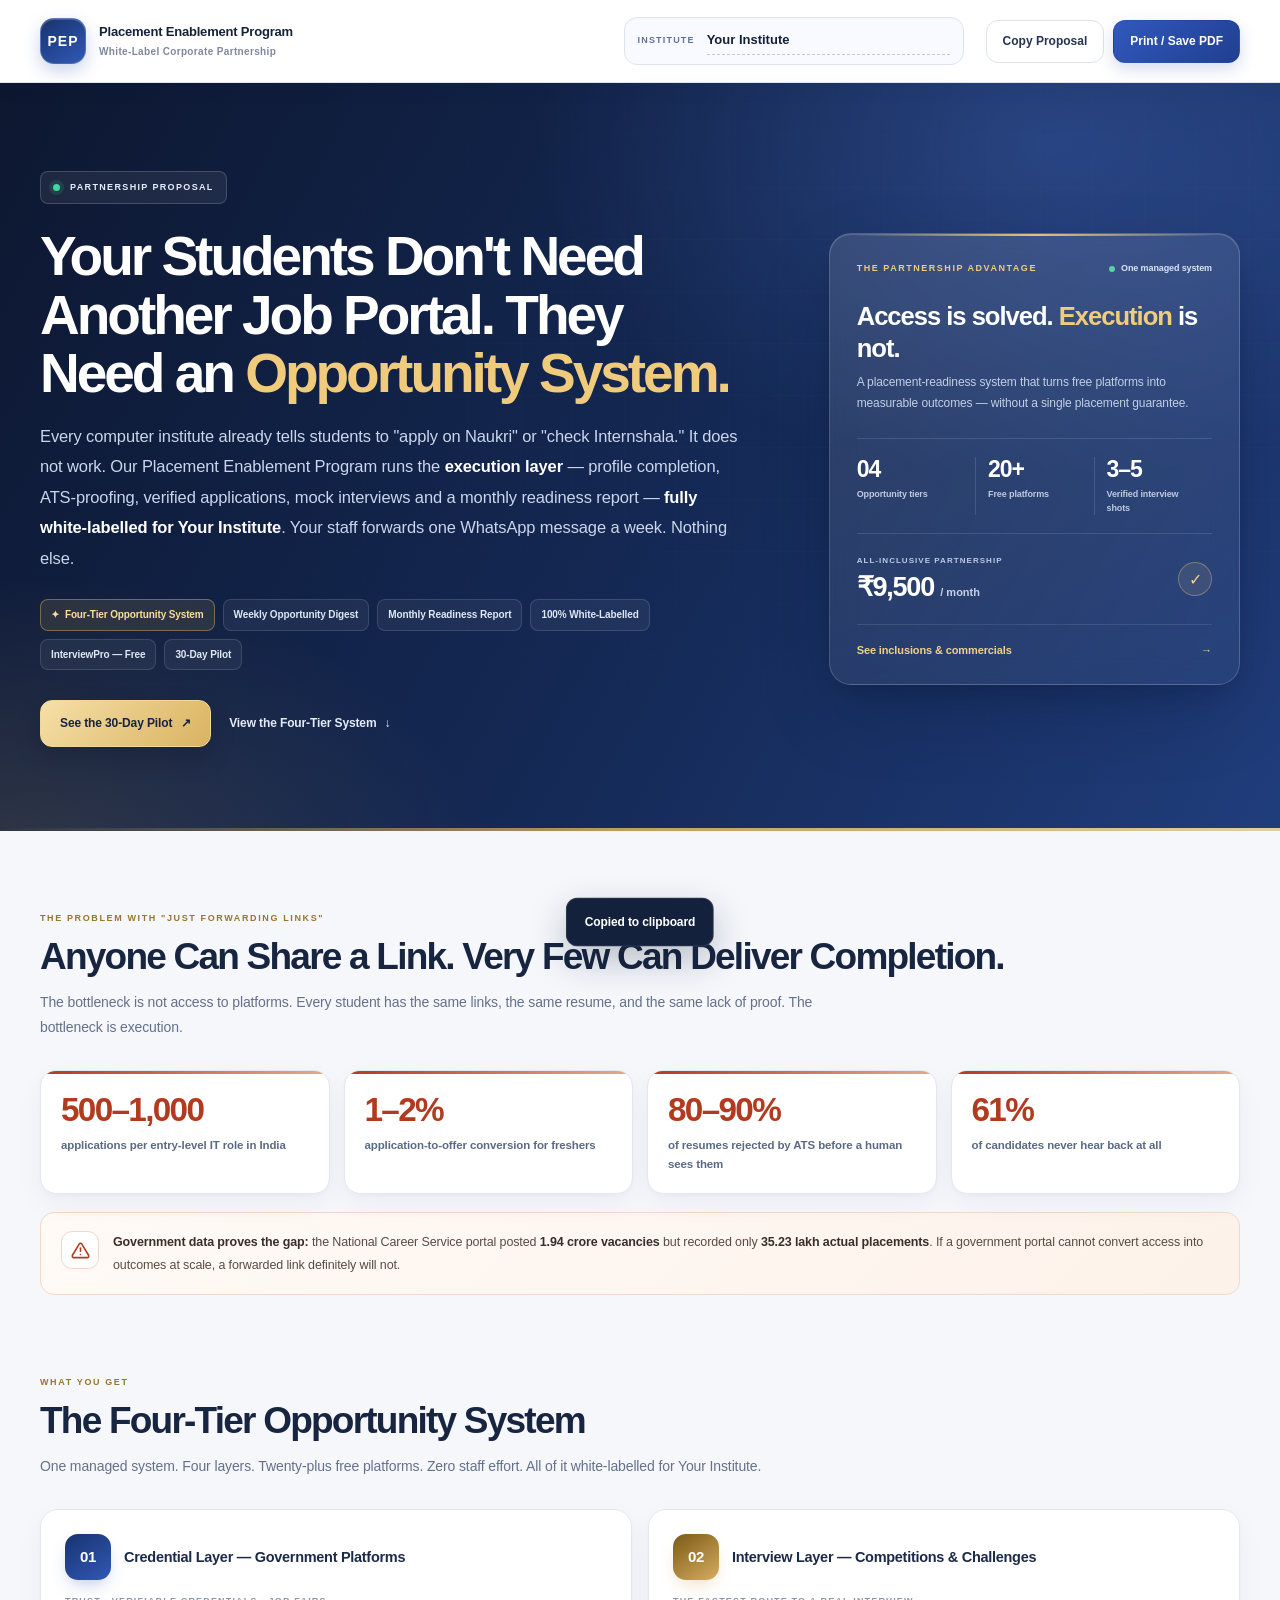
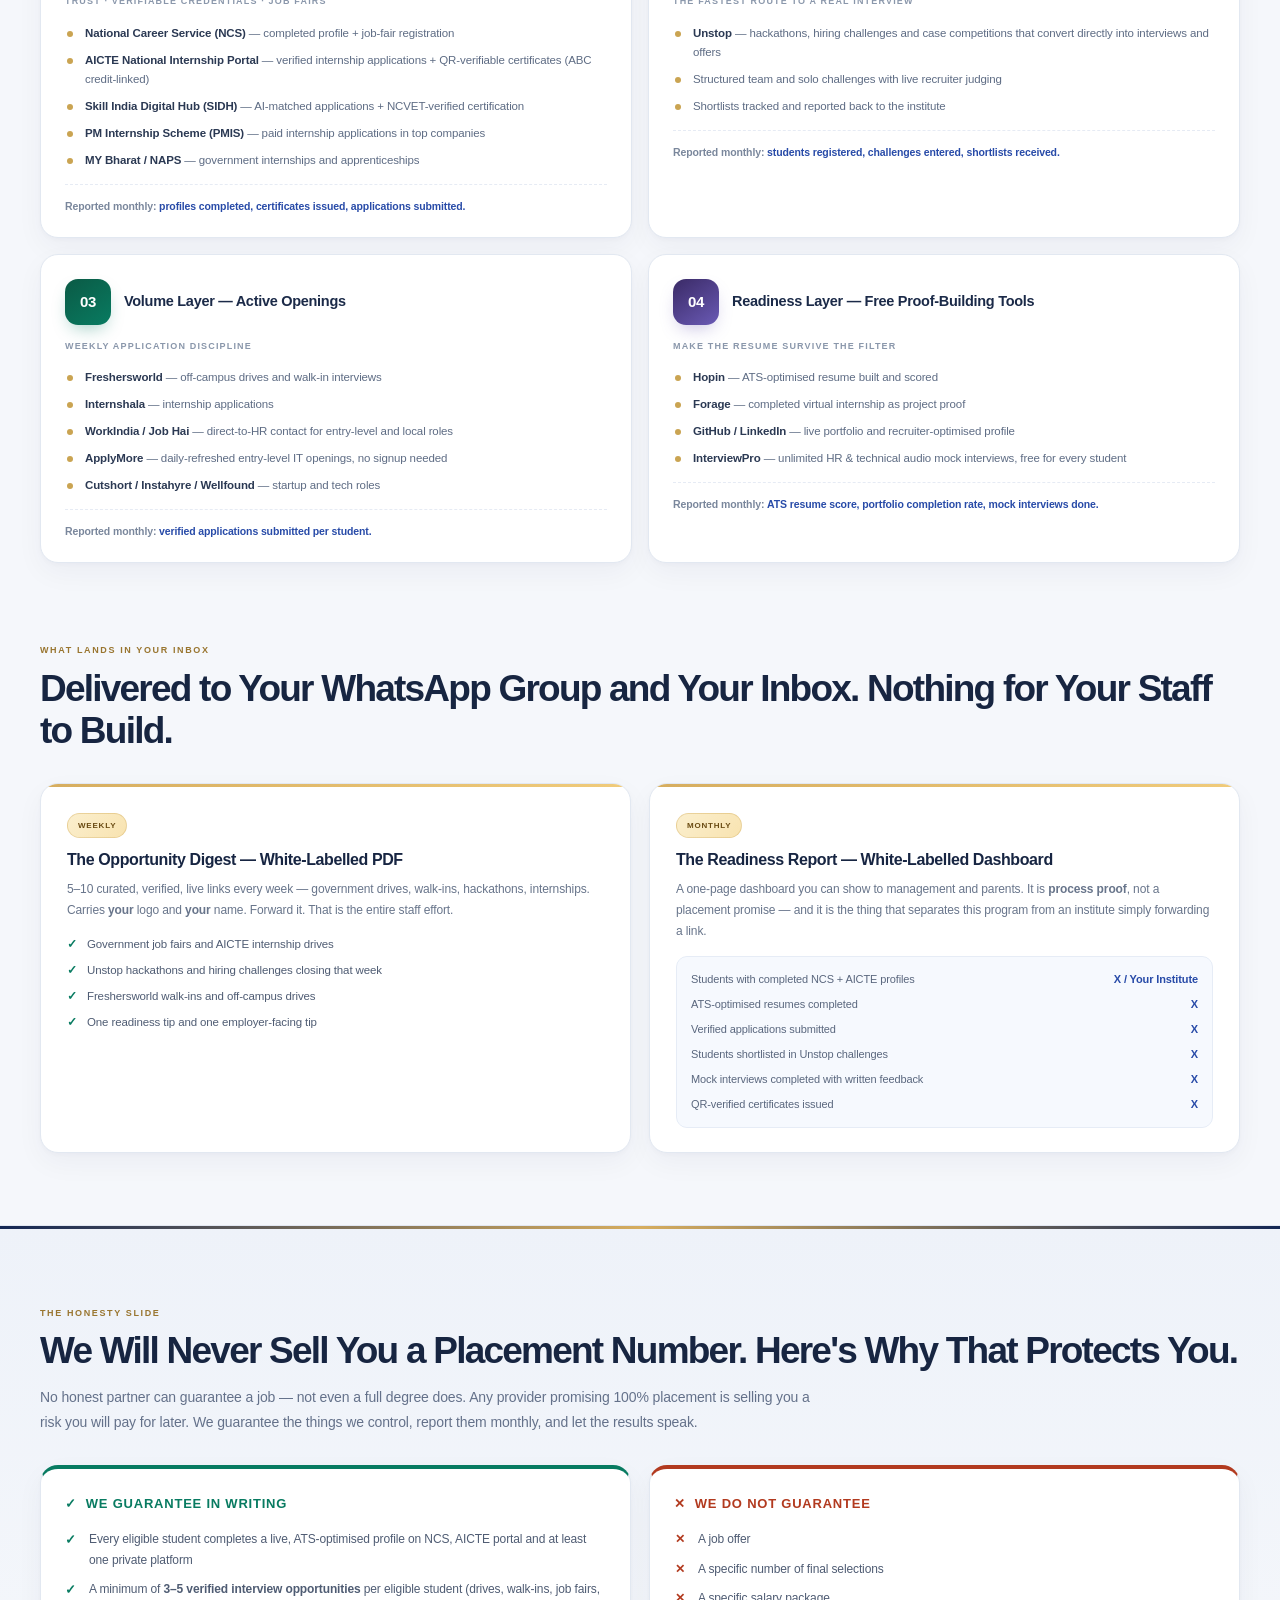
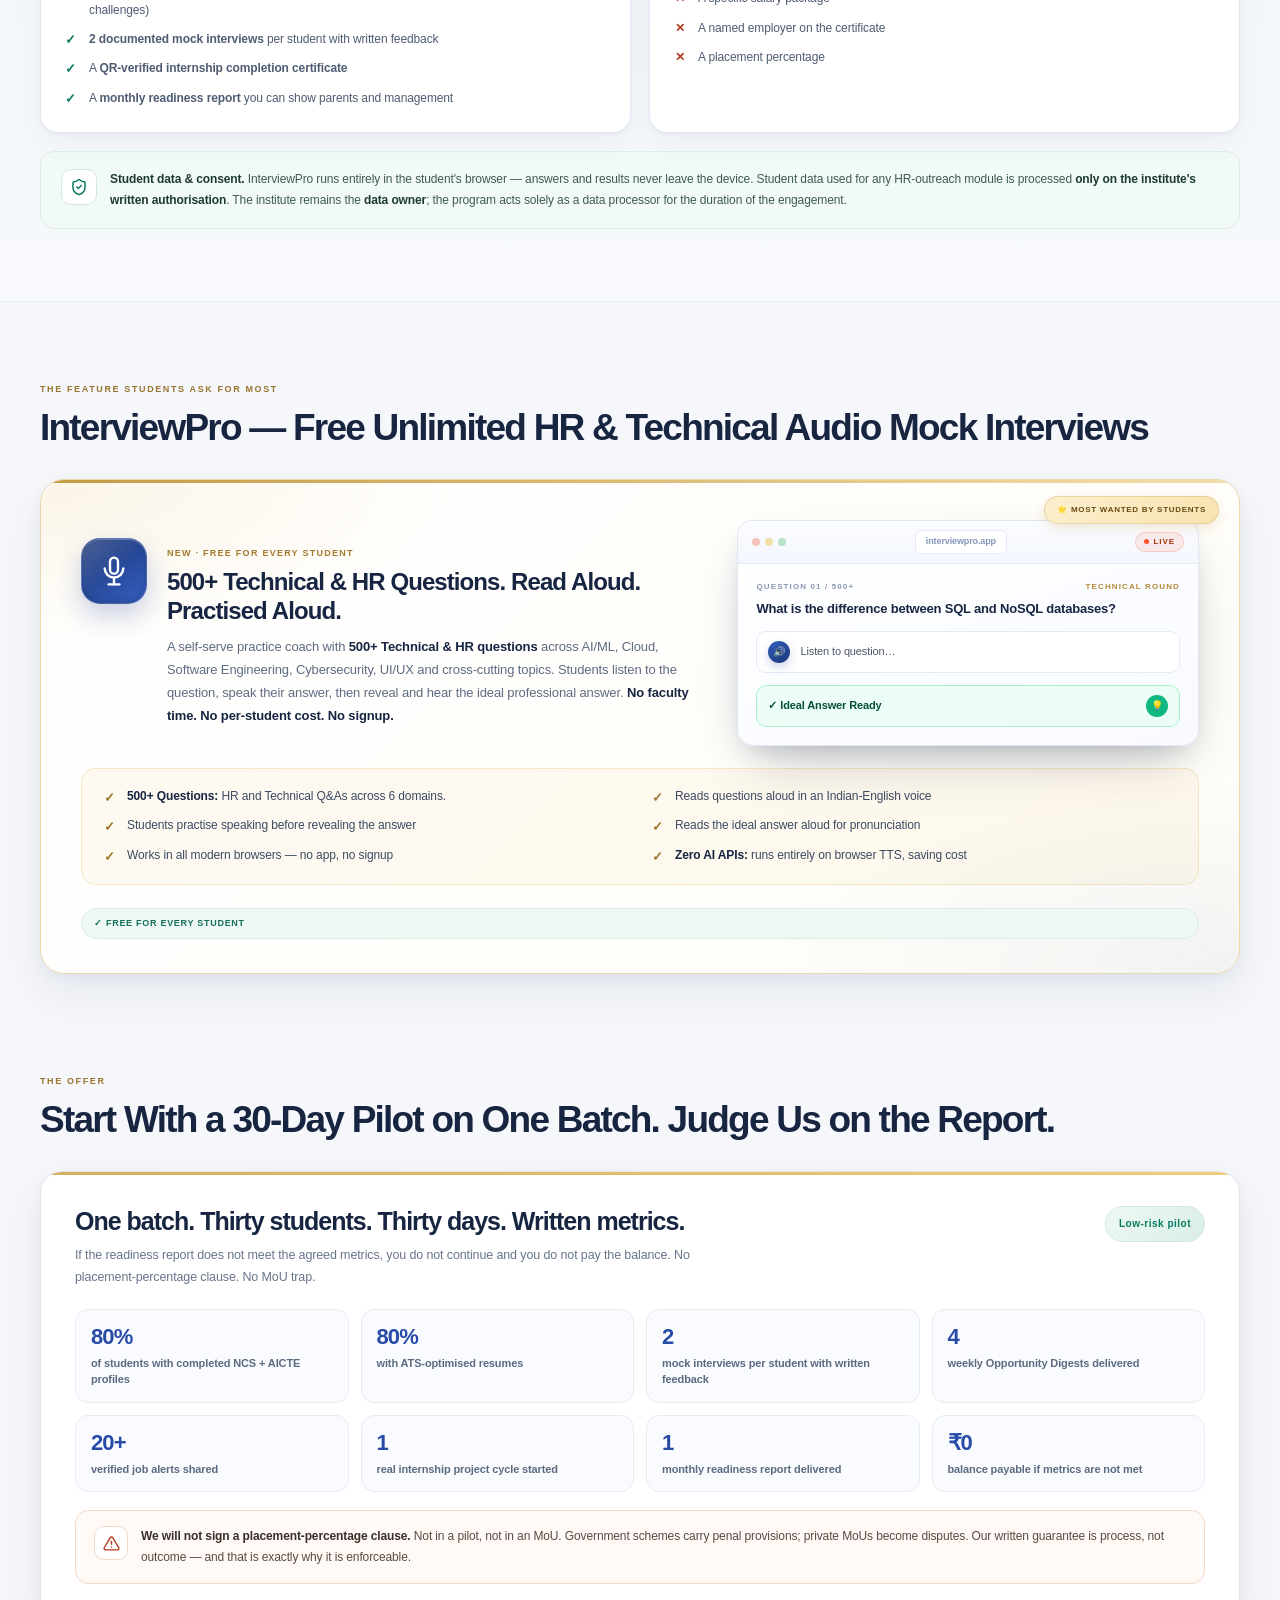
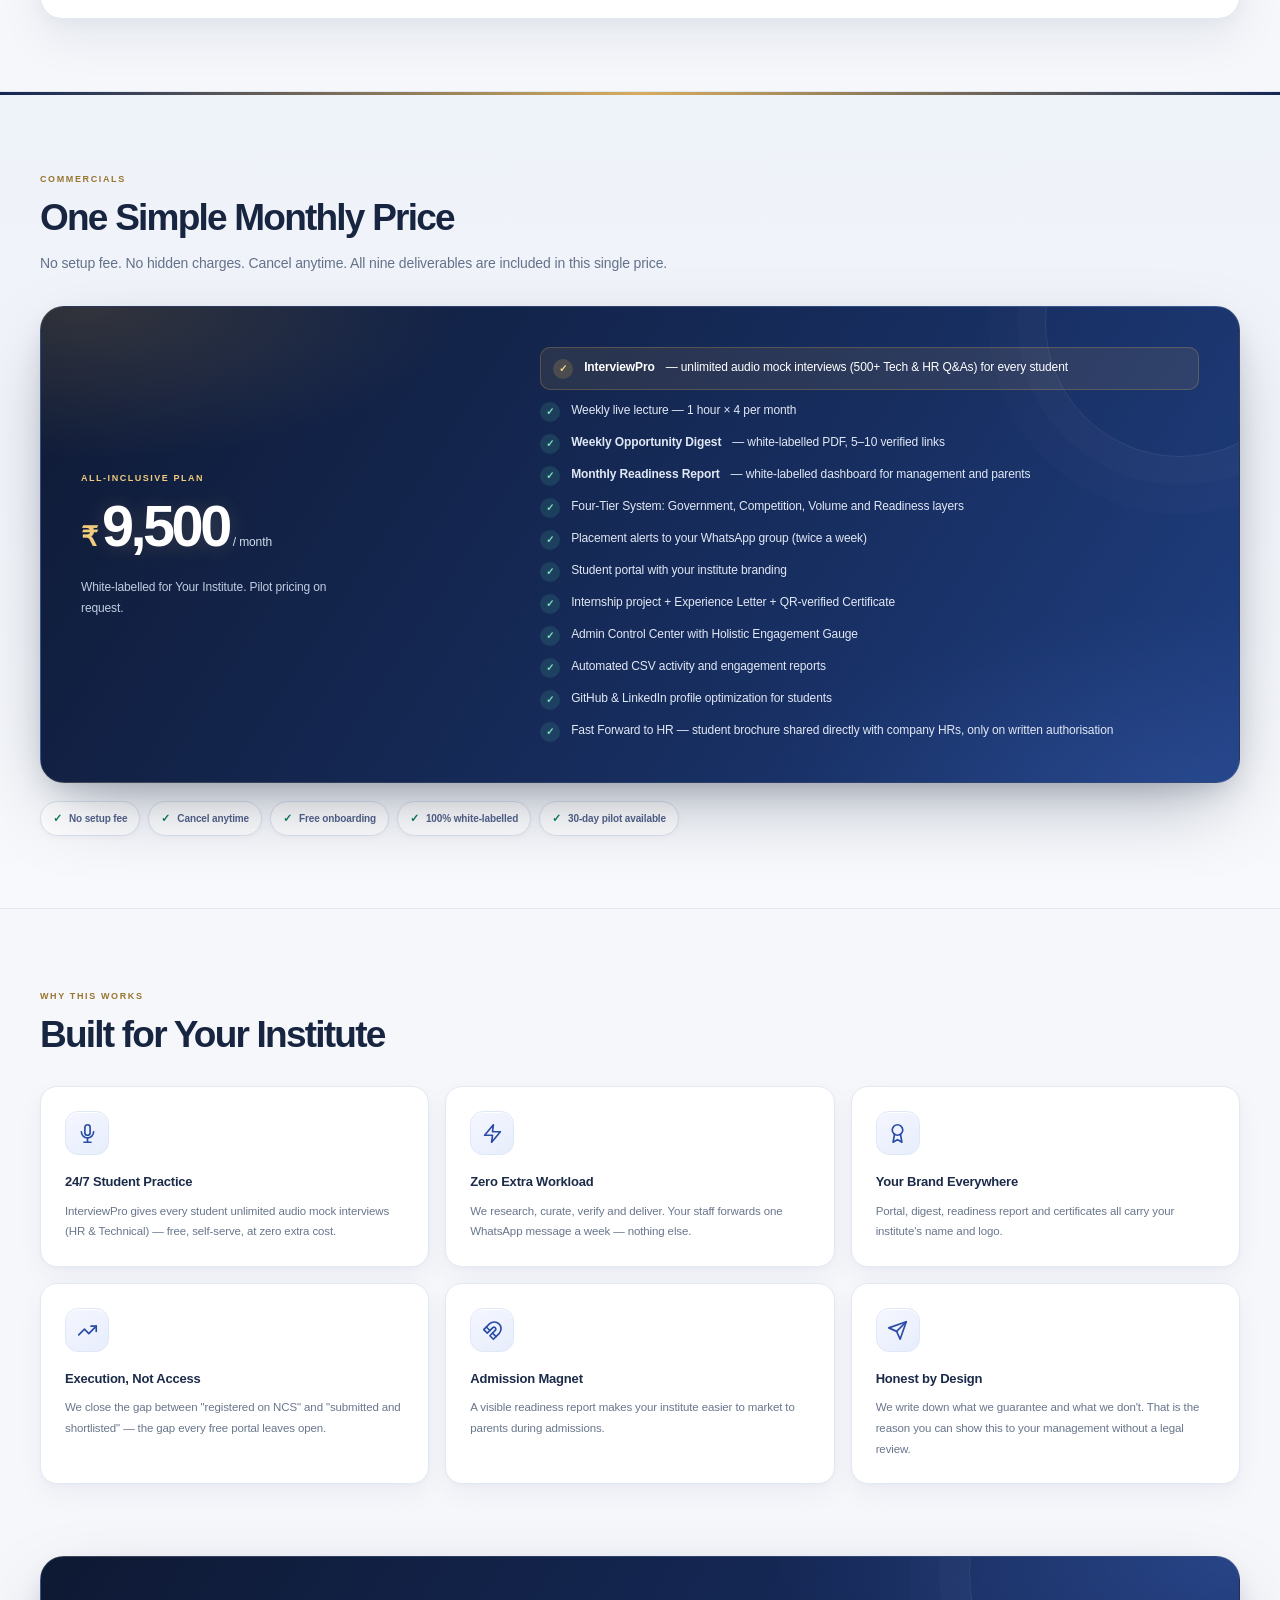
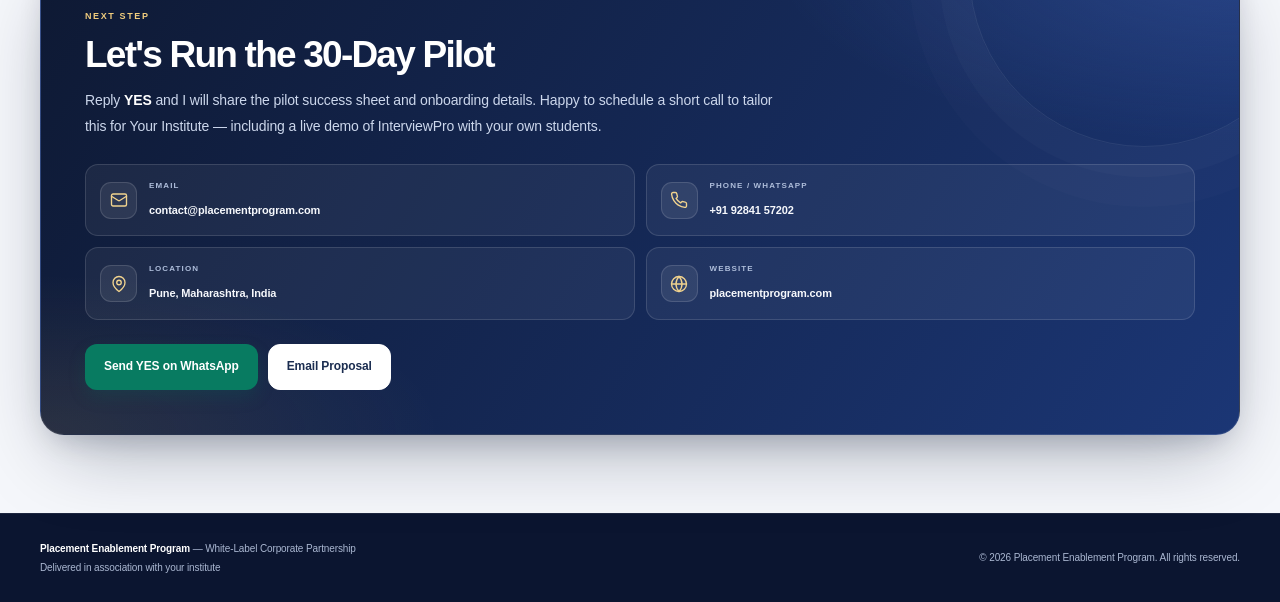
==== proposal.html @ d79e5cd1 "Create proposal.html" ====
<!DOCTYPE html>
<html lang="en">
<head>
<meta charset="UTF-8" />
<meta name="viewport" content="width=device-width, initial-scale=1.0" />
<meta name="theme-color" content="#14213d" />
<meta name="color-scheme" content="light" />
<meta name="description" content="Corporate white-labelled placement enablement partnership proposal — Four-Tier Opportunity System, Weekly Digest, Monthly Readiness Report, InterviewPro, and a 30-day pilot with measurable outcomes." />
<title>Partnership Proposal — Placement Enablement Program</title>
<style>
/* ===== DESIGN SYSTEM ===== */
:root{
  color-scheme:light;
  --ink:#15213a; --ink-strong:#0e1930; --ink-soft:#64718a; --ink-muted:#8590a3;
  --brand:#284ba8; --brand-deep:#142754; --brand-dark:#0d1832; --brand-pale:#edf2ff;
  --gold:#d6ad5f; --gold-bright:#f3cf7a; --gold-light:#f3dfad; --gold-pale:#fff9eb;
  --green:#087b61; --green-pale:#eaf7f2; --red:#b23a1f; --red-pale:#fdf1ec;
  --line:#e3e8f1; --line-strong:#d5ddeb; --surface:#fff; --canvas:#f5f7fb;
  --radius-sm:12px; --radius-md:18px; --radius-lg:26px;
  --shadow-soft:0 2px 5px rgba(17,32,65,.025),0 10px 28px rgba(17,32,65,.045);
  --shadow-card:0 5px 16px rgba(17,32,65,.035),0 20px 48px rgba(17,32,65,.065);
  --shadow-deep:0 30px 80px -20px rgba(7,17,42,.35),0 12px 30px -10px rgba(7,17,42,.2);
  --font:Inter,"Segoe UI",Roboto,-apple-system,BlinkMacSystemFont,"Helvetica Neue",Arial,sans-serif;
  --page-width:1200px;
}
*,*::before,*::after{box-sizing:border-box}
html{scroll-behavior:smooth;scroll-padding-top:100px}
body{margin:0;color:var(--ink);background:var(--canvas);font:400 15px/1.72 var(--font);letter-spacing:-.008em;-webkit-font-smoothing:antialiased;text-rendering:optimizeLegibility;overflow-x:hidden}
::selection{color:#fff;background:var(--brand)}
.wrap{width:min(100% - 48px,var(--page-width));margin-inline:auto}
a{color:var(--brand);text-decoration:none;text-underline-offset:3px}
a:focus-visible,button:focus-visible,input:focus-visible{outline:3px solid rgba(214,173,95,.85);outline-offset:4px}
button,input{font:inherit}
svg{display:block}

@keyframes shimmer{0%{background-position:-200% 0}100%{background-position:200% 0}}
@keyframes pulseGlow{0%,100%{box-shadow:0 0 0 0 rgba(69,211,160,.4)}50%{box-shadow:0 0 0 6px rgba(69,211,160,0)}}

/* TOPBAR */
.topbar{position:sticky;top:0;z-index:50;background:rgba(255,255,255,.94);border-bottom:1px solid rgba(220,226,237,.9);box-shadow:0 5px 24px rgba(18,35,73,.035);-webkit-backdrop-filter:blur(16px);backdrop-filter:blur(16px)}
.topbar-inner{display:flex;align-items:center;gap:22px;min-height:82px;padding-block:12px}
.logo{display:flex;align-items:center;gap:13px;flex:0 0 auto;font-weight:800}
.logo-mark{display:grid;place-items:center;width:46px;height:46px;color:#fff;border:1px solid rgba(255,255,255,.24);border-radius:14px;background:linear-gradient(145deg,#18336f,#3158b5);box-shadow:0 7px 17px rgba(36,71,168,.23),inset 0 1px 0 rgba(255,255,255,.2);font-size:14px;font-weight:850;letter-spacing:.07em}
.logo-text{color:var(--ink);font-size:13px;font-weight:800;line-height:1.35;letter-spacing:-.015em}
.logo-text small{display:block;margin-top:4px;color:#7e899d;font-size:10px;font-weight:550;letter-spacing:.035em}
.inst-field{display:flex;align-items:center;gap:12px;flex:1 1 220px;min-width:190px;max-width:340px;margin-left:auto;padding:9px 13px;border:1px solid #dce4f4;border-radius:13px;background:#f8faff;box-shadow:inset 0 1px 2px rgba(17,39,87,.025)}
.inst-field label{flex:0 0 auto;color:#607198;font-size:9px;font-weight:850;letter-spacing:.13em;text-transform:uppercase}
.inst-field input{width:100%;min-width:0;padding:2px 0;color:var(--ink);border:0;border-bottom:1px dashed #becae0;border-radius:0;outline:none;background:transparent;font-size:13px;font-weight:750}
.inst-field input:focus{border-bottom-color:var(--brand)}
.top-actions{display:flex;flex:0 0 auto;gap:9px}
.btn{display:inline-flex;align-items:center;justify-content:center;gap:9px;min-height:43px;padding:10px 16px;color:inherit;border:1px solid transparent;border-radius:12px;font-size:12px;font-weight:800;line-height:1.25;cursor:pointer;white-space:nowrap;transition:transform .2s,box-shadow .2s,background .2s,border-color .2s}
.btn:hover{transform:translateY(-2px)}
.btn:active{transform:translateY(0)}
.btn-primary{color:#fff;background:linear-gradient(135deg,#3158bd,#203f91);box-shadow:0 6px 16px rgba(36,71,168,.19)}
.btn-primary:hover{box-shadow:0 10px 22px rgba(36,71,168,.24)}
.btn-ghost{color:#243451;border-color:#dce3ee;background:#fff}
.btn-ghost:hover{border-color:#bfcce4;background:#f8faff}
.btn-wa{color:#fff;background:#087b61;box-shadow:0 7px 17px rgba(8,123,97,.18)}
.btn-wa:hover{box-shadow:0 10px 23px rgba(8,123,97,.23)}
.btn-gold{color:#172440;border-color:#f1d797;background:linear-gradient(135deg,#f6dfa7,#d9b360);box-shadow:0 10px 25px rgba(5,12,29,.18)}
.btn-gold:hover{box-shadow:0 14px 29px rgba(5,12,29,.23)}

/* HERO */
.hero{position:relative;isolation:isolate;overflow:hidden;padding:88px 0 84px;color:#fff;background:radial-gradient(ellipse at 82% 8%,rgba(79,117,209,.32),transparent 32rem),radial-gradient(ellipse at 0% 105%,rgba(218,177,96,.16),transparent 30rem),linear-gradient(119deg,#0d1730 0%,#142955 55%,#203d7c 100%)}
.hero::before{content:"";position:absolute;z-index:-1;inset:0;opacity:.31;background-image:linear-gradient(rgba(255,255,255,.06) 1px,transparent 1px),linear-gradient(90deg,rgba(255,255,255,.06) 1px,transparent 1px);background-size:52px 52px;mask-image:radial-gradient(ellipse at 79% 40%,#000,transparent 72%);pointer-events:none}
.hero-bottom-line{position:absolute;right:0;bottom:0;left:0;height:3px;background:linear-gradient(90deg,transparent,var(--gold),#f5dfaa,var(--gold),transparent);background-size:200% 100%;opacity:.9;animation:shimmer 6s linear infinite}
.hero-layout{display:grid;grid-template-columns:minmax(0,1.35fr) minmax(300px,.78fr);gap:clamp(35px,6vw,78px);align-items:center}
.pill{display:inline-flex;align-items:center;gap:10px;padding:8px 12px;color:#e6edfc;border:1px solid rgba(255,255,255,.17);border-radius:8px;background:rgba(255,255,255,.065);font-size:9px;font-weight:800;letter-spacing:.15em;text-transform:uppercase}
.dot{width:7px;height:7px;border-radius:50%;background:#45d3a0;box-shadow:0 0 0 4px rgba(69,211,160,.13);animation:pulseGlow 2.4s ease-in-out infinite}
.hero h1{max-width:780px;margin:23px 0 18px;color:#fff;font-size:clamp(34px,4.3vw,56px);font-weight:850;line-height:1.06;letter-spacing:-.055em}
.hero h1 .hl{color:#f0cb7b}
.hero p.lead{max-width:700px;margin:0;color:#cbd6ec;font-size:clamp(14px,1.3vw,16.5px);line-height:1.85}
.hero p.lead strong{color:#fff;font-weight:800}
.hero-meta{display:flex;flex-wrap:wrap;gap:8px;margin-top:26px}
.chip{display:inline-flex;align-items:center;gap:6px;padding:8px 10px;color:#e0e7f6;border:1px solid rgba(255,255,255,.13);border-radius:8px;background:rgba(255,255,255,.055);font-size:10px;font-weight:650;line-height:1.35}
.chip.chip-star{color:#f8df9e;border-color:rgba(234,194,111,.4);background:rgba(228,180,84,.12)}
.hero-actions{display:flex;flex-wrap:wrap;align-items:center;gap:18px;margin-top:30px}
.hero-actions .btn{min-height:47px;padding-inline:19px}
.hero-text-link{display:inline-flex;align-items:center;gap:8px;color:#e4ebf9;font-size:12px;font-weight:750}
.hero-text-link:hover{color:#f3d48f}
.hero-panel{position:relative;overflow:hidden;padding:27px 27px 24px;color:#fff;border:1px solid rgba(255,255,255,.17);border-radius:22px;background:linear-gradient(154deg,rgba(255,255,255,.12),rgba(255,255,255,.045));box-shadow:var(--shadow-deep),inset 0 1px 0 rgba(255,255,255,.14);-webkit-backdrop-filter:blur(14px);backdrop-filter:blur(14px)}
.hero-panel::before{content:"";position:absolute;top:0;right:25px;left:25px;height:2px;background:linear-gradient(90deg,transparent,#e6c57b,transparent)}
.hero-panel-top{display:flex;align-items:center;justify-content:space-between;flex-wrap:wrap;gap:9px}
.panel-kicker{color:#f0cc7d;font-size:9px;font-weight:850;letter-spacing:.17em}
.panel-status{display:inline-flex;align-items:center;gap:6px;color:#d9e3f6;font-size:9px;font-weight:650}
.panel-status-dot{width:6px;height:6px;border-radius:50%;background:#58d4a4}
.hero-panel-title{max-width:350px;margin:24px 0 8px;font-size:clamp(21px,2vw,28px);font-weight:800;line-height:1.24;letter-spacing:-.04em}
.hero-panel-title em{color:#f0cc7d;font-style:normal}
.hero-panel-copy{margin:0;color:#c2cfe6;font-size:12px;line-height:1.75}
.hero-panel-stats{display:grid;grid-template-columns:repeat(3,minmax(0,1fr));gap:0;margin-top:24px;padding:18px 0;border-top:1px solid rgba(255,255,255,.12);border-bottom:1px solid rgba(255,255,255,.12)}
.hero-panel-stats>div{min-width:0;padding:0 12px;border-left:1px solid rgba(255,255,255,.13)}
.hero-panel-stats>div:first-child{padding-left:0;border-left:0}
.hero-panel-stats strong{display:block;color:#fff;font-size:23px;font-weight:850;letter-spacing:-.045em;line-height:1.12}
.hero-panel-stats span{display:block;margin-top:5px;color:#c0cbe0;font-size:9px;font-weight:650;line-height:1.5}
.hero-panel-price{display:flex;align-items:center;justify-content:space-between;gap:16px;padding-top:20px}
.panel-price-label{display:block;color:#becbe4;font-size:8px;font-weight:800;letter-spacing:.13em}
.panel-price-value{margin-top:3px;color:#fff;font-size:27px;font-weight:850;line-height:1.25;letter-spacing:-.045em}
.panel-price-value small{color:#c6d1e5;font-size:11px;font-weight:600;letter-spacing:0}
.panel-price-mark{display:grid;place-items:center;width:34px;height:34px;color:#f1d48f;border:1px solid rgba(240,204,125,.35);border-radius:50%;background:rgba(240,204,125,.1);font-size:16px}
.panel-link{display:flex;align-items:center;justify-content:space-between;gap:12px;margin-top:19px;padding-top:16px;color:#f0d18a;border-top:1px solid rgba(255,255,255,.1);font-size:11px;font-weight:800}
.panel-link span{transition:transform .2s}
.panel-link:hover span{transform:translateX(4px)}

/* SECTIONS */
section{padding:72px 0}
.section-head{margin-bottom:30px}
.eyebrow{display:inline-block;margin-bottom:9px;color:#99752f;font-size:9px;font-weight:850;letter-spacing:.18em;text-transform:uppercase}
h2{margin:0;color:#172541;font-size:clamp(27px,3vw,37px);font-weight:850;line-height:1.15;letter-spacing:-.048em}
.sub{max-width:780px;margin:12px 0 0;color:var(--ink-soft);font-size:14px;line-height:1.8}

/* PROBLEM STATS */
.problem-grid{display:grid;grid-template-columns:repeat(4,minmax(0,1fr));gap:14px;margin-top:8px}
.problem-card{position:relative;overflow:hidden;padding:22px 20px 20px;border:1px solid #e2e8f1;border-radius:16px;background:#fff;box-shadow:var(--shadow-soft)}
.problem-card::before{content:"";position:absolute;top:0;left:0;width:100%;height:3px;background:linear-gradient(90deg,var(--red),#e7a98f)}
.problem-num{display:block;color:var(--red);font-size:clamp(26px,2.6vw,34px);font-weight:850;line-height:1.05;letter-spacing:-.05em}
.problem-label{display:block;margin-top:8px;color:#5b6a84;font-size:11.5px;line-height:1.6;font-weight:600}
.problem-callout{display:flex;align-items:flex-start;gap:14px;margin-top:18px;padding:18px 20px;border:1px solid #f0d9c9;border-radius:14px;background:linear-gradient(135deg,#fffaf6,#fdf2ea)}
.problem-callout .ci{flex:0 0 38px;width:38px;height:38px;display:grid;place-items:center;color:#b23a1f;border:1px solid #f0d9c9;border-radius:11px;background:#fff}
.problem-callout .ci svg{width:19px;height:19px;fill:none;stroke:currentColor;stroke-width:2;stroke-linecap:round;stroke-linejoin:round}
.problem-callout p{margin:0;color:#5a4a43;font-size:12.5px;line-height:1.8}
.problem-callout strong{color:#3a2e29;font-weight:800}

/* TIER CARDS */
.tier-grid{display:grid;grid-template-columns:repeat(2,minmax(0,1fr));gap:16px}
.tier{position:relative;overflow:hidden;padding:24px 24px 22px;border:1px solid #e2e8f1;border-radius:18px;background:#fff;box-shadow:var(--shadow-soft);transition:transform .22s,box-shadow .22s,border-color .22s}
.tier:hover{transform:translateY(-4px);border-color:#cdd9ec;box-shadow:var(--shadow-card)}
.tier-top{display:flex;align-items:center;gap:13px;margin-bottom:14px}
.tier-badge{flex:0 0 46px;width:46px;height:46px;display:grid;place-items:center;color:#fff;border-radius:13px;background:linear-gradient(145deg,#18336f,#3158b5);box-shadow:0 8px 18px -6px rgba(36,71,168,.35);font-size:15px;font-weight:850;letter-spacing:-.02em}
.tier:nth-child(2) .tier-badge{background:linear-gradient(145deg,#7a5a17,#d6ad5f);box-shadow:0 8px 18px -6px rgba(214,173,95,.45)}
.tier:nth-child(3) .tier-badge{background:linear-gradient(145deg,#0b5a45,#087b61);box-shadow:0 8px 18px -6px rgba(8,123,97,.4)}
.tier:nth-child(4) .tier-badge{background:linear-gradient(145deg,#3a2a66,#6a5ab5);box-shadow:0 8px 18px -6px rgba(106,90,181,.4)}
.tier h3{margin:0;color:#1b2a48;font-size:14.5px;font-weight:850;line-height:1.3;letter-spacing:-.02em}
.tier-purpose{margin:0 0 14px;color:#8a97ab;font-size:9px;font-weight:850;letter-spacing:.13em;text-transform:uppercase}
.tier ul{display:grid;gap:8px;margin:0;padding:0;list-style:none}
.tier li{position:relative;padding-left:20px;color:#5e6c84;font-size:11.5px;line-height:1.65}
.tier li::before{content:"";position:absolute;top:.6em;left:2px;width:6px;height:6px;border-radius:50%;background:#caa452}
.tier li strong{color:#2b3953;font-weight:800}
.tier-foot{margin-top:14px;padding-top:12px;border-top:1px dashed #e6ebf4;color:#7a879c;font-size:10.5px;font-weight:650}
.tier-foot b{color:#284ba8;font-weight:850}

/* DELIVERABLES */
.deliver-grid{display:grid;grid-template-columns:repeat(2,minmax(0,1fr));gap:18px}
.deliver{position:relative;overflow:hidden;padding:26px 26px 24px;border:1px solid #e2e8f1;border-radius:18px;background:#fff;box-shadow:var(--shadow-soft)}
.deliver::before{content:"";position:absolute;top:0;left:0;width:100%;height:3px;background:linear-gradient(90deg,var(--gold),#f0cb7b)}
.deliver-tag{display:inline-flex;align-items:center;gap:6px;margin-bottom:12px;padding:5px 10px;color:#6a4b13;border:1px solid rgba(194,151,63,.3);border-radius:999px;background:linear-gradient(135deg,#fbefce,#f8e3b0);font-size:8px;font-weight:850;letter-spacing:.1em;text-transform:uppercase}
.deliver h3{margin:0 0 8px;color:#172542;font-size:16px;font-weight:850;line-height:1.3;letter-spacing:-.025em}
.deliver p{margin:0 0 14px;color:#68758b;font-size:12px;line-height:1.75}
.deliver-list{display:grid;gap:7px;margin:0;padding:0;list-style:none}
.deliver-list li{position:relative;padding-left:20px;color:#4f5c73;font-size:11.5px;line-height:1.65}
.deliver-list li::before{content:"✓";position:absolute;top:0;left:0;color:#087b61;font-weight:900;font-size:12px}
.deliver-metrics{display:grid;gap:6px;margin-top:14px;padding:13px 14px;border-radius:11px;background:#f6f9fe;border:1px solid #e6ecf6}
.deliver-metrics div{display:flex;align-items:center;justify-content:space-between;gap:10px;font-size:11px;color:#5a677e}
.deliver-metrics div b{color:#284ba8;font-weight:850;font-variant-numeric:tabular-nums}

/* HONESTY */
.honesty{position:relative;overflow:hidden;border-top:1px solid #e2e7f1;border-bottom:1px solid #e2e7f1;background:linear-gradient(180deg,#eef2f9 0%,#f7f9fc 100%)}
.honesty::before{content:"";position:absolute;top:0;left:0;right:0;height:3px;background:linear-gradient(90deg,var(--brand-deep),var(--gold) 50%,var(--brand-deep))}
.honesty-box{display:grid;grid-template-columns:repeat(2,minmax(0,1fr));gap:18px;margin-top:6px}
.honesty-col{padding:24px;border-radius:18px;border:1px solid #e2e8f1;background:#fff;box-shadow:var(--shadow-soft)}
.honesty-col.yes{border-top:4px solid #087b61}
.honesty-col.no{border-top:4px solid #b23a1f}
.honesty-col h3{display:flex;align-items:center;gap:9px;margin:0 0 14px;font-size:13px;font-weight:850;letter-spacing:.06em;text-transform:uppercase}
.honesty-col.yes h3{color:#087b61}
.honesty-col.no h3{color:#b23a1f}
.honesty-col ul{display:grid;gap:9px;margin:0;padding:0;list-style:none}
.honesty-col li{position:relative;padding-left:24px;color:#4f5c73;font-size:12px;line-height:1.7}
.honesty-col.yes li::before{content:"✓";position:absolute;top:0;left:0;color:#087b61;font-weight:900;font-size:13px}
.honesty-col.no li::before{content:"✕";position:absolute;top:0;left:1px;color:#b23a1f;font-weight:900;font-size:12px}
.honesty-note{display:flex;align-items:flex-start;gap:13px;margin-top:18px;padding:17px 20px;border:1px solid #d9eee7;border-radius:14px;background:#f2faf7}
.honesty-note .ci{flex:0 0 36px;width:36px;height:36px;display:grid;place-items:center;color:#087b61;border:1px solid #cfe9df;border-radius:10px;background:#fff}
.honesty-note .ci svg{width:18px;height:18px;fill:none;stroke:currentColor;stroke-width:2;stroke-linecap:round;stroke-linejoin:round}
.honesty-note p{margin:0;color:#3f5a52;font-size:12px;line-height:1.75}
.honesty-note strong{color:#1d3a32;font-weight:800}

/* INTERVIEWPRO FEATURE */
.card-featured{position:relative;overflow:hidden;margin-bottom:20px;padding:40px 40px 34px;border:1px solid #e9d8ac;border-radius:24px;background:radial-gradient(ellipse at 0% 0%,rgba(228,180,84,.14),transparent 26rem),radial-gradient(ellipse at 100% 100%,rgba(36,71,168,.06),transparent 30rem),linear-gradient(135deg,#fff 0%,#fffdf7 100%);box-shadow:0 5px 16px rgba(18,35,73,.04),0 20px 45px rgba(18,35,73,.065),inset 0 2px 0 rgba(255,255,255,.9)}
.card-featured::before{content:"";position:absolute;top:0;right:0;left:0;height:3px;background:linear-gradient(90deg,#c49a45,#f2dda7 48%,#c49a45);background-size:200% 100%;animation:shimmer 8s linear infinite}
.featured-badge{position:absolute;top:16px;right:20px;z-index:2;display:inline-flex;align-items:center;gap:6px;padding:6px 12px;color:#6a4b13;border:1px solid rgba(194,151,63,.28);border-radius:999px;background:linear-gradient(135deg,#fbefce,#f8e3b0);box-shadow:0 4px 12px rgba(194,151,63,.2);font-size:8px;font-weight:850;letter-spacing:.09em;text-transform:uppercase}
.featured-content{display:grid;gap:22px}
.featured-top{display:grid;grid-template-columns:minmax(0,1.15fr) minmax(300px,.85fr);gap:32px;align-items:center}
.featured-main{display:flex;align-items:flex-start;gap:20px;min-width:0}
.card-icon-lg{display:grid;place-items:center;flex:0 0 auto;width:66px;height:66px;color:#fff;border:1px solid rgba(255,255,255,.2);border-radius:19px;background:linear-gradient(145deg,#1a3475,#355fc0);box-shadow:0 12px 26px rgba(36,71,168,.24),inset 0 1px 0 rgba(255,255,255,.24),inset 0 -2px 6px rgba(0,0,0,.18);position:relative}
.card-icon-lg::after{content:"";position:absolute;inset:0;border-radius:19px;background:linear-gradient(140deg,rgba(255,255,255,.22),transparent 50%);pointer-events:none}
.card-icon-lg svg{width:32px;height:32px;fill:none;stroke:currentColor;stroke-width:1.8;stroke-linecap:round;stroke-linejoin:round;position:relative;z-index:1}
.eyebrow-small{display:inline-block;margin-bottom:5px;color:#a37b2b;font-size:9px;font-weight:850;letter-spacing:.14em;text-transform:uppercase}
.featured-main h3{margin:0 0 9px;color:#172542;font-size:clamp(20px,2.1vw,24px);font-weight:850;line-height:1.24;letter-spacing:-.038em}
.featured-main p{max-width:640px;margin:0;color:#5e6b82;font-size:13px;line-height:1.78}
.featured-main p strong{color:#172542;font-weight:800}
.preview-frame{position:relative;border:1px solid rgba(36,71,168,.13);border-radius:16px;background:linear-gradient(160deg,#fff,#f8faff);box-shadow:0 24px 55px -18px rgba(7,17,42,.28),0 12px 26px -12px rgba(7,17,42,.18),inset 0 0 0 1px rgba(255,255,255,.6);overflow:hidden}
.preview-bar{display:flex;align-items:center;justify-content:space-between;gap:10px;padding:9px 14px;border-bottom:1px solid rgba(36,71,168,.09);background:linear-gradient(180deg,#fbfcff,#f4f7fe)}
.preview-dot-row{display:inline-flex;gap:5px}
.preview-dot-row i{width:8px;height:8px;border-radius:50%;background:#d9e2f2}
.preview-dot-row i:nth-child(1){background:#f4c4b8}
.preview-dot-row i:nth-child(2){background:#f3dfa8}
.preview-dot-row i:nth-child(3){background:#b9e4c9}
.preview-tab{display:inline-flex;align-items:center;gap:6px;padding:3px 10px;color:#8595b8;background:#fff;border:1px solid #e4eaf6;border-radius:6px;font-size:9px;font-weight:700}
.preview-live{display:inline-flex;align-items:center;gap:4px;color:#a4340e;background:rgba(255,80,40,.09);border:1px solid rgba(255,80,40,.2);border-radius:999px;padding:2px 8px;font-size:8px;font-weight:850;letter-spacing:.12em;text-transform:uppercase}
.preview-live::before{content:"";width:5px;height:5px;border-radius:50%;background:#ff5030;animation:pulseGlow 1.8s ease-in-out infinite}
.preview-content{padding:16px 18px 18px}
.preview-label{display:flex;align-items:center;justify-content:space-between;gap:8px;margin-bottom:7px;color:#8b97b0;font-size:8px;font-weight:850;letter-spacing:.14em;text-transform:uppercase}
.preview-q{color:#172542;font-size:13px;font-weight:800;line-height:1.4;letter-spacing:-.015em;margin-bottom:12px}
.preview-answer{display:flex;align-items:center;gap:10px;padding:9px 11px;border:1px solid #e4eaf6;border-radius:10px;background:#fff;margin-bottom:12px}
.preview-mic{flex:0 0 22px;width:22px;height:22px;border-radius:50%;display:grid;place-items:center;color:#fff;background:linear-gradient(145deg,#355fc0,#1a3475);font-size:10px;box-shadow:0 4px 10px rgba(36,71,168,.24)}
.preview-answer-text{flex:1;font-size:11px;color:#4a5568}
.preview-ok{display:flex;align-items:center;gap:10px;padding:9px 11px;border-radius:10px;background:#ecfdf5;border:1px solid #a7f3d0}
.preview-ok div{flex:1;font-size:11px;font-weight:700;color:#064e3b}
.preview-ok span{flex:0 0 22px;width:22px;height:22px;border-radius:50%;background:#10b981;color:#fff;display:grid;place-items:center;font-size:10px;font-weight:850}
.featured-bullets{display:grid;grid-template-columns:repeat(2,minmax(0,1fr));gap:10px 22px;margin:0;padding:18px 21px;border:1px solid rgba(228,180,84,.27);border-radius:15px;background:rgba(228,180,84,.065);list-style:none}
.featured-bullets li{position:relative;padding-left:24px;color:#3c4a62;font-size:12px;line-height:1.65}
.featured-bullets li::before{content:"✓";position:absolute;top:0;left:1px;color:#9b762c;font-size:13px;font-weight:900}
.featured-bullets strong{color:#172542;font-weight:800}
.featured-tag{display:inline-flex;align-items:center;align-self:flex-start;gap:6px;margin-top:1px;padding:7px 12px;color:#176f5c;border:1px solid #d9eee7;border-radius:999px;background:#eef8f4;font-size:9px;font-weight:850;letter-spacing:.08em;text-transform:uppercase}

/* PILOT */
.pilot{position:relative;overflow:hidden;padding:34px;border:1px solid #e2e8f1;border-radius:22px;background:#fff;box-shadow:var(--shadow-card)}
.pilot::before{content:"";position:absolute;top:0;left:0;right:0;height:3px;background:linear-gradient(90deg,var(--gold),#f0cb7b)}
.pilot-head{display:flex;align-items:flex-start;justify-content:space-between;gap:20px;flex-wrap:wrap;margin-bottom:20px}
.pilot-head h3{margin:0;color:#172541;font-size:clamp(20px,2.1vw,25px);font-weight:850;line-height:1.22;letter-spacing:-.04em}
.pilot-head p{margin:8px 0 0;max-width:640px;color:#68758b;font-size:12.5px;line-height:1.75}
.pilot-pill{flex:0 0 auto;display:inline-flex;align-items:center;gap:7px;padding:8px 13px;border-radius:999px;background:linear-gradient(135deg,#eef8f4,#d9eee7);border:1px solid #cfe9df;color:#087b61;font-size:10px;font-weight:850;letter-spacing:.05em}
.pilot-metrics{display:grid;grid-template-columns:repeat(4,minmax(0,1fr));gap:12px;margin:0;padding:0;list-style:none}
.pilot-metrics li{position:relative;padding:16px 15px 14px;border:1px solid #e6ebf4;border-radius:13px;background:#f9fbff}
.pilot-metrics .n{display:block;color:#284ba8;font-size:22px;font-weight:850;line-height:1;letter-spacing:-.04em}
.pilot-metrics .l{display:block;margin-top:7px;color:#5c6a80;font-size:11px;line-height:1.5;font-weight:600}
.pilot-exit{display:flex;align-items:flex-start;gap:13px;margin-top:18px;padding:15px 18px;border:1px solid #f0d9c9;border-radius:13px;background:#fffaf6}
.pilot-exit .ci{flex:0 0 34px;width:34px;height:34px;display:grid;place-items:center;color:#b23a1f;border:1px solid #f0d9c9;border-radius:10px;background:#fff}
.pilot-exit .ci svg{width:17px;height:17px;fill:none;stroke:currentColor;stroke-width:2;stroke-linecap:round;stroke-linejoin:round}
.pilot-exit p{margin:0;color:#5a4a43;font-size:12px;line-height:1.75}
.pilot-exit strong{color:#3a2e29;font-weight:800}

/* PRICING */
.pricing{position:relative;overflow:hidden;border-top:1px solid #e2e7f1;border-bottom:1px solid #e2e7f1;background:linear-gradient(180deg,#eef2f9 0%,#f7f9fc 100%)}
.pricing::before{content:"";position:absolute;top:0;left:0;right:0;height:3px;background:linear-gradient(90deg,var(--brand-deep),var(--gold) 50%,var(--brand-deep))}
.price-box{position:relative;display:grid;grid-template-columns:minmax(230px,.78fr) minmax(0,1.25fr);align-items:center;gap:clamp(26px,4vw,48px);overflow:hidden;padding:40px;color:#fff;border:1px solid rgba(255,255,255,.1);border-radius:24px;background:radial-gradient(ellipse at 4% 0%,rgba(228,180,84,.16),transparent 23rem),radial-gradient(ellipse at 95% 100%,rgba(79,117,209,.16),transparent 25rem),linear-gradient(123deg,#0f1a35 0%,#172e60 62%,#203f81 100%);box-shadow:var(--shadow-deep)}
.price-box::after{content:"";position:absolute;top:-120px;right:-76px;width:270px;height:270px;border:1px solid rgba(255,255,255,.09);border-radius:50%;box-shadow:0 0 0 28px rgba(255,255,255,.017),0 0 0 57px rgba(255,255,255,.012);pointer-events:none}
.price-box>*{position:relative;z-index:1}
.price-label{margin-bottom:12px;color:#f0cc7d;font-size:9px;font-weight:850;letter-spacing:.17em;text-transform:uppercase}
.price-amount{display:flex;align-items:baseline;flex-wrap:wrap;gap:4px}
.price-amount .cur{color:#f0cc7d;font-size:27px;font-weight:750}
.price-amount .val{color:#fff;font-size:clamp(42px,4.5vw,59px);font-weight:850;line-height:1;letter-spacing:-.06em;text-shadow:0 2px 20px rgba(240,204,125,.18)}
.price-amount .per{color:#d2ddef;font-size:12px}
.price-note{max-width:270px;margin:16px 0 0;color:#c1cde3;font-size:12px;line-height:1.75}
.price-list{display:grid;gap:11px;margin:0;padding:0;list-style:none}
.price-list li{display:flex;align-items:flex-start;gap:11px;color:#e1e8f5;font-size:12px;line-height:1.65}
.price-list li.star-item{color:#fff;padding:10px 12px;border-radius:10px;background:rgba(228,180,84,.1);border:1px solid rgba(228,180,84,.24)}
.price-list li strong{font-weight:800}
.tick{display:grid;place-items:center;flex:0 0 20px;width:20px;height:20px;margin-top:1px;color:#80dfbf;border-radius:50%;background:rgba(82,205,164,.14);font-size:10px;font-weight:900}
.price-list li.star-item .tick{color:#f5d78e;background:rgba(228,180,84,.19)}
.trust-row{display:flex;flex-wrap:wrap;gap:8px;margin-top:18px}
.trust-chip{display:inline-flex;align-items:center;gap:7px;padding:7px 12px;border:1px solid #dbe3f0;border-radius:999px;background:rgba(255,255,255,.9);color:#54638a;font-size:10px;font-weight:750;box-shadow:0 2px 5px rgba(17,32,65,.03)}
.trust-chip::before{content:"✓";color:#087b61;font-weight:900;font-size:11px}

/* WHY */
.why-grid{display:grid;grid-template-columns:repeat(3,minmax(0,1fr));gap:16px}
.why-item{padding:24px;border:1px solid #e3e9f2;border-radius:17px;background:#fff;box-shadow:var(--shadow-soft);transition:transform .22s,box-shadow .22s,border-color .22s}
.why-item:hover{transform:translateY(-4px);border-color:#d1dced;box-shadow:var(--shadow-card)}
.why-item .ico{display:grid;place-items:center;width:44px;height:44px;margin-bottom:16px;color:#294ca5;border:1px solid #e0e7f6;border-radius:13px;background:linear-gradient(145deg,#f5f7ff,#e7edfc);box-shadow:inset 0 1px 0 #fff}
.why-item .ico svg{width:21px;height:21px;fill:none;stroke:currentColor;stroke-width:1.9;stroke-linecap:round;stroke-linejoin:round}
.why-item h4{margin:0 0 7px;color:#1c2b49;font-size:13px;font-weight:850;letter-spacing:-.015em}
.why-item p{margin:0;color:#69768c;font-size:11.5px;line-height:1.8}

/* CTA */
.cta{position:relative;isolation:isolate;overflow:hidden;padding:44px;color:#fff;border:1px solid rgba(255,255,255,.1);border-radius:24px;background:radial-gradient(ellipse at 100% 0%,rgba(77,115,207,.3),transparent 29rem),radial-gradient(ellipse at 0% 100%,rgba(228,180,84,.12),transparent 25rem),linear-gradient(122deg,#0e1933,#1b3675);box-shadow:var(--shadow-deep)}
.cta::after{content:"";position:absolute;z-index:-1;top:-160px;right:-80px;width:350px;height:350px;border:1px solid rgba(255,255,255,.08);border-radius:50%;box-shadow:0 0 0 30px rgba(255,255,255,.018),0 0 0 60px rgba(255,255,255,.012)}
.cta .eyebrow{color:#f0cc7d!important}
.cta h2{color:#fff}
.cta .sub{max-width:710px;color:#ccd7ec}
.contact-grid{display:grid;grid-template-columns:repeat(2,minmax(0,1fr));gap:11px;margin-top:25px}
.contact-card{display:flex;align-items:center;gap:12px;min-width:0;padding:14px;border:1px solid rgba(255,255,255,.13);border-radius:13px;background:rgba(255,255,255,.055);transition:background .2s,border-color .2s,transform .2s}
.contact-card:hover{transform:translateY(-2px);border-color:rgba(255,255,255,.23);background:rgba(255,255,255,.085)}
.contact-card .ci{display:grid;place-items:center;flex:0 0 37px;width:37px;height:37px;color:#f1d38e;border:1px solid rgba(255,255,255,.13);border-radius:11px;background:rgba(255,255,255,.075)}
.contact-card .ci svg{width:18px;height:18px;fill:none;stroke:currentColor;stroke-width:1.8;stroke-linecap:round;stroke-linejoin:round}
.contact-card small{display:block;margin-bottom:3px;color:#aebdda;font-size:8px;font-weight:850;letter-spacing:.14em;text-transform:uppercase}
.contact-card span{color:#f6f8fc;font-size:11px;font-weight:700;line-height:1.6;overflow-wrap:anywhere}
.contact-card a{color:#f6f8fc;text-decoration-color:rgba(246,248,252,.35);overflow-wrap:anywhere}
.contact-card a:hover{color:#f2d28b}
.cta-actions{display:flex;flex-wrap:wrap;gap:10px;margin-top:24px}
.cta-actions .btn{min-height:46px;padding-inline:18px}
.cta-actions .btn-ghost{color:#1b2d50;border-color:#fff;background:#fff}
.cta-actions .btn-ghost:hover{background:#f2f5fb}

/* FOOTER + TOAST */
footer{margin-top:6px;padding:25px 0;color:#aab7d1;border-top:1px solid rgba(255,255,255,.08);background:#0b1530;font-size:10px}
.foot-inner{display:flex;align-items:center;justify-content:space-between;gap:18px;line-height:1.9}
footer strong{color:#fff;font-weight:800}
.toast{position:fixed;z-index:100;left:50%;bottom:24px;max-width:calc(100% - 32px);padding:13px 18px;color:#fff;border:1px solid rgba(255,255,255,.12);border-radius:12px;background:#14213d;box-shadow:0 14px 36px rgba(12,23,49,.25);font-size:12px;font-weight:700;text-align:center;transform:translate(-50%,145%);transition:transform .3s}
.toast.show{transform:translate(-50%,0)}
.reveal{opacity:1;transform:none;transition:opacity .55s,transform .55s cubic-bezier(.2,.7,.2,1)}
.js .reveal{opacity:0;transform:translateY(12px)}
.js .reveal.in{opacity:1;transform:none}

/* RESPONSIVE */
@media(max-width:1040px){
  .wrap{width:min(100% - 40px,var(--page-width))}
  .topbar-inner{gap:14px}
  .logo{flex:1 1 240px}
  .inst-field{order:3;flex:1 1 100%;max-width:none;margin-left:0}
  .top-actions{margin-left:auto}
  .hero{padding:65px 0}
  .hero-layout{grid-template-columns:minmax(0,1.2fr) minmax(285px,.8fr);gap:32px}
  .hero h1{font-size:clamp(34px,4.6vw,50px)}
  .featured-top{grid-template-columns:1fr;gap:24px}
  .preview-frame{max-width:480px}
  .problem-grid{grid-template-columns:repeat(2,minmax(0,1fr))}
  .pilot-metrics{grid-template-columns:repeat(2,minmax(0,1fr))}
}
@media(max-width:760px){
  html{scroll-padding-top:80px}
  .wrap{width:min(100% - 32px,var(--page-width))}
  .topbar-inner{min-height:auto;padding-block:11px}
  .logo{flex:1 1 100%}
  .top-actions{width:100%;margin:0}
  .top-actions .btn{flex:1 1 0}
  .inst-field{order:0}
  .hero{padding:48px 0 50px}
  .hero-layout{grid-template-columns:1fr;gap:28px}
  .hero h1{max-width:650px;margin-top:20px;font-size:clamp(30px,8vw,44px)}
  .hero p.lead{font-size:14px}
  .hero-meta{gap:7px;margin-top:21px}
  .chip{padding:7px 9px;font-size:9px}
  .hero-actions{gap:14px;margin-top:23px}
  .hero-panel{max-width:540px;padding:23px}
  section{padding:52px 0}
  .section-head{margin-bottom:23px}
  h2{font-size:clamp(25px,6.4vw,33px)}
  .sub{font-size:13px}
  .tier-grid,.deliver-grid,.honesty-box,.why-grid{grid-template-columns:1fr}
  .problem-grid{grid-template-columns:repeat(2,minmax(0,1fr))}
  .pilot{padding:24px 20px}
  .pilot-metrics{grid-template-columns:repeat(2,minmax(0,1fr))}
  .price-box{grid-template-columns:1fr;gap:25px;padding:27px 22px;border-radius:20px}
  .price-amount .val{font-size:48px}
  .contact-grid{grid-template-columns:1fr}
  .card-featured{padding:29px 22px 24px;border-radius:19px}
  .featured-main{gap:15px}
  .featured-main h3{font-size:19px}
  .featured-main p{font-size:12px}
  .featured-bullets{grid-template-columns:1fr;gap:9px;padding:15px}
  .featured-badge{position:static;margin:0 0 18px;width:fit-content}
  .cta{padding:29px 22px;border-radius:20px}
  .foot-inner{align-items:flex-start;flex-direction:column;gap:10px}
}
@media(max-width:480px){
  .wrap{width:min(100% - 26px,var(--page-width))}
  .btn{min-height:40px;padding:9px 10px;font-size:10px}
  .hero h1{font-size:clamp(28px,9vw,38px)}
  .hero-actions .btn{width:100%}
  .problem-grid{grid-template-columns:1fr}
  .pilot-metrics{grid-template-columns:1fr}
  .featured-main{flex-direction:column}
  .cta-actions .btn{width:100%}
  .price-box{padding:24px 18px}
  .price-amount .val{font-size:43px}
}

/* PRINT */
@page{size:A4;margin:11mm}
@media print{
  html,body{color:#15213a!important;background:#fff!important;font-size:9.5pt}
  .topbar,.hero-actions,.cta-actions,.toast,.btn,.inst-field{display:none!important}
  .wrap{width:100%;max-width:none}
  .hero{padding:24px 0;background:#14213d!important;-webkit-print-color-adjust:exact;print-color-adjust:exact}
  .hero-layout{grid-template-columns:1.2fr .8fr;gap:20px}
  .hero h1{margin-block:13px;font-size:25pt}
  .hero p.lead{font-size:9pt}
  .hero-meta{gap:4px;margin-top:12px}
  .chip{padding:4px 6px;font-size:7pt}
  .hero-panel{padding:15px;box-shadow:none;-webkit-print-color-adjust:exact;print-color-adjust:exact}
  .hero-panel-title{margin-top:12px;font-size:16pt}
  .hero-panel-stats{margin-top:12px;padding-block:10px}
  .hero-panel-stats strong{font-size:16pt}
  .panel-price-value{font-size:20pt}
  section{padding:18px 0}
  .section-head{margin-bottom:12px}
  h2{font-size:18pt}
  .sub{font-size:9pt}
  .tier,.deliver,.honesty-col,.pilot,.problem-card,.why-item,.price-box,.cta,.card-featured{box-shadow:none!important;break-inside:avoid}
  .tier-grid,.deliver-grid,.honesty-box{grid-template-columns:repeat(2,minmax(0,1fr));gap:8px}
  .problem-grid{grid-template-columns:repeat(4,minmax(0,1fr));gap:7px}
  .problem-num{font-size:16pt}
  .problem-label{font-size:7pt}
  .tier{padding:12px}
  .tier-badge{width:30px;height:30px;font-size:10px}
  .tier h3{font-size:9pt}
  .tier li{font-size:7.5pt}
  .deliver{padding:12px}
  .deliver h3{font-size:9pt}
  .deliver p{font-size:7.5pt}
  .deliver-list li{font-size:7.5pt}
  .honesty-col{padding:12px}
  .honesty-col li{font-size:7.5pt}
  .pilot{padding:16px}
  .pilot-metrics{grid-template-columns:repeat(4,minmax(0,1fr));gap:6px}
  .pilot-metrics .n{font-size:12pt}
  .pilot-metrics .l{font-size:7pt}
  .card-featured{padding:18px}
  .featured-top{grid-template-columns:1.15fr .85fr;gap:14px}
  .featured-main h3{font-size:12pt}
  .featured-main p,.featured-bullets li{font-size:8pt}
  .featured-bullets{padding:9px 12px;grid-template-columns:repeat(2,minmax(0,1fr))}
  .featured-badge{position:static;margin-bottom:10px}
  .preview-frame{border:1px solid #ccd5e6}
  .price-box{grid-template-columns:.75fr 1.25fr;gap:18px;padding:20px;background:#14213d!important;-webkit-print-color-adjust:exact;print-color-adjust:exact}
  .price-amount .val{font-size:29pt;text-shadow:none}
  .price-list li{font-size:7.5pt}
  .trust-row{margin-top:10px}
  .trust-chip{padding:4px 8px;font-size:7pt}
  .why-grid{grid-template-columns:repeat(3,minmax(0,1fr));gap:8px}
  .why-item{padding:11px}
  .why-item h4{font-size:8pt}
  .why-item p{font-size:7.5pt}
  .cta{padding:20px;background:#14213d!important;-webkit-print-color-adjust:exact;print-color-adjust:exact}
  .contact-grid{grid-template-columns:repeat(2,minmax(0,1fr));gap:7px}
  .contact-card{padding:8px}
  .contact-card span{font-size:8pt}
  footer{margin-top:0;padding:12px 0;background:#0b1530!important;-webkit-print-color-adjust:exact;print-color-adjust:exact}
  .reveal{opacity:1!important;transform:none!important}
  a{color:inherit;text-decoration:none}
}
</style>
</head>
<body>

<!-- ================= TOP BAR ================= -->
<header class="topbar">
  <div class="wrap topbar-inner">
    <div class="logo">
      <div class="logo-mark">PEP</div>
      <div class="logo-text">
        Placement Enablement Program
        <small>White-Label Corporate Partnership</small>
      </div>
    </div>
    <div class="inst-field">
      <label for="instInput">Institute</label>
      <input id="instInput" type="text" value="Your Institute" placeholder="Enter institute name"
             autocomplete="off" spellcheck="false" aria-label="Institute name" />
    </div>
    <div class="top-actions">
      <button class="btn btn-ghost" id="copyBtn" type="button" aria-label="Copy the full proposal text for WhatsApp">Copy Proposal</button>
      <button class="btn btn-primary" id="printBtn" type="button" aria-label="Print this proposal or save it as a PDF">Print / Save PDF</button>
    </div>
  </div>
</header>

<!-- ================= HERO ================= -->
<section class="hero" aria-labelledby="hero-title">
  <div class="wrap hero-layout">
    <div class="hero-copy">
      <span class="pill"><span class="dot" aria-hidden="true"></span> Partnership Proposal</span>
      <h1 id="hero-title">Your Students Don't Need Another Job Portal. They Need an <span class="hl">Opportunity System.</span></h1>
      <p class="lead">
        Every computer institute already tells students to "apply on Naukri" or "check Internshala." It does not work.
        Our Placement Enablement Program runs the <strong>execution layer</strong> — profile completion, ATS-proofing, verified applications, mock interviews
        and a monthly readiness report — <strong>fully white-labelled for <span class="inst">Your Institute</span></strong>.
        Your staff forwards one WhatsApp message a week. Nothing else.
      </p>
      <div class="hero-meta">
        <span class="chip chip-star"><span aria-hidden="true">✦</span> Four-Tier Opportunity System</span>
        <span class="chip">Weekly Opportunity Digest</span>
        <span class="chip">Monthly Readiness Report</span>
        <span class="chip">100% White-Labelled</span>
        <span class="chip">InterviewPro — Free</span>
        <span class="chip">30-Day Pilot</span>
      </div>
      <div class="hero-actions">
        <a class="btn btn-gold" href="#pilot">See the 30-Day Pilot <span aria-hidden="true">↗</span></a>
        <a class="hero-text-link" href="#system">View the Four-Tier System <span aria-hidden="true">↓</span></a>
      </div>
    </div>

    <aside class="hero-panel" aria-label="Partnership at a glance">
      <div class="hero-panel-top">
        <span class="panel-kicker">THE PARTNERSHIP ADVANTAGE</span>
        <span class="panel-status"><span class="panel-status-dot"></span> One managed system</span>
      </div>
      <p class="hero-panel-title">Access is solved. <em>Execution</em> is not.</p>
      <p class="hero-panel-copy">A placement-readiness system that turns free platforms into measurable outcomes — without a single placement guarantee.</p>
      <div class="hero-panel-stats">
        <div><strong>04</strong><span>Opportunity tiers</span></div>
        <div><strong>20+</strong><span>Free platforms</span></div>
        <div><strong>3–5</strong><span>Verified interview shots</span></div>
      </div>
      <div class="hero-panel-price">
        <div>
          <span class="panel-price-label">ALL-INCLUSIVE PARTNERSHIP</span>
          <div class="panel-price-value">₹9,500 <small>/ month</small></div>
        </div>
        <span class="panel-price-mark" aria-hidden="true">✓</span>
      </div>
      <a class="panel-link" href="#pricing">See inclusions &amp; commercials <span aria-hidden="true">→</span></a>
    </aside>
  </div>
  <div class="hero-bottom-line" aria-hidden="true"></div>
</section>

<!-- ================= PROBLEM ================= -->
<section>
  <div class="wrap">
    <div class="section-head reveal">
      <div class="eyebrow">The Problem With "Just Forwarding Links"</div>
      <h2>Anyone Can Share a Link. Very Few Can Deliver Completion.</h2>
      <p class="sub">The bottleneck is not access to platforms. Every student has the same links, the same resume, and the same lack of proof. The bottleneck is execution.</p>
    </div>

    <div class="problem-grid reveal">
      <div class="problem-card">
        <span class="problem-num">500–1,000</span>
        <span class="problem-label">applications per entry-level IT role in India</span>
      </div>
      <div class="problem-card">
        <span class="problem-num">1–2%</span>
        <span class="problem-label">application-to-offer conversion for freshers</span>
      </div>
      <div class="problem-card">
        <span class="problem-num">80–90%</span>
        <span class="problem-label">of resumes rejected by ATS before a human sees them</span>
      </div>
      <div class="problem-card">
        <span class="problem-num">61%</span>
        <span class="problem-label">of candidates never hear back at all</span>
      </div>
    </div>

    <div class="problem-callout reveal">
      <div class="ci" aria-hidden="true">
        <svg viewBox="0 0 24 24"><path d="M12 9v4"/><path d="M12 17h.01"/><path d="M10.29 3.86 1.82 18a2 2 0 0 0 1.71 3h16.94a2 2 0 0 0 1.71-3L13.71 3.86a2 2 0 0 0-3.42 0Z"/></svg>
      </div>
      <p><strong>Government data proves the gap:</strong> the National Career Service portal posted <strong>1.94 crore vacancies</strong> but recorded only <strong>35.23 lakh actual placements</strong>. If a government portal cannot convert access into outcomes at scale, a forwarded link definitely will not.</p>
    </div>
  </div>
</section>

<!-- ================= FOUR-TIER SYSTEM ================= -->
<section id="system" style="padding-top:0">
  <div class="wrap">
    <div class="section-head reveal">
      <div class="eyebrow">What You Get</div>
      <h2>The Four-Tier Opportunity System</h2>
      <p class="sub">One managed system. Four layers. Twenty-plus free platforms. Zero staff effort. All of it white-labelled for <span class="inst">Your Institute</span>.</p>
    </div>

    <div class="tier-grid">

      <article class="tier reveal">
        <div class="tier-top">
          <div class="tier-badge">01</div>
          <h3>Credential Layer — Government Platforms</h3>
        </div>
        <p class="tier-purpose">Trust · Verifiable credentials · Job fairs</p>
        <ul>
          <li><strong>National Career Service (NCS)</strong> — completed profile + job-fair registration</li>
          <li><strong>AICTE National Internship Portal</strong> — verified internship applications + QR-verifiable certificates (ABC credit-linked)</li>
          <li><strong>Skill India Digital Hub (SIDH)</strong> — AI-matched applications + NCVET-verified certification</li>
          <li><strong>PM Internship Scheme (PMIS)</strong> — paid internship applications in top companies</li>
          <li><strong>MY Bharat / NAPS</strong> — government internships and apprenticeships</li>
        </ul>
        <div class="tier-foot">Reported monthly: <b>profiles completed, certificates issued, applications submitted.</b></div>
      </article>

      <article class="tier reveal">
        <div class="tier-top">
          <div class="tier-badge">02</div>
          <h3>Interview Layer — Competitions &amp; Challenges</h3>
        </div>
        <p class="tier-purpose">The fastest route to a real interview</p>
        <ul>
          <li><strong>Unstop</strong> — hackathons, hiring challenges and case competitions that convert directly into interviews and offers</li>
          <li>Structured team and solo challenges with live recruiter judging</li>
          <li>Shortlists tracked and reported back to the institute</li>
        </ul>
        <div class="tier-foot">Reported monthly: <b>students registered, challenges entered, shortlists received.</b></div>
      </article>

      <article class="tier reveal">
        <div class="tier-top">
          <div class="tier-badge">03</div>
          <h3>Volume Layer — Active Openings</h3>
        </div>
        <p class="tier-purpose">Weekly application discipline</p>
        <ul>
          <li><strong>Freshersworld</strong> — off-campus drives and walk-in interviews</li>
          <li><strong>Internshala</strong> — internship applications</li>
          <li><strong>WorkIndia / Job Hai</strong> — direct-to-HR contact for entry-level and local roles</li>
          <li><strong>ApplyMore</strong> — daily-refreshed entry-level IT openings, no signup needed</li>
          <li><strong>Cutshort / Instahyre / Wellfound</strong> — startup and tech roles</li>
        </ul>
        <div class="tier-foot">Reported monthly: <b>verified applications submitted per student.</b></div>
      </article>

      <article class="tier reveal">
        <div class="tier-top">
          <div class="tier-badge">04</div>
          <h3>Readiness Layer — Free Proof-Building Tools</h3>
        </div>
        <p class="tier-purpose">Make the resume survive the filter</p>
        <ul>
          <li><strong>Hopin</strong> — ATS-optimised resume built and scored</li>
          <li><strong>Forage</strong> — completed virtual internship as project proof</li>
          <li><strong>GitHub / LinkedIn</strong> — live portfolio and recruiter-optimised profile</li>
          <li><strong>InterviewPro</strong> — unlimited HR &amp; technical audio mock interviews, free for every student</li>
        </ul>
        <div class="tier-foot">Reported monthly: <b>ATS resume score, portfolio completion rate, mock interviews done.</b></div>
      </article>

    </div>
  </div>
</section>

<!-- ================= DELIVERABLES ================= -->
<section style="padding-top:0">
  <div class="wrap">
    <div class="section-head reveal">
      <div class="eyebrow">What Lands in Your Inbox</div>
      <h2>Delivered to Your WhatsApp Group and Your Inbox. Nothing for Your Staff to Build.</h2>
    </div>

    <div class="deliver-grid">
      <article class="deliver reveal">
        <span class="deliver-tag">Weekly</span>
        <h3>The Opportunity Digest — White-Labelled PDF</h3>
        <p>5–10 curated, verified, live links every week — government drives, walk-ins, hackathons, internships. Carries <strong>your</strong> logo and <strong>your</strong> name. Forward it. That is the entire staff effort.</p>
        <ul class="deliver-list">
          <li>Government job fairs and AICTE internship drives</li>
          <li>Unstop hackathons and hiring challenges closing that week</li>
          <li>Freshersworld walk-ins and off-campus drives</li>
          <li>One readiness tip and one employer-facing tip</li>
        </ul>
      </article>

      <article class="deliver reveal">
        <span class="deliver-tag">Monthly</span>
        <h3>The Readiness Report — White-Labelled Dashboard</h3>
        <p>A one-page dashboard you can show to management and parents. It is <strong>process proof</strong>, not a placement promise — and it is the thing that separates this program from an institute simply forwarding a link.</p>
        <div class="deliver-metrics">
          <div><span>Students with completed NCS + AICTE profiles</span><b>X / <span class="inst">Batch</span></b></div>
          <div><span>ATS-optimised resumes completed</span><b>X</b></div>
          <div><span>Verified applications submitted</span><b>X</b></div>
          <div><span>Students shortlisted in Unstop challenges</span><b>X</b></div>
          <div><span>Mock interviews completed with written feedback</span><b>X</b></div>
          <div><span>QR-verified certificates issued</span><b>X</b></div>
        </div>
      </article>
    </div>
  </div>
</section>

<!-- ================= HONESTY ================= -->
<section class="honesty">
  <div class="wrap">
    <div class="section-head reveal">
      <div class="eyebrow">The Honesty Slide</div>
      <h2>We Will Never Sell You a Placement Number. Here's Why That Protects You.</h2>
      <p class="sub">No honest partner can guarantee a job — not even a full degree does. Any provider promising 100% placement is selling you a risk you will pay for later. We guarantee the things we control, report them monthly, and let the results speak.</p>
    </div>

    <div class="honesty-box">
      <div class="honesty-col yes reveal">
        <h3><span aria-hidden="true">✓</span> We guarantee in writing</h3>
        <ul>
          <li>Every eligible student completes a live, ATS-optimised profile on NCS, AICTE portal and at least one private platform</li>
          <li>A minimum of <strong>3–5 verified interview opportunities</strong> per eligible student (drives, walk-ins, job fairs, challenges)</li>
          <li><strong>2 documented mock interviews</strong> per student with written feedback</li>
          <li>A <strong>QR-verified internship completion certificate</strong></li>
          <li>A <strong>monthly readiness report</strong> you can show parents and management</li>
        </ul>
      </div>
      <div class="honesty-col no reveal">
        <h3><span aria-hidden="true">✕</span> We do not guarantee</h3>
        <ul>
          <li>A job offer</li>
          <li>A specific number of final selections</li>
          <li>A specific salary package</li>
          <li>A named employer on the certificate</li>
          <li>A placement percentage</li>
        </ul>
      </div>
    </div>

    <div class="honesty-note reveal">
      <div class="ci" aria-hidden="true">
        <svg viewBox="0 0 24 24"><path d="M20 13c0 5-3.5 7.5-7.66 8.95a1 1 0 0 1-.67-.01C7.5 20.5 4 18 4 13V6a1 1 0 0 1 1-1c2 0 4.5-1.2 6.24-2.72a1.17 1.17 0 0 1 1.52 0C14.51 3.81 17 5 19 5a1 1 0 0 1 1 1z"/><path d="m9 12 2 2 4-4"/></svg>
      </div>
      <p><strong>Student data &amp; consent.</strong> InterviewPro runs entirely in the student's browser — answers and results never leave the device. Student data used for any HR-outreach module is processed <strong>only on the institute's written authorisation</strong>. The institute remains the <strong>data owner</strong>; the program acts solely as a data processor for the duration of the engagement.</p>
    </div>
  </div>
</section>

<!-- ================= INTERVIEWPRO ================= -->
<section>
  <div class="wrap">
    <div class="section-head reveal">
      <div class="eyebrow">The Feature Students Ask For Most</div>
      <h2>InterviewPro — Free Unlimited HR &amp; Technical Audio Mock Interviews</h2>
    </div>

    <article class="card-featured reveal">
      <div class="featured-badge">⭐ Most Wanted by Students</div>
      <div class="featured-content">
        <div class="featured-top">
          <div class="featured-main">
            <div class="card-icon-lg" aria-hidden="true">
              <svg viewBox="0 0 24 24">
                <rect x="9" y="2" width="6" height="12" rx="3"/>
                <path d="M5 10a7 7 0 0 0 14 0"/>
                <line x1="12" y1="17" x2="12" y2="22"/>
                <line x1="8" y1="22" x2="16" y2="22"/>
              </svg>
            </div>
            <div>
              <span class="eyebrow-small">New · Free for Every Student</span>
              <h3>500+ Technical &amp; HR Questions. Read Aloud. Practised Aloud.</h3>
              <p>
                A self-serve practice coach with <strong>500+ Technical &amp; HR questions</strong> across AI/ML, Cloud, Software Engineering, Cybersecurity, UI/UX and cross-cutting topics. Students listen to the question, speak their answer, then reveal and hear the ideal professional answer. <strong>No faculty time. No per-student cost. No signup.</strong>
              </p>
            </div>
          </div>

          <div class="preview-frame" aria-label="InterviewPro live preview">
            <div class="preview-bar">
              <span class="preview-dot-row" aria-hidden="true"><i></i><i></i><i></i></span>
              <span class="preview-tab">interviewpro.app</span>
              <span class="preview-live">Live</span>
            </div>
            <div class="preview-content">
              <div class="preview-label">
                <span>Question 01 / 500+</span>
                <span style="color:#b28a3c;">Technical Round</span>
              </div>
              <div class="preview-q">What is the difference between SQL and NoSQL databases?</div>
              <div class="preview-answer">
                <span class="preview-mic" aria-hidden="true">🔊</span>
                <div class="preview-answer-text">Listen to question…</div>
              </div>
              <div class="preview-ok">
                <div>✓ Ideal Answer Ready</div>
                <span aria-hidden="true">💡</span>
              </div>
            </div>
          </div>
        </div>

        <ul class="featured-bullets">
          <li><strong>500+ Questions:</strong> HR and Technical Q&amp;As across 6 domains.</li>
          <li>Reads questions aloud in an Indian-English voice</li>
          <li>Students practise speaking before revealing the answer</li>
          <li>Reads the ideal answer aloud for pronunciation</li>
          <li>Works in all modern browsers — no app, no signup</li>
          <li><strong>Zero AI APIs:</strong> runs entirely on browser TTS, saving cost</li>
        </ul>
        <span class="featured-tag">✓ Free for Every Student</span>
      </div>
    </article>
  </div>
</section>

<!-- ================= PILOT ================= -->
<section id="pilot" style="padding-top:0">
  <div class="wrap">
    <div class="section-head reveal">
      <div class="eyebrow">The Offer</div>
      <h2>Start With a 30-Day Pilot on One Batch. Judge Us on the Report.</h2>
    </div>

    <div class="pilot reveal">
      <div class="pilot-head">
        <div>
          <h3>One batch. Thirty students. Thirty days. Written metrics.</h3>
          <p>If the readiness report does not meet the agreed metrics, you do not continue and you do not pay the balance. No placement-percentage clause. No MoU trap.</p>
        </div>
        <span class="pilot-pill">Low-risk pilot</span>
      </div>
      <ul class="pilot-metrics">
        <li><span class="n">80%</span><span class="l">of students with completed NCS + AICTE profiles</span></li>
        <li><span class="n">80%</span><span class="l">with ATS-optimised resumes</span></li>
        <li><span class="n">2</span><span class="l">mock interviews per student with written feedback</span></li>
        <li><span class="n">4</span><span class="l">weekly Opportunity Digests delivered</span></li>
        <li><span class="n">20+</span><span class="l">verified job alerts shared</span></li>
        <li><span class="n">1</span><span class="l">real internship project cycle started</span></li>
        <li><span class="n">1</span><span class="l">monthly readiness report delivered</span></li>
        <li><span class="n">₹0</span><span class="l">balance payable if metrics are not met</span></li>
      </ul>
      <div class="pilot-exit">
        <div class="ci" aria-hidden="true">
          <svg viewBox="0 0 24 24"><path d="M12 9v4"/><path d="M12 17h.01"/><path d="M10.29 3.86 1.82 18a2 2 0 0 0 1.71 3h16.94a2 2 0 0 0 1.71-3L13.71 3.86a2 2 0 0 0-3.42 0Z"/></svg>
        </div>
        <p><strong>We will not sign a placement-percentage clause.</strong> Not in a pilot, not in an MoU. Government schemes carry penal provisions; private MoUs become disputes. Our written guarantee is process, not outcome — and that is exactly why it is enforceable.</p>
      </div>
    </div>
  </div>
</section>

<!-- ================= PRICING ================= -->
<section class="pricing" id="pricing" aria-labelledby="pricing-heading">
  <div class="wrap">
    <div class="section-head reveal">
      <div class="eyebrow">Commercials</div>
      <h2 id="pricing-heading">One Simple Monthly Price</h2>
      <p class="sub">No setup fee. No hidden charges. Cancel anytime. All nine deliverables are included in this single price.</p>
    </div>

    <div class="price-box reveal">
      <div>
        <div class="price-label">All-Inclusive Plan</div>
        <div class="price-amount">
          <span class="cur">₹</span>
          <span class="val">9,500</span>
          <span class="per">/ month</span>
        </div>
        <p class="price-note">White-labelled for <span class="inst">Your Institute</span>. Pilot pricing on request.</p>
      </div>
      <ul class="price-list">
        <li class="star-item"><span class="tick">✓</span> <strong>InterviewPro</strong> — unlimited audio mock interviews (500+ Tech &amp; HR Q&amp;As) for every student</li>
        <li><span class="tick">✓</span> Weekly live lecture — 1 hour × 4 per month</li>
        <li><span class="tick">✓</span> <strong>Weekly Opportunity Digest</strong> — white-labelled PDF, 5–10 verified links</li>
        <li><span class="tick">✓</span> <strong>Monthly Readiness Report</strong> — white-labelled dashboard for management and parents</li>
        <li><span class="tick">✓</span> Four-Tier System: Government, Competition, Volume and Readiness layers</li>
        <li><span class="tick">✓</span> Placement alerts to your WhatsApp group (twice a week)</li>
        <li><span class="tick">✓</span> Student portal with your institute branding</li>
        <li><span class="tick">✓</span> Internship project + Experience Letter + QR-verified Certificate</li>
        <li><span class="tick">✓</span> Admin Control Center with Holistic Engagement Gauge</li>
        <li><span class="tick">✓</span> Automated CSV activity and engagement reports</li>
        <li><span class="tick">✓</span> GitHub &amp; LinkedIn profile optimization for students</li>
        <li><span class="tick">✓</span> Fast Forward to HR — student brochure shared directly with company HRs, only on written authorisation</li>
      </ul>
    </div>

    <div class="trust-row reveal">
      <span class="trust-chip">No setup fee</span>
      <span class="trust-chip">Cancel anytime</span>
      <span class="trust-chip">Free onboarding</span>
      <span class="trust-chip">100% white-labelled</span>
      <span class="trust-chip">30-day pilot available</span>
    </div>
  </div>
</section>

<!-- ================= WHY ================= -->
<section>
  <div class="wrap">
    <div class="section-head reveal">
      <div class="eyebrow">Why This Works</div>
      <h2>Built for <span class="inst">Your Institute</span></h2>
    </div>

    <div class="why-grid">
      <div class="why-item reveal">
        <div class="ico" aria-hidden="true">
          <svg viewBox="0 0 24 24"><rect x="9" y="2" width="6" height="12" rx="3"/><path d="M5 10a7 7 0 0 0 14 0"/><line x1="12" y1="17" x2="12" y2="22"/><line x1="8" y1="22" x2="16" y2="22"/></svg>
        </div>
        <h4>24/7 Student Practice</h4>
        <p>InterviewPro gives every student unlimited audio mock interviews (HR &amp; Technical) — free, self-serve, at zero extra cost.</p>
      </div>
      <div class="why-item reveal">
        <div class="ico" aria-hidden="true">
          <svg viewBox="0 0 24 24"><polygon points="13 2 3 14 12 14 11 22 21 10 12 10 13 2"/></svg>
        </div>
        <h4>Zero Extra Workload</h4>
        <p>We research, curate, verify and deliver. Your staff forwards one WhatsApp message a week — nothing else.</p>
      </div>
      <div class="why-item reveal">
        <div class="ico" aria-hidden="true">
          <svg viewBox="0 0 24 24"><circle cx="12" cy="8" r="6"/><path d="M15.477 12.89 17 22l-5-3-5 3 1.523-9.11"/></svg>
        </div>
        <h4>Your Brand Everywhere</h4>
        <p>Portal, digest, readiness report and certificates all carry your institute's name and logo.</p>
      </div>
      <div class="why-item reveal">
        <div class="ico" aria-hidden="true">
          <svg viewBox="0 0 24 24"><polyline points="22 7 13.5 15.5 8.5 10.5 2 17"/><polyline points="16 7 22 7 22 13"/></svg>
        </div>
        <h4>Execution, Not Access</h4>
        <p>We close the gap between "registered on NCS" and "submitted and shortlisted" — the gap every free portal leaves open.</p>
      </div>
      <div class="why-item reveal">
        <div class="ico" aria-hidden="true">
          <svg viewBox="0 0 24 24"><path d="m6 15-4-4 6.75-6.77a7.79 7.79 0 0 1 11 11L13 22l-4-4 6.39-6.36a2.14 2.14 0 0 0-3-3L6 15"/><path d="m5 8 4 4"/><path d="m12 15 4 4"/></svg>
        </div>
        <h4>Admission Magnet</h4>
        <p>A visible readiness report makes your institute easier to market to parents during admissions.</p>
      </div>
      <div class="why-item reveal">
        <div class="ico" aria-hidden="true">
          <svg viewBox="0 0 24 24"><path d="m22 2-7 20-4-9-9-4Z"/><path d="M22 2 11 13"/></svg>
        </div>
        <h4>Honest by Design</h4>
        <p>We write down what we guarantee and what we don't. That is the reason you can show this to your management without a legal review.</p>
      </div>
    </div>
  </div>
</section>

<!-- ================= CTA ================= -->
<section style="padding-top:0">
  <div class="wrap">
    <div class="cta reveal">
      <div class="eyebrow">Next Step</div>
      <h2>Let's Run the 30-Day Pilot</h2>
      <p class="sub">
        Reply <strong style="color:#fff">YES</strong> and I will share the pilot success sheet and onboarding details.
        Happy to schedule a short call to tailor this for <span class="inst">Your Institute</span> — including a live demo of InterviewPro with your own students.
      </p>
      <div class="contact-grid">
        <div class="contact-card">
          <div class="ci" aria-hidden="true">
            <svg viewBox="0 0 24 24"><rect x="2" y="4" width="20" height="16" rx="2"/><path d="m22 7-8.97 5.7a1.94 1.94 0 0 1-2.06 0L2 7"/></svg>
          </div>
          <div>
            <small>Email</small>
            <span><a href="mailto:contact@placementprogram.com">contact@placementprogram.com</a></span>
          </div>
        </div>
        <div class="contact-card">
          <div class="ci" aria-hidden="true">
            <svg viewBox="0 0 24 24"><path d="M22 16.92v3a2 2 0 0 1-2.18 2 19.79 19.79 0 0 1-8.63-3.07 19.5 19.5 0 0 1-6-6 19.79 19.79 0 0 1-3.07-8.67A2 2 0 0 1 4.11 2h3a2 2 0 0 1 2 1.72 12.84 12.84 0 0 0 .7 2.81 2 2 0 0 1-.45 2.11L8.09 9.91a16 16 0 0 0 6 6l1.27-1.27a2 2 0 0 1 2.11-.45 12.84 12.84 0 0 0 2.81.7A2 2 0 0 1 22 16.92z"/></svg>
          </div>
          <div>
            <small>Phone / WhatsApp</small>
            <span><a href="tel:+919284157202">+91 92841 57202</a></span>
          </div>
        </div>
        <div class="contact-card">
          <div class="ci" aria-hidden="true">
            <svg viewBox="0 0 24 24"><path d="M20 10c0 6-8 12-8 12s-8-6-8-12a8 8 0 0 1 16 0Z"/><circle cx="12" cy="10" r="3"/></svg>
          </div>
          <div>
            <small>Location</small>
            <span>Pune, Maharashtra, India</span>
          </div>
        </div>
        <div class="contact-card">
          <div class="ci" aria-hidden="true">
            <svg viewBox="0 0 24 24"><circle cx="12" cy="12" r="10"/><path d="M12 2a14.5 14.5 0 0 0 0 20 14.5 14.5 0 0 0 0-20"/><path d="M2 12h20"/></svg>
          </div>
          <div>
            <small>Website</small>
            <span><a href="https://placementprogram.com" target="_blank" rel="noopener">placementprogram.com</a></span>
          </div>
        </div>
      </div>
      <div class="cta-actions">
        <a class="btn btn-wa" id="waBtn" href="#" target="_blank" rel="noopener">Send YES on WhatsApp</a>
        <a class="btn btn-ghost" id="mailBtn" href="#">Email Proposal</a>
      </div>
    </div>
  </div>
</section>

<!-- ================= FOOTER ================= -->
<footer>
  <div class="wrap foot-inner">
    <div>
      <strong>Placement Enablement Program</strong> — White-Label Corporate Partnership<br />
      Delivered in association with your institute
    </div>
    <div>© <span id="year"></span> Placement Enablement Program. All rights reserved.</div>
  </div>
</footer>

<div class="toast" id="toast" role="status" aria-live="polite">Copied to clipboard</div>

<script>
(function () {
  "use strict";
  document.documentElement.classList.add("js");

  const CONFIG = {
    instituteName: "Your Institute",
    phone:         "+91 9284157202",
    email:         "contact@placementprogram.com",
    website:       "https://placementprogram.com",
    price:         "9,500"
  };

  const instInput = document.getElementById("instInput");
  const toast     = document.getElementById("toast");
  const waBtn     = document.getElementById("waBtn");
  const mailBtn   = document.getElementById("mailBtn");
  const copyBtn   = document.getElementById("copyBtn");

  document.getElementById("year").textContent = new Date().getFullYear();

  let toastTimer = null;
  function showToast(msg) {
    toast.textContent = msg;
    toast.classList.add("show");
    clearTimeout(toastTimer);
    toastTimer = setTimeout(() => toast.classList.remove("show"), 2600);
  }

  function currentName() {
    const raw = (instInput.value || "").trim();
    return raw.length ? raw : CONFIG.instituteName;
  }

  function applyInstituteName() {
    const name = currentName();
    document.querySelectorAll(".inst").forEach(function (el) { el.textContent = name; });
    document.title = "Partnership Proposal — Placement Enablement Program × " + name;

    const waMsg = "Hi, I am interested in the Placement Enablement Program 30-day pilot for " + name + " (Four-Tier Opportunity System + InterviewPro).";
    const phoneDigits = CONFIG.phone.replace(/\D/g, "");
    waBtn.href = "https://wa.me/" + phoneDigits + "?text=" + encodeURIComponent(waMsg);

    mailBtn.href = "mailto:" + CONFIG.email +
      "?subject=" + encodeURIComponent("Placement Enablement Program 30-Day Pilot for " + name) +
      "&body=" + encodeURIComponent(
        "Hello,\n\nWe are interested in the Placement Enablement Program 30-day pilot for " + name +
        ".\n\nPlease share the pilot success sheet and onboarding details.\n\nRegards,\n" + name
      );
  }

  instInput.addEventListener("input", applyInstituteName);
  instInput.addEventListener("change", applyInstituteName);

  function buildPlainText() {
    const name = currentName();
    const price = CONFIG.price;

    return "🚀 *Partnership Proposal for " + name + "*\n" +
"*Your Students Don't Need Another Job Portal. They Need an Opportunity System.*\n" +
"\n" +
"Hello Team " + name + ",\n" +
"\n" +
"I am reaching out from the *Placement Enablement Program* — a white-label placement enablement platform. We help computer institutes turn free job platforms into measurable placement readiness — without extra work for staff, and without false placement guarantees.\n" +
"\n" +
"🌐 " + CONFIG.website + "\n" +
"\n" +
"*THE PROBLEM*\n" +
"- 500–1,000 applications per entry-level IT role\n" +
"- 1–2% application-to-offer conversion\n" +
"- 80–90% of resumes rejected by ATS before a human reads them\n" +
"- 61% of candidates never hear back at all\n" +
"Government data: NCS posted 1.94 crore vacancies but recorded only 35.23 lakh actual placements. Access is solved. *Execution is not.*\n" +
"\n" +
"*THE FOUR-TIER OPPORTUNITY SYSTEM*\n" +
"\n" +
"*Tier 1 — Credential Layer (Government)*\n" +
"- National Career Service (NCS) — completed profile + job-fair registration\n" +
"- AICTE National Internship Portal — verified applications + QR-verifiable certificates (ABC credit-linked)\n" +
"- Skill India Digital Hub (SIDH) — AI-matched applications + NCVET-verified certification\n" +
"- PM Internship Scheme (PMIS) — paid internship applications\n" +
"- MY Bharat / NAPS — government internships and apprenticeships\n" +
"Reported monthly: profiles completed, certificates issued, applications submitted.\n" +
"\n" +
"*Tier 2 — Interview Layer (Competitions)*\n" +
"- Unstop — hackathons, hiring challenges and case competitions that convert directly into interviews and offers\n" +
"Reported monthly: students registered, challenges entered, shortlists received.\n" +
"\n" +
"*Tier 3 — Volume Layer (Active Openings)*\n" +
"- Freshersworld — off-campus drives and walk-ins\n" +
"- Internshala — internship applications\n" +
"- WorkIndia / Job Hai — direct-to-HR contact for entry-level and local roles\n" +
"- ApplyMore — daily-refreshed entry-level IT openings\n" +
"- Cutshort / Instahyre / Wellfound — startup and tech roles\n" +
"Reported monthly: verified applications submitted per student.\n" +
"\n" +
"*Tier 4 — Readiness Layer (Proof-Building)*\n" +
"- Hopin — ATS-optimised resume built and scored\n" +
"- Forage — completed virtual internship as project proof\n" +
"- GitHub / LinkedIn — live portfolio and recruiter-optimised profile\n" +
"- InterviewPro — unlimited HR & Technical audio mock interviews, free for every student\n" +
"Reported monthly: ATS resume score, portfolio completion rate, mock interviews done.\n" +
"\n" +
"*WHAT LANDS IN YOUR INBOX*\n" +
"\n" +
"*Weekly — Opportunity Digest (white-labelled PDF)*\n" +
"- 5–10 curated, verified, live links every week\n" +
"- Government drives, walk-ins, hackathons, internships\n" +
"- Carries your logo and your name. Forward it. That is the entire staff effort.\n" +
"\n" +
"*Monthly — Readiness Report (white-labelled dashboard)*\n" +
"- Students with completed NCS + AICTE profiles: X / batch\n" +
"- ATS-optimised resumes completed: X\n" +
"- Verified applications submitted: X\n" +
"- Students shortlisted in Unstop challenges: X\n" +
"- Mock interviews completed with written feedback: X\n" +
"- QR-verified certificates issued: X\n" +
"- This is *process proof*, not a placement promise.\n" +
"\n" +
"*WHAT WE GUARANTEE IN WRITING*\n" +
"- Every eligible student completes a live, ATS-optimised profile on NCS, AICTE portal and at least one private platform\n" +
"- Minimum 3–5 verified interview opportunities per eligible student (drives, walk-ins, job fairs, challenges)\n" +
"- 2 documented mock interviews per student with written feedback\n" +
"- A QR-verified internship completion certificate\n" +
"- A monthly readiness report you can show parents and management\n" +
"\n" +
"*WHAT WE DO NOT GUARANTEE*\n" +
"- A job offer\n" +
"- A specific number of final selections\n" +
"- A specific salary package\n" +
"- A named employer on the certificate\n" +
"- A placement percentage\n" +
"\n" +
"No honest partner can guarantee a job. Any provider promising 100% placement is selling you a risk you will pay for later. We guarantee the things we control, report them monthly, and let the results speak.\n" +
"\n" +
"*INTERVIEWPRO — FREE FOR EVERY STUDENT*\n" +
"- 500+ Technical & HR questions across AI/ML, Cloud, Software Engineering, Cybersecurity, UI/UX\n" +
"- Reads questions aloud in an Indian-English voice\n" +
"- Students practise speaking before revealing the answer\n" +
"- Reads the ideal answer aloud for pronunciation\n" +
"- Works in all modern browsers — no app, no signup, no cost\n" +
"- Zero AI APIs — runs entirely on browser TTS\n" +
"- Student data stays on their device\n" +
"\n" +
"*THE 30-DAY PILOT*\n" +
"- One batch. 30 students. 30 days. Written success sheet agreed up front.\n" +
"- 80% completed NCS + AICTE profiles\n" +
"- 80% ATS-optimised resumes\n" +
"- 2 mock interviews per student\n" +
"- 4 weekly Opportunity Digests delivered\n" +
"- 20+ verified job alerts shared\n" +
"- 1 real internship project cycle started\n" +
"- 1 monthly readiness report delivered\n" +
"- If metrics are not met, you do not continue and you do not pay the balance\n" +
"\n" +
"*COMMERCIAL*\n" +
"₹" + price + " per month. All deliverables included. No setup fee. No hidden charges. Cancel anytime. Pilot pricing on request.\n" +
"\n" +
"*DATA & CONSENT*\n" +
"InterviewPro runs entirely in the student's browser — answers and results never leave the device. Student data used for any HR-outreach module is processed only on the institute's written authorisation. The institute remains the data owner; the program acts solely as a data processor for the duration of the engagement.\n" +
"\n" +
"*NEXT STEP*\n" +
"Reply *YES* and I will share the pilot success sheet and onboarding details — including a live demo of InterviewPro with your students.\n" +
"\n" +
"📧 " + CONFIG.email + "\n" +
"📞 " + CONFIG.phone + "\n" +
"📍 Pune, Maharashtra\n" +
"\n" +
"Best Regards,\n" +
"*Placement Enablement Program*\n" +
"White-Label Corporate Partnership";
  }

  async function copyText(text) {
    try {
      if (navigator.clipboard && window.isSecureContext) {
        await navigator.clipboard.writeText(text);
        return true;
      }
      const ta = document.createElement("textarea");
      ta.value = text;
      ta.setAttribute("readonly", "");
      ta.setAttribute("aria-hidden", "true");
      ta.style.position = "fixed";
      ta.style.left = "-9999px";
      ta.style.top = "0";
      ta.style.opacity = "0";
      document.body.appendChild(ta);
      ta.select();
      ta.setSelectionRange(0, ta.value.length);
      try {
        return document.execCommand("copy");
      } finally {
        ta.remove();
      }
    } catch (err) {
      return false;
    }
  }

  copyBtn.addEventListener("click", async function () {
    const ok = await copyText(buildPlainText());
    if (ok) {
      showToast("✅ Proposal copied — paste it on WhatsApp");
      const original = copyBtn.textContent;
      copyBtn.textContent = "✅ Copied!";
      setTimeout(function () { copyBtn.textContent = original; }, 2000);
    } else {
      showToast("❌ Copy failed. Please select the text manually.");
    }
  });

  document.getElementById("printBtn").addEventListener("click", function () {
    window.print();
  });

  const revealEls = document.querySelectorAll(".reveal");
  if ("IntersectionObserver" in window) {
    const io = new IntersectionObserver(
      function (entries) {
        entries.forEach(function (entry) {
          if (entry.isIntersecting) {
            entry.target.classList.add("in");
            io.unobserve(entry.target);
          }
        });
      },
      { threshold: 0.12, rootMargin: "0px 0px -40px 0px" }
    );
    revealEls.forEach(function (el) { io.observe(el); });
  } else {
    revealEls.forEach(function (el) { el.classList.add("in"); });
  }

  instInput.value = CONFIG.instituteName;
  applyInstituteName();

})();
</script>
</body>
</html>
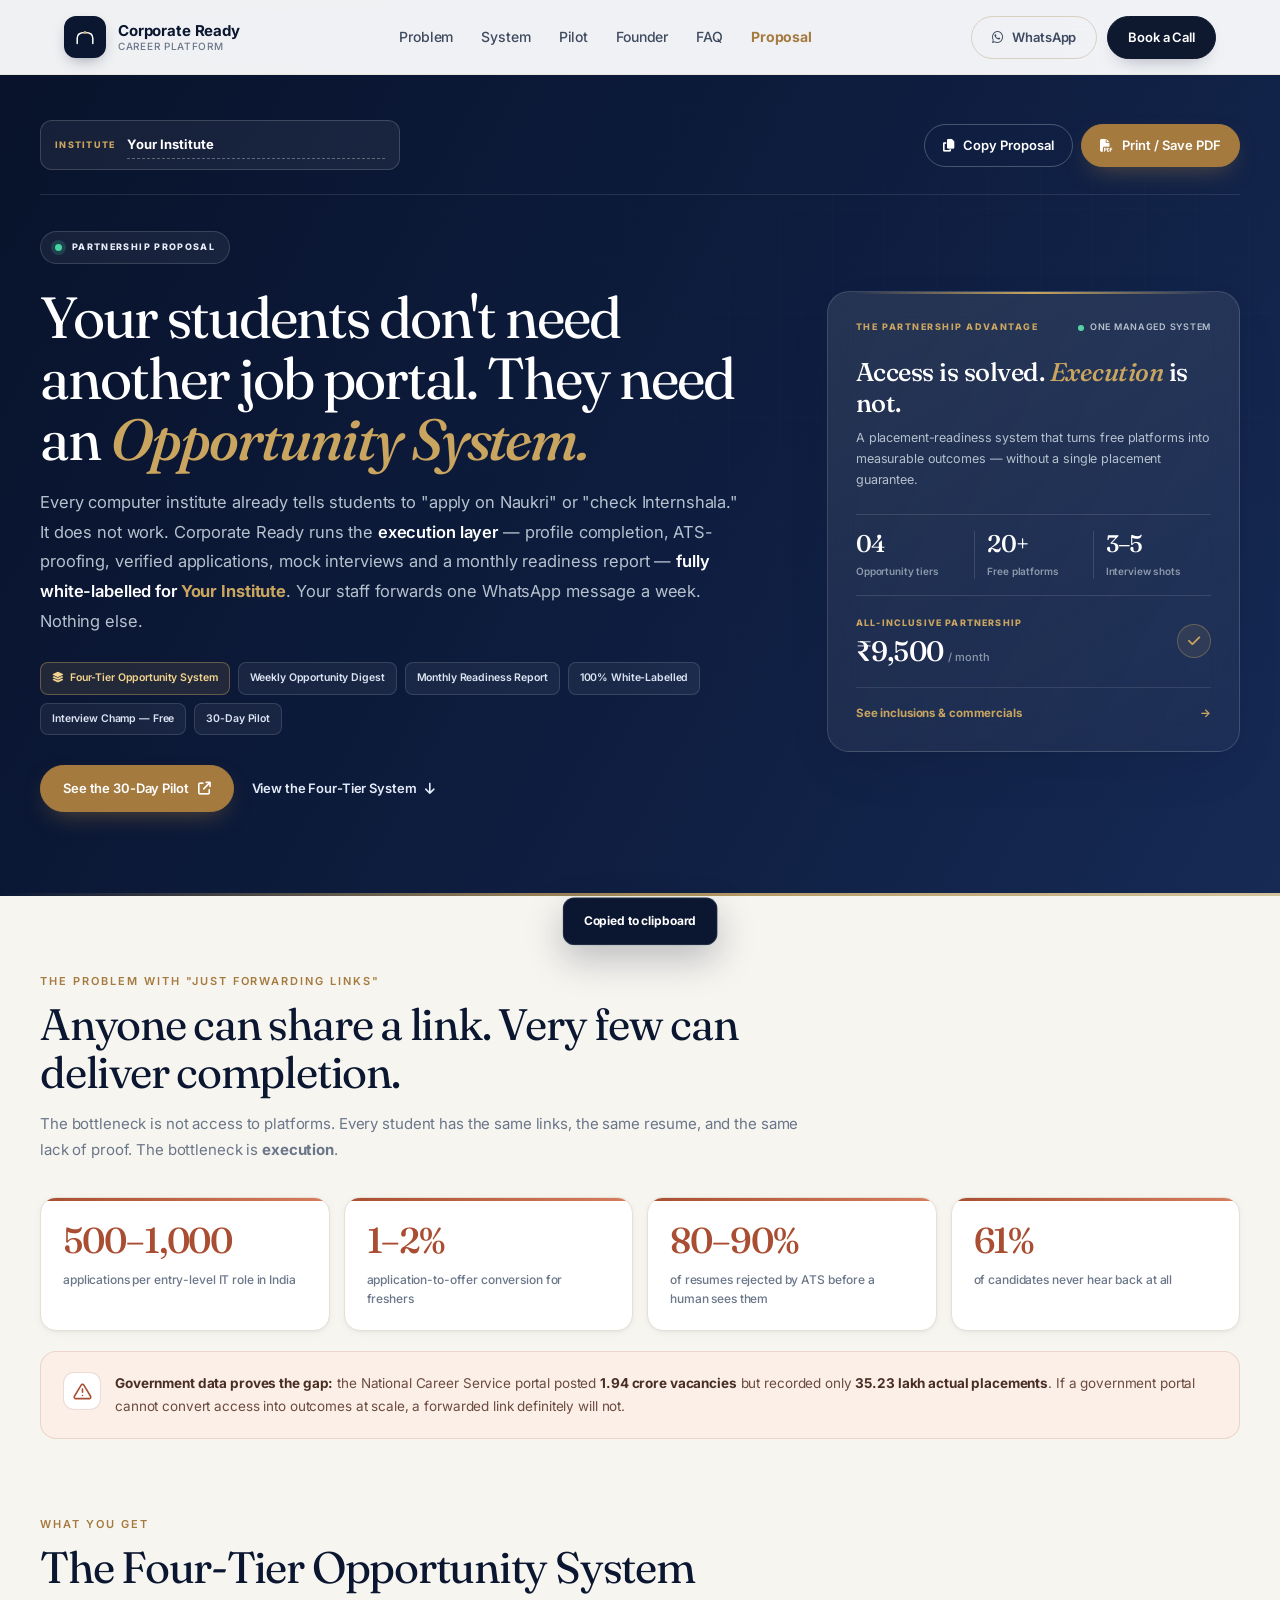
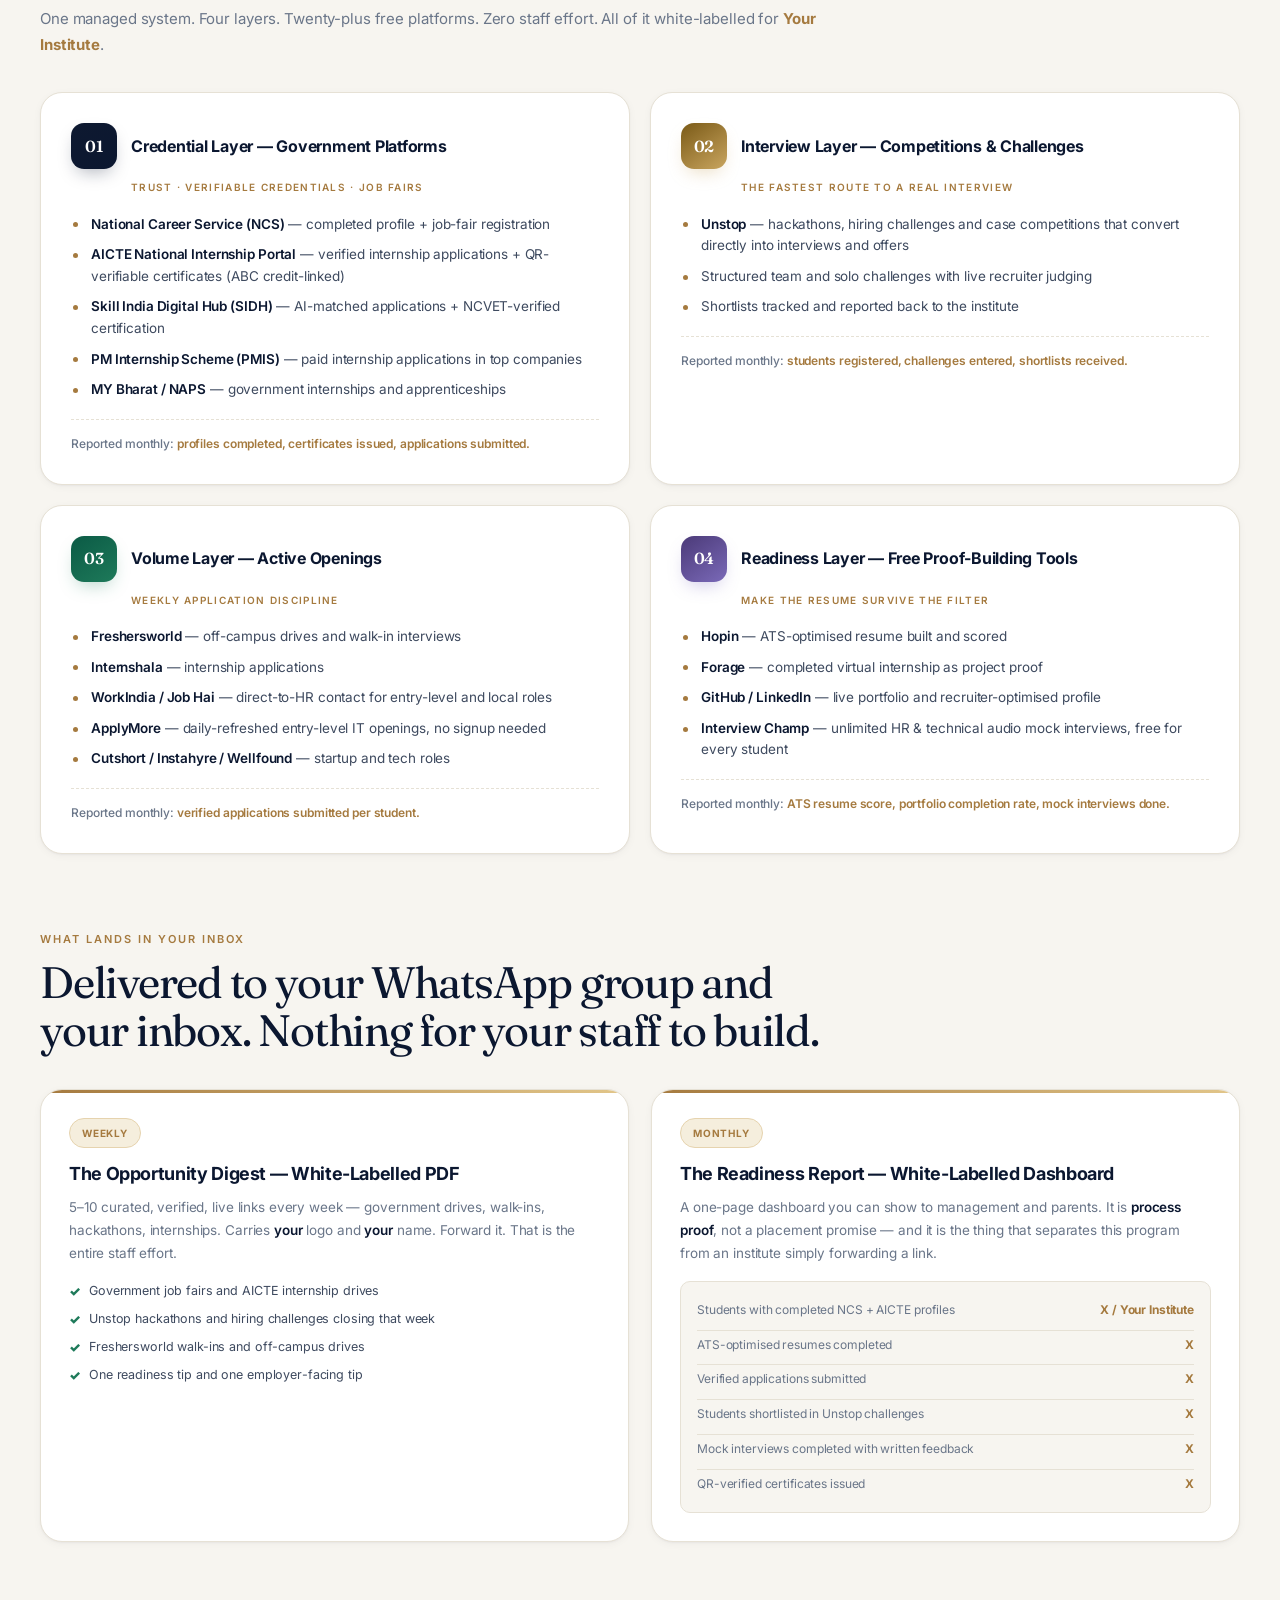
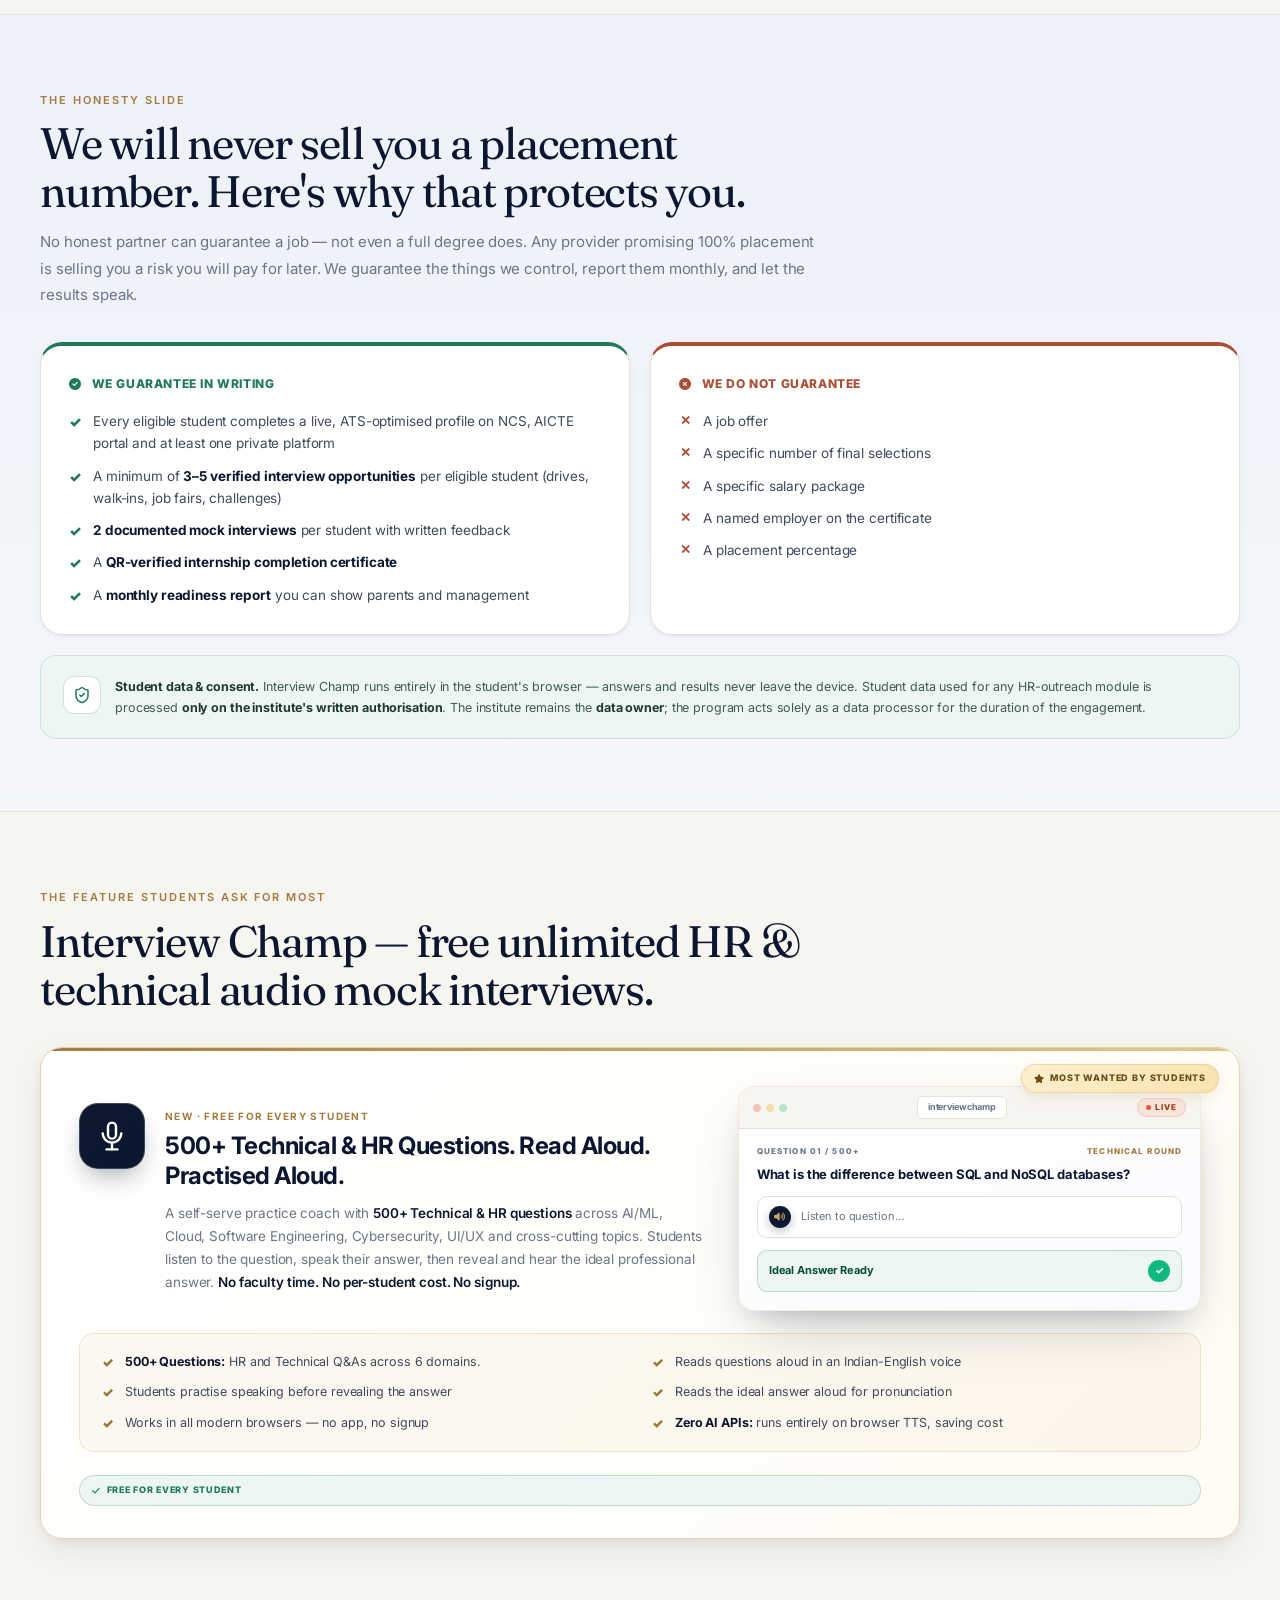
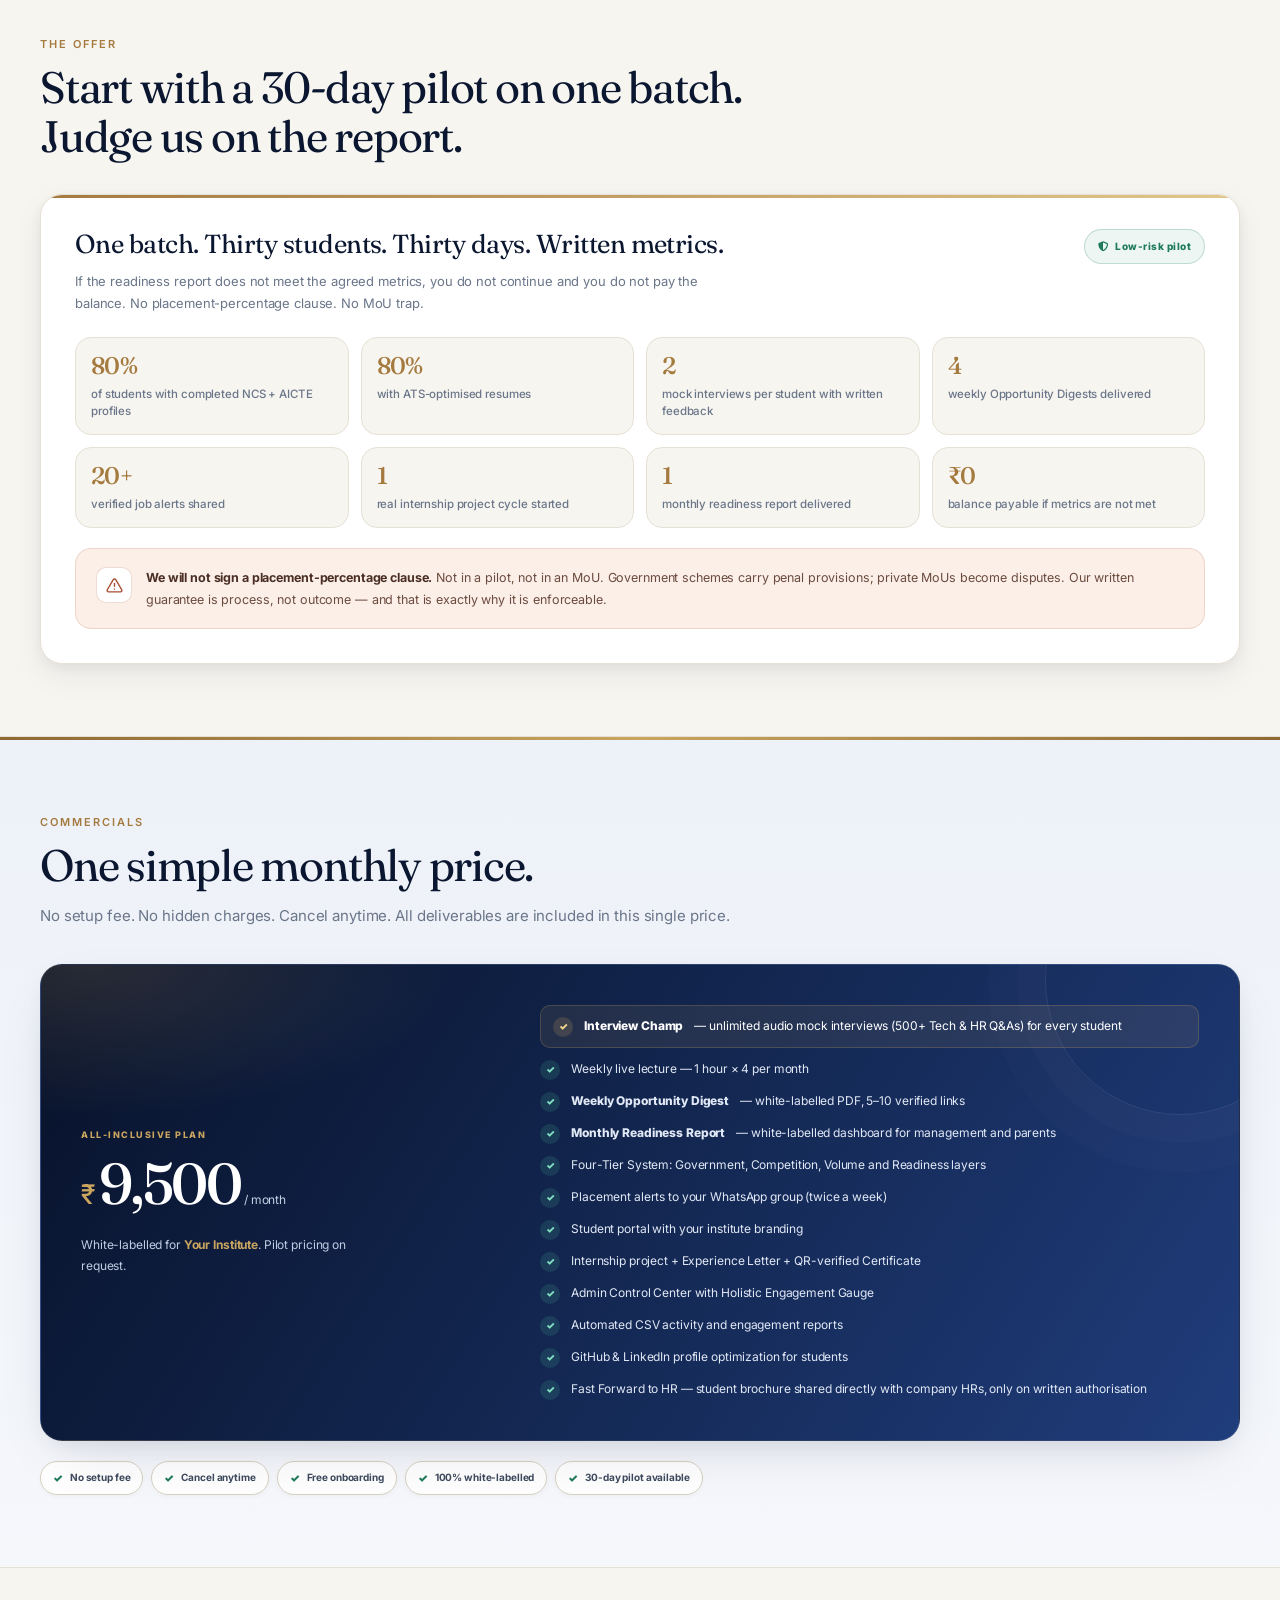
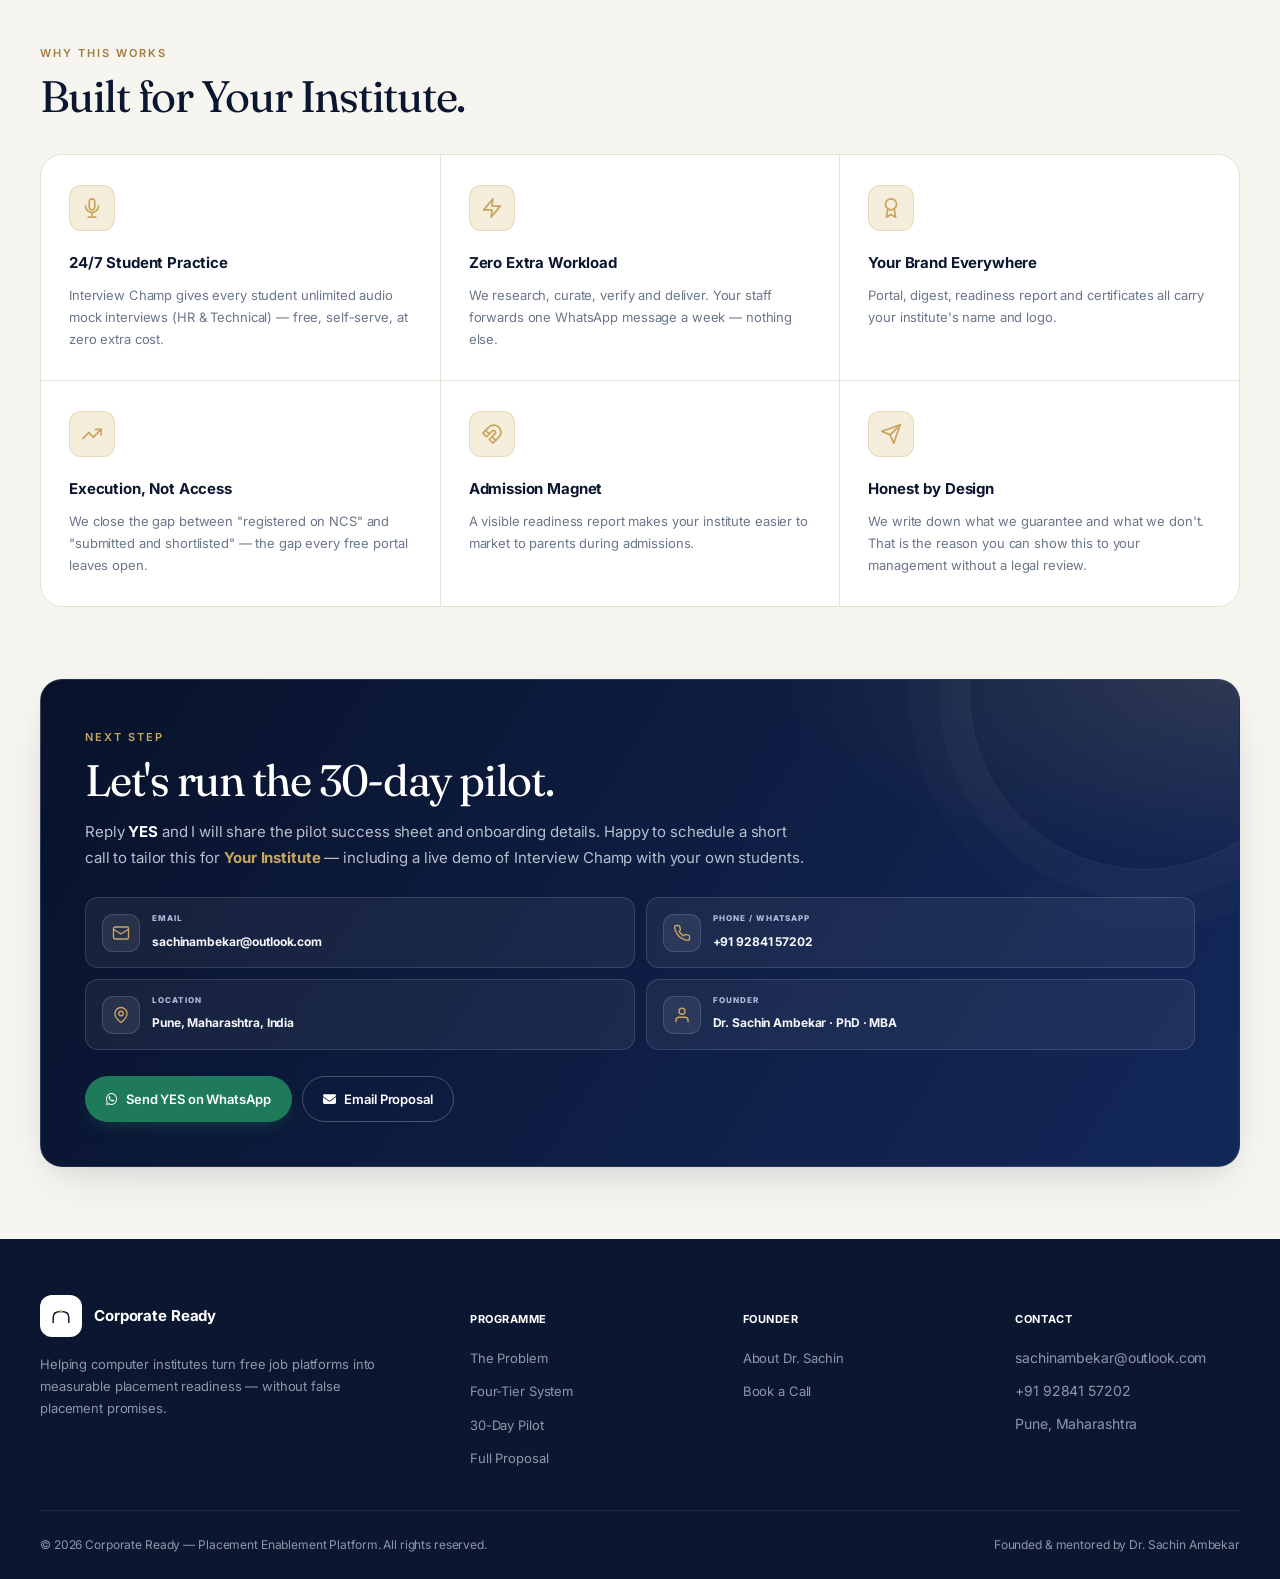
==== commit 05ca0217: "Update proposal.html" ====
--- a/proposal.html
+++ b/proposal.html
@@ -3,346 +3,387 @@
 <head>
 <meta charset="UTF-8" />
 <meta name="viewport" content="width=device-width, initial-scale=1.0" />
-<meta name="theme-color" content="#14213d" />
+<meta name="theme-color" content="#0B1730" />
 <meta name="color-scheme" content="light" />
-<meta name="description" content="Corporate white-labelled placement enablement partnership proposal — Four-Tier Opportunity System, Weekly Digest, Monthly Readiness Report, InterviewPro, and a 30-day pilot with measurable outcomes." />
-<title>Partnership Proposal — Placement Enablement Program</title>
+<meta name="description" content="Corporate Ready — white-labelled placement enablement partnership proposal. Four-Tier Opportunity System, Weekly Digest, Monthly Readiness Report, Interview Champ, and a 30-day pilot with measurable outcomes." />
+<title>Partnership Proposal — Corporate Ready</title>
+<link rel="preconnect" href="https://fonts.googleapis.com">
+<link rel="preconnect" href="https://fonts.gstatic.com" crossorigin>
+<link href="https://fonts.googleapis.com/css2?family=Fraunces:ital,opsz,wght@0,9..144,300..900;1,9..144,300..900&family=Inter:wght@400;500;600;700;800&display=swap" rel="stylesheet">
+<link rel="stylesheet" href="https://cdnjs.cloudflare.com/ajax/libs/font-awesome/6.5.0/css/all.min.css">
 <style>
-/* ===== DESIGN SYSTEM ===== */
+/* ===== DESIGN SYSTEM — Corporate Ready bronze/ink ===== */
 :root{
   color-scheme:light;
-  --ink:#15213a; --ink-strong:#0e1930; --ink-soft:#64718a; --ink-muted:#8590a3;
-  --brand:#284ba8; --brand-deep:#142754; --brand-dark:#0d1832; --brand-pale:#edf2ff;
-  --gold:#d6ad5f; --gold-bright:#f3cf7a; --gold-light:#f3dfad; --gold-pale:#fff9eb;
-  --green:#087b61; --green-pale:#eaf7f2; --red:#b23a1f; --red-pale:#fdf1ec;
-  --line:#e3e8f1; --line-strong:#d5ddeb; --surface:#fff; --canvas:#f5f7fb;
-  --radius-sm:12px; --radius-md:18px; --radius-lg:26px;
-  --shadow-soft:0 2px 5px rgba(17,32,65,.025),0 10px 28px rgba(17,32,65,.045);
-  --shadow-card:0 5px 16px rgba(17,32,65,.035),0 20px 48px rgba(17,32,65,.065);
-  --shadow-deep:0 30px 80px -20px rgba(7,17,42,.35),0 12px 30px -10px rgba(7,17,42,.2);
-  --font:Inter,"Segoe UI",Roboto,-apple-system,BlinkMacSystemFont,"Helvetica Neue",Arial,sans-serif;
+  --ink:#0B1730; --ink-strong:#0E1930; --ink-soft:#3E4A5F; --ink-muted:#6A7689;
+  --brand:#A57A3F; --brand-deep:#8F6934; --brand-dark:#0B1730; --brand-pale:#F5EEDD;
+  --gold:#C9A55F; --gold-bright:#E2C68A; --gold-light:#E6D3AE; --gold-pale:#F5EEDD;
+  --green:#1E7A5A; --green-pale:#EDF6F2; --red:#A94E32; --red-pale:#FBEFE8;
+  --line:#E6E1D5; --line-strong:#D8D1C0; --surface:#fff; --canvas:#F7F5F0;
+  --radius-sm:10px; --radius-md:16px; --radius-lg:22px;
+  --shadow-soft:0 1px 2px rgba(11,23,48,.04),0 2px 8px rgba(11,23,48,.04);
+  --shadow-card:0 4px 12px rgba(11,23,48,.05),0 12px 32px rgba(11,23,48,.06);
+  --shadow-deep:0 20px 60px -20px rgba(11,23,48,.15),0 8px 24px -8px rgba(11,23,48,.08);
+  --font:'Inter','Segoe UI',Roboto,-apple-system,BlinkMacSystemFont,'Helvetica Neue',Arial,sans-serif;
+  --serif:'Fraunces',Georgia,'Times New Roman',serif;
   --page-width:1200px;
 }
 *,*::before,*::after{box-sizing:border-box}
-html{scroll-behavior:smooth;scroll-padding-top:100px}
-body{margin:0;color:var(--ink);background:var(--canvas);font:400 15px/1.72 var(--font);letter-spacing:-.008em;-webkit-font-smoothing:antialiased;text-rendering:optimizeLegibility;overflow-x:hidden}
+html{scroll-behavior:smooth;scroll-padding-top:90px}
+body{margin:0;color:var(--ink-soft);background:var(--canvas);font:400 15px/1.65 var(--font);letter-spacing:-.008em;-webkit-font-smoothing:antialiased;text-rendering:optimizeLegibility;overflow-x:hidden}
 ::selection{color:#fff;background:var(--brand)}
 .wrap{width:min(100% - 48px,var(--page-width));margin-inline:auto}
 a{color:var(--brand);text-decoration:none;text-underline-offset:3px}
-a:focus-visible,button:focus-visible,input:focus-visible{outline:3px solid rgba(214,173,95,.85);outline-offset:4px}
+a:focus-visible,button:focus-visible,input:focus-visible{outline:3px solid rgba(201,165,95,.85);outline-offset:4px}
 button,input{font:inherit}
 svg{display:block}
 
 @keyframes shimmer{0%{background-position:-200% 0}100%{background-position:200% 0}}
 @keyframes pulseGlow{0%,100%{box-shadow:0 0 0 0 rgba(69,211,160,.4)}50%{box-shadow:0 0 0 6px rgba(69,211,160,0)}}
 
-/* TOPBAR */
-.topbar{position:sticky;top:0;z-index:50;background:rgba(255,255,255,.94);border-bottom:1px solid rgba(220,226,237,.9);box-shadow:0 5px 24px rgba(18,35,73,.035);-webkit-backdrop-filter:blur(16px);backdrop-filter:blur(16px)}
-.topbar-inner{display:flex;align-items:center;gap:22px;min-height:82px;padding-block:12px}
-.logo{display:flex;align-items:center;gap:13px;flex:0 0 auto;font-weight:800}
-.logo-mark{display:grid;place-items:center;width:46px;height:46px;color:#fff;border:1px solid rgba(255,255,255,.24);border-radius:14px;background:linear-gradient(145deg,#18336f,#3158b5);box-shadow:0 7px 17px rgba(36,71,168,.23),inset 0 1px 0 rgba(255,255,255,.2);font-size:14px;font-weight:850;letter-spacing:.07em}
-.logo-text{color:var(--ink);font-size:13px;font-weight:800;line-height:1.35;letter-spacing:-.015em}
-.logo-text small{display:block;margin-top:4px;color:#7e899d;font-size:10px;font-weight:550;letter-spacing:.035em}
-.inst-field{display:flex;align-items:center;gap:12px;flex:1 1 220px;min-width:190px;max-width:340px;margin-left:auto;padding:9px 13px;border:1px solid #dce4f4;border-radius:13px;background:#f8faff;box-shadow:inset 0 1px 2px rgba(17,39,87,.025)}
-.inst-field label{flex:0 0 auto;color:#607198;font-size:9px;font-weight:850;letter-spacing:.13em;text-transform:uppercase}
-.inst-field input{width:100%;min-width:0;padding:2px 0;color:var(--ink);border:0;border-bottom:1px dashed #becae0;border-radius:0;outline:none;background:transparent;font-size:13px;font-weight:750}
-.inst-field input:focus{border-bottom-color:var(--brand)}
-.top-actions{display:flex;flex:0 0 auto;gap:9px}
-.btn{display:inline-flex;align-items:center;justify-content:center;gap:9px;min-height:43px;padding:10px 16px;color:inherit;border:1px solid transparent;border-radius:12px;font-size:12px;font-weight:800;line-height:1.25;cursor:pointer;white-space:nowrap;transition:transform .2s,box-shadow .2s,background .2s,border-color .2s}
+/* ===== NAV — landing page style ===== */
+.nav{position:fixed;top:0;left:0;right:0;z-index:1000;background:rgba(255,255,255,.94);backdrop-filter:saturate(180%) blur(20px);border-bottom:1px solid rgba(230,225,213,.65)}
+.nav-inner{display:flex;align-items:center;justify-content:space-between;height:74px;max-width:var(--page-width);margin:0 auto;padding:0 24px;gap:24px}
+.brand{display:flex;align-items:center;gap:12px;flex-shrink:0;color:var(--ink);text-decoration:none}
+.brand-mark{width:42px;height:42px;display:grid;place-items:center;border-radius:12px;background:var(--ink);color:#fff;box-shadow:0 6px 16px -6px rgba(11,23,48,.45)}
+.brand-mark svg{width:24px;height:24px}
+.brand-wordmark{display:flex;flex-direction:column;line-height:1.15}
+.brand-name{font-size:15px;font-weight:700;color:var(--ink);letter-spacing:-.01em;white-space:nowrap}
+.brand-tag{font-size:10px;font-weight:500;color:var(--ink-muted);letter-spacing:.07em;text-transform:uppercase;margin-top:2px}
+.nav-links{display:flex;align-items:center;gap:28px;list-style:none;flex:1;justify-content:center;margin:0;padding:0}
+.nav-links a{font-size:14px;font-weight:500;color:var(--ink-soft);transition:color .2s}
+.nav-links a:hover{color:var(--ink)}
+.nav-links a.active{color:var(--brand);font-weight:700}
+.nav-actions{display:flex;align-items:center;gap:10px;flex-shrink:0}
+.nav-actions .btn{padding:11px 20px;font-size:13px}
+.menu-toggle{display:none;width:40px;height:40px;border-radius:10px;border:1px solid var(--line);color:var(--ink);font-size:16px;place-items:center}
+
+/* ===== BUTTONS ===== */
+.btn{display:inline-flex;align-items:center;justify-content:center;gap:9px;min-height:43px;padding:11px 18px;color:inherit;border:1px solid transparent;border-radius:999px;font-size:13px;font-weight:600;line-height:1.25;cursor:pointer;white-space:nowrap;transition:transform .2s,box-shadow .2s,background .2s,border-color .2s}
 .btn:hover{transform:translateY(-2px)}
 .btn:active{transform:translateY(0)}
-.btn-primary{color:#fff;background:linear-gradient(135deg,#3158bd,#203f91);box-shadow:0 6px 16px rgba(36,71,168,.19)}
-.btn-primary:hover{box-shadow:0 10px 22px rgba(36,71,168,.24)}
-.btn-ghost{color:#243451;border-color:#dce3ee;background:#fff}
-.btn-ghost:hover{border-color:#bfcce4;background:#f8faff}
-.btn-wa{color:#fff;background:#087b61;box-shadow:0 7px 17px rgba(8,123,97,.18)}
-.btn-wa:hover{box-shadow:0 10px 23px rgba(8,123,97,.23)}
-.btn-gold{color:#172440;border-color:#f1d797;background:linear-gradient(135deg,#f6dfa7,#d9b360);box-shadow:0 10px 25px rgba(5,12,29,.18)}
-.btn-gold:hover{box-shadow:0 14px 29px rgba(5,12,29,.23)}
-
-/* HERO */
-.hero{position:relative;isolation:isolate;overflow:hidden;padding:88px 0 84px;color:#fff;background:radial-gradient(ellipse at 82% 8%,rgba(79,117,209,.32),transparent 32rem),radial-gradient(ellipse at 0% 105%,rgba(218,177,96,.16),transparent 30rem),linear-gradient(119deg,#0d1730 0%,#142955 55%,#203d7c 100%)}
-.hero::before{content:"";position:absolute;z-index:-1;inset:0;opacity:.31;background-image:linear-gradient(rgba(255,255,255,.06) 1px,transparent 1px),linear-gradient(90deg,rgba(255,255,255,.06) 1px,transparent 1px);background-size:52px 52px;mask-image:radial-gradient(ellipse at 79% 40%,#000,transparent 72%);pointer-events:none}
-.hero-bottom-line{position:absolute;right:0;bottom:0;left:0;height:3px;background:linear-gradient(90deg,transparent,var(--gold),#f5dfaa,var(--gold),transparent);background-size:200% 100%;opacity:.9;animation:shimmer 6s linear infinite}
-.hero-layout{display:grid;grid-template-columns:minmax(0,1.35fr) minmax(300px,.78fr);gap:clamp(35px,6vw,78px);align-items:center}
-.pill{display:inline-flex;align-items:center;gap:10px;padding:8px 12px;color:#e6edfc;border:1px solid rgba(255,255,255,.17);border-radius:8px;background:rgba(255,255,255,.065);font-size:9px;font-weight:800;letter-spacing:.15em;text-transform:uppercase}
-.dot{width:7px;height:7px;border-radius:50%;background:#45d3a0;box-shadow:0 0 0 4px rgba(69,211,160,.13);animation:pulseGlow 2.4s ease-in-out infinite}
-.hero h1{max-width:780px;margin:23px 0 18px;color:#fff;font-size:clamp(34px,4.3vw,56px);font-weight:850;line-height:1.06;letter-spacing:-.055em}
-.hero h1 .hl{color:#f0cb7b}
-.hero p.lead{max-width:700px;margin:0;color:#cbd6ec;font-size:clamp(14px,1.3vw,16.5px);line-height:1.85}
-.hero p.lead strong{color:#fff;font-weight:800}
+.btn-primary{color:#fff;background:var(--ink-strong);border:1px solid var(--ink-strong);box-shadow:0 10px 20px -12px rgba(11,23,48,.4)}
+.btn-primary:hover{background:var(--ink);border-color:var(--ink);box-shadow:0 14px 28px -12px rgba(11,23,48,.5)}
+.btn-ghost{color:var(--ink-soft);border-color:var(--line-strong);background:transparent}
+.btn-ghost:hover{color:var(--ink);border-color:var(--ink);background:var(--ink);color:#fff}
+.btn-wa{color:#fff;background:var(--green);box-shadow:0 8px 18px -8px rgba(30,122,90,.5)}
+.btn-wa:hover{background:#196B4E;box-shadow:0 12px 24px -8px rgba(30,122,90,.55)}
+.btn-gold{color:#fff;background:var(--brand);border:1px solid var(--brand);box-shadow:0 10px 24px -10px rgba(165,122,63,.55)}
+.btn-gold:hover{background:var(--brand-deep);box-shadow:0 14px 28px -10px rgba(165,122,63,.6)}
+.btn-ghost-light{background:transparent;color:#fff;border:1px solid rgba(255,255,255,.24)}
+.btn-ghost-light:hover{background:#fff;color:var(--ink);border-color:#fff}
+
+/* ===== HERO ===== */
+.hero{position:relative;isolation:isolate;overflow:hidden;padding:120px 0 84px;color:#fff;background:linear-gradient(119deg,#08122A 0%,#0E1D3F 55%,#162A54 100%)}
+.hero::before{content:"";position:absolute;z-index:-1;inset:0;opacity:.25;background-image:linear-gradient(rgba(255,255,255,.05) 1px,transparent 1px),linear-gradient(90deg,rgba(255,255,255,.05) 1px,transparent 1px);background-size:52px 52px;mask-image:radial-gradient(ellipse at 79% 40%,#000,transparent 72%);pointer-events:none}
+.hero-bottom-line{position:absolute;right:0;bottom:0;left:0;height:3px;background:linear-gradient(90deg,transparent,var(--gold),#F5DFAA,var(--gold),transparent);background-size:200% 100%;opacity:.85;animation:shimmer 6s linear infinite}
+
+/* Hero utility row (institute + copy + print) */
+.hero-utility{display:flex;flex-wrap:wrap;justify-content:space-between;align-items:center;gap:14px;padding-bottom:24px;margin-bottom:36px;border-bottom:1px solid rgba(255,255,255,.1)}
+.inst-field{display:flex;align-items:center;gap:12px;flex:0 1 360px;min-width:230px;padding:10px 14px;border:1px solid rgba(255,255,255,.16);border-radius:12px;background:rgba(255,255,255,.06)}
+.inst-field label{flex:0 0 auto;color:var(--gold);font-size:9px;font-weight:800;letter-spacing:.14em;text-transform:uppercase}
+.inst-field input{width:100%;min-width:0;padding:3px 0;color:#fff;border:0;border-bottom:1px dashed rgba(255,255,255,.3);background:transparent;font-size:13px;font-weight:700;outline:none}
+.inst-field input::placeholder{color:rgba(255,255,255,.5)}
+.inst-field input:focus{border-bottom-color:var(--gold)}
+.hero-utility-actions{display:flex;gap:8px;flex-wrap:wrap}
+
+.hero-layout{display:grid;grid-template-columns:minmax(0,1.35fr) minmax(300px,.78fr);gap:clamp(35px,6vw,72px);align-items:center}
+.pill{display:inline-flex;align-items:center;gap:10px;padding:8px 14px;color:#E5ECF9;border:1px solid rgba(255,255,255,.14);border-radius:999px;background:rgba(255,255,255,.06);font-size:9px;font-weight:800;letter-spacing:.15em;text-transform:uppercase}
+.dot{width:7px;height:7px;border-radius:50%;background:#45D3A0;box-shadow:0 0 0 4px rgba(69,211,160,.18);animation:pulseGlow 2.4s ease-in-out infinite}
+.hero h1{max-width:780px;margin:23px 0 18px;color:#fff;font-family:var(--serif);font-size:clamp(34px,4.6vw,58px);font-weight:400;line-height:1.05;letter-spacing:-.035em}
+.hero h1 .hl{color:var(--gold);font-style:italic;font-weight:500}
+.hero p.lead{max-width:700px;margin:0;color:#B6C1CE;font-size:clamp(14px,1.3vw,16.5px);line-height:1.8}
+.hero p.lead strong{color:#fff;font-weight:600}
+.hero p.lead .inst{color:var(--gold);font-weight:700}
 .hero-meta{display:flex;flex-wrap:wrap;gap:8px;margin-top:26px}
-.chip{display:inline-flex;align-items:center;gap:6px;padding:8px 10px;color:#e0e7f6;border:1px solid rgba(255,255,255,.13);border-radius:8px;background:rgba(255,255,255,.055);font-size:10px;font-weight:650;line-height:1.35}
-.chip.chip-star{color:#f8df9e;border-color:rgba(234,194,111,.4);background:rgba(228,180,84,.12)}
+.chip{display:inline-flex;align-items:center;gap:6px;padding:8px 11px;color:#DCE4F3;border:1px solid rgba(255,255,255,.13);border-radius:8px;background:rgba(255,255,255,.055);font-size:10.5px;font-weight:600;line-height:1.35}
+.chip.chip-star{color:#F3D48F;border-color:rgba(201,165,95,.4);background:rgba(201,165,95,.12)}
 .hero-actions{display:flex;flex-wrap:wrap;align-items:center;gap:18px;margin-top:30px}
-.hero-actions .btn{min-height:47px;padding-inline:19px}
-.hero-text-link{display:inline-flex;align-items:center;gap:8px;color:#e4ebf9;font-size:12px;font-weight:750}
-.hero-text-link:hover{color:#f3d48f}
-.hero-panel{position:relative;overflow:hidden;padding:27px 27px 24px;color:#fff;border:1px solid rgba(255,255,255,.17);border-radius:22px;background:linear-gradient(154deg,rgba(255,255,255,.12),rgba(255,255,255,.045));box-shadow:var(--shadow-deep),inset 0 1px 0 rgba(255,255,255,.14);-webkit-backdrop-filter:blur(14px);backdrop-filter:blur(14px)}
-.hero-panel::before{content:"";position:absolute;top:0;right:25px;left:25px;height:2px;background:linear-gradient(90deg,transparent,#e6c57b,transparent)}
+.hero-actions .btn{min-height:47px;padding-inline:22px}
+.hero-text-link{display:inline-flex;align-items:center;gap:8px;color:#E4EBF9;font-size:13px;font-weight:600}
+.hero-text-link:hover{color:var(--gold)}
+
+.hero-panel{position:relative;overflow:hidden;padding:28px;color:#fff;border:1px solid rgba(255,255,255,.14);border-radius:var(--radius-lg);background:linear-gradient(154deg,rgba(255,255,255,.1),rgba(255,255,255,.035));box-shadow:var(--shadow-deep);backdrop-filter:blur(14px)}
+.hero-panel::before{content:"";position:absolute;top:0;right:25px;left:25px;height:2px;background:linear-gradient(90deg,transparent,var(--gold),transparent)}
 .hero-panel-top{display:flex;align-items:center;justify-content:space-between;flex-wrap:wrap;gap:9px}
-.panel-kicker{color:#f0cc7d;font-size:9px;font-weight:850;letter-spacing:.17em}
-.panel-status{display:inline-flex;align-items:center;gap:6px;color:#d9e3f6;font-size:9px;font-weight:650}
-.panel-status-dot{width:6px;height:6px;border-radius:50%;background:#58d4a4}
-.hero-panel-title{max-width:350px;margin:24px 0 8px;font-size:clamp(21px,2vw,28px);font-weight:800;line-height:1.24;letter-spacing:-.04em}
-.hero-panel-title em{color:#f0cc7d;font-style:normal}
-.hero-panel-copy{margin:0;color:#c2cfe6;font-size:12px;line-height:1.75}
-.hero-panel-stats{display:grid;grid-template-columns:repeat(3,minmax(0,1fr));gap:0;margin-top:24px;padding:18px 0;border-top:1px solid rgba(255,255,255,.12);border-bottom:1px solid rgba(255,255,255,.12)}
+.panel-kicker{color:var(--gold);font-size:9px;font-weight:800;letter-spacing:.17em;text-transform:uppercase}
+.panel-status{display:inline-flex;align-items:center;gap:6px;color:#B6C1CE;font-size:9px;font-weight:600;letter-spacing:.08em;text-transform:uppercase}
+.panel-status-dot{width:6px;height:6px;border-radius:50%;background:#58D4A4}
+.hero-panel-title{max-width:350px;margin:22px 0 8px;font-family:var(--serif);font-size:clamp(22px,2vw,28px);font-weight:500;line-height:1.2;letter-spacing:-.02em;color:#fff}
+.hero-panel-title em{color:var(--gold);font-style:italic}
+.hero-panel-copy{margin:0;color:#B6C1CE;font-size:12.5px;line-height:1.7}
+.hero-panel-stats{display:grid;grid-template-columns:repeat(3,minmax(0,1fr));gap:0;margin-top:24px;padding:16px 0;border-top:1px solid rgba(255,255,255,.12);border-bottom:1px solid rgba(255,255,255,.12)}
 .hero-panel-stats>div{min-width:0;padding:0 12px;border-left:1px solid rgba(255,255,255,.13)}
 .hero-panel-stats>div:first-child{padding-left:0;border-left:0}
-.hero-panel-stats strong{display:block;color:#fff;font-size:23px;font-weight:850;letter-spacing:-.045em;line-height:1.12}
-.hero-panel-stats span{display:block;margin-top:5px;color:#c0cbe0;font-size:9px;font-weight:650;line-height:1.5}
+.hero-panel-stats strong{display:block;font-family:var(--serif);color:#fff;font-size:24px;font-weight:500;letter-spacing:-.03em;line-height:1.1}
+.hero-panel-stats span{display:block;margin-top:6px;color:#8C99AA;font-size:10px;font-weight:600;line-height:1.5}
 .hero-panel-price{display:flex;align-items:center;justify-content:space-between;gap:16px;padding-top:20px}
-.panel-price-label{display:block;color:#becbe4;font-size:8px;font-weight:800;letter-spacing:.13em}
-.panel-price-value{margin-top:3px;color:#fff;font-size:27px;font-weight:850;line-height:1.25;letter-spacing:-.045em}
-.panel-price-value small{color:#c6d1e5;font-size:11px;font-weight:600;letter-spacing:0}
-.panel-price-mark{display:grid;place-items:center;width:34px;height:34px;color:#f1d48f;border:1px solid rgba(240,204,125,.35);border-radius:50%;background:rgba(240,204,125,.1);font-size:16px}
-.panel-link{display:flex;align-items:center;justify-content:space-between;gap:12px;margin-top:19px;padding-top:16px;color:#f0d18a;border-top:1px solid rgba(255,255,255,.1);font-size:11px;font-weight:800}
+.panel-price-label{display:block;color:var(--gold);font-size:9px;font-weight:800;letter-spacing:.13em;text-transform:uppercase}
+.panel-price-value{margin-top:4px;font-family:var(--serif);color:#fff;font-size:28px;font-weight:500;line-height:1.15;letter-spacing:-.03em}
+.panel-price-value small{font-family:var(--font);color:#8C99AA;font-size:11px;font-weight:500;letter-spacing:0}
+.panel-price-mark{display:grid;place-items:center;width:34px;height:34px;color:var(--gold);border:1px solid rgba(201,165,95,.35);border-radius:50%;background:rgba(201,165,95,.1);font-size:14px}
+.panel-link{display:flex;align-items:center;justify-content:space-between;gap:12px;margin-top:20px;padding-top:16px;color:var(--gold);border-top:1px solid rgba(255,255,255,.1);font-size:11.5px;font-weight:700}
 .panel-link span{transition:transform .2s}
-.panel-link:hover span{transform:translateX(4px)}
-
-/* SECTIONS */
+.panel-link:hover span:last-child{transform:translateX(4px)}
+
+/* ===== SECTIONS ===== */
 section{padding:72px 0}
-.section-head{margin-bottom:30px}
-.eyebrow{display:inline-block;margin-bottom:9px;color:#99752f;font-size:9px;font-weight:850;letter-spacing:.18em;text-transform:uppercase}
-h2{margin:0;color:#172541;font-size:clamp(27px,3vw,37px);font-weight:850;line-height:1.15;letter-spacing:-.048em}
-.sub{max-width:780px;margin:12px 0 0;color:var(--ink-soft);font-size:14px;line-height:1.8}
-
-/* PROBLEM STATS */
+.section-head{max-width:800px;margin-bottom:34px}
+.eyebrow{display:inline-block;margin-bottom:10px;color:var(--brand);font-size:11px;font-weight:600;letter-spacing:.18em;text-transform:uppercase}
+h2{margin:0;color:var(--ink);font-family:var(--serif);font-size:clamp(28px,3.6vw,44px);font-weight:400;line-height:1.1;letter-spacing:-.028em}
+.sub{max-width:780px;margin:14px 0 0;color:var(--ink-muted);font-size:15px;line-height:1.75}
+.sub .inst{color:var(--brand);font-weight:700}
+
+/* ===== PROBLEM ===== */
 .problem-grid{display:grid;grid-template-columns:repeat(4,minmax(0,1fr));gap:14px;margin-top:8px}
-.problem-card{position:relative;overflow:hidden;padding:22px 20px 20px;border:1px solid #e2e8f1;border-radius:16px;background:#fff;box-shadow:var(--shadow-soft)}
-.problem-card::before{content:"";position:absolute;top:0;left:0;width:100%;height:3px;background:linear-gradient(90deg,var(--red),#e7a98f)}
-.problem-num{display:block;color:var(--red);font-size:clamp(26px,2.6vw,34px);font-weight:850;line-height:1.05;letter-spacing:-.05em}
-.problem-label{display:block;margin-top:8px;color:#5b6a84;font-size:11.5px;line-height:1.6;font-weight:600}
-.problem-callout{display:flex;align-items:flex-start;gap:14px;margin-top:18px;padding:18px 20px;border:1px solid #f0d9c9;border-radius:14px;background:linear-gradient(135deg,#fffaf6,#fdf2ea)}
-.problem-callout .ci{flex:0 0 38px;width:38px;height:38px;display:grid;place-items:center;color:#b23a1f;border:1px solid #f0d9c9;border-radius:11px;background:#fff}
+.problem-card{position:relative;overflow:hidden;padding:24px 22px 22px;border:1px solid var(--line);border-radius:var(--radius-md);background:#fff;box-shadow:var(--shadow-soft)}
+.problem-card::before{content:"";position:absolute;top:0;left:0;width:100%;height:3px;background:linear-gradient(90deg,var(--red),#D67D5F)}
+.problem-num{display:block;color:var(--red);font-family:var(--serif);font-size:clamp(26px,2.8vw,36px);font-weight:500;line-height:1.05;letter-spacing:-.03em}
+.problem-label{display:block;margin-top:10px;color:var(--ink-muted);font-size:12px;line-height:1.6;font-weight:500}
+.problem-callout{display:flex;align-items:flex-start;gap:14px;margin-top:20px;padding:20px 22px;border:1px solid rgba(169,78,50,.16);border-radius:var(--radius-md);background:var(--red-pale)}
+.problem-callout .ci{flex:0 0 38px;width:38px;height:38px;display:grid;place-items:center;color:var(--red);border:1px solid rgba(169,78,50,.2);border-radius:11px;background:#fff}
 .problem-callout .ci svg{width:19px;height:19px;fill:none;stroke:currentColor;stroke-width:2;stroke-linecap:round;stroke-linejoin:round}
-.problem-callout p{margin:0;color:#5a4a43;font-size:12.5px;line-height:1.8}
-.problem-callout strong{color:#3a2e29;font-weight:800}
-
-/* TIER CARDS */
-.tier-grid{display:grid;grid-template-columns:repeat(2,minmax(0,1fr));gap:16px}
-.tier{position:relative;overflow:hidden;padding:24px 24px 22px;border:1px solid #e2e8f1;border-radius:18px;background:#fff;box-shadow:var(--shadow-soft);transition:transform .22s,box-shadow .22s,border-color .22s}
-.tier:hover{transform:translateY(-4px);border-color:#cdd9ec;box-shadow:var(--shadow-card)}
-.tier-top{display:flex;align-items:center;gap:13px;margin-bottom:14px}
-.tier-badge{flex:0 0 46px;width:46px;height:46px;display:grid;place-items:center;color:#fff;border-radius:13px;background:linear-gradient(145deg,#18336f,#3158b5);box-shadow:0 8px 18px -6px rgba(36,71,168,.35);font-size:15px;font-weight:850;letter-spacing:-.02em}
-.tier:nth-child(2) .tier-badge{background:linear-gradient(145deg,#7a5a17,#d6ad5f);box-shadow:0 8px 18px -6px rgba(214,173,95,.45)}
-.tier:nth-child(3) .tier-badge{background:linear-gradient(145deg,#0b5a45,#087b61);box-shadow:0 8px 18px -6px rgba(8,123,97,.4)}
-.tier:nth-child(4) .tier-badge{background:linear-gradient(145deg,#3a2a66,#6a5ab5);box-shadow:0 8px 18px -6px rgba(106,90,181,.4)}
-.tier h3{margin:0;color:#1b2a48;font-size:14.5px;font-weight:850;line-height:1.3;letter-spacing:-.02em}
-.tier-purpose{margin:0 0 14px;color:#8a97ab;font-size:9px;font-weight:850;letter-spacing:.13em;text-transform:uppercase}
-.tier ul{display:grid;gap:8px;margin:0;padding:0;list-style:none}
-.tier li{position:relative;padding-left:20px;color:#5e6c84;font-size:11.5px;line-height:1.65}
-.tier li::before{content:"";position:absolute;top:.6em;left:2px;width:6px;height:6px;border-radius:50%;background:#caa452}
-.tier li strong{color:#2b3953;font-weight:800}
-.tier-foot{margin-top:14px;padding-top:12px;border-top:1px dashed #e6ebf4;color:#7a879c;font-size:10.5px;font-weight:650}
-.tier-foot b{color:#284ba8;font-weight:850}
-
-/* DELIVERABLES */
-.deliver-grid{display:grid;grid-template-columns:repeat(2,minmax(0,1fr));gap:18px}
-.deliver{position:relative;overflow:hidden;padding:26px 26px 24px;border:1px solid #e2e8f1;border-radius:18px;background:#fff;box-shadow:var(--shadow-soft)}
-.deliver::before{content:"";position:absolute;top:0;left:0;width:100%;height:3px;background:linear-gradient(90deg,var(--gold),#f0cb7b)}
-.deliver-tag{display:inline-flex;align-items:center;gap:6px;margin-bottom:12px;padding:5px 10px;color:#6a4b13;border:1px solid rgba(194,151,63,.3);border-radius:999px;background:linear-gradient(135deg,#fbefce,#f8e3b0);font-size:8px;font-weight:850;letter-spacing:.1em;text-transform:uppercase}
-.deliver h3{margin:0 0 8px;color:#172542;font-size:16px;font-weight:850;line-height:1.3;letter-spacing:-.025em}
-.deliver p{margin:0 0 14px;color:#68758b;font-size:12px;line-height:1.75}
-.deliver-list{display:grid;gap:7px;margin:0;padding:0;list-style:none}
-.deliver-list li{position:relative;padding-left:20px;color:#4f5c73;font-size:11.5px;line-height:1.65}
-.deliver-list li::before{content:"✓";position:absolute;top:0;left:0;color:#087b61;font-weight:900;font-size:12px}
-.deliver-metrics{display:grid;gap:6px;margin-top:14px;padding:13px 14px;border-radius:11px;background:#f6f9fe;border:1px solid #e6ecf6}
-.deliver-metrics div{display:flex;align-items:center;justify-content:space-between;gap:10px;font-size:11px;color:#5a677e}
-.deliver-metrics div b{color:#284ba8;font-weight:850;font-variant-numeric:tabular-nums}
-
-/* HONESTY */
-.honesty{position:relative;overflow:hidden;border-top:1px solid #e2e7f1;border-bottom:1px solid #e2e7f1;background:linear-gradient(180deg,#eef2f9 0%,#f7f9fc 100%)}
-.honesty::before{content:"";position:absolute;top:0;left:0;right:0;height:3px;background:linear-gradient(90deg,var(--brand-deep),var(--gold) 50%,var(--brand-deep))}
-.honesty-box{display:grid;grid-template-columns:repeat(2,minmax(0,1fr));gap:18px;margin-top:6px}
-.honesty-col{padding:24px;border-radius:18px;border:1px solid #e2e8f1;background:#fff;box-shadow:var(--shadow-soft)}
-.honesty-col.yes{border-top:4px solid #087b61}
-.honesty-col.no{border-top:4px solid #b23a1f}
-.honesty-col h3{display:flex;align-items:center;gap:9px;margin:0 0 14px;font-size:13px;font-weight:850;letter-spacing:.06em;text-transform:uppercase}
-.honesty-col.yes h3{color:#087b61}
-.honesty-col.no h3{color:#b23a1f}
-.honesty-col ul{display:grid;gap:9px;margin:0;padding:0;list-style:none}
-.honesty-col li{position:relative;padding-left:24px;color:#4f5c73;font-size:12px;line-height:1.7}
-.honesty-col.yes li::before{content:"✓";position:absolute;top:0;left:0;color:#087b61;font-weight:900;font-size:13px}
-.honesty-col.no li::before{content:"✕";position:absolute;top:0;left:1px;color:#b23a1f;font-weight:900;font-size:12px}
-.honesty-note{display:flex;align-items:flex-start;gap:13px;margin-top:18px;padding:17px 20px;border:1px solid #d9eee7;border-radius:14px;background:#f2faf7}
-.honesty-note .ci{flex:0 0 36px;width:36px;height:36px;display:grid;place-items:center;color:#087b61;border:1px solid #cfe9df;border-radius:10px;background:#fff}
+.problem-callout p{margin:0;color:#6C4B3F;font-size:13.5px;line-height:1.7}
+.problem-callout strong{color:#4A2E24;font-weight:700}
+
+/* ===== TIERS ===== */
+.tier-grid{display:grid;grid-template-columns:repeat(2,minmax(0,1fr));gap:20px}
+.tier{position:relative;overflow:hidden;padding:30px;border:1px solid var(--line);border-radius:var(--radius-lg);background:#fff;box-shadow:var(--shadow-soft);transition:transform .25s,box-shadow .25s,border-color .25s}
+.tier:hover{transform:translateY(-4px);border-color:var(--gold-light);box-shadow:var(--shadow-card)}
+.tier-top{display:flex;align-items:center;gap:14px;margin-bottom:10px}
+.tier-badge{flex:0 0 46px;width:46px;height:46px;display:grid;place-items:center;color:#fff;border-radius:13px;background:linear-gradient(145deg,var(--ink-strong),var(--ink));box-shadow:0 8px 18px -6px rgba(11,23,48,.35);font-family:var(--serif);font-size:16px;font-weight:600;letter-spacing:-.02em}
+.tier:nth-child(2) .tier-badge{background:linear-gradient(145deg,#7A5A17,var(--gold));box-shadow:0 8px 18px -6px rgba(201,165,95,.4)}
+.tier:nth-child(3) .tier-badge{background:linear-gradient(145deg,#0B5A45,var(--green));box-shadow:0 8px 18px -6px rgba(30,122,90,.35)}
+.tier:nth-child(4) .tier-badge{background:linear-gradient(145deg,#4B3A78,#7A69B8);box-shadow:0 8px 18px -6px rgba(106,90,181,.35)}
+.tier h3{margin:0;color:var(--ink);font-size:16px;font-weight:700;line-height:1.3;letter-spacing:-.015em}
+.tier-purpose{margin:0 0 18px;color:var(--brand);font-size:10px;font-weight:600;letter-spacing:.13em;text-transform:uppercase;padding-left:60px}
+.tier ul{display:grid;gap:9px;margin:0;padding:0;list-style:none}
+.tier li{position:relative;padding-left:20px;color:var(--ink-soft);font-size:13.5px;line-height:1.6}
+.tier li::before{content:"";position:absolute;top:.65em;left:2px;width:5px;height:5px;border-radius:50%;background:var(--brand)}
+.tier li strong{color:var(--ink);font-weight:600}
+.tier-foot{margin-top:18px;padding-top:14px;border-top:1px dashed var(--line);color:var(--ink-muted);font-size:12px;font-weight:500}
+.tier-foot b{color:var(--brand);font-weight:600}
+
+/* ===== DELIVERABLES ===== */
+.deliver-grid{display:grid;grid-template-columns:repeat(2,minmax(0,1fr));gap:22px}
+.deliver{position:relative;overflow:hidden;padding:28px;border:1px solid var(--line);border-radius:var(--radius-lg);background:#fff;box-shadow:var(--shadow-soft)}
+.deliver::before{content:"";position:absolute;top:0;left:0;width:100%;height:3px;background:linear-gradient(90deg,var(--brand),var(--gold-bright))}
+.deliver-tag{display:inline-flex;align-items:center;gap:6px;margin-bottom:14px;padding:6px 12px;color:var(--brand);border:1px solid var(--gold-light);border-radius:999px;background:var(--brand-pale);font-size:10px;font-weight:700;letter-spacing:.08em;text-transform:uppercase}
+.deliver h3{margin:0 0 10px;color:var(--ink);font-size:18px;font-weight:700;line-height:1.32;letter-spacing:-.02em}
+.deliver p{margin:0 0 16px;color:var(--ink-muted);font-size:13.5px;line-height:1.7}
+.deliver p strong{color:var(--ink);font-weight:600}
+.deliver-list{display:grid;gap:8px;margin:0;padding:0;list-style:none}
+.deliver-list li{position:relative;padding-left:20px;color:var(--ink-soft);font-size:12.5px;line-height:1.6}
+.deliver-list li::before{content:"✓";position:absolute;top:0;left:0;color:var(--green);font-weight:900;font-size:13px}
+.deliver-metrics{display:grid;gap:6px;margin-top:16px;padding:14px 16px;border-radius:var(--radius-sm);background:var(--canvas);border:1px solid var(--line)}
+.deliver-metrics div{display:flex;align-items:center;justify-content:space-between;gap:10px;font-size:12px;color:var(--ink-muted);padding:4px 0}
+.deliver-metrics div + div{border-top:1px solid var(--line)}
+.deliver-metrics div b{color:var(--brand);font-weight:700;font-variant-numeric:tabular-nums}
+
+/* ===== HONESTY ===== */
+.honesty{position:relative;overflow:hidden;border-top:1px solid var(--line);border-bottom:1px solid var(--line);background:linear-gradient(180deg,#EDF1F8 0%,#F5F7FB 100%)}
+.honesty-box{display:grid;grid-template-columns:repeat(2,minmax(0,1fr));gap:20px;margin-top:6px}
+.honesty-col{padding:28px;border-radius:var(--radius-lg);border:1px solid var(--line);background:#fff;box-shadow:var(--shadow-soft)}
+.honesty-col.yes{border-top:4px solid var(--green)}
+.honesty-col.no{border-top:4px solid var(--red)}
+.honesty-col h3{display:flex;align-items:center;gap:10px;margin:0 0 16px;font-size:12px;font-weight:800;letter-spacing:.05em;text-transform:uppercase}
+.honesty-col.yes h3{color:var(--green)}
+.honesty-col.no h3{color:var(--red)}
+.honesty-col ul{display:grid;gap:10px;margin:0;padding:0;list-style:none}
+.honesty-col li{position:relative;padding-left:24px;color:var(--ink-soft);font-size:13.5px;line-height:1.65}
+.honesty-col li strong{color:var(--ink);font-weight:700}
+.honesty-col.yes li::before{content:"✓";position:absolute;top:0;left:0;color:var(--green);font-weight:900;font-size:14px}
+.honesty-col.no li::before{content:"✕";position:absolute;top:0;left:1px;color:var(--red);font-weight:900;font-size:13px}
+.honesty-note{display:flex;align-items:flex-start;gap:14px;margin-top:20px;padding:20px 22px;border:1px solid rgba(30,122,90,.16);border-radius:var(--radius-md);background:var(--green-pale)}
+.honesty-note .ci{flex:0 0 38px;width:38px;height:38px;display:grid;place-items:center;color:var(--green);border:1px solid rgba(30,122,90,.2);border-radius:11px;background:#fff}
 .honesty-note .ci svg{width:18px;height:18px;fill:none;stroke:currentColor;stroke-width:2;stroke-linecap:round;stroke-linejoin:round}
-.honesty-note p{margin:0;color:#3f5a52;font-size:12px;line-height:1.75}
-.honesty-note strong{color:#1d3a32;font-weight:800}
-
-/* INTERVIEWPRO FEATURE */
-.card-featured{position:relative;overflow:hidden;margin-bottom:20px;padding:40px 40px 34px;border:1px solid #e9d8ac;border-radius:24px;background:radial-gradient(ellipse at 0% 0%,rgba(228,180,84,.14),transparent 26rem),radial-gradient(ellipse at 100% 100%,rgba(36,71,168,.06),transparent 30rem),linear-gradient(135deg,#fff 0%,#fffdf7 100%);box-shadow:0 5px 16px rgba(18,35,73,.04),0 20px 45px rgba(18,35,73,.065),inset 0 2px 0 rgba(255,255,255,.9)}
-.card-featured::before{content:"";position:absolute;top:0;right:0;left:0;height:3px;background:linear-gradient(90deg,#c49a45,#f2dda7 48%,#c49a45);background-size:200% 100%;animation:shimmer 8s linear infinite}
-.featured-badge{position:absolute;top:16px;right:20px;z-index:2;display:inline-flex;align-items:center;gap:6px;padding:6px 12px;color:#6a4b13;border:1px solid rgba(194,151,63,.28);border-radius:999px;background:linear-gradient(135deg,#fbefce,#f8e3b0);box-shadow:0 4px 12px rgba(194,151,63,.2);font-size:8px;font-weight:850;letter-spacing:.09em;text-transform:uppercase}
+.honesty-note p{margin:0;color:#3F5A52;font-size:12.5px;line-height:1.7}
+.honesty-note strong{color:#1D3A32;font-weight:700}
+
+/* ===== INTERVIEW CHAMP (featured) ===== */
+.card-featured{position:relative;overflow:hidden;margin-bottom:20px;padding:38px 38px 32px;border:1px solid var(--gold-light);border-radius:var(--radius-lg);background:linear-gradient(135deg,#fff 0%,#FFFCF4 100%);box-shadow:var(--shadow-card)}
+.card-featured::before{content:"";position:absolute;top:0;right:0;left:0;height:3px;background:linear-gradient(90deg,var(--brand),var(--gold-bright) 48%,var(--brand));background-size:200% 100%;animation:shimmer 8s linear infinite}
+.featured-badge{position:absolute;top:16px;right:20px;z-index:2;display:inline-flex;align-items:center;gap:6px;padding:6px 12px;color:#6A4B13;border:1px solid rgba(201,165,95,.3);border-radius:999px;background:linear-gradient(135deg,#FBEFCE,#F8E3B0);box-shadow:0 4px 12px rgba(201,165,95,.2);font-size:9px;font-weight:800;letter-spacing:.09em;text-transform:uppercase}
 .featured-content{display:grid;gap:22px}
-.featured-top{display:grid;grid-template-columns:minmax(0,1.15fr) minmax(300px,.85fr);gap:32px;align-items:center}
+.featured-top{display:grid;grid-template-columns:minmax(0,1.15fr) minmax(280px,.85fr);gap:32px;align-items:center}
 .featured-main{display:flex;align-items:flex-start;gap:20px;min-width:0}
-.card-icon-lg{display:grid;place-items:center;flex:0 0 auto;width:66px;height:66px;color:#fff;border:1px solid rgba(255,255,255,.2);border-radius:19px;background:linear-gradient(145deg,#1a3475,#355fc0);box-shadow:0 12px 26px rgba(36,71,168,.24),inset 0 1px 0 rgba(255,255,255,.24),inset 0 -2px 6px rgba(0,0,0,.18);position:relative}
-.card-icon-lg::after{content:"";position:absolute;inset:0;border-radius:19px;background:linear-gradient(140deg,rgba(255,255,255,.22),transparent 50%);pointer-events:none}
-.card-icon-lg svg{width:32px;height:32px;fill:none;stroke:currentColor;stroke-width:1.8;stroke-linecap:round;stroke-linejoin:round;position:relative;z-index:1}
-.eyebrow-small{display:inline-block;margin-bottom:5px;color:#a37b2b;font-size:9px;font-weight:850;letter-spacing:.14em;text-transform:uppercase}
-.featured-main h3{margin:0 0 9px;color:#172542;font-size:clamp(20px,2.1vw,24px);font-weight:850;line-height:1.24;letter-spacing:-.038em}
-.featured-main p{max-width:640px;margin:0;color:#5e6b82;font-size:13px;line-height:1.78}
-.featured-main p strong{color:#172542;font-weight:800}
-.preview-frame{position:relative;border:1px solid rgba(36,71,168,.13);border-radius:16px;background:linear-gradient(160deg,#fff,#f8faff);box-shadow:0 24px 55px -18px rgba(7,17,42,.28),0 12px 26px -12px rgba(7,17,42,.18),inset 0 0 0 1px rgba(255,255,255,.6);overflow:hidden}
-.preview-bar{display:flex;align-items:center;justify-content:space-between;gap:10px;padding:9px 14px;border-bottom:1px solid rgba(36,71,168,.09);background:linear-gradient(180deg,#fbfcff,#f4f7fe)}
+.card-icon-lg{display:grid;place-items:center;flex:0 0 auto;width:66px;height:66px;color:#fff;border:1px solid rgba(255,255,255,.2);border-radius:19px;background:linear-gradient(145deg,var(--ink-strong),var(--ink));box-shadow:0 12px 26px -8px rgba(11,23,48,.4)}
+.card-icon-lg svg{width:32px;height:32px;fill:none;stroke:currentColor;stroke-width:1.8;stroke-linecap:round;stroke-linejoin:round}
+.eyebrow-small{display:inline-block;margin-bottom:6px;color:var(--brand);font-size:10px;font-weight:700;letter-spacing:.14em;text-transform:uppercase}
+.featured-main h3{margin:0 0 10px;color:var(--ink);font-size:clamp(20px,2.1vw,24px);font-weight:700;line-height:1.28;letter-spacing:-.02em}
+.featured-main p{max-width:640px;margin:0;color:var(--ink-muted);font-size:13.5px;line-height:1.7}
+.featured-main p strong{color:var(--ink);font-weight:600}
+.preview-frame{position:relative;border:1px solid rgba(201,165,95,.22);border-radius:var(--radius-md);background:linear-gradient(160deg,#fff,#FAFBFF);box-shadow:0 24px 55px -20px rgba(11,23,48,.28),0 12px 26px -12px rgba(11,23,48,.18);overflow:hidden}
+.preview-bar{display:flex;align-items:center;justify-content:space-between;gap:10px;padding:9px 14px;border-bottom:1px solid var(--line);background:var(--canvas)}
 .preview-dot-row{display:inline-flex;gap:5px}
-.preview-dot-row i{width:8px;height:8px;border-radius:50%;background:#d9e2f2}
-.preview-dot-row i:nth-child(1){background:#f4c4b8}
-.preview-dot-row i:nth-child(2){background:#f3dfa8}
-.preview-dot-row i:nth-child(3){background:#b9e4c9}
-.preview-tab{display:inline-flex;align-items:center;gap:6px;padding:3px 10px;color:#8595b8;background:#fff;border:1px solid #e4eaf6;border-radius:6px;font-size:9px;font-weight:700}
-.preview-live{display:inline-flex;align-items:center;gap:4px;color:#a4340e;background:rgba(255,80,40,.09);border:1px solid rgba(255,80,40,.2);border-radius:999px;padding:2px 8px;font-size:8px;font-weight:850;letter-spacing:.12em;text-transform:uppercase}
-.preview-live::before{content:"";width:5px;height:5px;border-radius:50%;background:#ff5030;animation:pulseGlow 1.8s ease-in-out infinite}
+.preview-dot-row i{width:8px;height:8px;border-radius:50%;background:#D9E2F2}
+.preview-dot-row i:nth-child(1){background:#F4C4B8}
+.preview-dot-row i:nth-child(2){background:#F3DFA8}
+.preview-dot-row i:nth-child(3){background:#B9E4C9}
+.preview-tab{display:inline-flex;align-items:center;gap:6px;padding:3px 10px;color:var(--ink-muted);background:#fff;border:1px solid var(--line);border-radius:6px;font-size:9px;font-weight:700}
+.preview-live{display:inline-flex;align-items:center;gap:4px;color:#A4340E;background:rgba(255,80,40,.09);border:1px solid rgba(255,80,40,.2);border-radius:999px;padding:2px 8px;font-size:8px;font-weight:800;letter-spacing:.12em;text-transform:uppercase}
+.preview-live::before{content:"";width:5px;height:5px;border-radius:50%;background:#FF5030;animation:pulseGlow 1.8s ease-in-out infinite}
 .preview-content{padding:16px 18px 18px}
-.preview-label{display:flex;align-items:center;justify-content:space-between;gap:8px;margin-bottom:7px;color:#8b97b0;font-size:8px;font-weight:850;letter-spacing:.14em;text-transform:uppercase}
-.preview-q{color:#172542;font-size:13px;font-weight:800;line-height:1.4;letter-spacing:-.015em;margin-bottom:12px}
-.preview-answer{display:flex;align-items:center;gap:10px;padding:9px 11px;border:1px solid #e4eaf6;border-radius:10px;background:#fff;margin-bottom:12px}
-.preview-mic{flex:0 0 22px;width:22px;height:22px;border-radius:50%;display:grid;place-items:center;color:#fff;background:linear-gradient(145deg,#355fc0,#1a3475);font-size:10px;box-shadow:0 4px 10px rgba(36,71,168,.24)}
-.preview-answer-text{flex:1;font-size:11px;color:#4a5568}
-.preview-ok{display:flex;align-items:center;gap:10px;padding:9px 11px;border-radius:10px;background:#ecfdf5;border:1px solid #a7f3d0}
-.preview-ok div{flex:1;font-size:11px;font-weight:700;color:#064e3b}
-.preview-ok span{flex:0 0 22px;width:22px;height:22px;border-radius:50%;background:#10b981;color:#fff;display:grid;place-items:center;font-size:10px;font-weight:850}
-.featured-bullets{display:grid;grid-template-columns:repeat(2,minmax(0,1fr));gap:10px 22px;margin:0;padding:18px 21px;border:1px solid rgba(228,180,84,.27);border-radius:15px;background:rgba(228,180,84,.065);list-style:none}
-.featured-bullets li{position:relative;padding-left:24px;color:#3c4a62;font-size:12px;line-height:1.65}
-.featured-bullets li::before{content:"✓";position:absolute;top:0;left:1px;color:#9b762c;font-size:13px;font-weight:900}
-.featured-bullets strong{color:#172542;font-weight:800}
-.featured-tag{display:inline-flex;align-items:center;align-self:flex-start;gap:6px;margin-top:1px;padding:7px 12px;color:#176f5c;border:1px solid #d9eee7;border-radius:999px;background:#eef8f4;font-size:9px;font-weight:850;letter-spacing:.08em;text-transform:uppercase}
-
-/* PILOT */
-.pilot{position:relative;overflow:hidden;padding:34px;border:1px solid #e2e8f1;border-radius:22px;background:#fff;box-shadow:var(--shadow-card)}
-.pilot::before{content:"";position:absolute;top:0;left:0;right:0;height:3px;background:linear-gradient(90deg,var(--gold),#f0cb7b)}
-.pilot-head{display:flex;align-items:flex-start;justify-content:space-between;gap:20px;flex-wrap:wrap;margin-bottom:20px}
-.pilot-head h3{margin:0;color:#172541;font-size:clamp(20px,2.1vw,25px);font-weight:850;line-height:1.22;letter-spacing:-.04em}
-.pilot-head p{margin:8px 0 0;max-width:640px;color:#68758b;font-size:12.5px;line-height:1.75}
-.pilot-pill{flex:0 0 auto;display:inline-flex;align-items:center;gap:7px;padding:8px 13px;border-radius:999px;background:linear-gradient(135deg,#eef8f4,#d9eee7);border:1px solid #cfe9df;color:#087b61;font-size:10px;font-weight:850;letter-spacing:.05em}
+.preview-label{display:flex;align-items:center;justify-content:space-between;gap:8px;margin-bottom:7px;color:var(--ink-muted);font-size:8px;font-weight:800;letter-spacing:.14em;text-transform:uppercase}
+.preview-label .tag{color:var(--brand)}
+.preview-q{color:var(--ink);font-size:13px;font-weight:700;line-height:1.4;letter-spacing:-.01em;margin-bottom:12px}
+.preview-answer{display:flex;align-items:center;gap:10px;padding:9px 11px;border:1px solid var(--line);border-radius:10px;background:#fff;margin-bottom:12px}
+.preview-mic{flex:0 0 22px;width:22px;height:22px;border-radius:50%;display:grid;place-items:center;color:var(--gold);background:linear-gradient(145deg,var(--ink-strong),var(--ink));font-size:10px;box-shadow:0 4px 10px rgba(11,23,48,.24)}
+.preview-answer-text{flex:1;font-size:11px;color:var(--ink-muted)}
+.preview-ok{display:flex;align-items:center;gap:10px;padding:9px 11px;border-radius:10px;background:var(--green-pale);border:1px solid rgba(30,122,90,.22)}
+.preview-ok div{flex:1;font-size:11px;font-weight:700;color:#064E3B}
+.preview-ok span{flex:0 0 22px;width:22px;height:22px;border-radius:50%;background:#10B981;color:#fff;display:grid;place-items:center;font-size:10px;font-weight:800}
+.featured-bullets{display:grid;grid-template-columns:repeat(2,minmax(0,1fr));gap:10px 22px;margin:0;padding:18px 21px;border:1px solid rgba(201,165,95,.27);border-radius:15px;background:rgba(201,165,95,.065);list-style:none}
+.featured-bullets li{position:relative;padding-left:24px;color:var(--ink-soft);font-size:12.5px;line-height:1.65}
+.featured-bullets li::before{content:"✓";position:absolute;top:0;left:1px;color:#9B762C;font-size:13px;font-weight:900}
+.featured-bullets strong{color:var(--ink);font-weight:700}
+.featured-tag{display:inline-flex;align-items:center;align-self:flex-start;gap:6px;margin-top:1px;padding:7px 12px;color:var(--green);border:1px solid rgba(30,122,90,.22);border-radius:999px;background:var(--green-pale);font-size:9px;font-weight:800;letter-spacing:.08em;text-transform:uppercase}
+
+/* ===== PILOT ===== */
+.pilot{position:relative;overflow:hidden;padding:34px;border:1px solid var(--line);border-radius:var(--radius-lg);background:#fff;box-shadow:var(--shadow-card)}
+.pilot::before{content:"";position:absolute;top:0;left:0;right:0;height:3px;background:linear-gradient(90deg,var(--brand),var(--gold-bright))}
+.pilot-head{display:flex;align-items:flex-start;justify-content:space-between;gap:20px;flex-wrap:wrap;margin-bottom:22px}
+.pilot-head h3{margin:0;color:var(--ink);font-family:var(--serif);font-size:clamp(20px,2.2vw,26px);font-weight:400;line-height:1.2;letter-spacing:-.02em}
+.pilot-head p{margin:10px 0 0;max-width:640px;color:var(--ink-muted);font-size:13px;line-height:1.7}
+.pilot-pill{flex:0 0 auto;display:inline-flex;align-items:center;gap:7px;padding:8px 13px;border-radius:999px;background:var(--green-pale);border:1px solid rgba(30,122,90,.22);color:var(--green);font-size:10px;font-weight:800;letter-spacing:.05em}
 .pilot-metrics{display:grid;grid-template-columns:repeat(4,minmax(0,1fr));gap:12px;margin:0;padding:0;list-style:none}
-.pilot-metrics li{position:relative;padding:16px 15px 14px;border:1px solid #e6ebf4;border-radius:13px;background:#f9fbff}
-.pilot-metrics .n{display:block;color:#284ba8;font-size:22px;font-weight:850;line-height:1;letter-spacing:-.04em}
-.pilot-metrics .l{display:block;margin-top:7px;color:#5c6a80;font-size:11px;line-height:1.5;font-weight:600}
-.pilot-exit{display:flex;align-items:flex-start;gap:13px;margin-top:18px;padding:15px 18px;border:1px solid #f0d9c9;border-radius:13px;background:#fffaf6}
-.pilot-exit .ci{flex:0 0 34px;width:34px;height:34px;display:grid;place-items:center;color:#b23a1f;border:1px solid #f0d9c9;border-radius:10px;background:#fff}
+.pilot-metrics li{position:relative;padding:16px 15px 14px;border:1px solid var(--line);border-radius:var(--radius-md);background:var(--canvas)}
+.pilot-metrics .n{display:block;color:var(--brand);font-family:var(--serif);font-size:24px;font-weight:500;line-height:1;letter-spacing:-.03em}
+.pilot-metrics .l{display:block;margin-top:8px;color:var(--ink-muted);font-size:11.5px;line-height:1.5;font-weight:500}
+.pilot-exit{display:flex;align-items:flex-start;gap:14px;margin-top:20px;padding:18px 20px;border:1px solid rgba(169,78,50,.16);border-radius:var(--radius-md);background:var(--red-pale)}
+.pilot-exit .ci{flex:0 0 36px;width:36px;height:36px;display:grid;place-items:center;color:var(--red);border:1px solid rgba(169,78,50,.2);border-radius:10px;background:#fff}
 .pilot-exit .ci svg{width:17px;height:17px;fill:none;stroke:currentColor;stroke-width:2;stroke-linecap:round;stroke-linejoin:round}
-.pilot-exit p{margin:0;color:#5a4a43;font-size:12px;line-height:1.75}
-.pilot-exit strong{color:#3a2e29;font-weight:800}
-
-/* PRICING */
-.pricing{position:relative;overflow:hidden;border-top:1px solid #e2e7f1;border-bottom:1px solid #e2e7f1;background:linear-gradient(180deg,#eef2f9 0%,#f7f9fc 100%)}
+.pilot-exit p{margin:0;color:#6C4B3F;font-size:12.5px;line-height:1.7}
+.pilot-exit strong{color:#4A2E24;font-weight:700}
+
+/* ===== PRICING ===== */
+.pricing{position:relative;overflow:hidden;border-top:1px solid var(--line);border-bottom:1px solid var(--line);background:linear-gradient(180deg,#EDF1F8 0%,#F5F7FB 100%)}
 .pricing::before{content:"";position:absolute;top:0;left:0;right:0;height:3px;background:linear-gradient(90deg,var(--brand-deep),var(--gold) 50%,var(--brand-deep))}
-.price-box{position:relative;display:grid;grid-template-columns:minmax(230px,.78fr) minmax(0,1.25fr);align-items:center;gap:clamp(26px,4vw,48px);overflow:hidden;padding:40px;color:#fff;border:1px solid rgba(255,255,255,.1);border-radius:24px;background:radial-gradient(ellipse at 4% 0%,rgba(228,180,84,.16),transparent 23rem),radial-gradient(ellipse at 95% 100%,rgba(79,117,209,.16),transparent 25rem),linear-gradient(123deg,#0f1a35 0%,#172e60 62%,#203f81 100%);box-shadow:var(--shadow-deep)}
+.price-box{position:relative;display:grid;grid-template-columns:minmax(230px,.78fr) minmax(0,1.25fr);align-items:center;gap:clamp(26px,4vw,48px);overflow:hidden;padding:40px;color:#fff;border:1px solid rgba(255,255,255,.1);border-radius:var(--radius-lg);background:radial-gradient(ellipse at 4% 0%,rgba(201,165,95,.16),transparent 23rem),linear-gradient(123deg,#08122A 0%,#142955 55%,#203D7C 100%);box-shadow:var(--shadow-deep)}
 .price-box::after{content:"";position:absolute;top:-120px;right:-76px;width:270px;height:270px;border:1px solid rgba(255,255,255,.09);border-radius:50%;box-shadow:0 0 0 28px rgba(255,255,255,.017),0 0 0 57px rgba(255,255,255,.012);pointer-events:none}
 .price-box>*{position:relative;z-index:1}
-.price-label{margin-bottom:12px;color:#f0cc7d;font-size:9px;font-weight:850;letter-spacing:.17em;text-transform:uppercase}
+.price-label{margin-bottom:12px;color:var(--gold);font-size:9px;font-weight:800;letter-spacing:.17em;text-transform:uppercase}
 .price-amount{display:flex;align-items:baseline;flex-wrap:wrap;gap:4px}
-.price-amount .cur{color:#f0cc7d;font-size:27px;font-weight:750}
-.price-amount .val{color:#fff;font-size:clamp(42px,4.5vw,59px);font-weight:850;line-height:1;letter-spacing:-.06em;text-shadow:0 2px 20px rgba(240,204,125,.18)}
-.price-amount .per{color:#d2ddef;font-size:12px}
-.price-note{max-width:270px;margin:16px 0 0;color:#c1cde3;font-size:12px;line-height:1.75}
+.price-amount .cur{color:var(--gold);font-size:27px;font-weight:500}
+.price-amount .val{color:#fff;font-family:var(--serif);font-size:clamp(42px,4.5vw,58px);font-weight:500;line-height:1;letter-spacing:-.045em}
+.price-amount .per{color:#C6D1E5;font-size:12px}
+.price-note{max-width:280px;margin:16px 0 0;color:#C1CDE3;font-size:12px;line-height:1.75}
+.price-note strong,.price-note .inst{color:var(--gold);font-weight:700}
 .price-list{display:grid;gap:11px;margin:0;padding:0;list-style:none}
-.price-list li{display:flex;align-items:flex-start;gap:11px;color:#e1e8f5;font-size:12px;line-height:1.65}
-.price-list li.star-item{color:#fff;padding:10px 12px;border-radius:10px;background:rgba(228,180,84,.1);border:1px solid rgba(228,180,84,.24)}
+.price-list li{display:flex;align-items:flex-start;gap:11px;color:#E1E8F5;font-size:12px;line-height:1.65}
+.price-list li.star-item{color:#fff;padding:10px 12px;border-radius:10px;background:rgba(201,165,95,.1);border:1px solid rgba(201,165,95,.24)}
 .price-list li strong{font-weight:800}
-.tick{display:grid;place-items:center;flex:0 0 20px;width:20px;height:20px;margin-top:1px;color:#80dfbf;border-radius:50%;background:rgba(82,205,164,.14);font-size:10px;font-weight:900}
-.price-list li.star-item .tick{color:#f5d78e;background:rgba(228,180,84,.19)}
-.trust-row{display:flex;flex-wrap:wrap;gap:8px;margin-top:18px}
-.trust-chip{display:inline-flex;align-items:center;gap:7px;padding:7px 12px;border:1px solid #dbe3f0;border-radius:999px;background:rgba(255,255,255,.9);color:#54638a;font-size:10px;font-weight:750;box-shadow:0 2px 5px rgba(17,32,65,.03)}
-.trust-chip::before{content:"✓";color:#087b61;font-weight:900;font-size:11px}
-
-/* WHY */
-.why-grid{display:grid;grid-template-columns:repeat(3,minmax(0,1fr));gap:16px}
-.why-item{padding:24px;border:1px solid #e3e9f2;border-radius:17px;background:#fff;box-shadow:var(--shadow-soft);transition:transform .22s,box-shadow .22s,border-color .22s}
-.why-item:hover{transform:translateY(-4px);border-color:#d1dced;box-shadow:var(--shadow-card)}
-.why-item .ico{display:grid;place-items:center;width:44px;height:44px;margin-bottom:16px;color:#294ca5;border:1px solid #e0e7f6;border-radius:13px;background:linear-gradient(145deg,#f5f7ff,#e7edfc);box-shadow:inset 0 1px 0 #fff}
-.why-item .ico svg{width:21px;height:21px;fill:none;stroke:currentColor;stroke-width:1.9;stroke-linecap:round;stroke-linejoin:round}
-.why-item h4{margin:0 0 7px;color:#1c2b49;font-size:13px;font-weight:850;letter-spacing:-.015em}
-.why-item p{margin:0;color:#69768c;font-size:11.5px;line-height:1.8}
-
-/* CTA */
-.cta{position:relative;isolation:isolate;overflow:hidden;padding:44px;color:#fff;border:1px solid rgba(255,255,255,.1);border-radius:24px;background:radial-gradient(ellipse at 100% 0%,rgba(77,115,207,.3),transparent 29rem),radial-gradient(ellipse at 0% 100%,rgba(228,180,84,.12),transparent 25rem),linear-gradient(122deg,#0e1933,#1b3675);box-shadow:var(--shadow-deep)}
+.tick{display:grid;place-items:center;flex:0 0 20px;width:20px;height:20px;margin-top:1px;color:#80DFBF;border-radius:50%;background:rgba(82,205,164,.14);font-size:10px;font-weight:900}
+.price-list li.star-item .tick{color:#F5D78E;background:rgba(201,165,95,.19)}
+.trust-row{display:flex;flex-wrap:wrap;gap:8px;margin-top:20px}
+.trust-chip{display:inline-flex;align-items:center;gap:7px;padding:7px 12px;border:1px solid var(--line-strong);border-radius:999px;background:rgba(255,255,255,.9);color:var(--ink-soft);font-size:10px;font-weight:700;box-shadow:0 2px 5px rgba(11,23,48,.03)}
+.trust-chip::before{content:"✓";color:var(--green);font-weight:900;font-size:11px}
+
+/* ===== WHY ===== */
+.why-grid{display:grid;grid-template-columns:repeat(3,minmax(0,1fr));gap:1px;background:var(--line);border:1px solid var(--line);border-radius:var(--radius-lg);overflow:hidden}
+.why-item{padding:30px 28px;background:#fff;transition:background .3s}
+.why-item:hover{background:var(--canvas)}
+.why-item .ico{display:grid;place-items:center;width:46px;height:46px;margin-bottom:20px;color:var(--gold);border:1px solid rgba(201,165,95,.3);border-radius:12px;background:var(--brand-pale)}
+.why-item .ico svg{width:22px;height:22px;fill:none;stroke:currentColor;stroke-width:1.9;stroke-linecap:round;stroke-linejoin:round}
+.why-item h4{margin:0 0 8px;color:var(--ink);font-size:15px;font-weight:700;letter-spacing:-.01em}
+.why-item p{margin:0;color:var(--ink-muted);font-size:13px;line-height:1.7}
+
+/* ===== CTA ===== */
+.cta{position:relative;isolation:isolate;overflow:hidden;padding:44px;color:#fff;border:1px solid rgba(255,255,255,.1);border-radius:var(--radius-lg);background:radial-gradient(ellipse at 100% 0%,rgba(201,165,95,.16),transparent 29rem),linear-gradient(122deg,#08122A,#13285A);box-shadow:var(--shadow-deep)}
 .cta::after{content:"";position:absolute;z-index:-1;top:-160px;right:-80px;width:350px;height:350px;border:1px solid rgba(255,255,255,.08);border-radius:50%;box-shadow:0 0 0 30px rgba(255,255,255,.018),0 0 0 60px rgba(255,255,255,.012)}
-.cta .eyebrow{color:#f0cc7d!important}
+.cta .eyebrow{color:var(--gold)!important}
 .cta h2{color:#fff}
-.cta .sub{max-width:710px;color:#ccd7ec}
-.contact-grid{display:grid;grid-template-columns:repeat(2,minmax(0,1fr));gap:11px;margin-top:25px}
-.contact-card{display:flex;align-items:center;gap:12px;min-width:0;padding:14px;border:1px solid rgba(255,255,255,.13);border-radius:13px;background:rgba(255,255,255,.055);transition:background .2s,border-color .2s,transform .2s}
+.cta .sub{max-width:720px;color:#B6C1CE}
+.cta .sub strong{color:#fff}
+.cta .sub .inst{color:var(--gold);font-weight:700}
+.contact-grid{display:grid;grid-template-columns:repeat(2,minmax(0,1fr));gap:11px;margin-top:26px}
+.contact-card{display:flex;align-items:center;gap:12px;min-width:0;padding:14px 16px;border:1px solid rgba(255,255,255,.13);border-radius:13px;background:rgba(255,255,255,.055);transition:background .2s,border-color .2s,transform .2s}
 .contact-card:hover{transform:translateY(-2px);border-color:rgba(255,255,255,.23);background:rgba(255,255,255,.085)}
-.contact-card .ci{display:grid;place-items:center;flex:0 0 37px;width:37px;height:37px;color:#f1d38e;border:1px solid rgba(255,255,255,.13);border-radius:11px;background:rgba(255,255,255,.075)}
+.contact-card .ci{display:grid;place-items:center;flex:0 0 38px;width:38px;height:38px;color:var(--gold);border:1px solid rgba(255,255,255,.13);border-radius:11px;background:rgba(255,255,255,.075)}
 .contact-card .ci svg{width:18px;height:18px;fill:none;stroke:currentColor;stroke-width:1.8;stroke-linecap:round;stroke-linejoin:round}
-.contact-card small{display:block;margin-bottom:3px;color:#aebdda;font-size:8px;font-weight:850;letter-spacing:.14em;text-transform:uppercase}
-.contact-card span{color:#f6f8fc;font-size:11px;font-weight:700;line-height:1.6;overflow-wrap:anywhere}
-.contact-card a{color:#f6f8fc;text-decoration-color:rgba(246,248,252,.35);overflow-wrap:anywhere}
-.contact-card a:hover{color:#f2d28b}
-.cta-actions{display:flex;flex-wrap:wrap;gap:10px;margin-top:24px}
-.cta-actions .btn{min-height:46px;padding-inline:18px}
-.cta-actions .btn-ghost{color:#1b2d50;border-color:#fff;background:#fff}
-.cta-actions .btn-ghost:hover{background:#f2f5fb}
-
-/* FOOTER + TOAST */
-footer{margin-top:6px;padding:25px 0;color:#aab7d1;border-top:1px solid rgba(255,255,255,.08);background:#0b1530;font-size:10px}
-.foot-inner{display:flex;align-items:center;justify-content:space-between;gap:18px;line-height:1.9}
-footer strong{color:#fff;font-weight:800}
-.toast{position:fixed;z-index:100;left:50%;bottom:24px;max-width:calc(100% - 32px);padding:13px 18px;color:#fff;border:1px solid rgba(255,255,255,.12);border-radius:12px;background:#14213d;box-shadow:0 14px 36px rgba(12,23,49,.25);font-size:12px;font-weight:700;text-align:center;transform:translate(-50%,145%);transition:transform .3s}
+.contact-card small{display:block;margin-bottom:3px;color:#AEBDDA;font-size:8px;font-weight:800;letter-spacing:.14em;text-transform:uppercase}
+.contact-card span{color:#F6F8FC;font-size:12px;font-weight:700;line-height:1.55;overflow-wrap:anywhere}
+.contact-card a{color:#F6F8FC}
+.contact-card a:hover{color:var(--gold)}
+.cta-actions{display:flex;flex-wrap:wrap;gap:10px;margin-top:26px}
+.cta-actions .btn{min-height:46px;padding-inline:20px}
+
+/* ===== FOOTER ===== */
+.footer{background:var(--ink);color:#8B98A8;padding:56px 0 24px;font-size:14px}
+.footer-grid{display:grid;grid-template-columns:1.7fr 1fr 1fr 1fr;gap:48px;margin-bottom:40px}
+.footer-logo{display:flex;align-items:center;gap:12px;margin-bottom:16px}
+.footer-logo-mark{width:42px;height:42px;border-radius:12px;background:#fff;color:var(--ink);display:grid;place-items:center}
+.footer-logo-mark svg{width:24px;height:24px}
+.footer-brand-name{font-size:15px;font-weight:700;color:#fff}
+.footer-desc{font-size:13px;line-height:1.7;color:#8B98A8;max-width:340px}
+.footer-col-title{font-size:11px;font-weight:700;text-transform:uppercase;color:#fff;margin-bottom:18px;letter-spacing:.05em}
+.footer-links{list-style:none;display:flex;flex-direction:column;gap:10px;margin:0;padding:0}
+.footer-links a{font-size:13px;color:#8B98A8}
+.footer-links a:hover{color:var(--gold)}
+.footer-bottom{padding-top:24px;border-top:1px solid rgba(255,255,255,.08);display:flex;justify-content:space-between;flex-wrap:wrap;gap:12px;font-size:12px;color:#8B98A8}
+
+/* ===== TOAST ===== */
+.toast{position:fixed;z-index:100;left:50%;bottom:24px;max-width:calc(100% - 32px);padding:13px 20px;color:#fff;border:1px solid rgba(255,255,255,.12);border-radius:12px;background:var(--ink);box-shadow:0 14px 36px rgba(11,23,48,.25);font-size:12px;font-weight:700;text-align:center;transform:translate(-50%,145%);transition:transform .3s}
 .toast.show{transform:translate(-50%,0)}
 .reveal{opacity:1;transform:none;transition:opacity .55s,transform .55s cubic-bezier(.2,.7,.2,1)}
 .js .reveal{opacity:0;transform:translateY(12px)}
 .js .reveal.in{opacity:1;transform:none}
 
-/* RESPONSIVE */
-@media(max-width:1040px){
+/* ===== RESPONSIVE ===== */
+@media(max-width:1024px){
   .wrap{width:min(100% - 40px,var(--page-width))}
-  .topbar-inner{gap:14px}
-  .logo{flex:1 1 240px}
-  .inst-field{order:3;flex:1 1 100%;max-width:none;margin-left:0}
-  .top-actions{margin-left:auto}
-  .hero{padding:65px 0}
-  .hero-layout{grid-template-columns:minmax(0,1.2fr) minmax(285px,.8fr);gap:32px}
-  .hero h1{font-size:clamp(34px,4.6vw,50px)}
+  .nav-links{gap:20px}
+  .nav-links a{font-size:13px}
+  .nav-actions .btn{padding:10px 16px;font-size:12px}
+  .hero{padding:110px 0 65px}
+  .hero-layout{grid-template-columns:minmax(0,1.2fr) minmax(280px,.8fr);gap:32px}
+  .hero h1{font-size:clamp(32px,4.4vw,48px)}
   .featured-top{grid-template-columns:1fr;gap:24px}
   .preview-frame{max-width:480px}
   .problem-grid{grid-template-columns:repeat(2,minmax(0,1fr))}
   .pilot-metrics{grid-template-columns:repeat(2,minmax(0,1fr))}
+  .footer-grid{grid-template-columns:1.5fr 1fr 1fr;gap:32px}
 }
 @media(max-width:760px){
+  .nav-links{display:none}
+  .menu-toggle{display:grid}
   html{scroll-padding-top:80px}
   .wrap{width:min(100% - 32px,var(--page-width))}
-  .topbar-inner{min-height:auto;padding-block:11px}
-  .logo{flex:1 1 100%}
-  .top-actions{width:100%;margin:0}
-  .top-actions .btn{flex:1 1 0}
-  .inst-field{order:0}
-  .hero{padding:48px 0 50px}
+  .hero{padding:100px 0 50px}
+  .hero-utility{flex-direction:column;align-items:stretch}
+  .inst-field{flex:1 1 auto}
+  .hero-utility-actions .btn{flex:1 1 auto}
   .hero-layout{grid-template-columns:1fr;gap:28px}
-  .hero h1{max-width:650px;margin-top:20px;font-size:clamp(30px,8vw,44px)}
+  .hero h1{font-size:clamp(30px,8vw,44px)}
   .hero p.lead{font-size:14px}
   .hero-meta{gap:7px;margin-top:21px}
-  .chip{padding:7px 9px;font-size:9px}
+  .chip{padding:7px 9px;font-size:9.5px}
   .hero-actions{gap:14px;margin-top:23px}
-  .hero-panel{max-width:540px;padding:23px}
+  .hero-panel{max-width:540px;padding:24px}
   section{padding:52px 0}
-  .section-head{margin-bottom:23px}
+  .section-head{margin-bottom:24px}
   h2{font-size:clamp(25px,6.4vw,33px)}
-  .sub{font-size:13px}
+  .sub{font-size:14px}
   .tier-grid,.deliver-grid,.honesty-box,.why-grid{grid-template-columns:1fr}
   .problem-grid{grid-template-columns:repeat(2,minmax(0,1fr))}
-  .pilot{padding:24px 20px}
+  .pilot{padding:26px 22px}
   .pilot-metrics{grid-template-columns:repeat(2,minmax(0,1fr))}
-  .price-box{grid-template-columns:1fr;gap:25px;padding:27px 22px;border-radius:20px}
-  .price-amount .val{font-size:48px}
+  .price-box{grid-template-columns:1fr;gap:25px;padding:28px 22px}
+  .price-amount .val{font-size:46px}
   .contact-grid{grid-template-columns:1fr}
-  .card-featured{padding:29px 22px 24px;border-radius:19px}
+  .card-featured{padding:28px 22px 24px}
   .featured-main{gap:15px}
   .featured-main h3{font-size:19px}
-  .featured-main p{font-size:12px}
-  .featured-bullets{grid-template-columns:1fr;gap:9px;padding:15px}
+  .featured-main p{font-size:13px}
+  .featured-bullets{grid-template-columns:1fr;gap:9px;padding:16px}
   .featured-badge{position:static;margin:0 0 18px;width:fit-content}
-  .cta{padding:29px 22px;border-radius:20px}
-  .foot-inner{align-items:flex-start;flex-direction:column;gap:10px}
+  .cta{padding:30px 22px}
+  .footer-grid{grid-template-columns:1fr 1fr;gap:28px}
+  .footer-bottom{flex-direction:column}
 }
 @media(max-width:480px){
   .wrap{width:min(100% - 26px,var(--page-width))}
-  .btn{min-height:40px;padding:9px 10px;font-size:10px}
+  .btn{padding:10px 14px;font-size:12px}
   .hero h1{font-size:clamp(28px,9vw,38px)}
   .hero-actions .btn{width:100%}
   .problem-grid{grid-template-columns:1fr}
@@ -350,18 +391,19 @@
   .featured-main{flex-direction:column}
   .cta-actions .btn{width:100%}
   .price-box{padding:24px 18px}
-  .price-amount .val{font-size:43px}
+  .price-amount .val{font-size:42px}
+  .footer-grid{grid-template-columns:1fr}
 }
 
-/* PRINT */
+/* ===== PRINT ===== */
 @page{size:A4;margin:11mm}
 @media print{
-  html,body{color:#15213a!important;background:#fff!important;font-size:9.5pt}
-  .topbar,.hero-actions,.cta-actions,.toast,.btn,.inst-field{display:none!important}
+  html,body{color:var(--ink)!important;background:#fff!important;font-size:9.5pt}
+  .nav,.hero-actions,.cta-actions,.toast,.btn,.inst-field,.menu-toggle,.hero-utility{display:none!important}
   .wrap{width:100%;max-width:none}
-  .hero{padding:24px 0;background:#14213d!important;-webkit-print-color-adjust:exact;print-color-adjust:exact}
+  .hero{padding:24px 0;background:#0B1730!important;-webkit-print-color-adjust:exact;print-color-adjust:exact}
   .hero-layout{grid-template-columns:1.2fr .8fr;gap:20px}
-  .hero h1{margin-block:13px;font-size:25pt}
+  .hero h1{margin-block:13px;font-size:24pt}
   .hero p.lead{font-size:9pt}
   .hero-meta{gap:4px;margin-top:12px}
   .chip{padding:4px 6px;font-size:7pt}
@@ -372,7 +414,7 @@
   .panel-price-value{font-size:20pt}
   section{padding:18px 0}
   .section-head{margin-bottom:12px}
-  h2{font-size:18pt}
+  h2{font-size:17pt}
   .sub{font-size:9pt}
   .tier,.deliver,.honesty-col,.pilot,.problem-card,.why-item,.price-box,.cta,.card-featured{box-shadow:none!important;break-inside:avoid}
   .tier-grid,.deliver-grid,.honesty-box{grid-template-columns:repeat(2,minmax(0,1fr));gap:8px}
@@ -399,9 +441,8 @@
   .featured-main p,.featured-bullets li{font-size:8pt}
   .featured-bullets{padding:9px 12px;grid-template-columns:repeat(2,minmax(0,1fr))}
   .featured-badge{position:static;margin-bottom:10px}
-  .preview-frame{border:1px solid #ccd5e6}
-  .price-box{grid-template-columns:.75fr 1.25fr;gap:18px;padding:20px;background:#14213d!important;-webkit-print-color-adjust:exact;print-color-adjust:exact}
-  .price-amount .val{font-size:29pt;text-shadow:none}
+  .price-box{grid-template-columns:.75fr 1.25fr;gap:18px;padding:20px;background:#0B1730!important;-webkit-print-color-adjust:exact;print-color-adjust:exact}
+  .price-amount .val{font-size:28pt}
   .price-list li{font-size:7.5pt}
   .trust-row{margin-top:10px}
   .trust-chip{padding:4px 8px;font-size:7pt}
@@ -409,11 +450,11 @@
   .why-item{padding:11px}
   .why-item h4{font-size:8pt}
   .why-item p{font-size:7.5pt}
-  .cta{padding:20px;background:#14213d!important;-webkit-print-color-adjust:exact;print-color-adjust:exact}
+  .cta{padding:20px;background:#0B1730!important;-webkit-print-color-adjust:exact;print-color-adjust:exact}
   .contact-grid{grid-template-columns:repeat(2,minmax(0,1fr));gap:7px}
   .contact-card{padding:8px}
   .contact-card span{font-size:8pt}
-  footer{margin-top:0;padding:12px 0;background:#0b1530!important;-webkit-print-color-adjust:exact;print-color-adjust:exact}
+  .footer{margin-top:0;padding:12px 0;background:#0B1730!important;-webkit-print-color-adjust:exact;print-color-adjust:exact}
   .reveal{opacity:1!important;transform:none!important}
   a{color:inherit;text-decoration:none}
 }
@@ -421,86 +462,111 @@
 </head>
 <body>
 
-<!-- ================= TOP BAR ================= -->
-<header class="topbar">
-  <div class="wrap topbar-inner">
-    <div class="logo">
-      <div class="logo-mark">PEP</div>
-      <div class="logo-text">
-        Placement Enablement Program
-        <small>White-Label Corporate Partnership</small>
-      </div>
-    </div>
-    <div class="inst-field">
-      <label for="instInput">Institute</label>
-      <input id="instInput" type="text" value="Your Institute" placeholder="Enter institute name"
-             autocomplete="off" spellcheck="false" aria-label="Institute name" />
-    </div>
-    <div class="top-actions">
-      <button class="btn btn-ghost" id="copyBtn" type="button" aria-label="Copy the full proposal text for WhatsApp">Copy Proposal</button>
-      <button class="btn btn-primary" id="printBtn" type="button" aria-label="Print this proposal or save it as a PDF">Print / Save PDF</button>
+<!-- ============ NAV — landing page style ============ -->
+<nav class="nav">
+  <div class="nav-inner">
+    <a href="index.html" class="brand" aria-label="Corporate Ready home">
+      <span class="brand-mark">
+        <svg viewBox="0 0 40 40" fill="none"><path d="M7 31 V22 Q7 12.5 20 12.5 Q33 12.5 33 22 V31" stroke="currentColor" stroke-width="2.5" stroke-linecap="round"/><circle cx="20" cy="12.5" r="2.4" fill="#C9A55F"/></svg>
+      </span>
+      <span class="brand-wordmark">
+        <span class="brand-name">Corporate Ready</span>
+        <span class="brand-tag">Career Platform</span>
+      </span>
+    </a>
+    <ul class="nav-links">
+      <li><a href="index.html#problem">Problem</a></li>
+      <li><a href="index.html#system">System</a></li>
+      <li><a href="index.html#pilot">Pilot</a></li>
+      <li><a href="index.html#about">Founder</a></li>
+      <li><a href="index.html#faq">FAQ</a></li>
+      <li><a href="proposal.html" class="active">Proposal</a></li>
+    </ul>
+    <div class="nav-actions">
+      <a href="https://wa.me/919284157202" target="_blank" class="btn btn-ghost"><i class="fab fa-whatsapp"></i> WhatsApp</a>
+      <a href="index.html#contact" class="btn btn-primary">Book a Call</a>
+      <button class="menu-toggle" id="menuToggle" aria-label="Menu"><i class="fas fa-bars"></i></button>
     </div>
   </div>
-</header>
-
-<!-- ================= HERO ================= -->
+</nav>
+
+<!-- ============ HERO ============ -->
 <section class="hero" aria-labelledby="hero-title">
-  <div class="wrap hero-layout">
-    <div class="hero-copy">
-      <span class="pill"><span class="dot" aria-hidden="true"></span> Partnership Proposal</span>
-      <h1 id="hero-title">Your Students Don't Need Another Job Portal. They Need an <span class="hl">Opportunity System.</span></h1>
-      <p class="lead">
-        Every computer institute already tells students to "apply on Naukri" or "check Internshala." It does not work.
-        Our Placement Enablement Program runs the <strong>execution layer</strong> — profile completion, ATS-proofing, verified applications, mock interviews
-        and a monthly readiness report — <strong>fully white-labelled for <span class="inst">Your Institute</span></strong>.
-        Your staff forwards one WhatsApp message a week. Nothing else.
-      </p>
-      <div class="hero-meta">
-        <span class="chip chip-star"><span aria-hidden="true">✦</span> Four-Tier Opportunity System</span>
-        <span class="chip">Weekly Opportunity Digest</span>
-        <span class="chip">Monthly Readiness Report</span>
-        <span class="chip">100% White-Labelled</span>
-        <span class="chip">InterviewPro — Free</span>
-        <span class="chip">30-Day Pilot</span>
-      </div>
-      <div class="hero-actions">
-        <a class="btn btn-gold" href="#pilot">See the 30-Day Pilot <span aria-hidden="true">↗</span></a>
-        <a class="hero-text-link" href="#system">View the Four-Tier System <span aria-hidden="true">↓</span></a>
-      </div>
-    </div>
-
-    <aside class="hero-panel" aria-label="Partnership at a glance">
-      <div class="hero-panel-top">
-        <span class="panel-kicker">THE PARTNERSHIP ADVANTAGE</span>
-        <span class="panel-status"><span class="panel-status-dot"></span> One managed system</span>
-      </div>
-      <p class="hero-panel-title">Access is solved. <em>Execution</em> is not.</p>
-      <p class="hero-panel-copy">A placement-readiness system that turns free platforms into measurable outcomes — without a single placement guarantee.</p>
-      <div class="hero-panel-stats">
-        <div><strong>04</strong><span>Opportunity tiers</span></div>
-        <div><strong>20+</strong><span>Free platforms</span></div>
-        <div><strong>3–5</strong><span>Verified interview shots</span></div>
-      </div>
-      <div class="hero-panel-price">
-        <div>
-          <span class="panel-price-label">ALL-INCLUSIVE PARTNERSHIP</span>
-          <div class="panel-price-value">₹9,500 <small>/ month</small></div>
-        </div>
-        <span class="panel-price-mark" aria-hidden="true">✓</span>
-      </div>
-      <a class="panel-link" href="#pricing">See inclusions &amp; commercials <span aria-hidden="true">→</span></a>
-    </aside>
+  <div class="wrap">
+
+    <div class="hero-utility">
+      <div class="inst-field">
+        <label for="instInput">Institute</label>
+        <input id="instInput" type="text" value="Your Institute" placeholder="Enter institute name"
+               autocomplete="off" spellcheck="false" aria-label="Institute name" />
+      </div>
+      <div class="hero-utility-actions">
+        <button class="btn btn-ghost-light" id="copyBtn" type="button" aria-label="Copy the full proposal text for WhatsApp">
+          <i class="fas fa-copy"></i> Copy Proposal
+        </button>
+        <button class="btn btn-gold" id="printBtn" type="button" aria-label="Print this proposal or save it as a PDF">
+          <i class="fas fa-file-pdf"></i> Print / Save PDF
+        </button>
+      </div>
+    </div>
+
+    <div class="hero-layout">
+      <div class="hero-copy">
+        <span class="pill"><span class="dot" aria-hidden="true"></span> Partnership Proposal</span>
+        <h1 id="hero-title">Your students don't need another job portal. They need an <span class="hl">Opportunity System.</span></h1>
+        <p class="lead">
+          Every computer institute already tells students to "apply on Naukri" or "check Internshala." It does not work.
+          Corporate Ready runs the <strong>execution layer</strong> — profile completion, ATS-proofing, verified applications, mock interviews
+          and a monthly readiness report — <strong>fully white-labelled for <span class="inst">Your Institute</span></strong>.
+          Your staff forwards one WhatsApp message a week. Nothing else.
+        </p>
+        <div class="hero-meta">
+          <span class="chip chip-star"><i class="fas fa-layer-group"></i> Four-Tier Opportunity System</span>
+          <span class="chip">Weekly Opportunity Digest</span>
+          <span class="chip">Monthly Readiness Report</span>
+          <span class="chip">100% White-Labelled</span>
+          <span class="chip">Interview Champ — Free</span>
+          <span class="chip">30-Day Pilot</span>
+        </div>
+        <div class="hero-actions">
+          <a class="btn btn-gold" href="#pilot">See the 30-Day Pilot <i class="fas fa-arrow-up-right-from-square"></i></a>
+          <a class="hero-text-link" href="#system">View the Four-Tier System <i class="fas fa-arrow-down"></i></a>
+        </div>
+      </div>
+
+      <aside class="hero-panel" aria-label="Partnership at a glance">
+        <div class="hero-panel-top">
+          <span class="panel-kicker">The Partnership Advantage</span>
+          <span class="panel-status"><span class="panel-status-dot"></span> One managed system</span>
+        </div>
+        <p class="hero-panel-title">Access is solved. <em>Execution</em> is not.</p>
+        <p class="hero-panel-copy">A placement-readiness system that turns free platforms into measurable outcomes — without a single placement guarantee.</p>
+        <div class="hero-panel-stats">
+          <div><strong>04</strong><span>Opportunity tiers</span></div>
+          <div><strong>20+</strong><span>Free platforms</span></div>
+          <div><strong>3–5</strong><span>Interview shots</span></div>
+        </div>
+        <div class="hero-panel-price">
+          <div>
+            <span class="panel-price-label">All-Inclusive Partnership</span>
+            <div class="panel-price-value">₹9,500 <small>/ month</small></div>
+          </div>
+          <span class="panel-price-mark" aria-hidden="true"><i class="fas fa-check"></i></span>
+        </div>
+        <a class="panel-link" href="#pricing"><span>See inclusions &amp; commercials</span><span>→</span></a>
+      </aside>
+    </div>
   </div>
   <div class="hero-bottom-line" aria-hidden="true"></div>
 </section>
 
-<!-- ================= PROBLEM ================= -->
-<section>
+<!-- ============ PROBLEM ============ -->
+<section id="problem">
   <div class="wrap">
     <div class="section-head reveal">
       <div class="eyebrow">The Problem With "Just Forwarding Links"</div>
-      <h2>Anyone Can Share a Link. Very Few Can Deliver Completion.</h2>
-      <p class="sub">The bottleneck is not access to platforms. Every student has the same links, the same resume, and the same lack of proof. The bottleneck is execution.</p>
+      <h2>Anyone can share a link. Very few can deliver completion.</h2>
+      <p class="sub">The bottleneck is not access to platforms. Every student has the same links, the same resume, and the same lack of proof. The bottleneck is <strong>execution</strong>.</p>
     </div>
 
     <div class="problem-grid reveal">
@@ -531,7 +597,7 @@
   </div>
 </section>
 
-<!-- ================= FOUR-TIER SYSTEM ================= -->
+<!-- ============ FOUR-TIER SYSTEM ============ -->
 <section id="system" style="padding-top:0">
   <div class="wrap">
     <div class="section-head reveal">
@@ -541,7 +607,6 @@
     </div>
 
     <div class="tier-grid">
-
       <article class="tier reveal">
         <div class="tier-top">
           <div class="tier-badge">01</div>
@@ -598,21 +663,20 @@
           <li><strong>Hopin</strong> — ATS-optimised resume built and scored</li>
           <li><strong>Forage</strong> — completed virtual internship as project proof</li>
           <li><strong>GitHub / LinkedIn</strong> — live portfolio and recruiter-optimised profile</li>
-          <li><strong>InterviewPro</strong> — unlimited HR &amp; technical audio mock interviews, free for every student</li>
+          <li><strong>Interview Champ</strong> — unlimited HR &amp; technical audio mock interviews, free for every student</li>
         </ul>
         <div class="tier-foot">Reported monthly: <b>ATS resume score, portfolio completion rate, mock interviews done.</b></div>
       </article>
-
     </div>
   </div>
 </section>
 
-<!-- ================= DELIVERABLES ================= -->
+<!-- ============ DELIVERABLES ============ -->
 <section style="padding-top:0">
   <div class="wrap">
     <div class="section-head reveal">
       <div class="eyebrow">What Lands in Your Inbox</div>
-      <h2>Delivered to Your WhatsApp Group and Your Inbox. Nothing for Your Staff to Build.</h2>
+      <h2>Delivered to your WhatsApp group and your inbox. Nothing for your staff to build.</h2>
     </div>
 
     <div class="deliver-grid">
@@ -645,18 +709,18 @@
   </div>
 </section>
 
-<!-- ================= HONESTY ================= -->
+<!-- ============ HONESTY ============ -->
 <section class="honesty">
   <div class="wrap">
     <div class="section-head reveal">
       <div class="eyebrow">The Honesty Slide</div>
-      <h2>We Will Never Sell You a Placement Number. Here's Why That Protects You.</h2>
+      <h2>We will never sell you a placement number. Here's why that protects you.</h2>
       <p class="sub">No honest partner can guarantee a job — not even a full degree does. Any provider promising 100% placement is selling you a risk you will pay for later. We guarantee the things we control, report them monthly, and let the results speak.</p>
     </div>
 
     <div class="honesty-box">
       <div class="honesty-col yes reveal">
-        <h3><span aria-hidden="true">✓</span> We guarantee in writing</h3>
+        <h3><i class="fas fa-check-circle"></i> We guarantee in writing</h3>
         <ul>
           <li>Every eligible student completes a live, ATS-optimised profile on NCS, AICTE portal and at least one private platform</li>
           <li>A minimum of <strong>3–5 verified interview opportunities</strong> per eligible student (drives, walk-ins, job fairs, challenges)</li>
@@ -666,7 +730,7 @@
         </ul>
       </div>
       <div class="honesty-col no reveal">
-        <h3><span aria-hidden="true">✕</span> We do not guarantee</h3>
+        <h3><i class="fas fa-times-circle"></i> We do not guarantee</h3>
         <ul>
           <li>A job offer</li>
           <li>A specific number of final selections</li>
@@ -681,21 +745,21 @@
       <div class="ci" aria-hidden="true">
         <svg viewBox="0 0 24 24"><path d="M20 13c0 5-3.5 7.5-7.66 8.95a1 1 0 0 1-.67-.01C7.5 20.5 4 18 4 13V6a1 1 0 0 1 1-1c2 0 4.5-1.2 6.24-2.72a1.17 1.17 0 0 1 1.52 0C14.51 3.81 17 5 19 5a1 1 0 0 1 1 1z"/><path d="m9 12 2 2 4-4"/></svg>
       </div>
-      <p><strong>Student data &amp; consent.</strong> InterviewPro runs entirely in the student's browser — answers and results never leave the device. Student data used for any HR-outreach module is processed <strong>only on the institute's written authorisation</strong>. The institute remains the <strong>data owner</strong>; the program acts solely as a data processor for the duration of the engagement.</p>
+      <p><strong>Student data &amp; consent.</strong> Interview Champ runs entirely in the student's browser — answers and results never leave the device. Student data used for any HR-outreach module is processed <strong>only on the institute's written authorisation</strong>. The institute remains the <strong>data owner</strong>; the program acts solely as a data processor for the duration of the engagement.</p>
     </div>
   </div>
 </section>
 
-<!-- ================= INTERVIEWPRO ================= -->
+<!-- ============ INTERVIEW CHAMP ============ -->
 <section>
   <div class="wrap">
     <div class="section-head reveal">
       <div class="eyebrow">The Feature Students Ask For Most</div>
-      <h2>InterviewPro — Free Unlimited HR &amp; Technical Audio Mock Interviews</h2>
+      <h2>Interview Champ — free unlimited HR &amp; technical audio mock interviews.</h2>
     </div>
 
     <article class="card-featured reveal">
-      <div class="featured-badge">⭐ Most Wanted by Students</div>
+      <div class="featured-badge"><i class="fas fa-star"></i> Most Wanted by Students</div>
       <div class="featured-content">
         <div class="featured-top">
           <div class="featured-main">
@@ -716,25 +780,25 @@
             </div>
           </div>
 
-          <div class="preview-frame" aria-label="InterviewPro live preview">
+          <div class="preview-frame" aria-label="Interview Champ live preview">
             <div class="preview-bar">
               <span class="preview-dot-row" aria-hidden="true"><i></i><i></i><i></i></span>
-              <span class="preview-tab">interviewpro.app</span>
+              <span class="preview-tab">interviewchamp</span>
               <span class="preview-live">Live</span>
             </div>
             <div class="preview-content">
               <div class="preview-label">
                 <span>Question 01 / 500+</span>
-                <span style="color:#b28a3c;">Technical Round</span>
+                <span class="tag">Technical Round</span>
               </div>
               <div class="preview-q">What is the difference between SQL and NoSQL databases?</div>
               <div class="preview-answer">
-                <span class="preview-mic" aria-hidden="true">🔊</span>
+                <span class="preview-mic" aria-hidden="true"><i class="fas fa-volume-high" style="font-size:9px;"></i></span>
                 <div class="preview-answer-text">Listen to question…</div>
               </div>
               <div class="preview-ok">
-                <div>✓ Ideal Answer Ready</div>
-                <span aria-hidden="true">💡</span>
+                <div>Ideal Answer Ready</div>
+                <span aria-hidden="true">✓</span>
               </div>
             </div>
           </div>
@@ -748,18 +812,18 @@
           <li>Works in all modern browsers — no app, no signup</li>
           <li><strong>Zero AI APIs:</strong> runs entirely on browser TTS, saving cost</li>
         </ul>
-        <span class="featured-tag">✓ Free for Every Student</span>
+        <span class="featured-tag"><i class="fas fa-check"></i> Free for Every Student</span>
       </div>
     </article>
   </div>
 </section>
 
-<!-- ================= PILOT ================= -->
+<!-- ============ PILOT ============ -->
 <section id="pilot" style="padding-top:0">
   <div class="wrap">
     <div class="section-head reveal">
       <div class="eyebrow">The Offer</div>
-      <h2>Start With a 30-Day Pilot on One Batch. Judge Us on the Report.</h2>
+      <h2>Start with a 30-day pilot on one batch. Judge us on the report.</h2>
     </div>
 
     <div class="pilot reveal">
@@ -768,7 +832,7 @@
           <h3>One batch. Thirty students. Thirty days. Written metrics.</h3>
           <p>If the readiness report does not meet the agreed metrics, you do not continue and you do not pay the balance. No placement-percentage clause. No MoU trap.</p>
         </div>
-        <span class="pilot-pill">Low-risk pilot</span>
+        <span class="pilot-pill"><i class="fas fa-shield-halved"></i> Low-risk pilot</span>
       </div>
       <ul class="pilot-metrics">
         <li><span class="n">80%</span><span class="l">of students with completed NCS + AICTE profiles</span></li>
@@ -790,13 +854,13 @@
   </div>
 </section>
 
-<!-- ================= PRICING ================= -->
+<!-- ============ PRICING ============ -->
 <section class="pricing" id="pricing" aria-labelledby="pricing-heading">
   <div class="wrap">
     <div class="section-head reveal">
       <div class="eyebrow">Commercials</div>
-      <h2 id="pricing-heading">One Simple Monthly Price</h2>
-      <p class="sub">No setup fee. No hidden charges. Cancel anytime. All nine deliverables are included in this single price.</p>
+      <h2 id="pricing-heading">One simple monthly price.</h2>
+      <p class="sub">No setup fee. No hidden charges. Cancel anytime. All deliverables are included in this single price.</p>
     </div>
 
     <div class="price-box reveal">
@@ -810,7 +874,7 @@
         <p class="price-note">White-labelled for <span class="inst">Your Institute</span>. Pilot pricing on request.</p>
       </div>
       <ul class="price-list">
-        <li class="star-item"><span class="tick">✓</span> <strong>InterviewPro</strong> — unlimited audio mock interviews (500+ Tech &amp; HR Q&amp;As) for every student</li>
+        <li class="star-item"><span class="tick">✓</span> <strong>Interview Champ</strong> — unlimited audio mock interviews (500+ Tech &amp; HR Q&amp;As) for every student</li>
         <li><span class="tick">✓</span> Weekly live lecture — 1 hour × 4 per month</li>
         <li><span class="tick">✓</span> <strong>Weekly Opportunity Digest</strong> — white-labelled PDF, 5–10 verified links</li>
         <li><span class="tick">✓</span> <strong>Monthly Readiness Report</strong> — white-labelled dashboard for management and parents</li>
@@ -835,12 +899,12 @@
   </div>
 </section>
 
-<!-- ================= WHY ================= -->
+<!-- ============ WHY ============ -->
 <section>
   <div class="wrap">
     <div class="section-head reveal">
       <div class="eyebrow">Why This Works</div>
-      <h2>Built for <span class="inst">Your Institute</span></h2>
+      <h2>Built for <span class="inst">Your Institute</span>.</h2>
     </div>
 
     <div class="why-grid">
@@ -849,7 +913,7 @@
           <svg viewBox="0 0 24 24"><rect x="9" y="2" width="6" height="12" rx="3"/><path d="M5 10a7 7 0 0 0 14 0"/><line x1="12" y1="17" x2="12" y2="22"/><line x1="8" y1="22" x2="16" y2="22"/></svg>
         </div>
         <h4>24/7 Student Practice</h4>
-        <p>InterviewPro gives every student unlimited audio mock interviews (HR &amp; Technical) — free, self-serve, at zero extra cost.</p>
+        <p>Interview Champ gives every student unlimited audio mock interviews (HR &amp; Technical) — free, self-serve, at zero extra cost.</p>
       </div>
       <div class="why-item reveal">
         <div class="ico" aria-hidden="true">
@@ -890,15 +954,15 @@
   </div>
 </section>
 
-<!-- ================= CTA ================= -->
-<section style="padding-top:0">
+<!-- ============ CTA / CONTACT ============ -->
+<section style="padding-top:0" id="contact">
   <div class="wrap">
     <div class="cta reveal">
       <div class="eyebrow">Next Step</div>
-      <h2>Let's Run the 30-Day Pilot</h2>
+      <h2>Let's run the 30-day pilot.</h2>
       <p class="sub">
-        Reply <strong style="color:#fff">YES</strong> and I will share the pilot success sheet and onboarding details.
-        Happy to schedule a short call to tailor this for <span class="inst">Your Institute</span> — including a live demo of InterviewPro with your own students.
+        Reply <strong>YES</strong> and I will share the pilot success sheet and onboarding details.
+        Happy to schedule a short call to tailor this for <span class="inst">Your Institute</span> — including a live demo of Interview Champ with your own students.
       </p>
       <div class="contact-grid">
         <div class="contact-card">
@@ -907,7 +971,7 @@
           </div>
           <div>
             <small>Email</small>
-            <span><a href="mailto:contact@placementprogram.com">contact@placementprogram.com</a></span>
+            <span><a href="mailto:sachinambekar@outlook.com">sachinambekar@outlook.com</a></span>
           </div>
         </div>
         <div class="contact-card">
@@ -930,30 +994,70 @@
         </div>
         <div class="contact-card">
           <div class="ci" aria-hidden="true">
-            <svg viewBox="0 0 24 24"><circle cx="12" cy="12" r="10"/><path d="M12 2a14.5 14.5 0 0 0 0 20 14.5 14.5 0 0 0 0-20"/><path d="M2 12h20"/></svg>
+            <svg viewBox="0 0 24 24"><path d="M20 21v-2a4 4 0 0 0-4-4H8a4 4 0 0 0-4 4v2"/><circle cx="12" cy="7" r="4"/></svg>
           </div>
           <div>
-            <small>Website</small>
-            <span><a href="https://placementprogram.com" target="_blank" rel="noopener">placementprogram.com</a></span>
+            <small>Founder</small>
+            <span>Dr. Sachin Ambekar · PhD · MBA</span>
           </div>
         </div>
       </div>
       <div class="cta-actions">
-        <a class="btn btn-wa" id="waBtn" href="#" target="_blank" rel="noopener">Send YES on WhatsApp</a>
-        <a class="btn btn-ghost" id="mailBtn" href="#">Email Proposal</a>
+        <a class="btn btn-wa" id="waBtn" href="#" target="_blank" rel="noopener"><i class="fab fa-whatsapp"></i> Send YES on WhatsApp</a>
+        <a class="btn btn-ghost-light" id="mailBtn" href="#"><i class="fas fa-envelope"></i> Email Proposal</a>
       </div>
     </div>
   </div>
 </section>
 
-<!-- ================= FOOTER ================= -->
-<footer>
-  <div class="wrap foot-inner">
-    <div>
-      <strong>Placement Enablement Program</strong> — White-Label Corporate Partnership<br />
-      Delivered in association with your institute
-    </div>
-    <div>© <span id="year"></span> Placement Enablement Program. All rights reserved.</div>
+<!-- ============ FOOTER ============ -->
+<footer class="footer">
+  <div class="wrap">
+    <div class="footer-grid">
+      <div class="footer-brand">
+        <div class="footer-logo">
+          <span class="footer-logo-mark">
+            <svg viewBox="0 0 40 40" fill="none"><path d="M7 31 V22 Q7 12.5 20 12.5 Q33 12.5 33 22 V31" stroke="currentColor" stroke-width="2.5" stroke-linecap="round"/><circle cx="20" cy="12.5" r="2.4" fill="#C9A55F"/></svg>
+          </span>
+          <div>
+            <div class="footer-brand-name">Corporate Ready</div>
+          </div>
+        </div>
+        <p class="footer-desc">Helping computer institutes turn free job platforms into measurable placement readiness — without false placement promises.</p>
+      </div>
+
+      <div>
+        <h4 class="footer-col-title">Programme</h4>
+        <ul class="footer-links">
+          <li><a href="index.html#problem">The Problem</a></li>
+          <li><a href="index.html#system">Four-Tier System</a></li>
+          <li><a href="index.html#pilot">30-Day Pilot</a></li>
+          <li><a href="proposal.html">Full Proposal</a></li>
+        </ul>
+      </div>
+
+      <div>
+        <h4 class="footer-col-title">Founder</h4>
+        <ul class="footer-links">
+          <li><a href="index.html#about">About Dr. Sachin</a></li>
+          <li><a href="index.html#contact">Book a Call</a></li>
+        </ul>
+      </div>
+
+      <div>
+        <h4 class="footer-col-title">Contact</h4>
+        <ul class="footer-links">
+          <li>sachinambekar@outlook.com</li>
+          <li>+91 92841 57202</li>
+          <li>Pune, Maharashtra</li>
+        </ul>
+      </div>
+    </div>
+
+    <div class="footer-bottom">
+      <div>© <span id="year"></span> Corporate Ready — Placement Enablement Platform. All rights reserved.</div>
+      <div>Founded &amp; mentored by Dr. Sachin Ambekar</div>
+    </div>
   </div>
 </footer>
 
@@ -966,17 +1070,20 @@
 
   const CONFIG = {
     instituteName: "Your Institute",
-    phone:         "+91 9284157202",
-    email:         "contact@placementprogram.com",
-    website:       "https://placementprogram.com",
+    phoneDisplay:  "+91 92841 57202",
+    phoneDigits:   "919284157202",
+    email:         "sachinambekar@outlook.com",
     price:         "9,500"
   };
 
-  const instInput = document.getElementById("instInput");
-  const toast     = document.getElementById("toast");
-  const waBtn     = document.getElementById("waBtn");
-  const mailBtn   = document.getElementById("mailBtn");
-  const copyBtn   = document.getElementById("copyBtn");
+  const instInput  = document.getElementById("instInput");
+  const toast      = document.getElementById("toast");
+  const waBtn      = document.getElementById("waBtn");
+  const mailBtn    = document.getElementById("mailBtn");
+  const copyBtn    = document.getElementById("copyBtn");
+  const printBtn   = document.getElementById("printBtn");
+  const menuToggle = document.getElementById("menuToggle");
+  const navLinks   = document.querySelector(".nav-links");
 
   document.getElementById("year").textContent = new Date().getFullYear();
 
@@ -996,16 +1103,16 @@
   function applyInstituteName() {
     const name = currentName();
     document.querySelectorAll(".inst").forEach(function (el) { el.textContent = name; });
-    document.title = "Partnership Proposal — Placement Enablement Program × " + name;
-
-    const waMsg = "Hi, I am interested in the Placement Enablement Program 30-day pilot for " + name + " (Four-Tier Opportunity System + InterviewPro).";
-    const phoneDigits = CONFIG.phone.replace(/\D/g, "");
-    waBtn.href = "https://wa.me/" + phoneDigits + "?text=" + encodeURIComponent(waMsg);
+    document.title = "Partnership Proposal — Corporate Ready × " + name;
+
+    const waMsg = "Hi Dr. Sachin, I am interested in the Corporate Ready 30-day pilot for " +
+      name + " (Four-Tier Opportunity System + Interview Champ).";
+    waBtn.href = "https://wa.me/" + CONFIG.phoneDigits + "?text=" + encodeURIComponent(waMsg);
 
     mailBtn.href = "mailto:" + CONFIG.email +
-      "?subject=" + encodeURIComponent("Placement Enablement Program 30-Day Pilot for " + name) +
+      "?subject=" + encodeURIComponent("Corporate Ready 30-Day Pilot for " + name) +
       "&body=" + encodeURIComponent(
-        "Hello,\n\nWe are interested in the Placement Enablement Program 30-day pilot for " + name +
+        "Hello,\n\nWe are interested in the Corporate Ready 30-day pilot for " + name +
         ".\n\nPlease share the pilot success sheet and onboarding details.\n\nRegards,\n" + name
       );
   }
@@ -1013,18 +1120,31 @@
   instInput.addEventListener("input", applyInstituteName);
   instInput.addEventListener("change", applyInstituteName);
 
+  /* Mobile menu */
+  if (menuToggle) {
+    menuToggle.addEventListener("click", () => {
+      const open = navLinks.style.display === "flex";
+      navLinks.style.display = open ? "none" : "flex";
+      if (!open) {
+        Object.assign(navLinks.style, {
+          position: "absolute", top: "100%", left: "0", right: "0",
+          background: "#fff", flexDirection: "column", padding: "24px",
+          borderBottom: "1px solid #E6E1D5", gap: "18px"
+        });
+      }
+    });
+  }
+
   function buildPlainText() {
     const name = currentName();
     const price = CONFIG.price;
 
     return "🚀 *Partnership Proposal for " + name + "*\n" +
-"*Your Students Don't Need Another Job Portal. They Need an Opportunity System.*\n" +
+"*Corporate Ready — Your students don't need another job portal. They need an Opportunity System.*\n" +
 "\n" +
 "Hello Team " + name + ",\n" +
 "\n" +
-"I am reaching out from the *Placement Enablement Program* — a white-label placement enablement platform. We help computer institutes turn free job platforms into measurable placement readiness — without extra work for staff, and without false placement guarantees.\n" +
-"\n" +
-"🌐 " + CONFIG.website + "\n" +
+"I am reaching out from *Corporate Ready* — a white-label placement enablement platform. We help computer institutes turn free job platforms into measurable placement readiness — without extra work for staff, and without false placement guarantees.\n" +
 "\n" +
 "*THE PROBLEM*\n" +
 "- 500–1,000 applications per entry-level IT role\n" +
@@ -1059,7 +1179,7 @@
 "- Hopin — ATS-optimised resume built and scored\n" +
 "- Forage — completed virtual internship as project proof\n" +
 "- GitHub / LinkedIn — live portfolio and recruiter-optimised profile\n" +
-"- InterviewPro — unlimited HR & Technical audio mock interviews, free for every student\n" +
+"- Interview Champ — unlimited HR & Technical audio mock interviews, free for every student\n" +
 "Reported monthly: ATS resume score, portfolio completion rate, mock interviews done.\n" +
 "\n" +
 "*WHAT LANDS IN YOUR INBOX*\n" +
@@ -1094,7 +1214,7 @@
 "\n" +
 "No honest partner can guarantee a job. Any provider promising 100% placement is selling you a risk you will pay for later. We guarantee the things we control, report them monthly, and let the results speak.\n" +
 "\n" +
-"*INTERVIEWPRO — FREE FOR EVERY STUDENT*\n" +
+"*INTERVIEW CHAMP — FREE FOR EVERY STUDENT*\n" +
 "- 500+ Technical & HR questions across AI/ML, Cloud, Software Engineering, Cybersecurity, UI/UX\n" +
 "- Reads questions aloud in an Indian-English voice\n" +
 "- Students practise speaking before revealing the answer\n" +
@@ -1118,18 +1238,19 @@
 "₹" + price + " per month. All deliverables included. No setup fee. No hidden charges. Cancel anytime. Pilot pricing on request.\n" +
 "\n" +
 "*DATA & CONSENT*\n" +
-"InterviewPro runs entirely in the student's browser — answers and results never leave the device. Student data used for any HR-outreach module is processed only on the institute's written authorisation. The institute remains the data owner; the program acts solely as a data processor for the duration of the engagement.\n" +
+"Interview Champ runs entirely in the student's browser — answers and results never leave the device. Student data used for any HR-outreach module is processed only on the institute's written authorisation. The institute remains the data owner; the program acts solely as a data processor for the duration of the engagement.\n" +
 "\n" +
 "*NEXT STEP*\n" +
-"Reply *YES* and I will share the pilot success sheet and onboarding details — including a live demo of InterviewPro with your students.\n" +
+"Reply *YES* and I will share the pilot success sheet and onboarding details — including a live demo of Interview Champ with your students.\n" +
 "\n" +
 "📧 " + CONFIG.email + "\n" +
-"📞 " + CONFIG.phone + "\n" +
+"📞 " + CONFIG.phoneDisplay + "\n" +
 "📍 Pune, Maharashtra\n" +
 "\n" +
 "Best Regards,\n" +
-"*Placement Enablement Program*\n" +
-"White-Label Corporate Partnership";
+"*Dr. Sachin Ambekar*\n" +
+"Founder, Corporate Ready\n" +
+"PhD · MBA";
   }
 
   async function copyText(text) {
@@ -1149,45 +1270,35 @@
       document.body.appendChild(ta);
       ta.select();
       ta.setSelectionRange(0, ta.value.length);
-      try {
-        return document.execCommand("copy");
-      } finally {
-        ta.remove();
-      }
-    } catch (err) {
-      return false;
-    }
+      try { return document.execCommand("copy"); }
+      finally { ta.remove(); }
+    } catch (err) { return false; }
   }
 
   copyBtn.addEventListener("click", async function () {
     const ok = await copyText(buildPlainText());
     if (ok) {
       showToast("✅ Proposal copied — paste it on WhatsApp");
-      const original = copyBtn.textContent;
-      copyBtn.textContent = "✅ Copied!";
-      setTimeout(function () { copyBtn.textContent = original; }, 2000);
+      const original = copyBtn.innerHTML;
+      copyBtn.innerHTML = '<i class="fas fa-check"></i> Copied!';
+      setTimeout(function () { copyBtn.innerHTML = original; }, 2000);
     } else {
       showToast("❌ Copy failed. Please select the text manually.");
     }
   });
 
-  document.getElementById("printBtn").addEventListener("click", function () {
-    window.print();
-  });
+  printBtn.addEventListener("click", function () { window.print(); });
 
   const revealEls = document.querySelectorAll(".reveal");
   if ("IntersectionObserver" in window) {
-    const io = new IntersectionObserver(
-      function (entries) {
-        entries.forEach(function (entry) {
-          if (entry.isIntersecting) {
-            entry.target.classList.add("in");
-            io.unobserve(entry.target);
-          }
-        });
-      },
-      { threshold: 0.12, rootMargin: "0px 0px -40px 0px" }
-    );
+    const io = new IntersectionObserver(function (entries) {
+      entries.forEach(function (entry) {
+        if (entry.isIntersecting) {
+          entry.target.classList.add("in");
+          io.unobserve(entry.target);
+        }
+      });
+    }, { threshold: 0.12, rootMargin: "0px 0px -40px 0px" });
     revealEls.forEach(function (el) { io.observe(el); });
   } else {
     revealEls.forEach(function (el) { el.classList.add("in"); });
@@ -1195,7 +1306,6 @@
 
   instInput.value = CONFIG.instituteName;
   applyInstituteName();
-
 })();
 </script>
 </body>
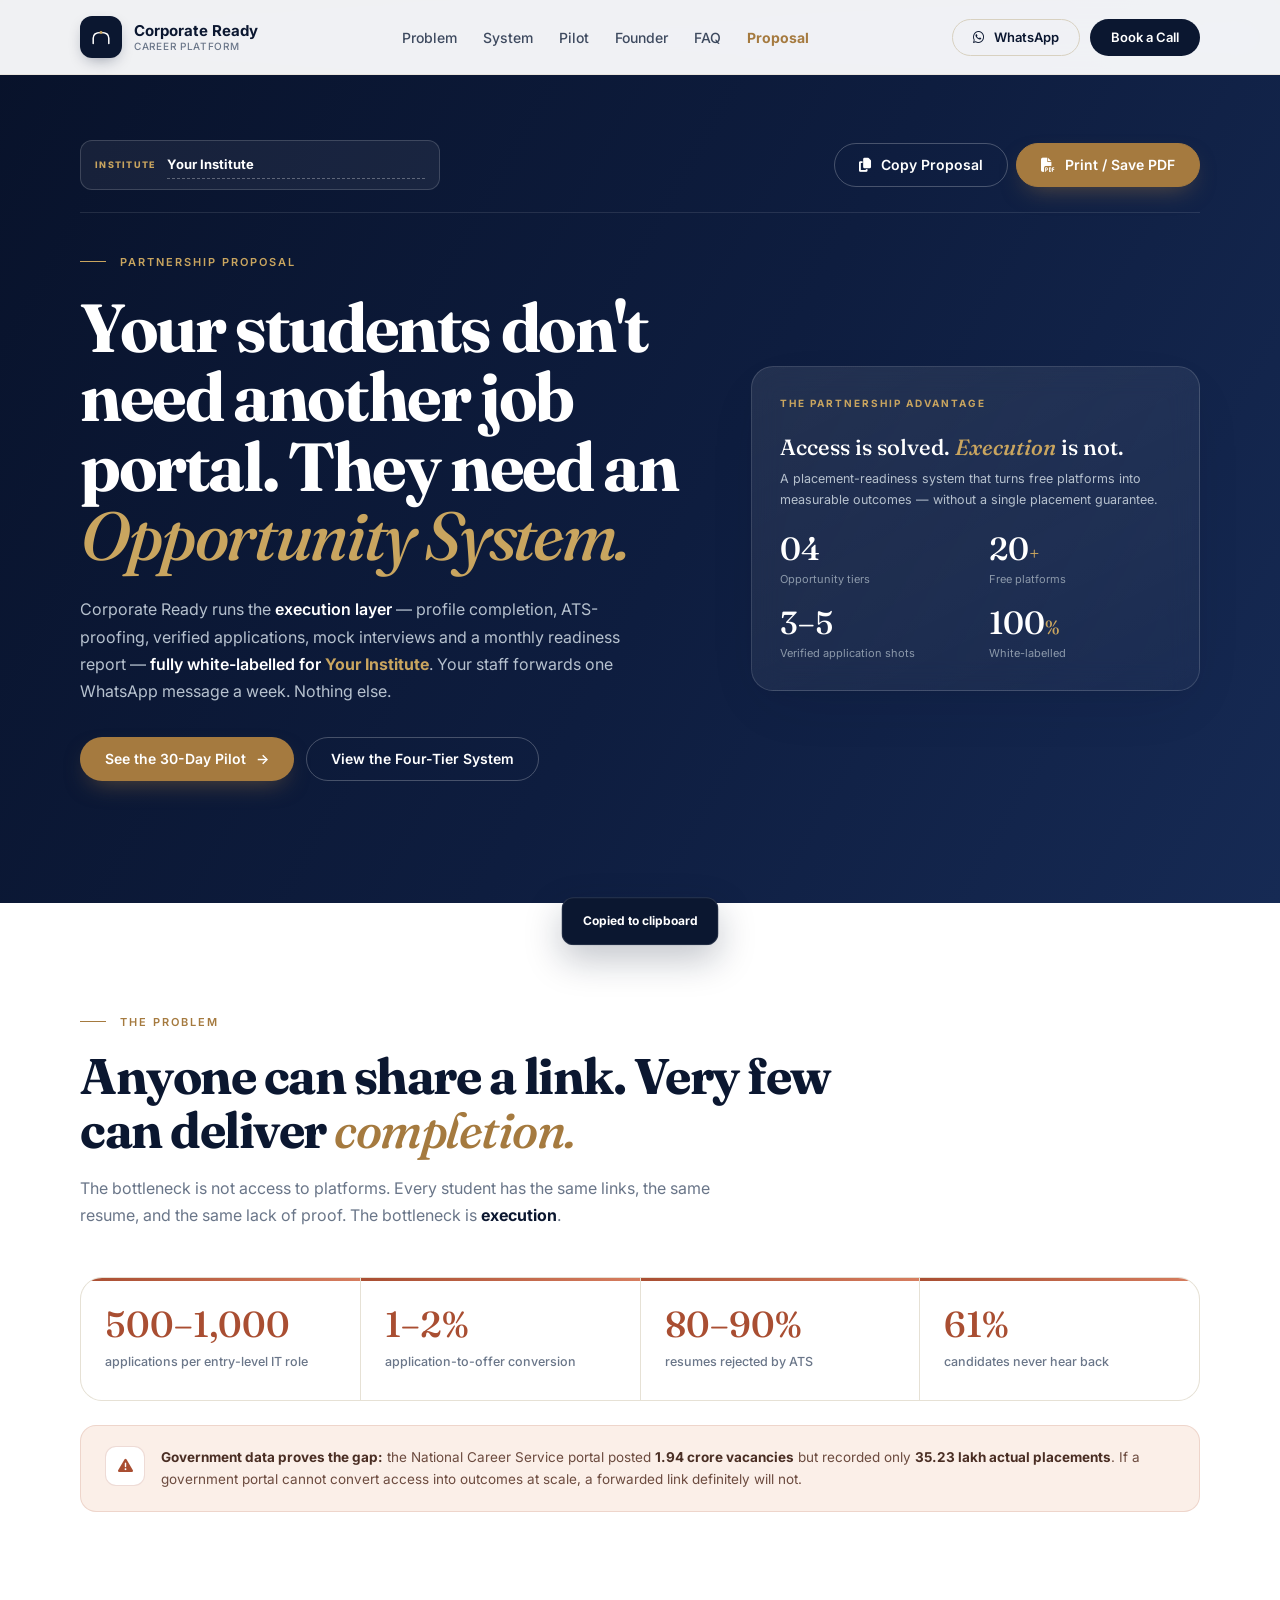
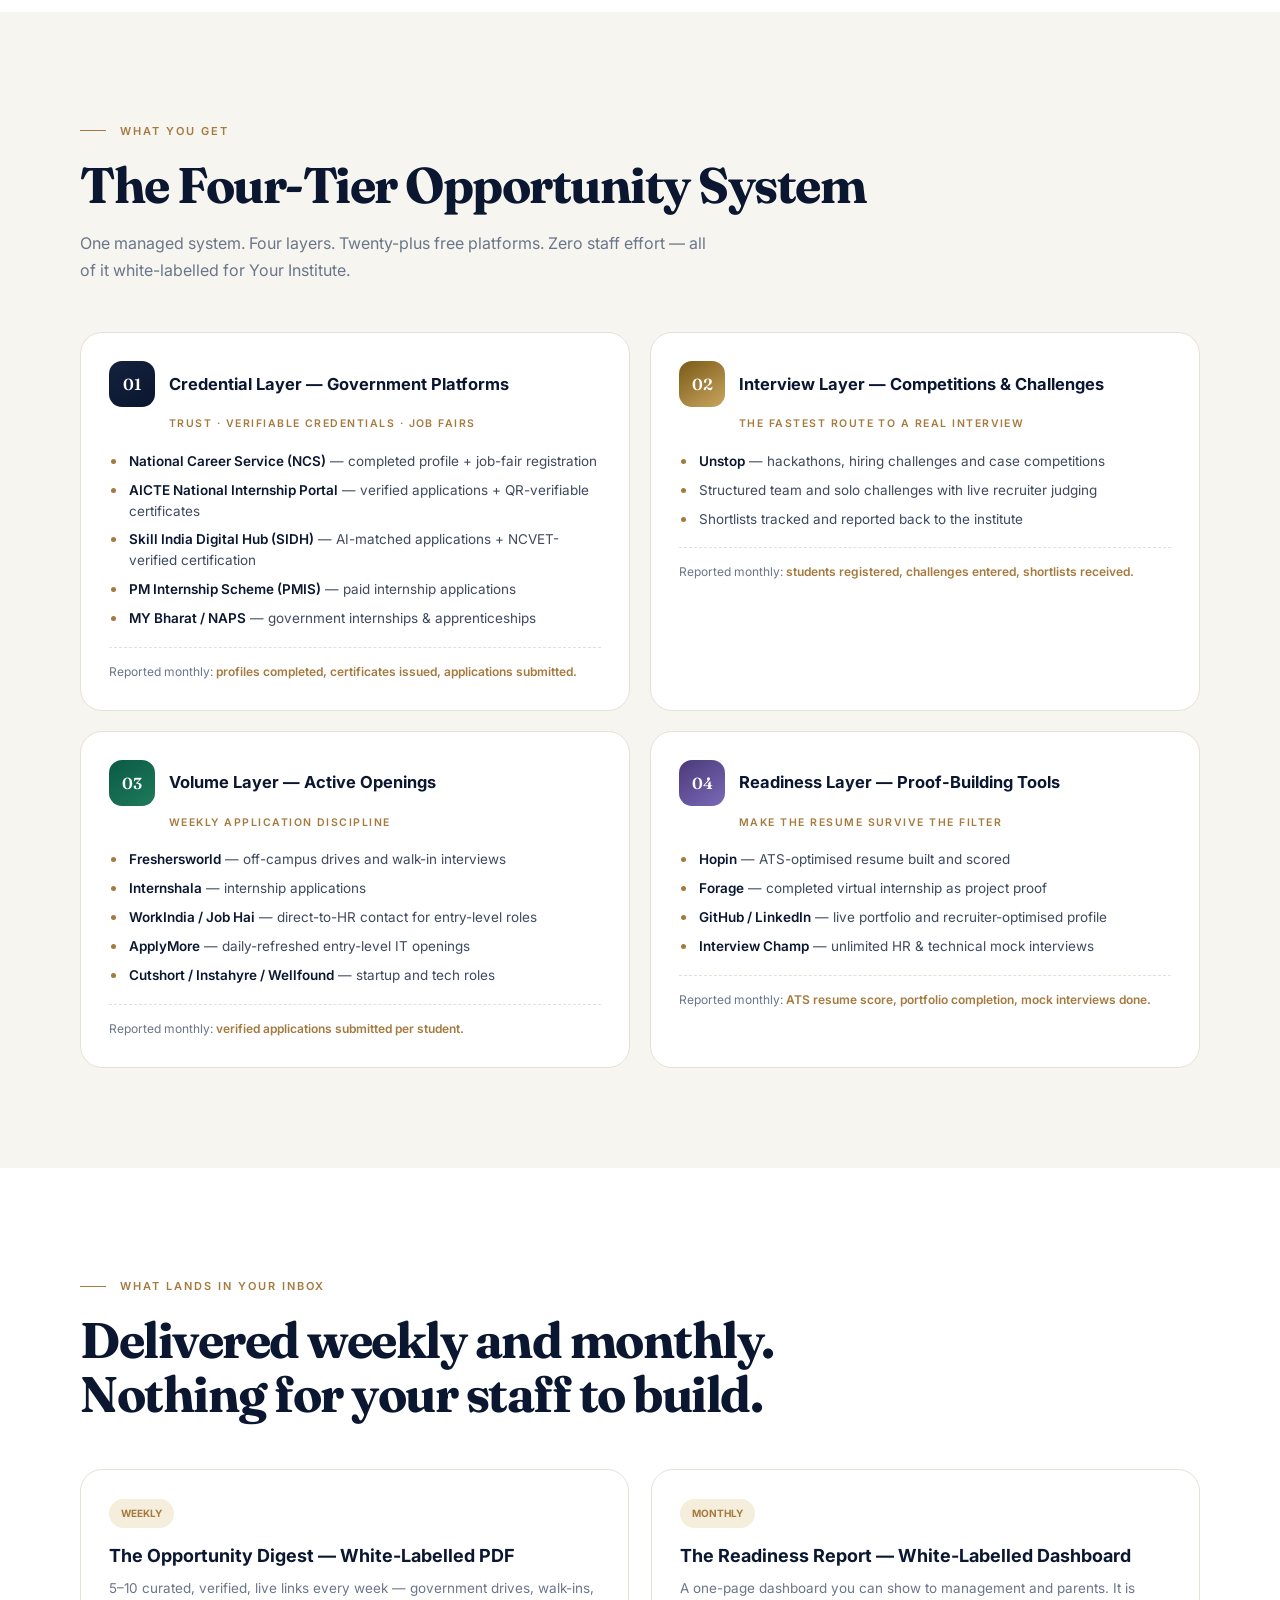
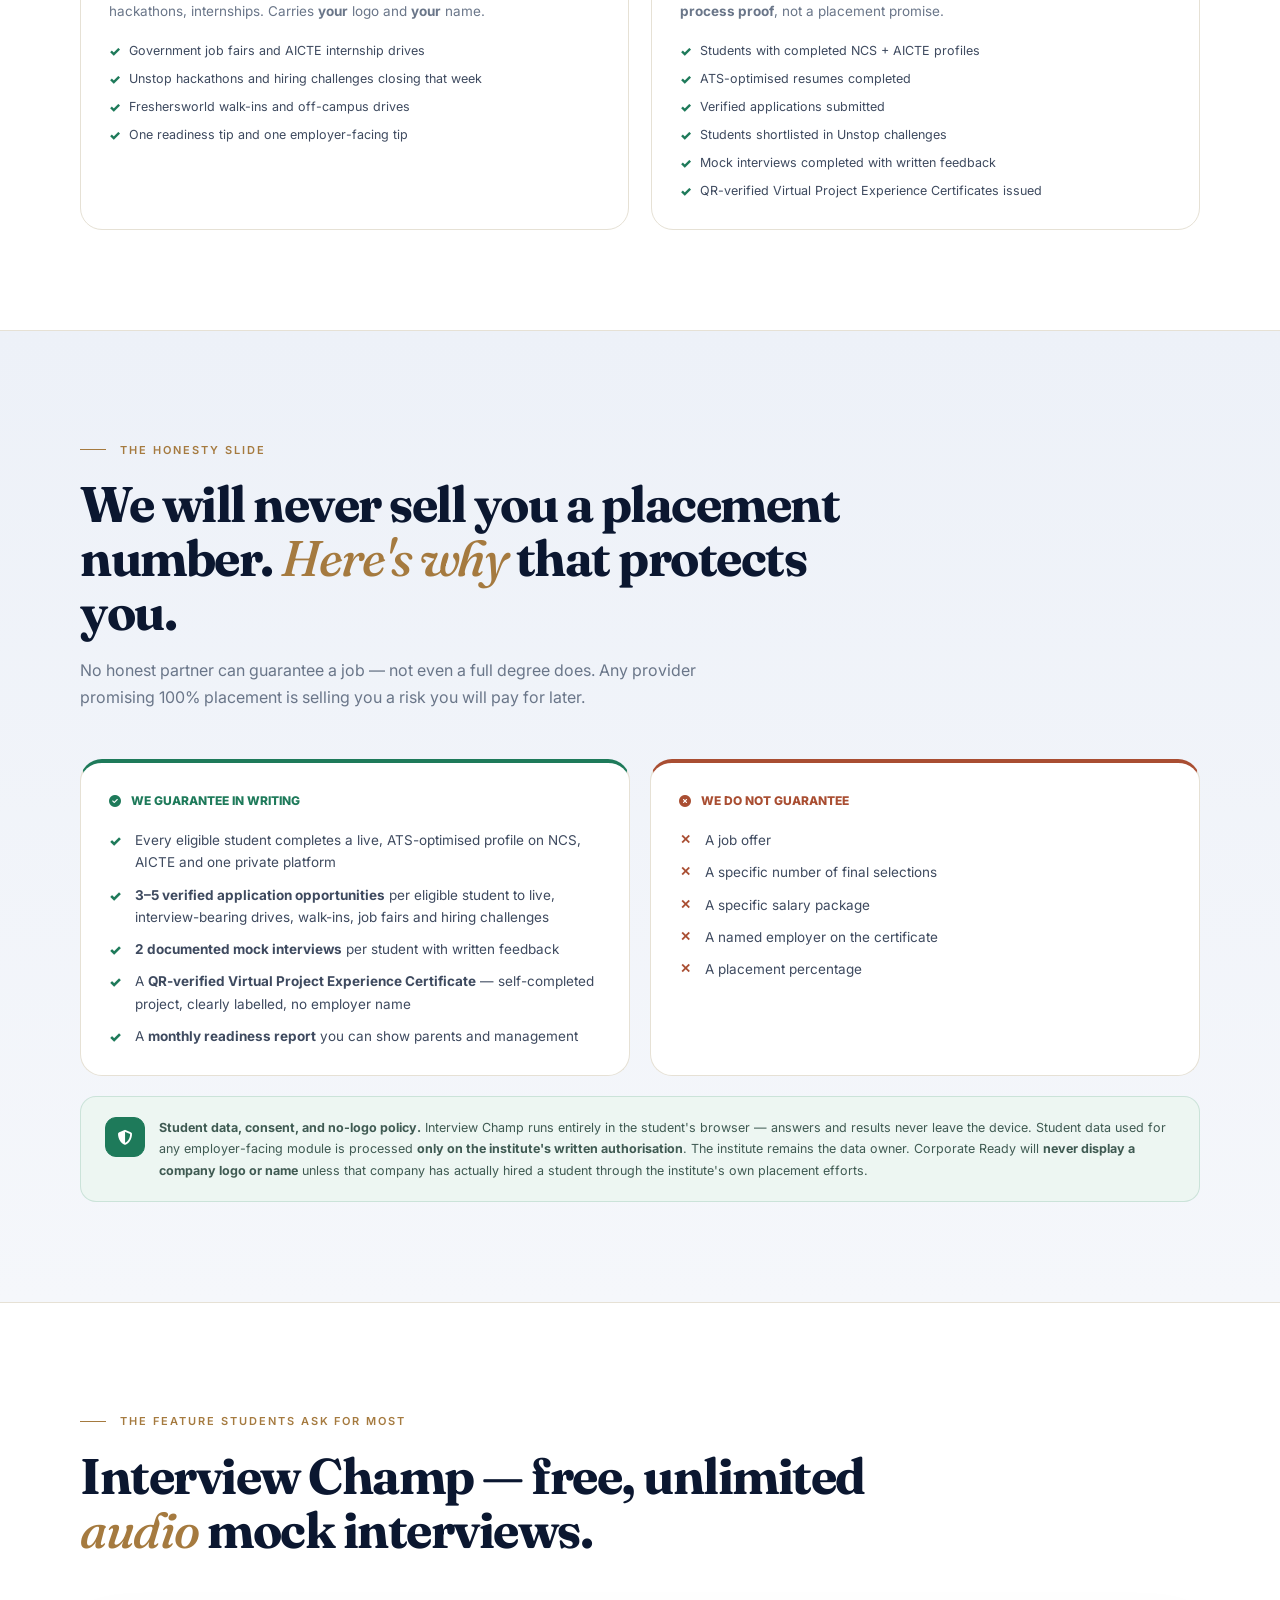
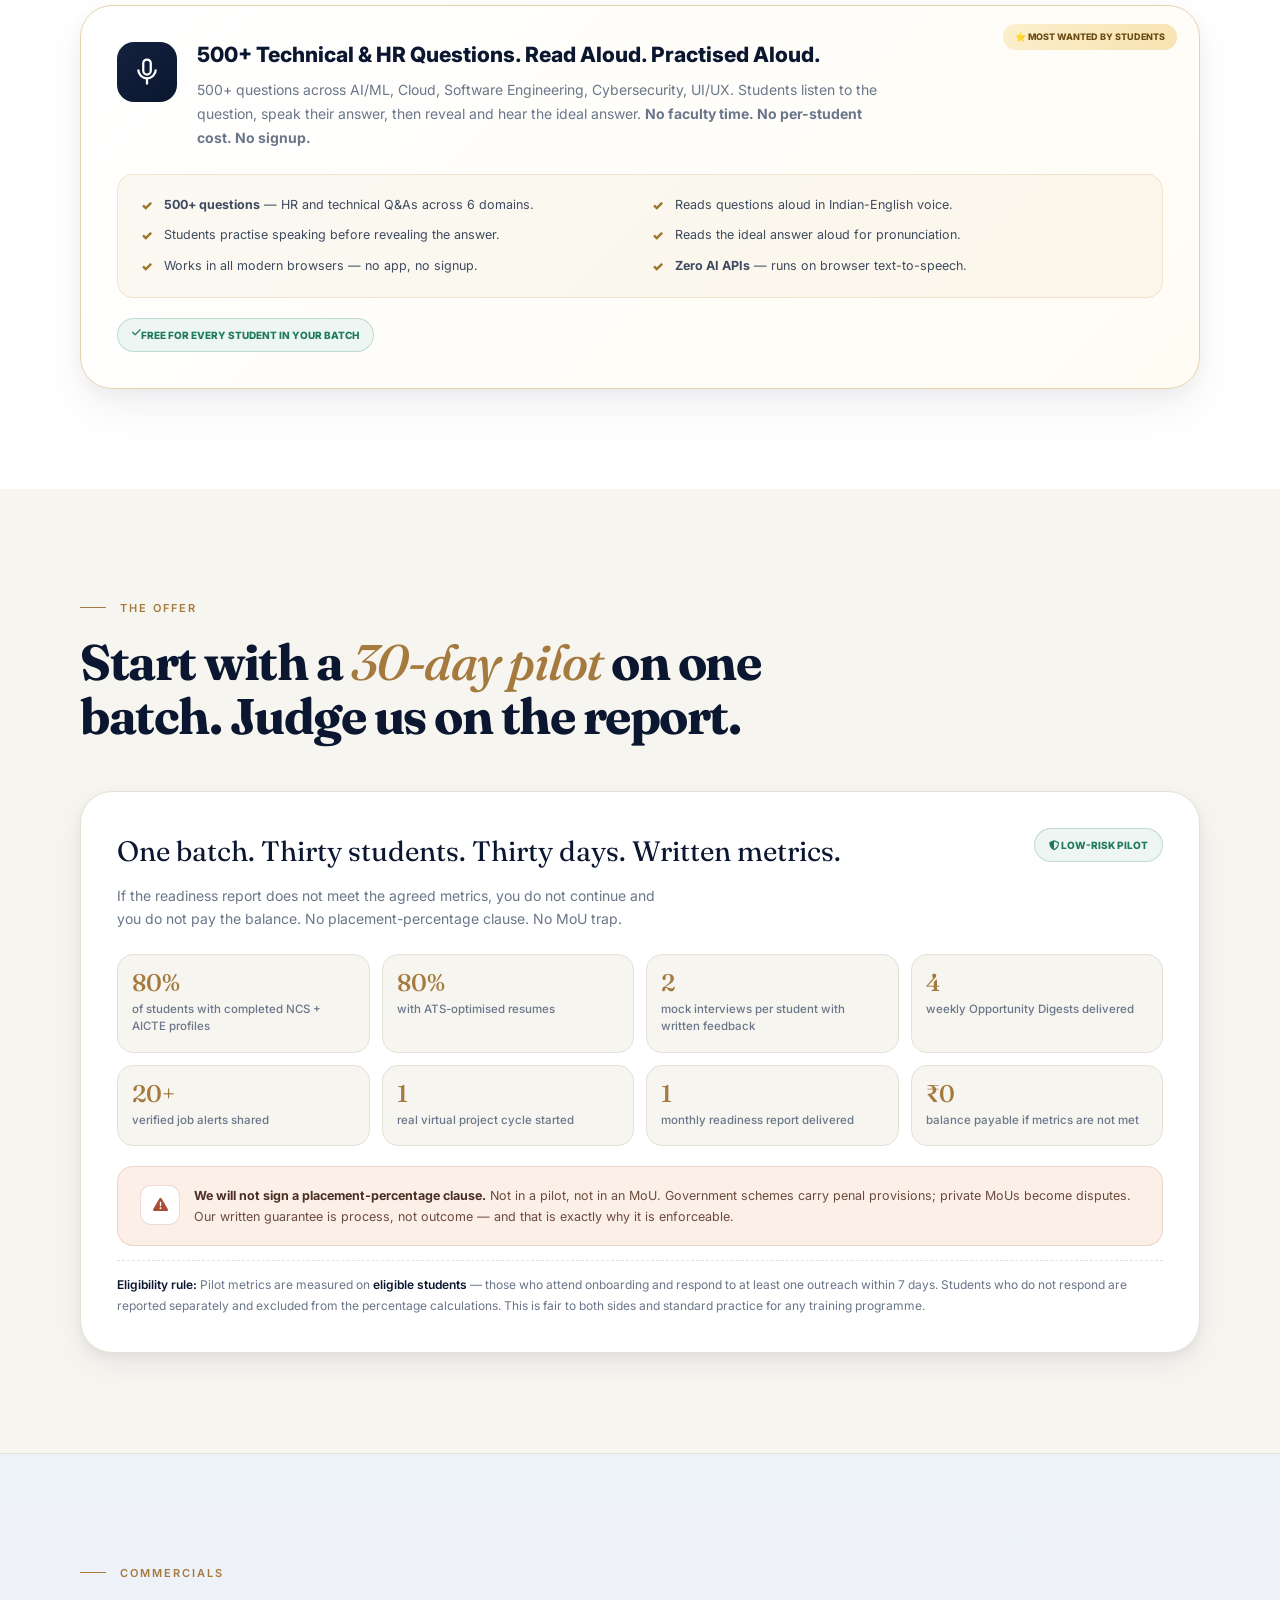
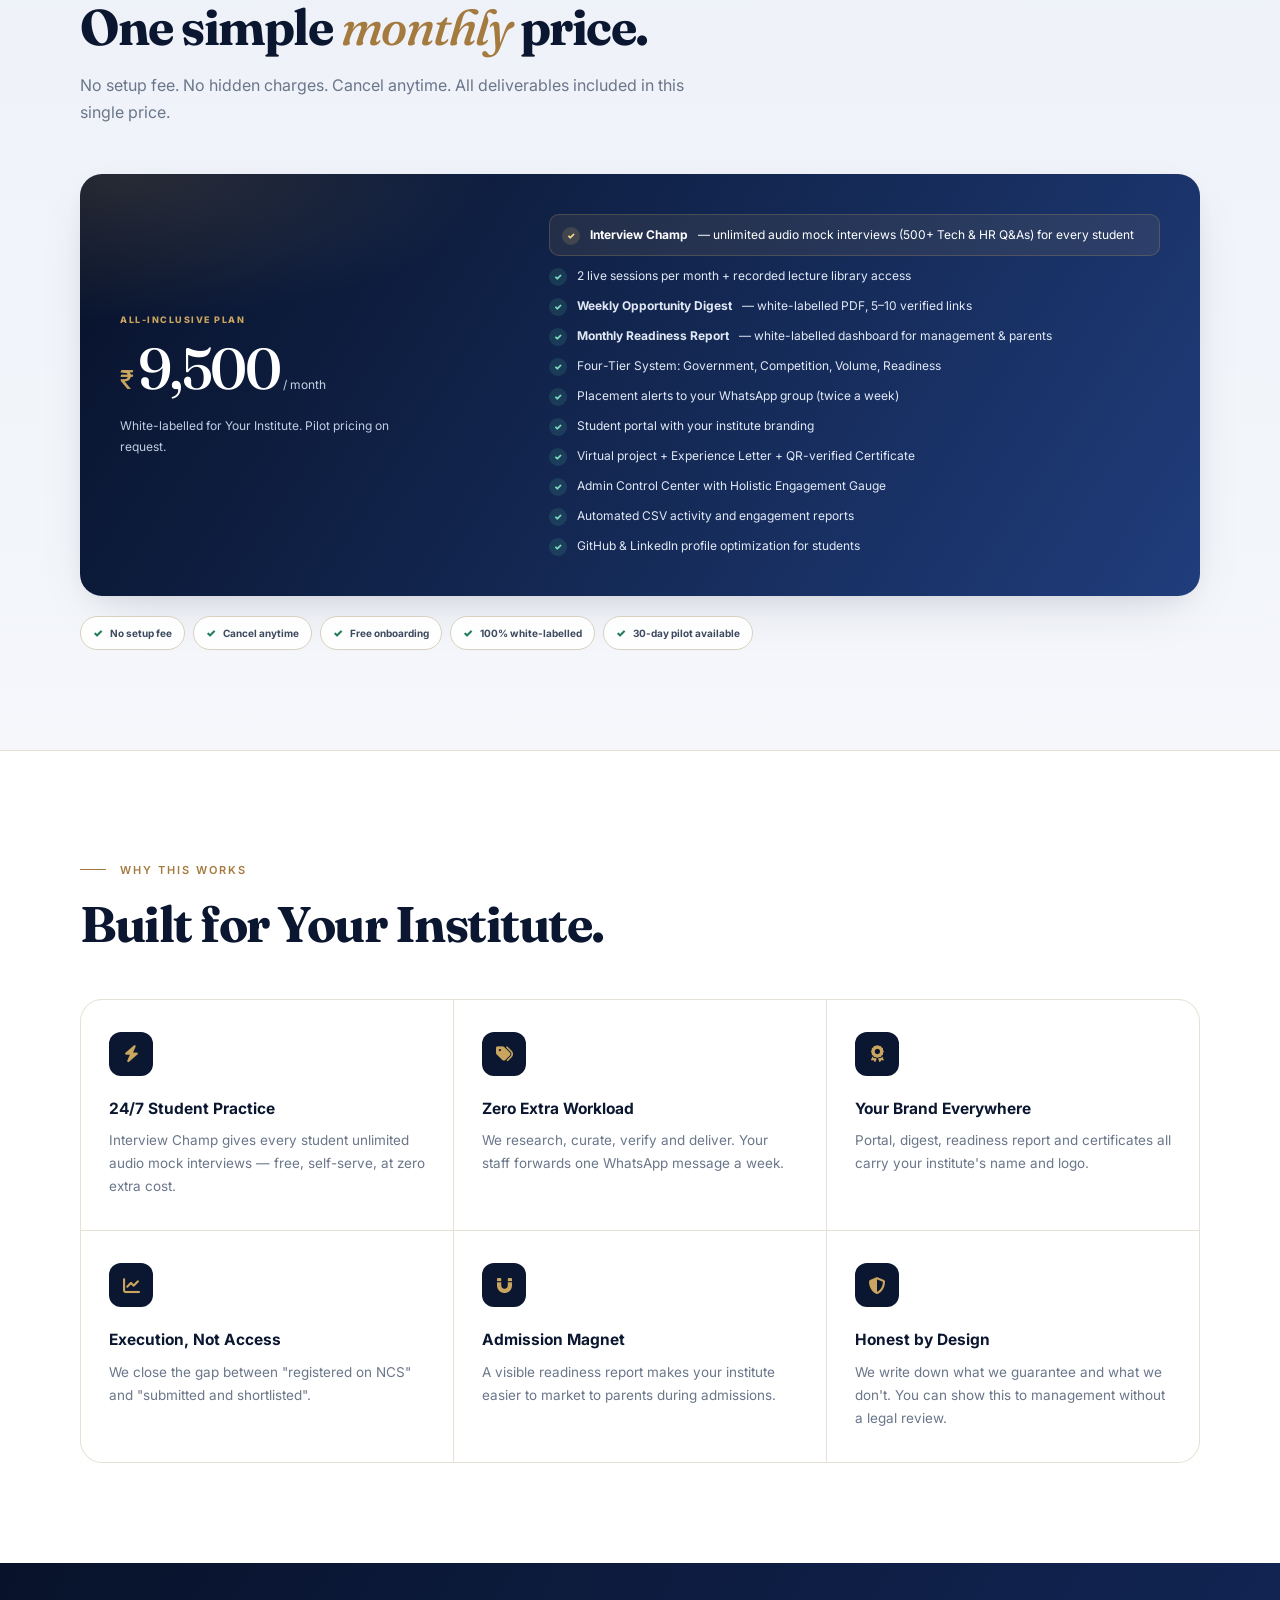
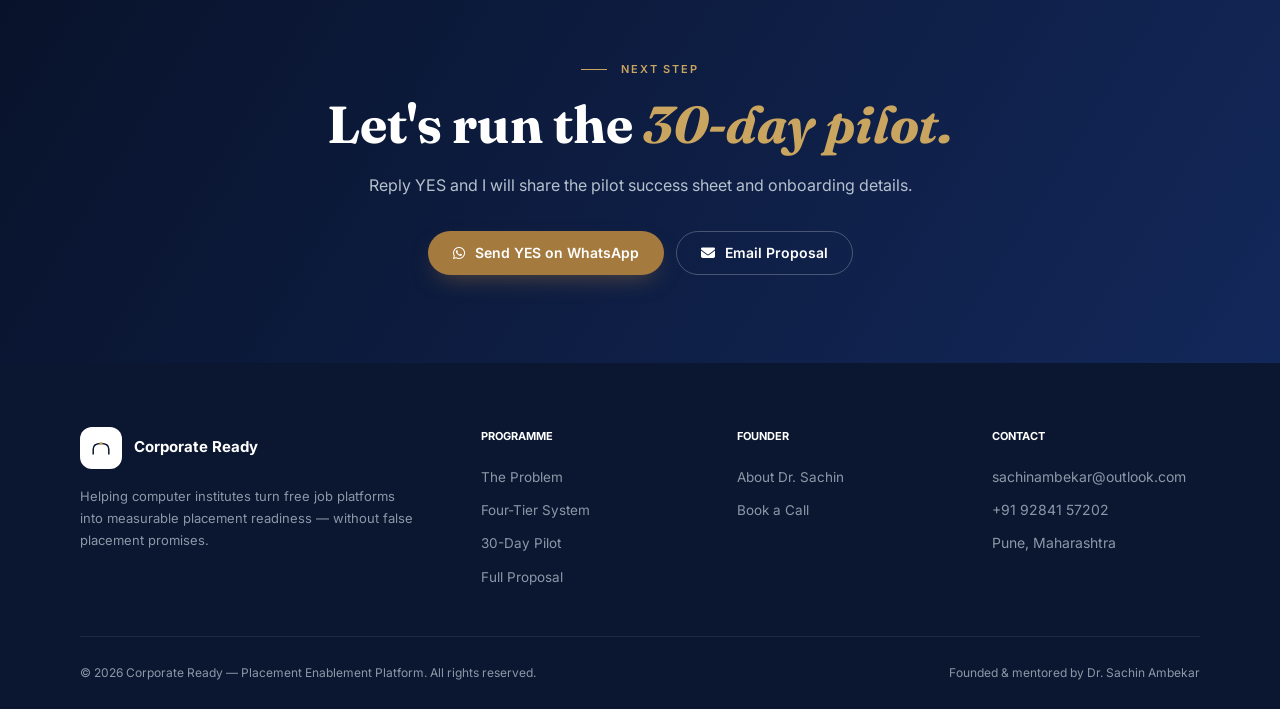
==== commit a78e2e99: "Update proposal.html" ====
--- a/proposal.html
+++ b/proposal.html
@@ -4,475 +4,21 @@
 <meta charset="UTF-8" />
 <meta name="viewport" content="width=device-width, initial-scale=1.0" />
 <meta name="theme-color" content="#0B1730" />
-<meta name="color-scheme" content="light" />
-<meta name="description" content="Corporate Ready — white-labelled placement enablement partnership proposal. Four-Tier Opportunity System, Weekly Digest, Monthly Readiness Report, Interview Champ, and a 30-day pilot with measurable outcomes." />
 <title>Partnership Proposal — Corporate Ready</title>
+<meta name="description" content="White-labelled placement enablement partnership proposal for institutes. Four-Tier Opportunity System, Weekly Digest, Monthly Readiness Report, Interview Champ, and a 30-day pilot with measurable metrics." />
 <link rel="preconnect" href="https://fonts.googleapis.com">
 <link rel="preconnect" href="https://fonts.gstatic.com" crossorigin>
 <link href="https://fonts.googleapis.com/css2?family=Fraunces:ital,opsz,wght@0,9..144,300..900;1,9..144,300..900&family=Inter:wght@400;500;600;700;800&display=swap" rel="stylesheet">
 <link rel="stylesheet" href="https://cdnjs.cloudflare.com/ajax/libs/font-awesome/6.5.0/css/all.min.css">
-<style>
-/* ===== DESIGN SYSTEM — Corporate Ready bronze/ink ===== */
-:root{
-  color-scheme:light;
-  --ink:#0B1730; --ink-strong:#0E1930; --ink-soft:#3E4A5F; --ink-muted:#6A7689;
-  --brand:#A57A3F; --brand-deep:#8F6934; --brand-dark:#0B1730; --brand-pale:#F5EEDD;
-  --gold:#C9A55F; --gold-bright:#E2C68A; --gold-light:#E6D3AE; --gold-pale:#F5EEDD;
-  --green:#1E7A5A; --green-pale:#EDF6F2; --red:#A94E32; --red-pale:#FBEFE8;
-  --line:#E6E1D5; --line-strong:#D8D1C0; --surface:#fff; --canvas:#F7F5F0;
-  --radius-sm:10px; --radius-md:16px; --radius-lg:22px;
-  --shadow-soft:0 1px 2px rgba(11,23,48,.04),0 2px 8px rgba(11,23,48,.04);
-  --shadow-card:0 4px 12px rgba(11,23,48,.05),0 12px 32px rgba(11,23,48,.06);
-  --shadow-deep:0 20px 60px -20px rgba(11,23,48,.15),0 8px 24px -8px rgba(11,23,48,.08);
-  --font:'Inter','Segoe UI',Roboto,-apple-system,BlinkMacSystemFont,'Helvetica Neue',Arial,sans-serif;
-  --serif:'Fraunces',Georgia,'Times New Roman',serif;
-  --page-width:1200px;
-}
-*,*::before,*::after{box-sizing:border-box}
-html{scroll-behavior:smooth;scroll-padding-top:90px}
-body{margin:0;color:var(--ink-soft);background:var(--canvas);font:400 15px/1.65 var(--font);letter-spacing:-.008em;-webkit-font-smoothing:antialiased;text-rendering:optimizeLegibility;overflow-x:hidden}
-::selection{color:#fff;background:var(--brand)}
-.wrap{width:min(100% - 48px,var(--page-width));margin-inline:auto}
-a{color:var(--brand);text-decoration:none;text-underline-offset:3px}
-a:focus-visible,button:focus-visible,input:focus-visible{outline:3px solid rgba(201,165,95,.85);outline-offset:4px}
-button,input{font:inherit}
-svg{display:block}
-
-@keyframes shimmer{0%{background-position:-200% 0}100%{background-position:200% 0}}
-@keyframes pulseGlow{0%,100%{box-shadow:0 0 0 0 rgba(69,211,160,.4)}50%{box-shadow:0 0 0 6px rgba(69,211,160,0)}}
-
-/* ===== NAV — landing page style ===== */
-.nav{position:fixed;top:0;left:0;right:0;z-index:1000;background:rgba(255,255,255,.94);backdrop-filter:saturate(180%) blur(20px);border-bottom:1px solid rgba(230,225,213,.65)}
-.nav-inner{display:flex;align-items:center;justify-content:space-between;height:74px;max-width:var(--page-width);margin:0 auto;padding:0 24px;gap:24px}
-.brand{display:flex;align-items:center;gap:12px;flex-shrink:0;color:var(--ink);text-decoration:none}
-.brand-mark{width:42px;height:42px;display:grid;place-items:center;border-radius:12px;background:var(--ink);color:#fff;box-shadow:0 6px 16px -6px rgba(11,23,48,.45)}
-.brand-mark svg{width:24px;height:24px}
-.brand-wordmark{display:flex;flex-direction:column;line-height:1.15}
-.brand-name{font-size:15px;font-weight:700;color:var(--ink);letter-spacing:-.01em;white-space:nowrap}
-.brand-tag{font-size:10px;font-weight:500;color:var(--ink-muted);letter-spacing:.07em;text-transform:uppercase;margin-top:2px}
-.nav-links{display:flex;align-items:center;gap:28px;list-style:none;flex:1;justify-content:center;margin:0;padding:0}
-.nav-links a{font-size:14px;font-weight:500;color:var(--ink-soft);transition:color .2s}
-.nav-links a:hover{color:var(--ink)}
-.nav-links a.active{color:var(--brand);font-weight:700}
-.nav-actions{display:flex;align-items:center;gap:10px;flex-shrink:0}
-.nav-actions .btn{padding:11px 20px;font-size:13px}
-.menu-toggle{display:none;width:40px;height:40px;border-radius:10px;border:1px solid var(--line);color:var(--ink);font-size:16px;place-items:center}
-
-/* ===== BUTTONS ===== */
-.btn{display:inline-flex;align-items:center;justify-content:center;gap:9px;min-height:43px;padding:11px 18px;color:inherit;border:1px solid transparent;border-radius:999px;font-size:13px;font-weight:600;line-height:1.25;cursor:pointer;white-space:nowrap;transition:transform .2s,box-shadow .2s,background .2s,border-color .2s}
-.btn:hover{transform:translateY(-2px)}
-.btn:active{transform:translateY(0)}
-.btn-primary{color:#fff;background:var(--ink-strong);border:1px solid var(--ink-strong);box-shadow:0 10px 20px -12px rgba(11,23,48,.4)}
-.btn-primary:hover{background:var(--ink);border-color:var(--ink);box-shadow:0 14px 28px -12px rgba(11,23,48,.5)}
-.btn-ghost{color:var(--ink-soft);border-color:var(--line-strong);background:transparent}
-.btn-ghost:hover{color:var(--ink);border-color:var(--ink);background:var(--ink);color:#fff}
-.btn-wa{color:#fff;background:var(--green);box-shadow:0 8px 18px -8px rgba(30,122,90,.5)}
-.btn-wa:hover{background:#196B4E;box-shadow:0 12px 24px -8px rgba(30,122,90,.55)}
-.btn-gold{color:#fff;background:var(--brand);border:1px solid var(--brand);box-shadow:0 10px 24px -10px rgba(165,122,63,.55)}
-.btn-gold:hover{background:var(--brand-deep);box-shadow:0 14px 28px -10px rgba(165,122,63,.6)}
-.btn-ghost-light{background:transparent;color:#fff;border:1px solid rgba(255,255,255,.24)}
-.btn-ghost-light:hover{background:#fff;color:var(--ink);border-color:#fff}
-
-/* ===== HERO ===== */
-.hero{position:relative;isolation:isolate;overflow:hidden;padding:120px 0 84px;color:#fff;background:linear-gradient(119deg,#08122A 0%,#0E1D3F 55%,#162A54 100%)}
-.hero::before{content:"";position:absolute;z-index:-1;inset:0;opacity:.25;background-image:linear-gradient(rgba(255,255,255,.05) 1px,transparent 1px),linear-gradient(90deg,rgba(255,255,255,.05) 1px,transparent 1px);background-size:52px 52px;mask-image:radial-gradient(ellipse at 79% 40%,#000,transparent 72%);pointer-events:none}
-.hero-bottom-line{position:absolute;right:0;bottom:0;left:0;height:3px;background:linear-gradient(90deg,transparent,var(--gold),#F5DFAA,var(--gold),transparent);background-size:200% 100%;opacity:.85;animation:shimmer 6s linear infinite}
-
-/* Hero utility row (institute + copy + print) */
-.hero-utility{display:flex;flex-wrap:wrap;justify-content:space-between;align-items:center;gap:14px;padding-bottom:24px;margin-bottom:36px;border-bottom:1px solid rgba(255,255,255,.1)}
-.inst-field{display:flex;align-items:center;gap:12px;flex:0 1 360px;min-width:230px;padding:10px 14px;border:1px solid rgba(255,255,255,.16);border-radius:12px;background:rgba(255,255,255,.06)}
-.inst-field label{flex:0 0 auto;color:var(--gold);font-size:9px;font-weight:800;letter-spacing:.14em;text-transform:uppercase}
-.inst-field input{width:100%;min-width:0;padding:3px 0;color:#fff;border:0;border-bottom:1px dashed rgba(255,255,255,.3);background:transparent;font-size:13px;font-weight:700;outline:none}
-.inst-field input::placeholder{color:rgba(255,255,255,.5)}
-.inst-field input:focus{border-bottom-color:var(--gold)}
-.hero-utility-actions{display:flex;gap:8px;flex-wrap:wrap}
-
-.hero-layout{display:grid;grid-template-columns:minmax(0,1.35fr) minmax(300px,.78fr);gap:clamp(35px,6vw,72px);align-items:center}
-.pill{display:inline-flex;align-items:center;gap:10px;padding:8px 14px;color:#E5ECF9;border:1px solid rgba(255,255,255,.14);border-radius:999px;background:rgba(255,255,255,.06);font-size:9px;font-weight:800;letter-spacing:.15em;text-transform:uppercase}
-.dot{width:7px;height:7px;border-radius:50%;background:#45D3A0;box-shadow:0 0 0 4px rgba(69,211,160,.18);animation:pulseGlow 2.4s ease-in-out infinite}
-.hero h1{max-width:780px;margin:23px 0 18px;color:#fff;font-family:var(--serif);font-size:clamp(34px,4.6vw,58px);font-weight:400;line-height:1.05;letter-spacing:-.035em}
-.hero h1 .hl{color:var(--gold);font-style:italic;font-weight:500}
-.hero p.lead{max-width:700px;margin:0;color:#B6C1CE;font-size:clamp(14px,1.3vw,16.5px);line-height:1.8}
-.hero p.lead strong{color:#fff;font-weight:600}
-.hero p.lead .inst{color:var(--gold);font-weight:700}
-.hero-meta{display:flex;flex-wrap:wrap;gap:8px;margin-top:26px}
-.chip{display:inline-flex;align-items:center;gap:6px;padding:8px 11px;color:#DCE4F3;border:1px solid rgba(255,255,255,.13);border-radius:8px;background:rgba(255,255,255,.055);font-size:10.5px;font-weight:600;line-height:1.35}
-.chip.chip-star{color:#F3D48F;border-color:rgba(201,165,95,.4);background:rgba(201,165,95,.12)}
-.hero-actions{display:flex;flex-wrap:wrap;align-items:center;gap:18px;margin-top:30px}
-.hero-actions .btn{min-height:47px;padding-inline:22px}
-.hero-text-link{display:inline-flex;align-items:center;gap:8px;color:#E4EBF9;font-size:13px;font-weight:600}
-.hero-text-link:hover{color:var(--gold)}
-
-.hero-panel{position:relative;overflow:hidden;padding:28px;color:#fff;border:1px solid rgba(255,255,255,.14);border-radius:var(--radius-lg);background:linear-gradient(154deg,rgba(255,255,255,.1),rgba(255,255,255,.035));box-shadow:var(--shadow-deep);backdrop-filter:blur(14px)}
-.hero-panel::before{content:"";position:absolute;top:0;right:25px;left:25px;height:2px;background:linear-gradient(90deg,transparent,var(--gold),transparent)}
-.hero-panel-top{display:flex;align-items:center;justify-content:space-between;flex-wrap:wrap;gap:9px}
-.panel-kicker{color:var(--gold);font-size:9px;font-weight:800;letter-spacing:.17em;text-transform:uppercase}
-.panel-status{display:inline-flex;align-items:center;gap:6px;color:#B6C1CE;font-size:9px;font-weight:600;letter-spacing:.08em;text-transform:uppercase}
-.panel-status-dot{width:6px;height:6px;border-radius:50%;background:#58D4A4}
-.hero-panel-title{max-width:350px;margin:22px 0 8px;font-family:var(--serif);font-size:clamp(22px,2vw,28px);font-weight:500;line-height:1.2;letter-spacing:-.02em;color:#fff}
-.hero-panel-title em{color:var(--gold);font-style:italic}
-.hero-panel-copy{margin:0;color:#B6C1CE;font-size:12.5px;line-height:1.7}
-.hero-panel-stats{display:grid;grid-template-columns:repeat(3,minmax(0,1fr));gap:0;margin-top:24px;padding:16px 0;border-top:1px solid rgba(255,255,255,.12);border-bottom:1px solid rgba(255,255,255,.12)}
-.hero-panel-stats>div{min-width:0;padding:0 12px;border-left:1px solid rgba(255,255,255,.13)}
-.hero-panel-stats>div:first-child{padding-left:0;border-left:0}
-.hero-panel-stats strong{display:block;font-family:var(--serif);color:#fff;font-size:24px;font-weight:500;letter-spacing:-.03em;line-height:1.1}
-.hero-panel-stats span{display:block;margin-top:6px;color:#8C99AA;font-size:10px;font-weight:600;line-height:1.5}
-.hero-panel-price{display:flex;align-items:center;justify-content:space-between;gap:16px;padding-top:20px}
-.panel-price-label{display:block;color:var(--gold);font-size:9px;font-weight:800;letter-spacing:.13em;text-transform:uppercase}
-.panel-price-value{margin-top:4px;font-family:var(--serif);color:#fff;font-size:28px;font-weight:500;line-height:1.15;letter-spacing:-.03em}
-.panel-price-value small{font-family:var(--font);color:#8C99AA;font-size:11px;font-weight:500;letter-spacing:0}
-.panel-price-mark{display:grid;place-items:center;width:34px;height:34px;color:var(--gold);border:1px solid rgba(201,165,95,.35);border-radius:50%;background:rgba(201,165,95,.1);font-size:14px}
-.panel-link{display:flex;align-items:center;justify-content:space-between;gap:12px;margin-top:20px;padding-top:16px;color:var(--gold);border-top:1px solid rgba(255,255,255,.1);font-size:11.5px;font-weight:700}
-.panel-link span{transition:transform .2s}
-.panel-link:hover span:last-child{transform:translateX(4px)}
-
-/* ===== SECTIONS ===== */
-section{padding:72px 0}
-.section-head{max-width:800px;margin-bottom:34px}
-.eyebrow{display:inline-block;margin-bottom:10px;color:var(--brand);font-size:11px;font-weight:600;letter-spacing:.18em;text-transform:uppercase}
-h2{margin:0;color:var(--ink);font-family:var(--serif);font-size:clamp(28px,3.6vw,44px);font-weight:400;line-height:1.1;letter-spacing:-.028em}
-.sub{max-width:780px;margin:14px 0 0;color:var(--ink-muted);font-size:15px;line-height:1.75}
-.sub .inst{color:var(--brand);font-weight:700}
-
-/* ===== PROBLEM ===== */
-.problem-grid{display:grid;grid-template-columns:repeat(4,minmax(0,1fr));gap:14px;margin-top:8px}
-.problem-card{position:relative;overflow:hidden;padding:24px 22px 22px;border:1px solid var(--line);border-radius:var(--radius-md);background:#fff;box-shadow:var(--shadow-soft)}
-.problem-card::before{content:"";position:absolute;top:0;left:0;width:100%;height:3px;background:linear-gradient(90deg,var(--red),#D67D5F)}
-.problem-num{display:block;color:var(--red);font-family:var(--serif);font-size:clamp(26px,2.8vw,36px);font-weight:500;line-height:1.05;letter-spacing:-.03em}
-.problem-label{display:block;margin-top:10px;color:var(--ink-muted);font-size:12px;line-height:1.6;font-weight:500}
-.problem-callout{display:flex;align-items:flex-start;gap:14px;margin-top:20px;padding:20px 22px;border:1px solid rgba(169,78,50,.16);border-radius:var(--radius-md);background:var(--red-pale)}
-.problem-callout .ci{flex:0 0 38px;width:38px;height:38px;display:grid;place-items:center;color:var(--red);border:1px solid rgba(169,78,50,.2);border-radius:11px;background:#fff}
-.problem-callout .ci svg{width:19px;height:19px;fill:none;stroke:currentColor;stroke-width:2;stroke-linecap:round;stroke-linejoin:round}
-.problem-callout p{margin:0;color:#6C4B3F;font-size:13.5px;line-height:1.7}
-.problem-callout strong{color:#4A2E24;font-weight:700}
-
-/* ===== TIERS ===== */
-.tier-grid{display:grid;grid-template-columns:repeat(2,minmax(0,1fr));gap:20px}
-.tier{position:relative;overflow:hidden;padding:30px;border:1px solid var(--line);border-radius:var(--radius-lg);background:#fff;box-shadow:var(--shadow-soft);transition:transform .25s,box-shadow .25s,border-color .25s}
-.tier:hover{transform:translateY(-4px);border-color:var(--gold-light);box-shadow:var(--shadow-card)}
-.tier-top{display:flex;align-items:center;gap:14px;margin-bottom:10px}
-.tier-badge{flex:0 0 46px;width:46px;height:46px;display:grid;place-items:center;color:#fff;border-radius:13px;background:linear-gradient(145deg,var(--ink-strong),var(--ink));box-shadow:0 8px 18px -6px rgba(11,23,48,.35);font-family:var(--serif);font-size:16px;font-weight:600;letter-spacing:-.02em}
-.tier:nth-child(2) .tier-badge{background:linear-gradient(145deg,#7A5A17,var(--gold));box-shadow:0 8px 18px -6px rgba(201,165,95,.4)}
-.tier:nth-child(3) .tier-badge{background:linear-gradient(145deg,#0B5A45,var(--green));box-shadow:0 8px 18px -6px rgba(30,122,90,.35)}
-.tier:nth-child(4) .tier-badge{background:linear-gradient(145deg,#4B3A78,#7A69B8);box-shadow:0 8px 18px -6px rgba(106,90,181,.35)}
-.tier h3{margin:0;color:var(--ink);font-size:16px;font-weight:700;line-height:1.3;letter-spacing:-.015em}
-.tier-purpose{margin:0 0 18px;color:var(--brand);font-size:10px;font-weight:600;letter-spacing:.13em;text-transform:uppercase;padding-left:60px}
-.tier ul{display:grid;gap:9px;margin:0;padding:0;list-style:none}
-.tier li{position:relative;padding-left:20px;color:var(--ink-soft);font-size:13.5px;line-height:1.6}
-.tier li::before{content:"";position:absolute;top:.65em;left:2px;width:5px;height:5px;border-radius:50%;background:var(--brand)}
-.tier li strong{color:var(--ink);font-weight:600}
-.tier-foot{margin-top:18px;padding-top:14px;border-top:1px dashed var(--line);color:var(--ink-muted);font-size:12px;font-weight:500}
-.tier-foot b{color:var(--brand);font-weight:600}
-
-/* ===== DELIVERABLES ===== */
-.deliver-grid{display:grid;grid-template-columns:repeat(2,minmax(0,1fr));gap:22px}
-.deliver{position:relative;overflow:hidden;padding:28px;border:1px solid var(--line);border-radius:var(--radius-lg);background:#fff;box-shadow:var(--shadow-soft)}
-.deliver::before{content:"";position:absolute;top:0;left:0;width:100%;height:3px;background:linear-gradient(90deg,var(--brand),var(--gold-bright))}
-.deliver-tag{display:inline-flex;align-items:center;gap:6px;margin-bottom:14px;padding:6px 12px;color:var(--brand);border:1px solid var(--gold-light);border-radius:999px;background:var(--brand-pale);font-size:10px;font-weight:700;letter-spacing:.08em;text-transform:uppercase}
-.deliver h3{margin:0 0 10px;color:var(--ink);font-size:18px;font-weight:700;line-height:1.32;letter-spacing:-.02em}
-.deliver p{margin:0 0 16px;color:var(--ink-muted);font-size:13.5px;line-height:1.7}
-.deliver p strong{color:var(--ink);font-weight:600}
-.deliver-list{display:grid;gap:8px;margin:0;padding:0;list-style:none}
-.deliver-list li{position:relative;padding-left:20px;color:var(--ink-soft);font-size:12.5px;line-height:1.6}
-.deliver-list li::before{content:"✓";position:absolute;top:0;left:0;color:var(--green);font-weight:900;font-size:13px}
-.deliver-metrics{display:grid;gap:6px;margin-top:16px;padding:14px 16px;border-radius:var(--radius-sm);background:var(--canvas);border:1px solid var(--line)}
-.deliver-metrics div{display:flex;align-items:center;justify-content:space-between;gap:10px;font-size:12px;color:var(--ink-muted);padding:4px 0}
-.deliver-metrics div + div{border-top:1px solid var(--line)}
-.deliver-metrics div b{color:var(--brand);font-weight:700;font-variant-numeric:tabular-nums}
-
-/* ===== HONESTY ===== */
-.honesty{position:relative;overflow:hidden;border-top:1px solid var(--line);border-bottom:1px solid var(--line);background:linear-gradient(180deg,#EDF1F8 0%,#F5F7FB 100%)}
-.honesty-box{display:grid;grid-template-columns:repeat(2,minmax(0,1fr));gap:20px;margin-top:6px}
-.honesty-col{padding:28px;border-radius:var(--radius-lg);border:1px solid var(--line);background:#fff;box-shadow:var(--shadow-soft)}
-.honesty-col.yes{border-top:4px solid var(--green)}
-.honesty-col.no{border-top:4px solid var(--red)}
-.honesty-col h3{display:flex;align-items:center;gap:10px;margin:0 0 16px;font-size:12px;font-weight:800;letter-spacing:.05em;text-transform:uppercase}
-.honesty-col.yes h3{color:var(--green)}
-.honesty-col.no h3{color:var(--red)}
-.honesty-col ul{display:grid;gap:10px;margin:0;padding:0;list-style:none}
-.honesty-col li{position:relative;padding-left:24px;color:var(--ink-soft);font-size:13.5px;line-height:1.65}
-.honesty-col li strong{color:var(--ink);font-weight:700}
-.honesty-col.yes li::before{content:"✓";position:absolute;top:0;left:0;color:var(--green);font-weight:900;font-size:14px}
-.honesty-col.no li::before{content:"✕";position:absolute;top:0;left:1px;color:var(--red);font-weight:900;font-size:13px}
-.honesty-note{display:flex;align-items:flex-start;gap:14px;margin-top:20px;padding:20px 22px;border:1px solid rgba(30,122,90,.16);border-radius:var(--radius-md);background:var(--green-pale)}
-.honesty-note .ci{flex:0 0 38px;width:38px;height:38px;display:grid;place-items:center;color:var(--green);border:1px solid rgba(30,122,90,.2);border-radius:11px;background:#fff}
-.honesty-note .ci svg{width:18px;height:18px;fill:none;stroke:currentColor;stroke-width:2;stroke-linecap:round;stroke-linejoin:round}
-.honesty-note p{margin:0;color:#3F5A52;font-size:12.5px;line-height:1.7}
-.honesty-note strong{color:#1D3A32;font-weight:700}
-
-/* ===== INTERVIEW CHAMP (featured) ===== */
-.card-featured{position:relative;overflow:hidden;margin-bottom:20px;padding:38px 38px 32px;border:1px solid var(--gold-light);border-radius:var(--radius-lg);background:linear-gradient(135deg,#fff 0%,#FFFCF4 100%);box-shadow:var(--shadow-card)}
-.card-featured::before{content:"";position:absolute;top:0;right:0;left:0;height:3px;background:linear-gradient(90deg,var(--brand),var(--gold-bright) 48%,var(--brand));background-size:200% 100%;animation:shimmer 8s linear infinite}
-.featured-badge{position:absolute;top:16px;right:20px;z-index:2;display:inline-flex;align-items:center;gap:6px;padding:6px 12px;color:#6A4B13;border:1px solid rgba(201,165,95,.3);border-radius:999px;background:linear-gradient(135deg,#FBEFCE,#F8E3B0);box-shadow:0 4px 12px rgba(201,165,95,.2);font-size:9px;font-weight:800;letter-spacing:.09em;text-transform:uppercase}
-.featured-content{display:grid;gap:22px}
-.featured-top{display:grid;grid-template-columns:minmax(0,1.15fr) minmax(280px,.85fr);gap:32px;align-items:center}
-.featured-main{display:flex;align-items:flex-start;gap:20px;min-width:0}
-.card-icon-lg{display:grid;place-items:center;flex:0 0 auto;width:66px;height:66px;color:#fff;border:1px solid rgba(255,255,255,.2);border-radius:19px;background:linear-gradient(145deg,var(--ink-strong),var(--ink));box-shadow:0 12px 26px -8px rgba(11,23,48,.4)}
-.card-icon-lg svg{width:32px;height:32px;fill:none;stroke:currentColor;stroke-width:1.8;stroke-linecap:round;stroke-linejoin:round}
-.eyebrow-small{display:inline-block;margin-bottom:6px;color:var(--brand);font-size:10px;font-weight:700;letter-spacing:.14em;text-transform:uppercase}
-.featured-main h3{margin:0 0 10px;color:var(--ink);font-size:clamp(20px,2.1vw,24px);font-weight:700;line-height:1.28;letter-spacing:-.02em}
-.featured-main p{max-width:640px;margin:0;color:var(--ink-muted);font-size:13.5px;line-height:1.7}
-.featured-main p strong{color:var(--ink);font-weight:600}
-.preview-frame{position:relative;border:1px solid rgba(201,165,95,.22);border-radius:var(--radius-md);background:linear-gradient(160deg,#fff,#FAFBFF);box-shadow:0 24px 55px -20px rgba(11,23,48,.28),0 12px 26px -12px rgba(11,23,48,.18);overflow:hidden}
-.preview-bar{display:flex;align-items:center;justify-content:space-between;gap:10px;padding:9px 14px;border-bottom:1px solid var(--line);background:var(--canvas)}
-.preview-dot-row{display:inline-flex;gap:5px}
-.preview-dot-row i{width:8px;height:8px;border-radius:50%;background:#D9E2F2}
-.preview-dot-row i:nth-child(1){background:#F4C4B8}
-.preview-dot-row i:nth-child(2){background:#F3DFA8}
-.preview-dot-row i:nth-child(3){background:#B9E4C9}
-.preview-tab{display:inline-flex;align-items:center;gap:6px;padding:3px 10px;color:var(--ink-muted);background:#fff;border:1px solid var(--line);border-radius:6px;font-size:9px;font-weight:700}
-.preview-live{display:inline-flex;align-items:center;gap:4px;color:#A4340E;background:rgba(255,80,40,.09);border:1px solid rgba(255,80,40,.2);border-radius:999px;padding:2px 8px;font-size:8px;font-weight:800;letter-spacing:.12em;text-transform:uppercase}
-.preview-live::before{content:"";width:5px;height:5px;border-radius:50%;background:#FF5030;animation:pulseGlow 1.8s ease-in-out infinite}
-.preview-content{padding:16px 18px 18px}
-.preview-label{display:flex;align-items:center;justify-content:space-between;gap:8px;margin-bottom:7px;color:var(--ink-muted);font-size:8px;font-weight:800;letter-spacing:.14em;text-transform:uppercase}
-.preview-label .tag{color:var(--brand)}
-.preview-q{color:var(--ink);font-size:13px;font-weight:700;line-height:1.4;letter-spacing:-.01em;margin-bottom:12px}
-.preview-answer{display:flex;align-items:center;gap:10px;padding:9px 11px;border:1px solid var(--line);border-radius:10px;background:#fff;margin-bottom:12px}
-.preview-mic{flex:0 0 22px;width:22px;height:22px;border-radius:50%;display:grid;place-items:center;color:var(--gold);background:linear-gradient(145deg,var(--ink-strong),var(--ink));font-size:10px;box-shadow:0 4px 10px rgba(11,23,48,.24)}
-.preview-answer-text{flex:1;font-size:11px;color:var(--ink-muted)}
-.preview-ok{display:flex;align-items:center;gap:10px;padding:9px 11px;border-radius:10px;background:var(--green-pale);border:1px solid rgba(30,122,90,.22)}
-.preview-ok div{flex:1;font-size:11px;font-weight:700;color:#064E3B}
-.preview-ok span{flex:0 0 22px;width:22px;height:22px;border-radius:50%;background:#10B981;color:#fff;display:grid;place-items:center;font-size:10px;font-weight:800}
-.featured-bullets{display:grid;grid-template-columns:repeat(2,minmax(0,1fr));gap:10px 22px;margin:0;padding:18px 21px;border:1px solid rgba(201,165,95,.27);border-radius:15px;background:rgba(201,165,95,.065);list-style:none}
-.featured-bullets li{position:relative;padding-left:24px;color:var(--ink-soft);font-size:12.5px;line-height:1.65}
-.featured-bullets li::before{content:"✓";position:absolute;top:0;left:1px;color:#9B762C;font-size:13px;font-weight:900}
-.featured-bullets strong{color:var(--ink);font-weight:700}
-.featured-tag{display:inline-flex;align-items:center;align-self:flex-start;gap:6px;margin-top:1px;padding:7px 12px;color:var(--green);border:1px solid rgba(30,122,90,.22);border-radius:999px;background:var(--green-pale);font-size:9px;font-weight:800;letter-spacing:.08em;text-transform:uppercase}
-
-/* ===== PILOT ===== */
-.pilot{position:relative;overflow:hidden;padding:34px;border:1px solid var(--line);border-radius:var(--radius-lg);background:#fff;box-shadow:var(--shadow-card)}
-.pilot::before{content:"";position:absolute;top:0;left:0;right:0;height:3px;background:linear-gradient(90deg,var(--brand),var(--gold-bright))}
-.pilot-head{display:flex;align-items:flex-start;justify-content:space-between;gap:20px;flex-wrap:wrap;margin-bottom:22px}
-.pilot-head h3{margin:0;color:var(--ink);font-family:var(--serif);font-size:clamp(20px,2.2vw,26px);font-weight:400;line-height:1.2;letter-spacing:-.02em}
-.pilot-head p{margin:10px 0 0;max-width:640px;color:var(--ink-muted);font-size:13px;line-height:1.7}
-.pilot-pill{flex:0 0 auto;display:inline-flex;align-items:center;gap:7px;padding:8px 13px;border-radius:999px;background:var(--green-pale);border:1px solid rgba(30,122,90,.22);color:var(--green);font-size:10px;font-weight:800;letter-spacing:.05em}
-.pilot-metrics{display:grid;grid-template-columns:repeat(4,minmax(0,1fr));gap:12px;margin:0;padding:0;list-style:none}
-.pilot-metrics li{position:relative;padding:16px 15px 14px;border:1px solid var(--line);border-radius:var(--radius-md);background:var(--canvas)}
-.pilot-metrics .n{display:block;color:var(--brand);font-family:var(--serif);font-size:24px;font-weight:500;line-height:1;letter-spacing:-.03em}
-.pilot-metrics .l{display:block;margin-top:8px;color:var(--ink-muted);font-size:11.5px;line-height:1.5;font-weight:500}
-.pilot-exit{display:flex;align-items:flex-start;gap:14px;margin-top:20px;padding:18px 20px;border:1px solid rgba(169,78,50,.16);border-radius:var(--radius-md);background:var(--red-pale)}
-.pilot-exit .ci{flex:0 0 36px;width:36px;height:36px;display:grid;place-items:center;color:var(--red);border:1px solid rgba(169,78,50,.2);border-radius:10px;background:#fff}
-.pilot-exit .ci svg{width:17px;height:17px;fill:none;stroke:currentColor;stroke-width:2;stroke-linecap:round;stroke-linejoin:round}
-.pilot-exit p{margin:0;color:#6C4B3F;font-size:12.5px;line-height:1.7}
-.pilot-exit strong{color:#4A2E24;font-weight:700}
-
-/* ===== PRICING ===== */
-.pricing{position:relative;overflow:hidden;border-top:1px solid var(--line);border-bottom:1px solid var(--line);background:linear-gradient(180deg,#EDF1F8 0%,#F5F7FB 100%)}
-.pricing::before{content:"";position:absolute;top:0;left:0;right:0;height:3px;background:linear-gradient(90deg,var(--brand-deep),var(--gold) 50%,var(--brand-deep))}
-.price-box{position:relative;display:grid;grid-template-columns:minmax(230px,.78fr) minmax(0,1.25fr);align-items:center;gap:clamp(26px,4vw,48px);overflow:hidden;padding:40px;color:#fff;border:1px solid rgba(255,255,255,.1);border-radius:var(--radius-lg);background:radial-gradient(ellipse at 4% 0%,rgba(201,165,95,.16),transparent 23rem),linear-gradient(123deg,#08122A 0%,#142955 55%,#203D7C 100%);box-shadow:var(--shadow-deep)}
-.price-box::after{content:"";position:absolute;top:-120px;right:-76px;width:270px;height:270px;border:1px solid rgba(255,255,255,.09);border-radius:50%;box-shadow:0 0 0 28px rgba(255,255,255,.017),0 0 0 57px rgba(255,255,255,.012);pointer-events:none}
-.price-box>*{position:relative;z-index:1}
-.price-label{margin-bottom:12px;color:var(--gold);font-size:9px;font-weight:800;letter-spacing:.17em;text-transform:uppercase}
-.price-amount{display:flex;align-items:baseline;flex-wrap:wrap;gap:4px}
-.price-amount .cur{color:var(--gold);font-size:27px;font-weight:500}
-.price-amount .val{color:#fff;font-family:var(--serif);font-size:clamp(42px,4.5vw,58px);font-weight:500;line-height:1;letter-spacing:-.045em}
-.price-amount .per{color:#C6D1E5;font-size:12px}
-.price-note{max-width:280px;margin:16px 0 0;color:#C1CDE3;font-size:12px;line-height:1.75}
-.price-note strong,.price-note .inst{color:var(--gold);font-weight:700}
-.price-list{display:grid;gap:11px;margin:0;padding:0;list-style:none}
-.price-list li{display:flex;align-items:flex-start;gap:11px;color:#E1E8F5;font-size:12px;line-height:1.65}
-.price-list li.star-item{color:#fff;padding:10px 12px;border-radius:10px;background:rgba(201,165,95,.1);border:1px solid rgba(201,165,95,.24)}
-.price-list li strong{font-weight:800}
-.tick{display:grid;place-items:center;flex:0 0 20px;width:20px;height:20px;margin-top:1px;color:#80DFBF;border-radius:50%;background:rgba(82,205,164,.14);font-size:10px;font-weight:900}
-.price-list li.star-item .tick{color:#F5D78E;background:rgba(201,165,95,.19)}
-.trust-row{display:flex;flex-wrap:wrap;gap:8px;margin-top:20px}
-.trust-chip{display:inline-flex;align-items:center;gap:7px;padding:7px 12px;border:1px solid var(--line-strong);border-radius:999px;background:rgba(255,255,255,.9);color:var(--ink-soft);font-size:10px;font-weight:700;box-shadow:0 2px 5px rgba(11,23,48,.03)}
-.trust-chip::before{content:"✓";color:var(--green);font-weight:900;font-size:11px}
-
-/* ===== WHY ===== */
-.why-grid{display:grid;grid-template-columns:repeat(3,minmax(0,1fr));gap:1px;background:var(--line);border:1px solid var(--line);border-radius:var(--radius-lg);overflow:hidden}
-.why-item{padding:30px 28px;background:#fff;transition:background .3s}
-.why-item:hover{background:var(--canvas)}
-.why-item .ico{display:grid;place-items:center;width:46px;height:46px;margin-bottom:20px;color:var(--gold);border:1px solid rgba(201,165,95,.3);border-radius:12px;background:var(--brand-pale)}
-.why-item .ico svg{width:22px;height:22px;fill:none;stroke:currentColor;stroke-width:1.9;stroke-linecap:round;stroke-linejoin:round}
-.why-item h4{margin:0 0 8px;color:var(--ink);font-size:15px;font-weight:700;letter-spacing:-.01em}
-.why-item p{margin:0;color:var(--ink-muted);font-size:13px;line-height:1.7}
-
-/* ===== CTA ===== */
-.cta{position:relative;isolation:isolate;overflow:hidden;padding:44px;color:#fff;border:1px solid rgba(255,255,255,.1);border-radius:var(--radius-lg);background:radial-gradient(ellipse at 100% 0%,rgba(201,165,95,.16),transparent 29rem),linear-gradient(122deg,#08122A,#13285A);box-shadow:var(--shadow-deep)}
-.cta::after{content:"";position:absolute;z-index:-1;top:-160px;right:-80px;width:350px;height:350px;border:1px solid rgba(255,255,255,.08);border-radius:50%;box-shadow:0 0 0 30px rgba(255,255,255,.018),0 0 0 60px rgba(255,255,255,.012)}
-.cta .eyebrow{color:var(--gold)!important}
-.cta h2{color:#fff}
-.cta .sub{max-width:720px;color:#B6C1CE}
-.cta .sub strong{color:#fff}
-.cta .sub .inst{color:var(--gold);font-weight:700}
-.contact-grid{display:grid;grid-template-columns:repeat(2,minmax(0,1fr));gap:11px;margin-top:26px}
-.contact-card{display:flex;align-items:center;gap:12px;min-width:0;padding:14px 16px;border:1px solid rgba(255,255,255,.13);border-radius:13px;background:rgba(255,255,255,.055);transition:background .2s,border-color .2s,transform .2s}
-.contact-card:hover{transform:translateY(-2px);border-color:rgba(255,255,255,.23);background:rgba(255,255,255,.085)}
-.contact-card .ci{display:grid;place-items:center;flex:0 0 38px;width:38px;height:38px;color:var(--gold);border:1px solid rgba(255,255,255,.13);border-radius:11px;background:rgba(255,255,255,.075)}
-.contact-card .ci svg{width:18px;height:18px;fill:none;stroke:currentColor;stroke-width:1.8;stroke-linecap:round;stroke-linejoin:round}
-.contact-card small{display:block;margin-bottom:3px;color:#AEBDDA;font-size:8px;font-weight:800;letter-spacing:.14em;text-transform:uppercase}
-.contact-card span{color:#F6F8FC;font-size:12px;font-weight:700;line-height:1.55;overflow-wrap:anywhere}
-.contact-card a{color:#F6F8FC}
-.contact-card a:hover{color:var(--gold)}
-.cta-actions{display:flex;flex-wrap:wrap;gap:10px;margin-top:26px}
-.cta-actions .btn{min-height:46px;padding-inline:20px}
-
-/* ===== FOOTER ===== */
-.footer{background:var(--ink);color:#8B98A8;padding:56px 0 24px;font-size:14px}
-.footer-grid{display:grid;grid-template-columns:1.7fr 1fr 1fr 1fr;gap:48px;margin-bottom:40px}
-.footer-logo{display:flex;align-items:center;gap:12px;margin-bottom:16px}
-.footer-logo-mark{width:42px;height:42px;border-radius:12px;background:#fff;color:var(--ink);display:grid;place-items:center}
-.footer-logo-mark svg{width:24px;height:24px}
-.footer-brand-name{font-size:15px;font-weight:700;color:#fff}
-.footer-desc{font-size:13px;line-height:1.7;color:#8B98A8;max-width:340px}
-.footer-col-title{font-size:11px;font-weight:700;text-transform:uppercase;color:#fff;margin-bottom:18px;letter-spacing:.05em}
-.footer-links{list-style:none;display:flex;flex-direction:column;gap:10px;margin:0;padding:0}
-.footer-links a{font-size:13px;color:#8B98A8}
-.footer-links a:hover{color:var(--gold)}
-.footer-bottom{padding-top:24px;border-top:1px solid rgba(255,255,255,.08);display:flex;justify-content:space-between;flex-wrap:wrap;gap:12px;font-size:12px;color:#8B98A8}
-
-/* ===== TOAST ===== */
-.toast{position:fixed;z-index:100;left:50%;bottom:24px;max-width:calc(100% - 32px);padding:13px 20px;color:#fff;border:1px solid rgba(255,255,255,.12);border-radius:12px;background:var(--ink);box-shadow:0 14px 36px rgba(11,23,48,.25);font-size:12px;font-weight:700;text-align:center;transform:translate(-50%,145%);transition:transform .3s}
-.toast.show{transform:translate(-50%,0)}
-.reveal{opacity:1;transform:none;transition:opacity .55s,transform .55s cubic-bezier(.2,.7,.2,1)}
-.js .reveal{opacity:0;transform:translateY(12px)}
-.js .reveal.in{opacity:1;transform:none}
-
-/* ===== RESPONSIVE ===== */
-@media(max-width:1024px){
-  .wrap{width:min(100% - 40px,var(--page-width))}
-  .nav-links{gap:20px}
-  .nav-links a{font-size:13px}
-  .nav-actions .btn{padding:10px 16px;font-size:12px}
-  .hero{padding:110px 0 65px}
-  .hero-layout{grid-template-columns:minmax(0,1.2fr) minmax(280px,.8fr);gap:32px}
-  .hero h1{font-size:clamp(32px,4.4vw,48px)}
-  .featured-top{grid-template-columns:1fr;gap:24px}
-  .preview-frame{max-width:480px}
-  .problem-grid{grid-template-columns:repeat(2,minmax(0,1fr))}
-  .pilot-metrics{grid-template-columns:repeat(2,minmax(0,1fr))}
-  .footer-grid{grid-template-columns:1.5fr 1fr 1fr;gap:32px}
-}
-@media(max-width:760px){
-  .nav-links{display:none}
-  .menu-toggle{display:grid}
-  html{scroll-padding-top:80px}
-  .wrap{width:min(100% - 32px,var(--page-width))}
-  .hero{padding:100px 0 50px}
-  .hero-utility{flex-direction:column;align-items:stretch}
-  .inst-field{flex:1 1 auto}
-  .hero-utility-actions .btn{flex:1 1 auto}
-  .hero-layout{grid-template-columns:1fr;gap:28px}
-  .hero h1{font-size:clamp(30px,8vw,44px)}
-  .hero p.lead{font-size:14px}
-  .hero-meta{gap:7px;margin-top:21px}
-  .chip{padding:7px 9px;font-size:9.5px}
-  .hero-actions{gap:14px;margin-top:23px}
-  .hero-panel{max-width:540px;padding:24px}
-  section{padding:52px 0}
-  .section-head{margin-bottom:24px}
-  h2{font-size:clamp(25px,6.4vw,33px)}
-  .sub{font-size:14px}
-  .tier-grid,.deliver-grid,.honesty-box,.why-grid{grid-template-columns:1fr}
-  .problem-grid{grid-template-columns:repeat(2,minmax(0,1fr))}
-  .pilot{padding:26px 22px}
-  .pilot-metrics{grid-template-columns:repeat(2,minmax(0,1fr))}
-  .price-box{grid-template-columns:1fr;gap:25px;padding:28px 22px}
-  .price-amount .val{font-size:46px}
-  .contact-grid{grid-template-columns:1fr}
-  .card-featured{padding:28px 22px 24px}
-  .featured-main{gap:15px}
-  .featured-main h3{font-size:19px}
-  .featured-main p{font-size:13px}
-  .featured-bullets{grid-template-columns:1fr;gap:9px;padding:16px}
-  .featured-badge{position:static;margin:0 0 18px;width:fit-content}
-  .cta{padding:30px 22px}
-  .footer-grid{grid-template-columns:1fr 1fr;gap:28px}
-  .footer-bottom{flex-direction:column}
-}
-@media(max-width:480px){
-  .wrap{width:min(100% - 26px,var(--page-width))}
-  .btn{padding:10px 14px;font-size:12px}
-  .hero h1{font-size:clamp(28px,9vw,38px)}
-  .hero-actions .btn{width:100%}
-  .problem-grid{grid-template-columns:1fr}
-  .pilot-metrics{grid-template-columns:1fr}
-  .featured-main{flex-direction:column}
-  .cta-actions .btn{width:100%}
-  .price-box{padding:24px 18px}
-  .price-amount .val{font-size:42px}
-  .footer-grid{grid-template-columns:1fr}
-}
-
-/* ===== PRINT ===== */
-@page{size:A4;margin:11mm}
-@media print{
-  html,body{color:var(--ink)!important;background:#fff!important;font-size:9.5pt}
-  .nav,.hero-actions,.cta-actions,.toast,.btn,.inst-field,.menu-toggle,.hero-utility{display:none!important}
-  .wrap{width:100%;max-width:none}
-  .hero{padding:24px 0;background:#0B1730!important;-webkit-print-color-adjust:exact;print-color-adjust:exact}
-  .hero-layout{grid-template-columns:1.2fr .8fr;gap:20px}
-  .hero h1{margin-block:13px;font-size:24pt}
-  .hero p.lead{font-size:9pt}
-  .hero-meta{gap:4px;margin-top:12px}
-  .chip{padding:4px 6px;font-size:7pt}
-  .hero-panel{padding:15px;box-shadow:none;-webkit-print-color-adjust:exact;print-color-adjust:exact}
-  .hero-panel-title{margin-top:12px;font-size:16pt}
-  .hero-panel-stats{margin-top:12px;padding-block:10px}
-  .hero-panel-stats strong{font-size:16pt}
-  .panel-price-value{font-size:20pt}
-  section{padding:18px 0}
-  .section-head{margin-bottom:12px}
-  h2{font-size:17pt}
-  .sub{font-size:9pt}
-  .tier,.deliver,.honesty-col,.pilot,.problem-card,.why-item,.price-box,.cta,.card-featured{box-shadow:none!important;break-inside:avoid}
-  .tier-grid,.deliver-grid,.honesty-box{grid-template-columns:repeat(2,minmax(0,1fr));gap:8px}
-  .problem-grid{grid-template-columns:repeat(4,minmax(0,1fr));gap:7px}
-  .problem-num{font-size:16pt}
-  .problem-label{font-size:7pt}
-  .tier{padding:12px}
-  .tier-badge{width:30px;height:30px;font-size:10px}
-  .tier h3{font-size:9pt}
-  .tier li{font-size:7.5pt}
-  .deliver{padding:12px}
-  .deliver h3{font-size:9pt}
-  .deliver p{font-size:7.5pt}
-  .deliver-list li{font-size:7.5pt}
-  .honesty-col{padding:12px}
-  .honesty-col li{font-size:7.5pt}
-  .pilot{padding:16px}
-  .pilot-metrics{grid-template-columns:repeat(4,minmax(0,1fr));gap:6px}
-  .pilot-metrics .n{font-size:12pt}
-  .pilot-metrics .l{font-size:7pt}
-  .card-featured{padding:18px}
-  .featured-top{grid-template-columns:1.15fr .85fr;gap:14px}
-  .featured-main h3{font-size:12pt}
-  .featured-main p,.featured-bullets li{font-size:8pt}
-  .featured-bullets{padding:9px 12px;grid-template-columns:repeat(2,minmax(0,1fr))}
-  .featured-badge{position:static;margin-bottom:10px}
-  .price-box{grid-template-columns:.75fr 1.25fr;gap:18px;padding:20px;background:#0B1730!important;-webkit-print-color-adjust:exact;print-color-adjust:exact}
-  .price-amount .val{font-size:28pt}
-  .price-list li{font-size:7.5pt}
-  .trust-row{margin-top:10px}
-  .trust-chip{padding:4px 8px;font-size:7pt}
-  .why-grid{grid-template-columns:repeat(3,minmax(0,1fr));gap:8px}
-  .why-item{padding:11px}
-  .why-item h4{font-size:8pt}
-  .why-item p{font-size:7.5pt}
-  .cta{padding:20px;background:#0B1730!important;-webkit-print-color-adjust:exact;print-color-adjust:exact}
-  .contact-grid{grid-template-columns:repeat(2,minmax(0,1fr));gap:7px}
-  .contact-card{padding:8px}
-  .contact-card span{font-size:8pt}
-  .footer{margin-top:0;padding:12px 0;background:#0B1730!important;-webkit-print-color-adjust:exact;print-color-adjust:exact}
-  .reveal{opacity:1!important;transform:none!important}
-  a{color:inherit;text-decoration:none}
-}
-</style>
+<link rel="stylesheet" href="styles.css">
 </head>
 <body>
 
-<!-- ============ NAV — landing page style ============ -->
 <nav class="nav">
   <div class="nav-inner">
-    <a href="index.html" class="brand" aria-label="Corporate Ready home">
-      <span class="brand-mark">
-        <svg viewBox="0 0 40 40" fill="none"><path d="M7 31 V22 Q7 12.5 20 12.5 Q33 12.5 33 22 V31" stroke="currentColor" stroke-width="2.5" stroke-linecap="round"/><circle cx="20" cy="12.5" r="2.4" fill="#C9A55F"/></svg>
-      </span>
-      <span class="brand-wordmark">
-        <span class="brand-name">Corporate Ready</span>
-        <span class="brand-tag">Career Platform</span>
-      </span>
+    <a href="index.html" class="brand">
+      <span class="brand-mark"><svg viewBox="0 0 40 40" fill="none"><path d="M7 31 V22 Q7 12.5 20 12.5 Q33 12.5 33 22 V31" stroke="currentColor" stroke-width="2.5" stroke-linecap="round"/><circle cx="20" cy="12.5" r="2.4" fill="#C9A55F"/></svg></span>
+      <span class="brand-wordmark"><span class="brand-name">Corporate Ready</span><span class="brand-tag">Career Platform</span></span>
     </a>
     <ul class="nav-links">
       <li><a href="index.html#problem">Problem</a></li>
@@ -490,200 +36,134 @@
   </div>
 </nav>
 
-<!-- ============ HERO ============ -->
-<section class="hero" aria-labelledby="hero-title">
-  <div class="wrap">
-
+<section class="hero">
+  <div class="container">
     <div class="hero-utility">
       <div class="inst-field">
         <label for="instInput">Institute</label>
-        <input id="instInput" type="text" value="Your Institute" placeholder="Enter institute name"
-               autocomplete="off" spellcheck="false" aria-label="Institute name" />
+        <input id="instInput" type="text" value="Your Institute" placeholder="Enter institute name" autocomplete="off" spellcheck="false" />
       </div>
       <div class="hero-utility-actions">
-        <button class="btn btn-ghost-light" id="copyBtn" type="button" aria-label="Copy the full proposal text for WhatsApp">
-          <i class="fas fa-copy"></i> Copy Proposal
-        </button>
-        <button class="btn btn-gold" id="printBtn" type="button" aria-label="Print this proposal or save it as a PDF">
-          <i class="fas fa-file-pdf"></i> Print / Save PDF
-        </button>
-      </div>
-    </div>
-
-    <div class="hero-layout">
-      <div class="hero-copy">
-        <span class="pill"><span class="dot" aria-hidden="true"></span> Partnership Proposal</span>
-        <h1 id="hero-title">Your students don't need another job portal. They need an <span class="hl">Opportunity System.</span></h1>
-        <p class="lead">
-          Every computer institute already tells students to "apply on Naukri" or "check Internshala." It does not work.
-          Corporate Ready runs the <strong>execution layer</strong> — profile completion, ATS-proofing, verified applications, mock interviews
-          and a monthly readiness report — <strong>fully white-labelled for <span class="inst">Your Institute</span></strong>.
-          Your staff forwards one WhatsApp message a week. Nothing else.
+        <button class="btn btn-ghost-light" id="copyBtn" type="button"><i class="fas fa-copy"></i> Copy Proposal</button>
+        <button class="btn btn-gold" id="printBtn" type="button"><i class="fas fa-file-pdf"></i> Print / Save PDF</button>
+      </div>
+    </div>
+
+    <div class="hero-inner">
+      <div>
+        <span class="eyebrow eyebrow-light">Partnership Proposal</span>
+        <h1 class="hero-title">Your students don't need another job portal. They need an <em>Opportunity System.</em></h1>
+        <p class="hero-sub">
+          Corporate Ready runs the <strong>execution layer</strong> — profile completion, ATS-proofing, verified applications, mock interviews and a monthly readiness report — <strong>fully white-labelled for <span class="inst">Your Institute</span></strong>. Your staff forwards one WhatsApp message a week. Nothing else.
         </p>
-        <div class="hero-meta">
-          <span class="chip chip-star"><i class="fas fa-layer-group"></i> Four-Tier Opportunity System</span>
-          <span class="chip">Weekly Opportunity Digest</span>
-          <span class="chip">Monthly Readiness Report</span>
-          <span class="chip">100% White-Labelled</span>
-          <span class="chip">Interview Champ — Free</span>
-          <span class="chip">30-Day Pilot</span>
+        <div class="hero-ctas">
+          <a href="#pilot" class="btn btn-accent btn-arrow">See the 30-Day Pilot</a>
+          <a href="#system" class="btn btn-ghost-light">View the Four-Tier System</a>
         </div>
-        <div class="hero-actions">
-          <a class="btn btn-gold" href="#pilot">See the 30-Day Pilot <i class="fas fa-arrow-up-right-from-square"></i></a>
-          <a class="hero-text-link" href="#system">View the Four-Tier System <i class="fas fa-arrow-down"></i></a>
+      </div>
+      <div class="cred-card">
+        <div class="cred-label">The Partnership Advantage</div>
+        <div style="font-family:var(--serif);font-size:22px;font-weight:500;color:#fff;line-height:1.2;margin-bottom:8px;">Access is solved. <em style="color:var(--accent-2);font-style:italic;">Execution</em> is not.</div>
+        <p style="font-size:12.5px;color:#B6C1CE;line-height:1.7;margin-bottom:22px;">A placement-readiness system that turns free platforms into measurable outcomes — without a single placement guarantee.</p>
+        <div class="cred-stats">
+          <div><div class="cred-stat-num">04</div><div class="cred-stat-label">Opportunity tiers</div></div>
+          <div><div class="cred-stat-num">20<span>+</span></div><div class="cred-stat-label">Free platforms</div></div>
+          <div><div class="cred-stat-num">3–5</div><div class="cred-stat-label">Verified application shots</div></div>
+          <div><div class="cred-stat-num">100<span>%</span></div><div class="cred-stat-label">White-labelled</div></div>
         </div>
       </div>
-
-      <aside class="hero-panel" aria-label="Partnership at a glance">
-        <div class="hero-panel-top">
-          <span class="panel-kicker">The Partnership Advantage</span>
-          <span class="panel-status"><span class="panel-status-dot"></span> One managed system</span>
-        </div>
-        <p class="hero-panel-title">Access is solved. <em>Execution</em> is not.</p>
-        <p class="hero-panel-copy">A placement-readiness system that turns free platforms into measurable outcomes — without a single placement guarantee.</p>
-        <div class="hero-panel-stats">
-          <div><strong>04</strong><span>Opportunity tiers</span></div>
-          <div><strong>20+</strong><span>Free platforms</span></div>
-          <div><strong>3–5</strong><span>Interview shots</span></div>
-        </div>
-        <div class="hero-panel-price">
-          <div>
-            <span class="panel-price-label">All-Inclusive Partnership</span>
-            <div class="panel-price-value">₹9,500 <small>/ month</small></div>
-          </div>
-          <span class="panel-price-mark" aria-hidden="true"><i class="fas fa-check"></i></span>
-        </div>
-        <a class="panel-link" href="#pricing"><span>See inclusions &amp; commercials</span><span>→</span></a>
-      </aside>
-    </div>
-  </div>
-  <div class="hero-bottom-line" aria-hidden="true"></div>
-</section>
-
-<!-- ============ PROBLEM ============ -->
-<section id="problem">
-  <div class="wrap">
-    <div class="section-head reveal">
-      <div class="eyebrow">The Problem With "Just Forwarding Links"</div>
-      <h2>Anyone can share a link. Very few can deliver completion.</h2>
-      <p class="sub">The bottleneck is not access to platforms. Every student has the same links, the same resume, and the same lack of proof. The bottleneck is <strong>execution</strong>.</p>
-    </div>
-
-    <div class="problem-grid reveal">
-      <div class="problem-card">
-        <span class="problem-num">500–1,000</span>
-        <span class="problem-label">applications per entry-level IT role in India</span>
-      </div>
-      <div class="problem-card">
-        <span class="problem-num">1–2%</span>
-        <span class="problem-label">application-to-offer conversion for freshers</span>
-      </div>
-      <div class="problem-card">
-        <span class="problem-num">80–90%</span>
-        <span class="problem-label">of resumes rejected by ATS before a human sees them</span>
-      </div>
-      <div class="problem-card">
-        <span class="problem-num">61%</span>
-        <span class="problem-label">of candidates never hear back at all</span>
-      </div>
-    </div>
-
-    <div class="problem-callout reveal">
-      <div class="ci" aria-hidden="true">
-        <svg viewBox="0 0 24 24"><path d="M12 9v4"/><path d="M12 17h.01"/><path d="M10.29 3.86 1.82 18a2 2 0 0 0 1.71 3h16.94a2 2 0 0 0 1.71-3L13.71 3.86a2 2 0 0 0-3.42 0Z"/></svg>
-      </div>
+    </div>
+  </div>
+</section>
+
+<section class="section problem">
+  <div class="container">
+    <div class="section-head">
+      <span class="eyebrow">The Problem</span>
+      <h2 class="section-title">Anyone can share a link. Very few can deliver <em>completion.</em></h2>
+      <p class="section-sub">The bottleneck is not access to platforms. Every student has the same links, the same resume, and the same lack of proof. The bottleneck is <strong style="color:var(--ink)">execution</strong>.</p>
+    </div>
+    <div class="problem-stats">
+      <div class="problem-stat"><div class="problem-num">500–1,000</div><div class="problem-label">applications per entry-level IT role</div></div>
+      <div class="problem-stat"><div class="problem-num">1–2%</div><div class="problem-label">application-to-offer conversion</div></div>
+      <div class="problem-stat"><div class="problem-num">80–90%</div><div class="problem-label">resumes rejected by ATS</div></div>
+      <div class="problem-stat"><div class="problem-num">61%</div><div class="problem-label">candidates never hear back</div></div>
+    </div>
+    <div class="problem-callout">
+      <div class="problem-callout-icon"><i class="fas fa-triangle-exclamation"></i></div>
       <p><strong>Government data proves the gap:</strong> the National Career Service portal posted <strong>1.94 crore vacancies</strong> but recorded only <strong>35.23 lakh actual placements</strong>. If a government portal cannot convert access into outcomes at scale, a forwarded link definitely will not.</p>
     </div>
   </div>
 </section>
 
-<!-- ============ FOUR-TIER SYSTEM ============ -->
-<section id="system" style="padding-top:0">
-  <div class="wrap">
-    <div class="section-head reveal">
-      <div class="eyebrow">What You Get</div>
-      <h2>The Four-Tier Opportunity System</h2>
-      <p class="sub">One managed system. Four layers. Twenty-plus free platforms. Zero staff effort. All of it white-labelled for <span class="inst">Your Institute</span>.</p>
-    </div>
-
+<section class="section tiers" id="system">
+  <div class="container">
+    <div class="section-head">
+      <span class="eyebrow">What You Get</span>
+      <h2 class="section-title">The Four-Tier Opportunity System</h2>
+      <p class="section-sub">One managed system. Four layers. Twenty-plus free platforms. Zero staff effort — all of it white-labelled for <span class="inst">Your Institute</span>.</p>
+    </div>
     <div class="tier-grid">
-      <article class="tier reveal">
-        <div class="tier-top">
-          <div class="tier-badge">01</div>
-          <h3>Credential Layer — Government Platforms</h3>
-        </div>
-        <p class="tier-purpose">Trust · Verifiable credentials · Job fairs</p>
-        <ul>
+      <article class="tier">
+        <div class="tier-head"><div class="tier-badge">01</div><h3 class="tier-title">Credential Layer — Government Platforms</h3></div>
+        <div class="tier-purpose">Trust · Verifiable credentials · Job fairs</div>
+        <ul class="tier-list">
           <li><strong>National Career Service (NCS)</strong> — completed profile + job-fair registration</li>
-          <li><strong>AICTE National Internship Portal</strong> — verified internship applications + QR-verifiable certificates (ABC credit-linked)</li>
+          <li><strong>AICTE National Internship Portal</strong> — verified applications + QR-verifiable certificates</li>
           <li><strong>Skill India Digital Hub (SIDH)</strong> — AI-matched applications + NCVET-verified certification</li>
-          <li><strong>PM Internship Scheme (PMIS)</strong> — paid internship applications in top companies</li>
-          <li><strong>MY Bharat / NAPS</strong> — government internships and apprenticeships</li>
+          <li><strong>PM Internship Scheme (PMIS)</strong> — paid internship applications</li>
+          <li><strong>MY Bharat / NAPS</strong> — government internships &amp; apprenticeships</li>
         </ul>
         <div class="tier-foot">Reported monthly: <b>profiles completed, certificates issued, applications submitted.</b></div>
       </article>
-
-      <article class="tier reveal">
-        <div class="tier-top">
-          <div class="tier-badge">02</div>
-          <h3>Interview Layer — Competitions &amp; Challenges</h3>
-        </div>
-        <p class="tier-purpose">The fastest route to a real interview</p>
-        <ul>
-          <li><strong>Unstop</strong> — hackathons, hiring challenges and case competitions that convert directly into interviews and offers</li>
+      <article class="tier">
+        <div class="tier-head"><div class="tier-badge">02</div><h3 class="tier-title">Interview Layer — Competitions &amp; Challenges</h3></div>
+        <div class="tier-purpose">The fastest route to a real interview</div>
+        <ul class="tier-list">
+          <li><strong>Unstop</strong> — hackathons, hiring challenges and case competitions</li>
           <li>Structured team and solo challenges with live recruiter judging</li>
           <li>Shortlists tracked and reported back to the institute</li>
         </ul>
         <div class="tier-foot">Reported monthly: <b>students registered, challenges entered, shortlists received.</b></div>
       </article>
-
-      <article class="tier reveal">
-        <div class="tier-top">
-          <div class="tier-badge">03</div>
-          <h3>Volume Layer — Active Openings</h3>
-        </div>
-        <p class="tier-purpose">Weekly application discipline</p>
-        <ul>
+      <article class="tier">
+        <div class="tier-head"><div class="tier-badge">03</div><h3 class="tier-title">Volume Layer — Active Openings</h3></div>
+        <div class="tier-purpose">Weekly application discipline</div>
+        <ul class="tier-list">
           <li><strong>Freshersworld</strong> — off-campus drives and walk-in interviews</li>
           <li><strong>Internshala</strong> — internship applications</li>
-          <li><strong>WorkIndia / Job Hai</strong> — direct-to-HR contact for entry-level and local roles</li>
-          <li><strong>ApplyMore</strong> — daily-refreshed entry-level IT openings, no signup needed</li>
+          <li><strong>WorkIndia / Job Hai</strong> — direct-to-HR contact for entry-level roles</li>
+          <li><strong>ApplyMore</strong> — daily-refreshed entry-level IT openings</li>
           <li><strong>Cutshort / Instahyre / Wellfound</strong> — startup and tech roles</li>
         </ul>
         <div class="tier-foot">Reported monthly: <b>verified applications submitted per student.</b></div>
       </article>
-
-      <article class="tier reveal">
-        <div class="tier-top">
-          <div class="tier-badge">04</div>
-          <h3>Readiness Layer — Free Proof-Building Tools</h3>
-        </div>
-        <p class="tier-purpose">Make the resume survive the filter</p>
-        <ul>
+      <article class="tier">
+        <div class="tier-head"><div class="tier-badge">04</div><h3 class="tier-title">Readiness Layer — Proof-Building Tools</h3></div>
+        <div class="tier-purpose">Make the resume survive the filter</div>
+        <ul class="tier-list">
           <li><strong>Hopin</strong> — ATS-optimised resume built and scored</li>
           <li><strong>Forage</strong> — completed virtual internship as project proof</li>
           <li><strong>GitHub / LinkedIn</strong> — live portfolio and recruiter-optimised profile</li>
-          <li><strong>Interview Champ</strong> — unlimited HR &amp; technical audio mock interviews, free for every student</li>
-        </ul>
-        <div class="tier-foot">Reported monthly: <b>ATS resume score, portfolio completion rate, mock interviews done.</b></div>
+          <li><strong>Interview Champ</strong> — unlimited HR &amp; technical mock interviews</li>
+        </ul>
+        <div class="tier-foot">Reported monthly: <b>ATS resume score, portfolio completion, mock interviews done.</b></div>
       </article>
     </div>
   </div>
 </section>
 
-<!-- ============ DELIVERABLES ============ -->
-<section style="padding-top:0">
-  <div class="wrap">
-    <div class="section-head reveal">
-      <div class="eyebrow">What Lands in Your Inbox</div>
-      <h2>Delivered to your WhatsApp group and your inbox. Nothing for your staff to build.</h2>
-    </div>
-
+<section class="section deliver">
+  <div class="container">
+    <div class="section-head">
+      <span class="eyebrow">What Lands in Your Inbox</span>
+      <h2 class="section-title">Delivered weekly and monthly. Nothing for your staff to build.</h2>
+    </div>
     <div class="deliver-grid">
-      <article class="deliver reveal">
+      <article class="deliver-card">
         <span class="deliver-tag">Weekly</span>
-        <h3>The Opportunity Digest — White-Labelled PDF</h3>
-        <p>5–10 curated, verified, live links every week — government drives, walk-ins, hackathons, internships. Carries <strong>your</strong> logo and <strong>your</strong> name. Forward it. That is the entire staff effort.</p>
+        <h3 class="deliver-title">The Opportunity Digest — White-Labelled PDF</h3>
+        <p class="deliver-desc">5–10 curated, verified, live links every week — government drives, walk-ins, hackathons, internships. Carries <strong>your</strong> logo and <strong>your</strong> name.</p>
         <ul class="deliver-list">
           <li>Government job fairs and AICTE internship drives</li>
           <li>Unstop hackathons and hiring challenges closing that week</li>
@@ -691,47 +171,44 @@
           <li>One readiness tip and one employer-facing tip</li>
         </ul>
       </article>
-
-      <article class="deliver reveal">
+      <article class="deliver-card">
         <span class="deliver-tag">Monthly</span>
-        <h3>The Readiness Report — White-Labelled Dashboard</h3>
-        <p>A one-page dashboard you can show to management and parents. It is <strong>process proof</strong>, not a placement promise — and it is the thing that separates this program from an institute simply forwarding a link.</p>
-        <div class="deliver-metrics">
-          <div><span>Students with completed NCS + AICTE profiles</span><b>X / <span class="inst">Batch</span></b></div>
-          <div><span>ATS-optimised resumes completed</span><b>X</b></div>
-          <div><span>Verified applications submitted</span><b>X</b></div>
-          <div><span>Students shortlisted in Unstop challenges</span><b>X</b></div>
-          <div><span>Mock interviews completed with written feedback</span><b>X</b></div>
-          <div><span>QR-verified certificates issued</span><b>X</b></div>
-        </div>
+        <h3 class="deliver-title">The Readiness Report — White-Labelled Dashboard</h3>
+        <p class="deliver-desc">A one-page dashboard you can show to management and parents. It is <strong>process proof</strong>, not a placement promise.</p>
+        <ul class="deliver-list">
+          <li>Students with completed NCS + AICTE profiles</li>
+          <li>ATS-optimised resumes completed</li>
+          <li>Verified applications submitted</li>
+          <li>Students shortlisted in Unstop challenges</li>
+          <li>Mock interviews completed with written feedback</li>
+          <li>QR-verified Virtual Project Experience Certificates issued</li>
+        </ul>
       </article>
     </div>
   </div>
 </section>
 
-<!-- ============ HONESTY ============ -->
-<section class="honesty">
-  <div class="wrap">
-    <div class="section-head reveal">
-      <div class="eyebrow">The Honesty Slide</div>
-      <h2>We will never sell you a placement number. Here's why that protects you.</h2>
-      <p class="sub">No honest partner can guarantee a job — not even a full degree does. Any provider promising 100% placement is selling you a risk you will pay for later. We guarantee the things we control, report them monthly, and let the results speak.</p>
-    </div>
-
-    <div class="honesty-box">
-      <div class="honesty-col yes reveal">
-        <h3><i class="fas fa-check-circle"></i> We guarantee in writing</h3>
-        <ul>
-          <li>Every eligible student completes a live, ATS-optimised profile on NCS, AICTE portal and at least one private platform</li>
-          <li>A minimum of <strong>3–5 verified interview opportunities</strong> per eligible student (drives, walk-ins, job fairs, challenges)</li>
+<section class="section honesty">
+  <div class="container">
+    <div class="section-head">
+      <span class="eyebrow">The Honesty Slide</span>
+      <h2 class="section-title">We will never sell you a placement number. <em>Here's why</em> that protects you.</h2>
+      <p class="section-sub">No honest partner can guarantee a job — not even a full degree does. Any provider promising 100% placement is selling you a risk you will pay for later.</p>
+    </div>
+    <div class="honesty-grid">
+      <div class="honesty-col yes">
+        <div class="honesty-head"><i class="fas fa-check-circle"></i> We guarantee in writing</div>
+        <ul class="honesty-list">
+          <li>Every eligible student completes a live, ATS-optimised profile on NCS, AICTE and one private platform</li>
+          <li><strong>3–5 verified application opportunities</strong> per eligible student to live, interview-bearing drives, walk-ins, job fairs and hiring challenges</li>
           <li><strong>2 documented mock interviews</strong> per student with written feedback</li>
-          <li>A <strong>QR-verified internship completion certificate</strong></li>
+          <li>A <strong>QR-verified Virtual Project Experience Certificate</strong> — self-completed project, clearly labelled, no employer name</li>
           <li>A <strong>monthly readiness report</strong> you can show parents and management</li>
         </ul>
       </div>
-      <div class="honesty-col no reveal">
-        <h3><i class="fas fa-times-circle"></i> We do not guarantee</h3>
-        <ul>
+      <div class="honesty-col no">
+        <div class="honesty-head"><i class="fas fa-times-circle"></i> We do not guarantee</div>
+        <ul class="honesty-list">
           <li>A job offer</li>
           <li>A specific number of final selections</li>
           <li>A specific salary package</li>
@@ -740,130 +217,82 @@
         </ul>
       </div>
     </div>
-
-    <div class="honesty-note reveal">
-      <div class="ci" aria-hidden="true">
-        <svg viewBox="0 0 24 24"><path d="M20 13c0 5-3.5 7.5-7.66 8.95a1 1 0 0 1-.67-.01C7.5 20.5 4 18 4 13V6a1 1 0 0 1 1-1c2 0 4.5-1.2 6.24-2.72a1.17 1.17 0 0 1 1.52 0C14.51 3.81 17 5 19 5a1 1 0 0 1 1 1z"/><path d="m9 12 2 2 4-4"/></svg>
-      </div>
-      <p><strong>Student data &amp; consent.</strong> Interview Champ runs entirely in the student's browser — answers and results never leave the device. Student data used for any HR-outreach module is processed <strong>only on the institute's written authorisation</strong>. The institute remains the <strong>data owner</strong>; the program acts solely as a data processor for the duration of the engagement.</p>
-    </div>
-  </div>
-</section>
-
-<!-- ============ INTERVIEW CHAMP ============ -->
-<section>
-  <div class="wrap">
-    <div class="section-head reveal">
-      <div class="eyebrow">The Feature Students Ask For Most</div>
-      <h2>Interview Champ — free unlimited HR &amp; technical audio mock interviews.</h2>
-    </div>
-
-    <article class="card-featured reveal">
-      <div class="featured-badge"><i class="fas fa-star"></i> Most Wanted by Students</div>
-      <div class="featured-content">
-        <div class="featured-top">
-          <div class="featured-main">
-            <div class="card-icon-lg" aria-hidden="true">
-              <svg viewBox="0 0 24 24">
-                <rect x="9" y="2" width="6" height="12" rx="3"/>
-                <path d="M5 10a7 7 0 0 0 14 0"/>
-                <line x1="12" y1="17" x2="12" y2="22"/>
-                <line x1="8" y1="22" x2="16" y2="22"/>
-              </svg>
-            </div>
-            <div>
-              <span class="eyebrow-small">New · Free for Every Student</span>
-              <h3>500+ Technical &amp; HR Questions. Read Aloud. Practised Aloud.</h3>
-              <p>
-                A self-serve practice coach with <strong>500+ Technical &amp; HR questions</strong> across AI/ML, Cloud, Software Engineering, Cybersecurity, UI/UX and cross-cutting topics. Students listen to the question, speak their answer, then reveal and hear the ideal professional answer. <strong>No faculty time. No per-student cost. No signup.</strong>
-              </p>
-            </div>
-          </div>
-
-          <div class="preview-frame" aria-label="Interview Champ live preview">
-            <div class="preview-bar">
-              <span class="preview-dot-row" aria-hidden="true"><i></i><i></i><i></i></span>
-              <span class="preview-tab">interviewchamp</span>
-              <span class="preview-live">Live</span>
-            </div>
-            <div class="preview-content">
-              <div class="preview-label">
-                <span>Question 01 / 500+</span>
-                <span class="tag">Technical Round</span>
-              </div>
-              <div class="preview-q">What is the difference between SQL and NoSQL databases?</div>
-              <div class="preview-answer">
-                <span class="preview-mic" aria-hidden="true"><i class="fas fa-volume-high" style="font-size:9px;"></i></span>
-                <div class="preview-answer-text">Listen to question…</div>
-              </div>
-              <div class="preview-ok">
-                <div>Ideal Answer Ready</div>
-                <span aria-hidden="true">✓</span>
-              </div>
-            </div>
-          </div>
+    <div class="honesty-note">
+      <div class="problem-callout-icon" style="background:var(--green);color:#fff;border-color:var(--green);"><i class="fas fa-shield-halved"></i></div>
+      <p><strong>Student data, consent, and no-logo policy.</strong> Interview Champ runs entirely in the student's browser — answers and results never leave the device. Student data used for any employer-facing module is processed <strong>only on the institute's written authorisation</strong>. The institute remains the data owner. Corporate Ready will <strong>never display a company logo or name</strong> unless that company has actually hired a student through the institute's own placement efforts.</p>
+    </div>
+  </div>
+</section>
+
+<section class="section champ">
+  <div class="container">
+    <div class="section-head">
+      <span class="eyebrow">The Feature Students Ask For Most</span>
+      <h2 class="section-title">Interview Champ — free, unlimited <em>audio</em> mock interviews.</h2>
+    </div>
+    <article class="champ-card">
+      <div class="champ-badge">⭐ Most Wanted by Students</div>
+      <div class="champ-top">
+        <div class="champ-icon"><svg viewBox="0 0 24 24" fill="none" stroke="currentColor" stroke-width="1.8"><rect x="9" y="2" width="6" height="12" rx="3"/><path d="M5 10a7 7 0 0 0 14 0"/><line x1="12" y1="17" x2="12" y2="22"/></svg></div>
+        <div>
+          <h3 class="champ-title">500+ Technical &amp; HR Questions. Read Aloud. Practised Aloud.</h3>
+          <p class="champ-desc">500+ questions across AI/ML, Cloud, Software Engineering, Cybersecurity, UI/UX. Students listen to the question, speak their answer, then reveal and hear the ideal answer. <strong>No faculty time. No per-student cost. No signup.</strong></p>
         </div>
-
-        <ul class="featured-bullets">
-          <li><strong>500+ Questions:</strong> HR and Technical Q&amp;As across 6 domains.</li>
-          <li>Reads questions aloud in an Indian-English voice</li>
-          <li>Students practise speaking before revealing the answer</li>
-          <li>Reads the ideal answer aloud for pronunciation</li>
-          <li>Works in all modern browsers — no app, no signup</li>
-          <li><strong>Zero AI APIs:</strong> runs entirely on browser TTS, saving cost</li>
-        </ul>
-        <span class="featured-tag"><i class="fas fa-check"></i> Free for Every Student</span>
-      </div>
+      </div>
+      <ul class="champ-bullets">
+        <li><strong>500+ questions</strong> — HR and technical Q&amp;As across 6 domains.</li>
+        <li>Reads questions aloud in Indian-English voice.</li>
+        <li>Students practise speaking before revealing the answer.</li>
+        <li>Reads the ideal answer aloud for pronunciation.</li>
+        <li>Works in all modern browsers — no app, no signup.</li>
+        <li><strong>Zero AI APIs</strong> — runs on browser text-to-speech.</li>
+      </ul>
+      <div class="champ-free"><i class="fas fa-check"></i> Free for every student in your batch</div>
     </article>
   </div>
 </section>
 
-<!-- ============ PILOT ============ -->
-<section id="pilot" style="padding-top:0">
-  <div class="wrap">
-    <div class="section-head reveal">
-      <div class="eyebrow">The Offer</div>
-      <h2>Start with a 30-day pilot on one batch. Judge us on the report.</h2>
-    </div>
-
-    <div class="pilot reveal">
+<section class="section pilot" id="pilot">
+  <div class="container">
+    <div class="section-head">
+      <span class="eyebrow">The Offer</span>
+      <h2 class="section-title">Start with a <em>30-day pilot</em> on one batch. Judge us on the report.</h2>
+    </div>
+    <div class="pilot-card">
       <div class="pilot-head">
-        <div>
+        <div class="pilot-head-text">
           <h3>One batch. Thirty students. Thirty days. Written metrics.</h3>
           <p>If the readiness report does not meet the agreed metrics, you do not continue and you do not pay the balance. No placement-percentage clause. No MoU trap.</p>
         </div>
         <span class="pilot-pill"><i class="fas fa-shield-halved"></i> Low-risk pilot</span>
       </div>
       <ul class="pilot-metrics">
-        <li><span class="n">80%</span><span class="l">of students with completed NCS + AICTE profiles</span></li>
-        <li><span class="n">80%</span><span class="l">with ATS-optimised resumes</span></li>
-        <li><span class="n">2</span><span class="l">mock interviews per student with written feedback</span></li>
-        <li><span class="n">4</span><span class="l">weekly Opportunity Digests delivered</span></li>
-        <li><span class="n">20+</span><span class="l">verified job alerts shared</span></li>
-        <li><span class="n">1</span><span class="l">real internship project cycle started</span></li>
-        <li><span class="n">1</span><span class="l">monthly readiness report delivered</span></li>
-        <li><span class="n">₹0</span><span class="l">balance payable if metrics are not met</span></li>
+        <li><span class="pilot-num">80%</span><span class="pilot-label">of students with completed NCS + AICTE profiles</span></li>
+        <li><span class="pilot-num">80%</span><span class="pilot-label">with ATS-optimised resumes</span></li>
+        <li><span class="pilot-num">2</span><span class="pilot-label">mock interviews per student with written feedback</span></li>
+        <li><span class="pilot-num">4</span><span class="pilot-label">weekly Opportunity Digests delivered</span></li>
+        <li><span class="pilot-num">20+</span><span class="pilot-label">verified job alerts shared</span></li>
+        <li><span class="pilot-num">1</span><span class="pilot-label">real virtual project cycle started</span></li>
+        <li><span class="pilot-num">1</span><span class="pilot-label">monthly readiness report delivered</span></li>
+        <li><span class="pilot-num">₹0</span><span class="pilot-label">balance payable if metrics are not met</span></li>
       </ul>
       <div class="pilot-exit">
-        <div class="ci" aria-hidden="true">
-          <svg viewBox="0 0 24 24"><path d="M12 9v4"/><path d="M12 17h.01"/><path d="M10.29 3.86 1.82 18a2 2 0 0 0 1.71 3h16.94a2 2 0 0 0 1.71-3L13.71 3.86a2 2 0 0 0-3.42 0Z"/></svg>
-        </div>
+        <div class="problem-callout-icon"><i class="fas fa-triangle-exclamation"></i></div>
         <p><strong>We will not sign a placement-percentage clause.</strong> Not in a pilot, not in an MoU. Government schemes carry penal provisions; private MoUs become disputes. Our written guarantee is process, not outcome — and that is exactly why it is enforceable.</p>
       </div>
-    </div>
-  </div>
-</section>
-
-<!-- ============ PRICING ============ -->
-<section class="pricing" id="pricing" aria-labelledby="pricing-heading">
-  <div class="wrap">
-    <div class="section-head reveal">
-      <div class="eyebrow">Commercials</div>
-      <h2 id="pricing-heading">One simple monthly price.</h2>
-      <p class="sub">No setup fee. No hidden charges. Cancel anytime. All deliverables are included in this single price.</p>
-    </div>
-
-    <div class="price-box reveal">
+      <p class="pilot-eligible"><strong>Eligibility rule:</strong> Pilot metrics are measured on <strong>eligible students</strong> — those who attend onboarding and respond to at least one outreach within 7 days. Students who do not respond are reported separately and excluded from the percentage calculations. This is fair to both sides and standard practice for any training programme.</p>
+    </div>
+  </div>
+</section>
+
+<section class="section pricing" id="pricing">
+  <div class="container">
+    <div class="section-head">
+      <span class="eyebrow">Commercials</span>
+      <h2 class="section-title">One simple <em>monthly</em> price.</h2>
+      <p class="section-sub">No setup fee. No hidden charges. Cancel anytime. All deliverables included in this single price.</p>
+    </div>
+    <div class="price-box">
       <div>
         <div class="price-label">All-Inclusive Plan</div>
         <div class="price-amount">
@@ -875,21 +304,19 @@
       </div>
       <ul class="price-list">
         <li class="star-item"><span class="tick">✓</span> <strong>Interview Champ</strong> — unlimited audio mock interviews (500+ Tech &amp; HR Q&amp;As) for every student</li>
-        <li><span class="tick">✓</span> Weekly live lecture — 1 hour × 4 per month</li>
+        <li><span class="tick">✓</span> 2 live sessions per month + recorded lecture library access</li>
         <li><span class="tick">✓</span> <strong>Weekly Opportunity Digest</strong> — white-labelled PDF, 5–10 verified links</li>
-        <li><span class="tick">✓</span> <strong>Monthly Readiness Report</strong> — white-labelled dashboard for management and parents</li>
-        <li><span class="tick">✓</span> Four-Tier System: Government, Competition, Volume and Readiness layers</li>
+        <li><span class="tick">✓</span> <strong>Monthly Readiness Report</strong> — white-labelled dashboard for management &amp; parents</li>
+        <li><span class="tick">✓</span> Four-Tier System: Government, Competition, Volume, Readiness</li>
         <li><span class="tick">✓</span> Placement alerts to your WhatsApp group (twice a week)</li>
         <li><span class="tick">✓</span> Student portal with your institute branding</li>
-        <li><span class="tick">✓</span> Internship project + Experience Letter + QR-verified Certificate</li>
+        <li><span class="tick">✓</span> Virtual project + Experience Letter + QR-verified Certificate</li>
         <li><span class="tick">✓</span> Admin Control Center with Holistic Engagement Gauge</li>
         <li><span class="tick">✓</span> Automated CSV activity and engagement reports</li>
         <li><span class="tick">✓</span> GitHub &amp; LinkedIn profile optimization for students</li>
-        <li><span class="tick">✓</span> Fast Forward to HR — student brochure shared directly with company HRs, only on written authorisation</li>
       </ul>
     </div>
-
-    <div class="trust-row reveal">
+    <div class="trust-row">
       <span class="trust-chip">No setup fee</span>
       <span class="trust-chip">Cancel anytime</span>
       <span class="trust-chip">Free onboarding</span>
@@ -899,161 +326,49 @@
   </div>
 </section>
 
-<!-- ============ WHY ============ -->
-<section>
-  <div class="wrap">
-    <div class="section-head reveal">
-      <div class="eyebrow">Why This Works</div>
-      <h2>Built for <span class="inst">Your Institute</span>.</h2>
-    </div>
-
+<section class="section why">
+  <div class="container">
+    <div class="section-head">
+      <span class="eyebrow">Why This Works</span>
+      <h2 class="section-title">Built for <span class="inst">Your Institute</span>.</h2>
+    </div>
     <div class="why-grid">
-      <div class="why-item reveal">
-        <div class="ico" aria-hidden="true">
-          <svg viewBox="0 0 24 24"><rect x="9" y="2" width="6" height="12" rx="3"/><path d="M5 10a7 7 0 0 0 14 0"/><line x1="12" y1="17" x2="12" y2="22"/><line x1="8" y1="22" x2="16" y2="22"/></svg>
-        </div>
-        <h4>24/7 Student Practice</h4>
-        <p>Interview Champ gives every student unlimited audio mock interviews (HR &amp; Technical) — free, self-serve, at zero extra cost.</p>
-      </div>
-      <div class="why-item reveal">
-        <div class="ico" aria-hidden="true">
-          <svg viewBox="0 0 24 24"><polygon points="13 2 3 14 12 14 11 22 21 10 12 10 13 2"/></svg>
-        </div>
-        <h4>Zero Extra Workload</h4>
-        <p>We research, curate, verify and deliver. Your staff forwards one WhatsApp message a week — nothing else.</p>
-      </div>
-      <div class="why-item reveal">
-        <div class="ico" aria-hidden="true">
-          <svg viewBox="0 0 24 24"><circle cx="12" cy="8" r="6"/><path d="M15.477 12.89 17 22l-5-3-5 3 1.523-9.11"/></svg>
-        </div>
-        <h4>Your Brand Everywhere</h4>
-        <p>Portal, digest, readiness report and certificates all carry your institute's name and logo.</p>
-      </div>
-      <div class="why-item reveal">
-        <div class="ico" aria-hidden="true">
-          <svg viewBox="0 0 24 24"><polyline points="22 7 13.5 15.5 8.5 10.5 2 17"/><polyline points="16 7 22 7 22 13"/></svg>
-        </div>
-        <h4>Execution, Not Access</h4>
-        <p>We close the gap between "registered on NCS" and "submitted and shortlisted" — the gap every free portal leaves open.</p>
-      </div>
-      <div class="why-item reveal">
-        <div class="ico" aria-hidden="true">
-          <svg viewBox="0 0 24 24"><path d="m6 15-4-4 6.75-6.77a7.79 7.79 0 0 1 11 11L13 22l-4-4 6.39-6.36a2.14 2.14 0 0 0-3-3L6 15"/><path d="m5 8 4 4"/><path d="m12 15 4 4"/></svg>
-        </div>
-        <h4>Admission Magnet</h4>
-        <p>A visible readiness report makes your institute easier to market to parents during admissions.</p>
-      </div>
-      <div class="why-item reveal">
-        <div class="ico" aria-hidden="true">
-          <svg viewBox="0 0 24 24"><path d="m22 2-7 20-4-9-9-4Z"/><path d="M22 2 11 13"/></svg>
-        </div>
-        <h4>Honest by Design</h4>
-        <p>We write down what we guarantee and what we don't. That is the reason you can show this to your management without a legal review.</p>
-      </div>
-    </div>
-  </div>
-</section>
-
-<!-- ============ CTA / CONTACT ============ -->
-<section style="padding-top:0" id="contact">
-  <div class="wrap">
-    <div class="cta reveal">
-      <div class="eyebrow">Next Step</div>
-      <h2>Let's run the 30-day pilot.</h2>
-      <p class="sub">
-        Reply <strong>YES</strong> and I will share the pilot success sheet and onboarding details.
-        Happy to schedule a short call to tailor this for <span class="inst">Your Institute</span> — including a live demo of Interview Champ with your own students.
-      </p>
-      <div class="contact-grid">
-        <div class="contact-card">
-          <div class="ci" aria-hidden="true">
-            <svg viewBox="0 0 24 24"><rect x="2" y="4" width="20" height="16" rx="2"/><path d="m22 7-8.97 5.7a1.94 1.94 0 0 1-2.06 0L2 7"/></svg>
-          </div>
-          <div>
-            <small>Email</small>
-            <span><a href="mailto:sachinambekar@outlook.com">sachinambekar@outlook.com</a></span>
-          </div>
-        </div>
-        <div class="contact-card">
-          <div class="ci" aria-hidden="true">
-            <svg viewBox="0 0 24 24"><path d="M22 16.92v3a2 2 0 0 1-2.18 2 19.79 19.79 0 0 1-8.63-3.07 19.5 19.5 0 0 1-6-6 19.79 19.79 0 0 1-3.07-8.67A2 2 0 0 1 4.11 2h3a2 2 0 0 1 2 1.72 12.84 12.84 0 0 0 .7 2.81 2 2 0 0 1-.45 2.11L8.09 9.91a16 16 0 0 0 6 6l1.27-1.27a2 2 0 0 1 2.11-.45 12.84 12.84 0 0 0 2.81.7A2 2 0 0 1 22 16.92z"/></svg>
-          </div>
-          <div>
-            <small>Phone / WhatsApp</small>
-            <span><a href="tel:+919284157202">+91 92841 57202</a></span>
-          </div>
-        </div>
-        <div class="contact-card">
-          <div class="ci" aria-hidden="true">
-            <svg viewBox="0 0 24 24"><path d="M20 10c0 6-8 12-8 12s-8-6-8-12a8 8 0 0 1 16 0Z"/><circle cx="12" cy="10" r="3"/></svg>
-          </div>
-          <div>
-            <small>Location</small>
-            <span>Pune, Maharashtra, India</span>
-          </div>
-        </div>
-        <div class="contact-card">
-          <div class="ci" aria-hidden="true">
-            <svg viewBox="0 0 24 24"><path d="M20 21v-2a4 4 0 0 0-4-4H8a4 4 0 0 0-4 4v2"/><circle cx="12" cy="7" r="4"/></svg>
-          </div>
-          <div>
-            <small>Founder</small>
-            <span>Dr. Sachin Ambekar · PhD · MBA</span>
-          </div>
-        </div>
-      </div>
-      <div class="cta-actions">
-        <a class="btn btn-wa" id="waBtn" href="#" target="_blank" rel="noopener"><i class="fab fa-whatsapp"></i> Send YES on WhatsApp</a>
-        <a class="btn btn-ghost-light" id="mailBtn" href="#"><i class="fas fa-envelope"></i> Email Proposal</a>
-      </div>
-    </div>
-  </div>
-</section>
-
-<!-- ============ FOOTER ============ -->
+      <div class="why-card"><div class="why-icon"><i class="fas fa-bolt"></i></div><h4 class="why-title">24/7 Student Practice</h4><p class="why-desc">Interview Champ gives every student unlimited audio mock interviews — free, self-serve, at zero extra cost.</p></div>
+      <div class="why-card"><div class="why-icon"><i class="fas fa-tags"></i></div><h4 class="why-title">Zero Extra Workload</h4><p class="why-desc">We research, curate, verify and deliver. Your staff forwards one WhatsApp message a week.</p></div>
+      <div class="why-card"><div class="why-icon"><i class="fas fa-award"></i></div><h4 class="why-title">Your Brand Everywhere</h4><p class="why-desc">Portal, digest, readiness report and certificates all carry your institute's name and logo.</p></div>
+      <div class="why-card"><div class="why-icon"><i class="fas fa-chart-line"></i></div><h4 class="why-title">Execution, Not Access</h4><p class="why-desc">We close the gap between "registered on NCS" and "submitted and shortlisted".</p></div>
+      <div class="why-card"><div class="why-icon"><i class="fas fa-magnet"></i></div><h4 class="why-title">Admission Magnet</h4><p class="why-desc">A visible readiness report makes your institute easier to market to parents during admissions.</p></div>
+      <div class="why-card"><div class="why-icon"><i class="fas fa-shield-halved"></i></div><h4 class="why-title">Honest by Design</h4><p class="why-desc">We write down what we guarantee and what we don't. You can show this to management without a legal review.</p></div>
+    </div>
+  </div>
+</section>
+
+<section class="cta-banner">
+  <div class="container">
+    <span class="eyebrow eyebrow-light">Next Step</span>
+    <h2 class="cta-title">Let's run the <em>30-day pilot.</em></h2>
+    <p class="cta-sub">Reply YES and I will share the pilot success sheet and onboarding details.</p>
+    <div class="cta-actions">
+      <a href="https://wa.me/919284157202?text=Hi%20Dr.%20Sachin%2C%20I%20am%20interested%20in%20the%20Corporate%20Ready%2030-day%20pilot." target="_blank" class="btn btn-accent"><i class="fab fa-whatsapp"></i> Send YES on WhatsApp</a>
+      <a href="mailto:sachinambekar@outlook.com?subject=Corporate%20Ready%2030-Day%20Pilot" class="btn btn-ghost-light"><i class="fas fa-envelope"></i> Email Proposal</a>
+    </div>
+  </div>
+</section>
+
 <footer class="footer">
-  <div class="wrap">
+  <div class="container">
     <div class="footer-grid">
-      <div class="footer-brand">
+      <div>
         <div class="footer-logo">
-          <span class="footer-logo-mark">
-            <svg viewBox="0 0 40 40" fill="none"><path d="M7 31 V22 Q7 12.5 20 12.5 Q33 12.5 33 22 V31" stroke="currentColor" stroke-width="2.5" stroke-linecap="round"/><circle cx="20" cy="12.5" r="2.4" fill="#C9A55F"/></svg>
-          </span>
-          <div>
-            <div class="footer-brand-name">Corporate Ready</div>
-          </div>
+          <span class="footer-logo-mark"><svg viewBox="0 0 40 40" fill="none" width="24" height="24"><path d="M7 31 V22 Q7 12.5 20 12.5 Q33 12.5 33 22 V31" stroke="currentColor" stroke-width="2.5"/><circle cx="20" cy="12.5" r="2.4" fill="#C9A55F"/></svg></span>
+          <div><div class="footer-brand-name">Corporate Ready</div></div>
         </div>
         <p class="footer-desc">Helping computer institutes turn free job platforms into measurable placement readiness — without false placement promises.</p>
       </div>
-
-      <div>
-        <h4 class="footer-col-title">Programme</h4>
-        <ul class="footer-links">
-          <li><a href="index.html#problem">The Problem</a></li>
-          <li><a href="index.html#system">Four-Tier System</a></li>
-          <li><a href="index.html#pilot">30-Day Pilot</a></li>
-          <li><a href="proposal.html">Full Proposal</a></li>
-        </ul>
-      </div>
-
-      <div>
-        <h4 class="footer-col-title">Founder</h4>
-        <ul class="footer-links">
-          <li><a href="index.html#about">About Dr. Sachin</a></li>
-          <li><a href="index.html#contact">Book a Call</a></li>
-        </ul>
-      </div>
-
-      <div>
-        <h4 class="footer-col-title">Contact</h4>
-        <ul class="footer-links">
-          <li>sachinambekar@outlook.com</li>
-          <li>+91 92841 57202</li>
-          <li>Pune, Maharashtra</li>
-        </ul>
-      </div>
-    </div>
-
+      <div><h4 class="footer-col-title">Programme</h4><ul class="footer-links"><li><a href="index.html#problem">The Problem</a></li><li><a href="index.html#system">Four-Tier System</a></li><li><a href="index.html#pilot">30-Day Pilot</a></li><li><a href="proposal.html">Full Proposal</a></li></ul></div>
+      <div><h4 class="footer-col-title">Founder</h4><ul class="footer-links"><li><a href="index.html#about">About Dr. Sachin</a></li><li><a href="index.html#contact">Book a Call</a></li></ul></div>
+      <div><h4 class="footer-col-title">Contact</h4><ul class="footer-links"><li>sachinambekar@outlook.com</li><li>+91 92841 57202</li><li>Pune, Maharashtra</li></ul></div>
+    </div>
     <div class="footer-bottom">
       <div>© <span id="year"></span> Corporate Ready — Placement Enablement Platform. All rights reserved.</div>
       <div>Founded &amp; mentored by Dr. Sachin Ambekar</div>
@@ -1064,189 +379,121 @@
 <div class="toast" id="toast" role="status" aria-live="polite">Copied to clipboard</div>
 
 <script>
-(function () {
+(function(){
   "use strict";
-  document.documentElement.classList.add("js");
-
-  const CONFIG = {
-    instituteName: "Your Institute",
-    phoneDisplay:  "+91 92841 57202",
-    phoneDigits:   "919284157202",
-    email:         "sachinambekar@outlook.com",
-    price:         "9,500"
-  };
-
-  const instInput  = document.getElementById("instInput");
-  const toast      = document.getElementById("toast");
-  const waBtn      = document.getElementById("waBtn");
-  const mailBtn    = document.getElementById("mailBtn");
-  const copyBtn    = document.getElementById("copyBtn");
-  const printBtn   = document.getElementById("printBtn");
+  document.getElementById("year").textContent = new Date().getFullYear();
+
+  const CONFIG = { instituteName:"Your Institute", phoneDisplay:"+91 92841 57202", phoneDigits:"919284157202", email:"sachinambekar@outlook.com", price:"9,500" };
+  const instInput = document.getElementById("instInput");
+  const toast = document.getElementById("toast");
+  const copyBtn = document.getElementById("copyBtn");
+  const printBtn = document.getElementById("printBtn");
   const menuToggle = document.getElementById("menuToggle");
-  const navLinks   = document.querySelector(".nav-links");
-
-  document.getElementById("year").textContent = new Date().getFullYear();
+  const navLinks = document.querySelector(".nav-links");
 
   let toastTimer = null;
-  function showToast(msg) {
-    toast.textContent = msg;
-    toast.classList.add("show");
-    clearTimeout(toastTimer);
-    toastTimer = setTimeout(() => toast.classList.remove("show"), 2600);
-  }
-
-  function currentName() {
-    const raw = (instInput.value || "").trim();
-    return raw.length ? raw : CONFIG.instituteName;
-  }
-
+  function showToast(msg) { toast.textContent = msg; toast.classList.add("show"); clearTimeout(toastTimer); toastTimer = setTimeout(() => toast.classList.remove("show"), 2600); }
+  function currentName() { const v = (instInput.value || "").trim(); return v.length ? v : CONFIG.instituteName; }
   function applyInstituteName() {
     const name = currentName();
-    document.querySelectorAll(".inst").forEach(function (el) { el.textContent = name; });
-    document.title = "Partnership Proposal — Corporate Ready × " + name;
-
-    const waMsg = "Hi Dr. Sachin, I am interested in the Corporate Ready 30-day pilot for " +
-      name + " (Four-Tier Opportunity System + Interview Champ).";
-    waBtn.href = "https://wa.me/" + CONFIG.phoneDigits + "?text=" + encodeURIComponent(waMsg);
-
-    mailBtn.href = "mailto:" + CONFIG.email +
-      "?subject=" + encodeURIComponent("Corporate Ready 30-Day Pilot for " + name) +
-      "&body=" + encodeURIComponent(
-        "Hello,\n\nWe are interested in the Corporate Ready 30-day pilot for " + name +
-        ".\n\nPlease share the pilot success sheet and onboarding details.\n\nRegards,\n" + name
-      );
+    document.querySelectorAll(".inst").forEach(el => el.textContent = name);
+    document.title = "Partnership Proposal — " + name + " × Corporate Ready";
   }
-
   instInput.addEventListener("input", applyInstituteName);
   instInput.addEventListener("change", applyInstituteName);
 
-  /* Mobile menu */
   if (menuToggle) {
     menuToggle.addEventListener("click", () => {
       const open = navLinks.style.display === "flex";
       navLinks.style.display = open ? "none" : "flex";
-      if (!open) {
-        Object.assign(navLinks.style, {
-          position: "absolute", top: "100%", left: "0", right: "0",
-          background: "#fff", flexDirection: "column", padding: "24px",
-          borderBottom: "1px solid #E6E1D5", gap: "18px"
-        });
-      }
+      if (!open) Object.assign(navLinks.style, {position:"absolute",top:"100%",left:"0",right:"0",background:"#fff",flexDirection:"column",padding:"24px",borderBottom:"1px solid #E6E1D5",gap:"18px"});
     });
   }
 
+  document.querySelectorAll('a[href^="#"]').forEach(a => {
+    a.addEventListener("click", e => {
+      const href = a.getAttribute("href");
+      if (href === "#") return;
+      const t = document.querySelector(href);
+      if (t) { e.preventDefault(); t.scrollIntoView({behavior:"smooth",block:"start"}); }
+    });
+  });
+
   function buildPlainText() {
     const name = currentName();
-    const price = CONFIG.price;
-
     return "🚀 *Partnership Proposal for " + name + "*\n" +
-"*Corporate Ready — Your students don't need another job portal. They need an Opportunity System.*\n" +
-"\n" +
-"Hello Team " + name + ",\n" +
-"\n" +
-"I am reaching out from *Corporate Ready* — a white-label placement enablement platform. We help computer institutes turn free job platforms into measurable placement readiness — without extra work for staff, and without false placement guarantees.\n" +
-"\n" +
+"*Corporate Ready — Your students don't need another job portal. They need an Opportunity System.*\n\n" +
+"Hello Team " + name + ",\n\n" +
+"I am reaching out from *Corporate Ready* — a white-label placement enablement platform. We help computer institutes turn free job platforms into measurable placement readiness — without extra work for staff, and without false placement guarantees.\n\n" +
 "*THE PROBLEM*\n" +
-"- 500–1,000 applications per entry-level IT role\n" +
-"- 1–2% application-to-offer conversion\n" +
-"- 80–90% of resumes rejected by ATS before a human reads them\n" +
-"- 61% of candidates never hear back at all\n" +
-"Government data: NCS posted 1.94 crore vacancies but recorded only 35.23 lakh actual placements. Access is solved. *Execution is not.*\n" +
-"\n" +
-"*THE FOUR-TIER OPPORTUNITY SYSTEM*\n" +
-"\n" +
-"*Tier 1 — Credential Layer (Government)*\n" +
-"- National Career Service (NCS) — completed profile + job-fair registration\n" +
-"- AICTE National Internship Portal — verified applications + QR-verifiable certificates (ABC credit-linked)\n" +
-"- Skill India Digital Hub (SIDH) — AI-matched applications + NCVET-verified certification\n" +
-"- PM Internship Scheme (PMIS) — paid internship applications\n" +
-"- MY Bharat / NAPS — government internships and apprenticeships\n" +
-"Reported monthly: profiles completed, certificates issued, applications submitted.\n" +
-"\n" +
-"*Tier 2 — Interview Layer (Competitions)*\n" +
-"- Unstop — hackathons, hiring challenges and case competitions that convert directly into interviews and offers\n" +
-"Reported monthly: students registered, challenges entered, shortlists received.\n" +
-"\n" +
-"*Tier 3 — Volume Layer (Active Openings)*\n" +
-"- Freshersworld — off-campus drives and walk-ins\n" +
-"- Internshala — internship applications\n" +
-"- WorkIndia / Job Hai — direct-to-HR contact for entry-level and local roles\n" +
-"- ApplyMore — daily-refreshed entry-level IT openings\n" +
-"- Cutshort / Instahyre / Wellfound — startup and tech roles\n" +
-"Reported monthly: verified applications submitted per student.\n" +
-"\n" +
-"*Tier 4 — Readiness Layer (Proof-Building)*\n" +
-"- Hopin — ATS-optimised resume built and scored\n" +
-"- Forage — completed virtual internship as project proof\n" +
-"- GitHub / LinkedIn — live portfolio and recruiter-optimised profile\n" +
-"- Interview Champ — unlimited HR & Technical audio mock interviews, free for every student\n" +
-"Reported monthly: ATS resume score, portfolio completion rate, mock interviews done.\n" +
-"\n" +
+"• 500–1,000 applications per entry-level IT role\n" +
+"• 1–2% application-to-offer conversion\n" +
+"• 80–90% of resumes rejected by ATS before a human reads them\n" +
+"• 61% of candidates never hear back\n" +
+"NCS portal posted 1.94 crore vacancies but recorded only 35.23 lakh placements. Access is solved. *Execution is not.*\n\n" +
+"*FOUR-TIER OPPORTUNITY SYSTEM*\n\n" +
+"*Tier 1 — Credential (Government)*\n" +
+"• NCS — completed profile + job-fair registration\n" +
+"• AICTE National Internship Portal — verified applications + QR certificates\n" +
+"• Skill India Digital Hub — AI-matched applications + NCVET certification\n" +
+"• PM Internship Scheme — paid internship applications\n" +
+"• MY Bharat / NAPS — government internships & apprenticeships\n\n" +
+"*Tier 2 — Interview (Competitions)*\n" +
+"• Unstop — hackathons, hiring challenges, case competitions\n" +
+"• Shortlists tracked and reported back\n\n" +
+"*Tier 3 — Volume (Active Openings)*\n" +
+"• Freshersworld — off-campus & walk-ins\n" +
+"• Internshala — internship applications\n" +
+"• WorkIndia / Job Hai — direct-to-HR entry-level roles\n" +
+"• ApplyMore — daily entry-level IT openings\n" +
+"• Cutshort / Instahyre / Wellfound — startup & tech roles\n\n" +
+"*Tier 4 — Readiness (Proof-Building)*\n" +
+"• Hopin — ATS-optimised resume scored\n" +
+"• Forage — virtual internship project proof\n" +
+"• GitHub / LinkedIn — portfolio & profile\n" +
+"• Interview Champ — unlimited audio mock interviews (500+ Q&As), FREE\n\n" +
 "*WHAT LANDS IN YOUR INBOX*\n" +
-"\n" +
-"*Weekly — Opportunity Digest (white-labelled PDF)*\n" +
-"- 5–10 curated, verified, live links every week\n" +
-"- Government drives, walk-ins, hackathons, internships\n" +
-"- Carries your logo and your name. Forward it. That is the entire staff effort.\n" +
-"\n" +
-"*Monthly — Readiness Report (white-labelled dashboard)*\n" +
-"- Students with completed NCS + AICTE profiles: X / batch\n" +
-"- ATS-optimised resumes completed: X\n" +
-"- Verified applications submitted: X\n" +
-"- Students shortlisted in Unstop challenges: X\n" +
-"- Mock interviews completed with written feedback: X\n" +
-"- QR-verified certificates issued: X\n" +
-"- This is *process proof*, not a placement promise.\n" +
-"\n" +
-"*WHAT WE GUARANTEE IN WRITING*\n" +
-"- Every eligible student completes a live, ATS-optimised profile on NCS, AICTE portal and at least one private platform\n" +
-"- Minimum 3–5 verified interview opportunities per eligible student (drives, walk-ins, job fairs, challenges)\n" +
-"- 2 documented mock interviews per student with written feedback\n" +
-"- A QR-verified internship completion certificate\n" +
-"- A monthly readiness report you can show parents and management\n" +
-"\n" +
-"*WHAT WE DO NOT GUARANTEE*\n" +
-"- A job offer\n" +
-"- A specific number of final selections\n" +
-"- A specific salary package\n" +
-"- A named employer on the certificate\n" +
-"- A placement percentage\n" +
-"\n" +
-"No honest partner can guarantee a job. Any provider promising 100% placement is selling you a risk you will pay for later. We guarantee the things we control, report them monthly, and let the results speak.\n" +
-"\n" +
+"Weekly: White-labelled Opportunity Digest (PDF, 5–10 verified live links)\n" +
+"Monthly: White-labelled Readiness Report (process proof for management & parents)\n\n" +
+"*WE GUARANTEE IN WRITING*\n" +
+"✓ Every eligible student completes ATS-optimised profile on NCS, AICTE & one private platform\n" +
+"✓ 3–5 verified APPLICATION opportunities per eligible student to live, interview-bearing drives, walk-ins, job fairs and hiring challenges\n" +
+"✓ 2 documented mock interviews per student with written feedback\n" +
+"✓ QR-verified Virtual Project Experience Certificate — self-completed project, clearly labelled, no employer name\n" +
+"✓ Monthly readiness report you can show parents\n\n" +
+"*WE DO NOT GUARANTEE*\n" +
+"✕ A job offer\n" +
+"✕ A specific number of selections\n" +
+"✕ A specific salary package\n" +
+"✕ A named employer on the certificate\n" +
+"✕ A placement percentage\n\n" +
 "*INTERVIEW CHAMP — FREE FOR EVERY STUDENT*\n" +
-"- 500+ Technical & HR questions across AI/ML, Cloud, Software Engineering, Cybersecurity, UI/UX\n" +
-"- Reads questions aloud in an Indian-English voice\n" +
-"- Students practise speaking before revealing the answer\n" +
-"- Reads the ideal answer aloud for pronunciation\n" +
-"- Works in all modern browsers — no app, no signup, no cost\n" +
-"- Zero AI APIs — runs entirely on browser TTS\n" +
-"- Student data stays on their device\n" +
-"\n" +
-"*THE 30-DAY PILOT*\n" +
-"- One batch. 30 students. 30 days. Written success sheet agreed up front.\n" +
-"- 80% completed NCS + AICTE profiles\n" +
-"- 80% ATS-optimised resumes\n" +
-"- 2 mock interviews per student\n" +
-"- 4 weekly Opportunity Digests delivered\n" +
-"- 20+ verified job alerts shared\n" +
-"- 1 real internship project cycle started\n" +
-"- 1 monthly readiness report delivered\n" +
-"- If metrics are not met, you do not continue and you do not pay the balance\n" +
-"\n" +
+"• 500+ Technical & HR questions across 6 domains\n" +
+"• Reads questions aloud in Indian-English voice\n" +
+"• Students practise speaking before revealing the answer\n" +
+"• Works in all browsers — no app, no signup, no cost\n" +
+"• Zero AI APIs — runs on browser TTS\n" +
+"• Student data stays on their device\n\n" +
+"*30-DAY PILOT*\n" +
+"One batch. 30 students. 30 days. Written success sheet agreed up front.\n" +
+"• 80% completed NCS + AICTE profiles\n" +
+"• 80% ATS-optimised resumes\n" +
+"• 2 mock interviews per student\n" +
+"• 4 weekly Opportunity Digests delivered\n" +
+"• 20+ verified job alerts shared\n" +
+"• 1 virtual project cycle started\n" +
+"• 1 monthly readiness report delivered\n" +
+"• If metrics are not met, you do not pay the balance\n\n" +
+"*Eligibility Rule:* Metrics are measured on eligible students — those who attend onboarding and respond within 7 days. Non-responders are reported separately.\n\n" +
 "*COMMERCIAL*\n" +
-"₹" + price + " per month. All deliverables included. No setup fee. No hidden charges. Cancel anytime. Pilot pricing on request.\n" +
-"\n" +
-"*DATA & CONSENT*\n" +
-"Interview Champ runs entirely in the student's browser — answers and results never leave the device. Student data used for any HR-outreach module is processed only on the institute's written authorisation. The institute remains the data owner; the program acts solely as a data processor for the duration of the engagement.\n" +
-"\n" +
+"₹" + CONFIG.price + " per month. All deliverables included. No setup fee. No hidden charges. Cancel anytime.\n\n" +
+"*DATA, CONSENT & NO-LOGO POLICY*\n" +
+"Interview Champ runs entirely in the student's browser — answers never leave the device. Student data for employer-facing modules is processed only on the institute's written authorisation. The institute remains the data owner. Corporate Ready will NEVER display a company logo or name unless that company has actually hired a student through the institute's own placement efforts.\n\n" +
 "*NEXT STEP*\n" +
-"Reply *YES* and I will share the pilot success sheet and onboarding details — including a live demo of Interview Champ with your students.\n" +
-"\n" +
+"Reply *YES* and I will share the pilot success sheet and onboarding details — including a live demo of Interview Champ with your students.\n\n" +
 "📧 " + CONFIG.email + "\n" +
 "📞 " + CONFIG.phoneDisplay + "\n" +
-"📍 Pune, Maharashtra\n" +
-"\n" +
+"📍 Pune, Maharashtra\n\n" +
 "Best Regards,\n" +
 "*Dr. Sachin Ambekar*\n" +
 "Founder, Corporate Ready\n" +
@@ -1255,54 +502,25 @@
 
   async function copyText(text) {
     try {
-      if (navigator.clipboard && window.isSecureContext) {
-        await navigator.clipboard.writeText(text);
-        return true;
-      }
+      if (navigator.clipboard && window.isSecureContext) { await navigator.clipboard.writeText(text); return true; }
       const ta = document.createElement("textarea");
-      ta.value = text;
-      ta.setAttribute("readonly", "");
-      ta.setAttribute("aria-hidden", "true");
-      ta.style.position = "fixed";
-      ta.style.left = "-9999px";
-      ta.style.top = "0";
-      ta.style.opacity = "0";
-      document.body.appendChild(ta);
-      ta.select();
-      ta.setSelectionRange(0, ta.value.length);
-      try { return document.execCommand("copy"); }
-      finally { ta.remove(); }
-    } catch (err) { return false; }
+      ta.value = text; ta.style.position = "fixed"; ta.style.left = "-9999px";
+      document.body.appendChild(ta); ta.select();
+      try { return document.execCommand("copy"); } finally { ta.remove(); }
+    } catch (e) { return false; }
   }
 
-  copyBtn.addEventListener("click", async function () {
+  copyBtn.addEventListener("click", async () => {
     const ok = await copyText(buildPlainText());
     if (ok) {
       showToast("✅ Proposal copied — paste it on WhatsApp");
-      const original = copyBtn.innerHTML;
+      const orig = copyBtn.innerHTML;
       copyBtn.innerHTML = '<i class="fas fa-check"></i> Copied!';
-      setTimeout(function () { copyBtn.innerHTML = original; }, 2000);
-    } else {
-      showToast("❌ Copy failed. Please select the text manually.");
-    }
+      setTimeout(() => copyBtn.innerHTML = orig, 2000);
+    } else { showToast("❌ Copy failed — please select manually"); }
   });
 
-  printBtn.addEventListener("click", function () { window.print(); });
-
-  const revealEls = document.querySelectorAll(".reveal");
-  if ("IntersectionObserver" in window) {
-    const io = new IntersectionObserver(function (entries) {
-      entries.forEach(function (entry) {
-        if (entry.isIntersecting) {
-          entry.target.classList.add("in");
-          io.unobserve(entry.target);
-        }
-      });
-    }, { threshold: 0.12, rootMargin: "0px 0px -40px 0px" });
-    revealEls.forEach(function (el) { io.observe(el); });
-  } else {
-    revealEls.forEach(function (el) { el.classList.add("in"); });
-  }
+  printBtn.addEventListener("click", () => window.print());
 
   instInput.value = CONFIG.instituteName;
   applyInstituteName();
--- a/styles.css
+++ b/styles.css
@@ -0,0 +1,373 @@
+/* ============================================================
+   CORPORATE READY — SHARED STYLES
+   ============================================================ */
+:root {
+  --ink:#0B1730; --ink-2:#14213D; --ink-3:#3E4A5F; --ink-4:#6A7689; --ink-5:#A2AAB8;
+  --canvas:#F7F5F0; --surface:#FFFFFF; --surface-2:#F1EDE3;
+  --line:#E6E1D5; --line-2:#F0ECE0; --line-str:#D8D1C0;
+  --accent:#A57A3F; --accent-2:#C9A55F; --accent-3:#E2C68A; --accent-pale:#F5EEDD; --accent-line:#E6D3AE;
+  --green:#1E7A5A; --green-pale:#EDF6F2; --red:#A94E32; --red-pale:#FBEFE8;
+  --serif:'Fraunces', Georgia, 'Times New Roman', serif;
+  --sans:'Inter', -apple-system, BlinkMacSystemFont, 'Segoe UI', sans-serif;
+  --r-sm:10px; --r-md:16px; --r-lg:22px; --r-xl:32px;
+  --sh-sm:0 1px 2px rgba(11,23,48,.04), 0 2px 8px rgba(11,23,48,.04);
+  --sh-md:0 4px 12px rgba(11,23,48,.05), 0 12px 32px rgba(11,23,48,.06);
+  --sh-lg:0 20px 60px -20px rgba(11,23,48,.15), 0 8px 24px -8px rgba(11,23,48,.08);
+  --container:1200px;
+  --pad:clamp(20px, 4vw, 40px);
+  --section:clamp(60px, 8vw, 100px);
+}
+*,*::before,*::after{margin:0;padding:0;box-sizing:border-box}
+html{scroll-behavior:smooth;scroll-padding-top:90px}
+body{font-family:var(--sans);font-size:16px;line-height:1.65;color:var(--ink-3);background:var(--canvas);-webkit-font-smoothing:antialiased;overflow-x:hidden}
+a{color:inherit;text-decoration:none}
+img{max-width:100%;display:block}
+button{font:inherit;cursor:pointer;border:none;background:none;color:inherit}
+input,textarea{font:inherit}
+svg{display:block}
+::selection{background:var(--accent);color:#fff}
+.container{max-width:var(--container);margin:0 auto;padding:0 var(--pad)}
+
+.eyebrow{display:inline-flex;align-items:center;gap:14px;font-size:11px;font-weight:600;letter-spacing:.18em;text-transform:uppercase;color:var(--accent)}
+.eyebrow::before{content:'';width:26px;height:1px;background:var(--accent)}
+.eyebrow-light{color:var(--accent-2)}
+.eyebrow-light::before{background:var(--accent-2)}
+
+.btn{display:inline-flex;align-items:center;justify-content:center;gap:10px;padding:14px 24px;font-size:14px;font-weight:600;border-radius:999px;transition:all .3s cubic-bezier(.2,.7,.2,1);white-space:nowrap;border:1px solid transparent;cursor:pointer;line-height:1}
+.btn-primary{background:var(--ink);color:#fff}
+.btn-primary:hover{background:var(--ink-2);transform:translateY(-2px);box-shadow:0 14px 30px -10px rgba(11,23,48,.4)}
+.btn-accent{background:var(--accent);color:#fff;box-shadow:0 10px 24px -10px rgba(165,122,63,.55)}
+.btn-accent:hover{background:#8F6934;transform:translateY(-2px)}
+.btn-ghost{background:transparent;color:var(--ink);border:1px solid var(--line-str)}
+.btn-ghost:hover{background:var(--ink);color:#fff;border-color:var(--ink)}
+.btn-ghost-light{background:transparent;color:#fff;border:1px solid rgba(255,255,255,.24)}
+.btn-ghost-light:hover{background:#fff;color:var(--ink)}
+.btn-arrow::after{content:'→';transition:transform .3s}
+.btn-arrow:hover::after{transform:translateX(4px)}
+.btn-gold{background:var(--accent);color:#fff;border:1px solid var(--accent);box-shadow:0 10px 24px -10px rgba(165,122,63,.55)}
+
+/* NAV */
+.nav{position:fixed;top:0;left:0;right:0;z-index:1000;background:rgba(255,255,255,.94);backdrop-filter:saturate(180%) blur(20px);border-bottom:1px solid rgba(230,225,213,.65)}
+.nav-inner{display:flex;align-items:center;justify-content:space-between;height:74px;max-width:var(--container);margin:0 auto;padding:0 var(--pad);gap:24px}
+.brand{display:flex;align-items:center;gap:12px;flex-shrink:0}
+.brand-mark{width:42px;height:42px;display:grid;place-items:center;border-radius:12px;background:var(--ink);color:#fff;box-shadow:0 6px 16px -6px rgba(11,23,48,.45)}
+.brand-mark svg{width:24px;height:24px}
+.brand-wordmark{display:flex;flex-direction:column;line-height:1.15}
+.brand-name{font-size:15px;font-weight:700;color:var(--ink);white-space:nowrap}
+.brand-tag{font-size:10px;font-weight:500;color:var(--ink-4);letter-spacing:.07em;text-transform:uppercase;margin-top:2px}
+.nav-links{display:flex;align-items:center;gap:26px;list-style:none;flex:1;justify-content:center}
+.nav-links a{font-size:14px;font-weight:500;color:var(--ink-3);transition:color .2s}
+.nav-links a:hover{color:var(--ink)}
+.nav-links a.active{color:var(--accent);font-weight:700}
+.nav-actions{display:flex;align-items:center;gap:10px;flex-shrink:0}
+.nav-actions .btn{padding:11px 20px;font-size:13px}
+.menu-toggle{display:none;width:40px;height:40px;border-radius:10px;border:1px solid var(--line);color:var(--ink);font-size:16px;place-items:center}
+
+/* HERO */
+.hero{position:relative;background:linear-gradient(119deg,#08122A 0%,#0E1D3F 55%,#162A54 100%);color:#fff;padding:140px 0 90px;overflow:hidden}
+.hero-inner{display:grid;grid-template-columns:1.15fr .85fr;gap:64px;align-items:center}
+.hero-title{font-family:var(--serif);font-size:clamp(38px,5.4vw,68px);line-height:1.02;letter-spacing:-.035em;color:#fff;margin:22px 0 26px}
+.hero-title em{font-style:italic;font-weight:500;color:var(--accent-2)}
+.hero-sub{font-size:16px;line-height:1.7;color:#B6C1CE;max-width:560px;margin-bottom:32px}
+.hero-sub strong{color:#fff;font-weight:600}
+.hero-sub .inst{color:var(--accent-2);font-weight:700}
+.hero-ctas{display:flex;flex-wrap:wrap;gap:12px;margin-bottom:32px}
+.hero-trust{display:flex;align-items:center;gap:14px;padding-top:24px;border-top:1px solid rgba(255,255,255,.1);font-size:13px;color:#8C99AA}
+.hero-trust-dots{letter-spacing:4px;color:var(--accent-2);font-size:18px}
+
+.hero-founder{display:inline-flex;align-items:center;gap:14px;padding:8px 18px 8px 8px;border-radius:999px;background:rgba(255,255,255,.06);border:1px solid rgba(255,255,255,.13);margin-bottom:22px}
+.hero-avatar{width:44px;height:44px;border-radius:50%;overflow:hidden;flex-shrink:0;border:2px solid var(--accent-2);background:linear-gradient(135deg,#20385F,#0B1730)}
+.hero-avatar img{width:100%;height:100%;object-fit:cover;object-position:center top}
+.hero-founder-text{display:flex;flex-direction:column;line-height:1.2}
+.hero-founder-name{font-size:13px;font-weight:600;color:#fff}
+.hero-founder-role{font-size:11px;color:#8C99AA}
+
+.hero-utility{display:flex;flex-wrap:wrap;justify-content:space-between;align-items:center;gap:14px;padding-bottom:22px;margin-bottom:30px;border-bottom:1px solid rgba(255,255,255,.1)}
+.inst-field{display:flex;align-items:center;gap:12px;flex:0 1 360px;min-width:230px;padding:10px 14px;border:1px solid rgba(255,255,255,.16);border-radius:12px;background:rgba(255,255,255,.06)}
+.inst-field label{flex:0 0 auto;color:var(--accent-2);font-size:9px;font-weight:800;letter-spacing:.14em;text-transform:uppercase}
+.inst-field input{width:100%;min-width:0;padding:3px 0;color:#fff;border:0;border-bottom:1px dashed rgba(255,255,255,.3);background:transparent;font-size:13px;font-weight:700;outline:none}
+.inst-field input:focus{border-bottom-color:var(--accent-2)}
+.hero-utility-actions{display:flex;gap:8px;flex-wrap:wrap}
+
+.cred-card{position:relative;background:linear-gradient(154deg,rgba(255,255,255,.09),rgba(255,255,255,.03));border:1px solid rgba(255,255,255,.14);border-radius:var(--r-lg);padding:28px;backdrop-filter:blur(14px);box-shadow:var(--sh-lg)}
+.cred-label{display:flex;align-items:center;gap:12px;font-size:10px;font-weight:700;letter-spacing:.2em;text-transform:uppercase;color:var(--accent-2);margin-bottom:22px}
+.cred-stats{display:grid;grid-template-columns:1fr 1fr;gap:20px 26px}
+.cred-stat-num{font-family:var(--serif);font-size:32px;font-weight:500;color:#fff;line-height:1;margin-bottom:6px}
+.cred-stat-num span{color:var(--accent-2);font-size:.6em}
+.cred-stat-label{font-size:11px;color:#8C99AA;line-height:1.5}
+
+/* TRUST STRIP */
+.trust-strip{background:var(--surface);border-bottom:1px solid var(--line);padding:22px 0}
+.trust-inner{display:flex;flex-wrap:wrap;justify-content:space-between;align-items:center;gap:20px 32px}
+.trust-item{display:flex;align-items:center;gap:11px;font-size:13px;font-weight:500;color:var(--ink-3)}
+.trust-item i{color:var(--accent);font-size:14px}
+
+/* SECTION BASE */
+.section{padding:var(--section) 0}
+.section-head{max-width:800px;margin-bottom:48px}
+.section-title{font-family:var(--serif);font-size:clamp(30px,4vw,50px);line-height:1.08;letter-spacing:-.03em;color:var(--ink);margin:18px 0}
+.section-title em{font-style:italic;font-weight:500;color:var(--accent)}
+.section-sub{font-size:16px;line-height:1.7;color:var(--ink-4);max-width:640px}
+
+/* PROBLEM */
+.problem{background:var(--surface)}
+.problem-stats{display:grid;grid-template-columns:repeat(4,1fr);gap:1px;background:var(--line);border:1px solid var(--line);border-radius:var(--r-lg);overflow:hidden;margin-bottom:24px}
+.problem-stat{background:var(--surface);padding:28px 24px;position:relative}
+.problem-stat::before{content:'';position:absolute;top:0;left:0;right:0;height:3px;background:linear-gradient(90deg,var(--red),#D67D5F)}
+.problem-num{font-family:var(--serif);font-size:clamp(26px,3vw,36px);font-weight:500;color:var(--red);line-height:1;margin-bottom:10px}
+.problem-label{font-size:12.5px;line-height:1.55;color:var(--ink-4);font-weight:500}
+.problem-callout{display:flex;gap:16px;padding:20px 24px;background:var(--red-pale);border:1px solid rgba(169,78,50,.16);border-radius:var(--r-md)}
+.problem-callout-icon{flex-shrink:0;width:40px;height:40px;border-radius:11px;background:#fff;border:1px solid rgba(169,78,50,.2);color:var(--red);display:grid;place-items:center;font-size:15px}
+.problem-callout p{font-size:13.5px;line-height:1.7;color:#6C4B3F}
+.problem-callout strong{color:#4A2E24;font-weight:700}
+
+/* FOUR-TIER */
+.tiers{background:var(--canvas)}
+.tier-grid{display:grid;grid-template-columns:repeat(2,1fr);gap:20px}
+.tier{background:var(--surface);border:1px solid var(--line);border-radius:var(--r-lg);padding:28px;position:relative;transition:all .35s}
+.tier:hover{transform:translateY(-4px);border-color:var(--accent-line);box-shadow:var(--sh-md)}
+.tier-head{display:flex;align-items:center;gap:14px;margin-bottom:8px}
+.tier-badge{flex:0 0 46px;width:46px;height:46px;border-radius:13px;display:grid;place-items:center;color:#fff;font-family:var(--serif);font-size:16px;font-weight:600;background:linear-gradient(145deg,var(--ink-2),var(--ink))}
+.tier:nth-child(2) .tier-badge{background:linear-gradient(145deg,#7A5A17,var(--accent-2))}
+.tier:nth-child(3) .tier-badge{background:linear-gradient(145deg,#0B5A45,var(--green))}
+.tier:nth-child(4) .tier-badge{background:linear-gradient(145deg,#4B3A78,#7A69B8)}
+.tier-title{font-size:16.5px;font-weight:700;color:var(--ink);line-height:1.3}
+.tier-purpose{font-size:10.5px;font-weight:600;letter-spacing:.14em;text-transform:uppercase;color:var(--accent);margin-bottom:18px;padding-left:60px}
+.tier-list{list-style:none;display:flex;flex-direction:column;gap:8px}
+.tier-list li{position:relative;padding-left:20px;font-size:13.5px;line-height:1.55;color:var(--ink-3)}
+.tier-list li::before{content:'';position:absolute;left:2px;top:8px;width:5px;height:5px;border-radius:50%;background:var(--accent)}
+.tier-list strong{color:var(--ink);font-weight:600}
+.tier-foot{margin-top:18px;padding-top:14px;border-top:1px dashed var(--line);font-size:12px;color:var(--ink-4)}
+.tier-foot b{color:var(--accent);font-weight:600}
+
+/* DELIVERABLES */
+.deliver{background:var(--surface)}
+.deliver-grid{display:grid;grid-template-columns:1fr 1fr;gap:22px}
+.deliver-card{background:var(--surface);border:1px solid var(--line);border-radius:var(--r-lg);padding:28px;position:relative;transition:all .35s}
+.deliver-card:hover{border-color:var(--accent-line);box-shadow:var(--sh-md);transform:translateY(-3px)}
+.deliver-tag{display:inline-flex;padding:6px 12px;border-radius:999px;background:var(--accent-pale);color:var(--accent);font-size:10px;font-weight:700;text-transform:uppercase;margin-bottom:16px}
+.deliver-title{font-size:18px;font-weight:700;color:var(--ink);line-height:1.32;margin-bottom:10px}
+.deliver-desc{font-size:13.5px;line-height:1.7;color:var(--ink-4);margin-bottom:18px}
+.deliver-list{list-style:none;display:flex;flex-direction:column;gap:8px}
+.deliver-list li{position:relative;padding-left:20px;font-size:12.5px;line-height:1.6;color:var(--ink-3)}
+.deliver-list li::before{content:'✓';position:absolute;left:0;top:0;color:var(--green);font-weight:900;font-size:13px}
+
+/* HONESTY */
+.honesty{background:linear-gradient(180deg,#EDF1F8 0%,#F5F7FB 100%);border-top:1px solid var(--line);border-bottom:1px solid var(--line)}
+.honesty-grid{display:grid;grid-template-columns:1fr 1fr;gap:20px;margin-bottom:20px}
+.honesty-col{background:var(--surface);border:1px solid var(--line);border-radius:var(--r-lg);padding:28px}
+.honesty-col.yes{border-top:4px solid var(--green)}
+.honesty-col.no{border-top:4px solid var(--red)}
+.honesty-head{display:flex;align-items:center;gap:10px;font-size:12px;font-weight:800;text-transform:uppercase;margin-bottom:18px}
+.honesty-col.yes .honesty-head{color:var(--green)}
+.honesty-col.no .honesty-head{color:var(--red)}
+.honesty-list{list-style:none;display:flex;flex-direction:column;gap:10px}
+.honesty-list li{position:relative;padding-left:26px;font-size:13.5px;line-height:1.65;color:var(--ink-3)}
+.honesty-col.yes .honesty-list li::before{content:'✓';position:absolute;left:0;top:0;color:var(--green);font-weight:900;font-size:14px}
+.honesty-col.no .honesty-list li::before{content:'✕';position:absolute;left:1px;top:0;color:var(--red);font-weight:900;font-size:13px}
+.honesty-note{display:flex;gap:14px;padding:20px 24px;background:var(--green-pale);border:1px solid rgba(30,122,90,.16);border-radius:var(--r-md)}
+.honesty-note p{font-size:12.5px;line-height:1.7;color:#3F5A52}
+
+/* CHAMP */
+.champ{background:var(--surface)}
+.champ-card{position:relative;padding:36px;border:1px solid var(--accent-line);border-radius:var(--r-xl);background:linear-gradient(135deg,#FFFFFF 0%,#FFFCF4 100%);box-shadow:0 5px 16px rgba(11,23,48,.04),0 20px 45px rgba(11,23,48,.06)}
+.champ-badge{position:absolute;top:18px;right:22px;padding:6px 12px;border-radius:999px;background:linear-gradient(135deg,#FBEFCE,#F8E3B0);color:#6A4B13;font-size:9px;font-weight:800;text-transform:uppercase}
+.champ-top{display:flex;align-items:flex-start;gap:20px;margin-bottom:24px;max-width:780px}
+.champ-icon{flex-shrink:0;width:60px;height:60px;border-radius:17px;background:linear-gradient(145deg,var(--ink-2),var(--ink));color:#fff;display:grid;place-items:center}
+.champ-icon svg{width:30px;height:30px}
+.champ-title{font-size:21px;font-weight:800;color:var(--ink);line-height:1.28;margin-bottom:10px}
+.champ-desc{font-size:14px;line-height:1.7;color:var(--ink-4)}
+.champ-bullets{display:grid;grid-template-columns:repeat(2,1fr);gap:10px 22px;padding:20px 22px;border-radius:var(--r-md);background:rgba(201,165,95,.07);border:1px solid rgba(201,165,95,.22);list-style:none}
+.champ-bullets li{position:relative;padding-left:24px;font-size:12.5px;line-height:1.65;color:var(--ink-3)}
+.champ-bullets li::before{content:'✓';position:absolute;left:1px;top:0;color:#9B762C;font-weight:900;font-size:13px}
+.champ-free{display:inline-flex;margin-top:20px;padding:8px 14px;border-radius:999px;background:var(--green-pale);border:1px solid rgba(30,122,90,.22);color:var(--green);font-size:10px;font-weight:800;text-transform:uppercase}
+
+/* PILOT */
+.pilot{background:var(--canvas)}
+.pilot-card{padding:36px;border:1px solid var(--line);border-radius:var(--r-xl);background:var(--surface);box-shadow:var(--sh-md)}
+.pilot-head{display:flex;justify-content:space-between;align-items:flex-start;gap:24px;margin-bottom:24px;flex-wrap:wrap}
+.pilot-head-text h3{font-family:var(--serif);font-size:clamp(22px,2.4vw,28px);font-weight:400;color:var(--ink);margin-bottom:10px}
+.pilot-head-text p{font-size:14px;line-height:1.65;color:var(--ink-4);max-width:560px}
+.pilot-pill{padding:8px 14px;border-radius:999px;background:var(--green-pale);border:1px solid rgba(30,122,90,.22);color:var(--green);font-size:10px;font-weight:800;text-transform:uppercase}
+.pilot-metrics{list-style:none;display:grid;grid-template-columns:repeat(4,1fr);gap:12px;margin-bottom:20px}
+.pilot-metrics li{padding:16px 14px;border-radius:var(--r-md);background:var(--canvas);border:1px solid var(--line);display:flex;flex-direction:column;gap:6px}
+.pilot-num{font-family:var(--serif);font-size:24px;font-weight:500;color:var(--accent);line-height:1}
+.pilot-label{font-size:11.5px;color:var(--ink-4);line-height:1.5;font-weight:500}
+.pilot-exit{display:flex;gap:14px;padding:18px 22px;background:var(--red-pale);border:1px solid rgba(169,78,50,.16);border-radius:var(--r-md);margin-bottom:14px}
+.pilot-exit p{font-size:12.5px;line-height:1.7;color:#6C4B3F}
+.pilot-exit strong{color:#4A2E24;font-weight:700}
+.pilot-eligible{font-size:12px;line-height:1.7;color:var(--ink-4);padding-top:14px;border-top:1px dashed var(--line)}
+.pilot-eligible strong{color:var(--ink);font-weight:600}
+
+/* PRICING */
+.pricing{background:linear-gradient(180deg,#EDF1F8 0%,#F5F7FB 100%);border-top:1px solid var(--line);border-bottom:1px solid var(--line)}
+.price-box{display:grid;grid-template-columns:minmax(230px,.78fr) minmax(0,1.25fr);align-items:center;gap:clamp(26px,4vw,48px);padding:40px;color:#fff;border-radius:var(--r-lg);background:radial-gradient(ellipse at 4% 0%,rgba(201,165,95,.16),transparent 23rem),linear-gradient(123deg,#08122A 0%,#142955 55%,#203D7C 100%);box-shadow:var(--sh-lg)}
+.price-label{margin-bottom:12px;color:var(--accent-2);font-size:9px;font-weight:800;letter-spacing:.17em;text-transform:uppercase}
+.price-amount{display:flex;align-items:baseline;flex-wrap:wrap;gap:4px}
+.price-amount .cur{color:var(--accent-2);font-size:26px;font-weight:500}
+.price-amount .val{color:#fff;font-family:var(--serif);font-size:clamp(42px,4.5vw,58px);font-weight:500;line-height:1;letter-spacing:-.045em}
+.price-amount .per{color:#C6D1E5;font-size:12px}
+.price-note{max-width:280px;margin:14px 0 0;color:#C1CDE3;font-size:12px;line-height:1.75}
+.price-note strong{color:var(--accent-2);font-weight:700}
+.price-list{display:grid;gap:10px;margin:0;padding:0;list-style:none}
+.price-list li{display:flex;align-items:flex-start;gap:10px;color:#E1E8F5;font-size:12px;line-height:1.6}
+.price-list li.star-item{padding:10px 12px;border-radius:10px;background:rgba(201,165,95,.1);border:1px solid rgba(201,165,95,.24);color:#fff}
+.tick{display:grid;place-items:center;flex:0 0 18px;width:18px;height:18px;margin-top:2px;color:#80DFBF;border-radius:50%;background:rgba(82,205,164,.14);font-size:9px;font-weight:900}
+.price-list li.star-item .tick{color:#F5D78E;background:rgba(201,165,95,.19)}
+.trust-row{display:flex;flex-wrap:wrap;gap:8px;margin-top:20px}
+.trust-chip{display:inline-flex;align-items:center;gap:7px;padding:7px 12px;border:1px solid var(--line-str);border-radius:999px;background:rgba(255,255,255,.9);color:var(--ink-3);font-size:10px;font-weight:700}
+.trust-chip::before{content:"✓";color:var(--green);font-weight:900;font-size:11px}
+
+/* WHY */
+.why{background:var(--surface)}
+.why-grid{display:grid;grid-template-columns:repeat(3,1fr);gap:1px;background:var(--line);border:1px solid var(--line);border-radius:var(--r-lg);overflow:hidden}
+.why-card{background:var(--surface);padding:32px 28px;transition:background .3s}
+.why-card:hover{background:var(--surface-2)}
+.why-icon{width:44px;height:44px;border-radius:12px;background:var(--ink);color:var(--accent-2);display:grid;place-items:center;font-size:17px;margin-bottom:20px}
+.why-title{font-size:15.5px;font-weight:700;color:var(--ink);margin-bottom:8px}
+.why-desc{font-size:13.5px;line-height:1.7;color:var(--ink-4)}
+
+/* PROCESS */
+.process{background:var(--canvas)}
+.process-grid{display:grid;grid-template-columns:repeat(4,1fr);border-top:1px solid var(--line);border-bottom:1px solid var(--line)}
+.process-step{padding:36px 28px;border-right:1px solid var(--line)}
+.process-step:last-child{border-right:none}
+.process-step:hover{background:var(--surface)}
+.process-num{font-family:var(--serif);font-size:50px;font-weight:300;color:var(--accent);line-height:1;margin-bottom:20px}
+.process-title{font-size:15px;font-weight:700;color:var(--ink);margin-bottom:8px}
+.process-desc{font-size:13.5px;line-height:1.65;color:var(--ink-4)}
+
+/* ABOUT */
+.about{background:var(--surface)}
+.about-grid{display:grid;grid-template-columns:.85fr 1.15fr;gap:60px;align-items:center}
+.about-visual{position:relative;width:100%;max-width:400px;margin:0 auto}
+.about-image-wrapper{width:100%;aspect-ratio:4/5;border-radius:var(--r-xl);overflow:hidden;box-shadow:var(--sh-lg);border:8px solid var(--surface);background-color:var(--surface-2);position:relative}
+.about-image-wrapper img{width:100%;height:100%;object-fit:cover;object-position:center top}
+.about-badge{position:absolute;bottom:-15px;right:-15px;padding:12px 18px;border-radius:var(--r-md);background:#fff;box-shadow:var(--sh-md);display:flex;align-items:center;gap:10px;z-index:2;border:1px solid var(--line)}
+.about-badge-icon{width:34px;height:34px;border-radius:9px;background:var(--accent-pale);color:var(--accent);display:grid;place-items:center;font-size:13px}
+.about-badge-text{display:flex;flex-direction:column;line-height:1.2}
+.about-badge-strong{font-size:12px;font-weight:700;color:var(--ink)}
+.about-badge-sub{font-size:10px;color:var(--ink-4)}
+.about-content{max-width:560px}
+.about-name{font-size:12px;font-weight:700;letter-spacing:.16em;text-transform:uppercase;color:var(--accent);margin-bottom:14px}
+.about-heading{font-family:var(--serif);font-size:clamp(26px,3.2vw,40px);line-height:1.1;color:var(--ink);margin-bottom:18px}
+.about-heading em{font-style:italic;color:var(--accent)}
+.about-intro{font-size:15.5px;line-height:1.75;color:var(--ink-3);margin-bottom:28px}
+.timeline{display:flex;flex-direction:column;gap:0}
+.timeline-item{display:grid;grid-template-columns:auto 1fr;gap:20px;padding:20px 0;border-top:1px solid var(--line)}
+.timeline-item:last-child{border-bottom:1px solid var(--line)}
+.timeline-marker{width:36px;height:36px;border-radius:50%;background:var(--accent-pale);color:var(--accent);display:grid;place-items:center;font-size:13px;flex-shrink:0;margin-top:2px}
+.timeline-years{font-size:10.5px;font-weight:700;letter-spacing:.14em;text-transform:uppercase;color:var(--accent);margin-bottom:4px}
+.timeline-title{font-size:14px;font-weight:700;color:var(--ink);margin-bottom:4px}
+.timeline-desc{font-size:13px;line-height:1.65;color:var(--ink-4)}
+
+/* TESTIMONIALS */
+.testimonials{background:var(--canvas)}
+.testimonials-grid{display:grid;grid-template-columns:repeat(2,1fr);gap:22px}
+.testimonial{background:var(--surface);border:1px solid var(--line);border-radius:var(--r-lg);padding:28px;display:flex;flex-direction:column}
+.testimonial-stars{color:var(--accent);font-size:11px;margin-bottom:16px}
+.testimonial-quote{font-family:var(--serif);font-size:15px;font-style:italic;line-height:1.55;color:var(--ink-2);margin-bottom:22px;flex:1}
+.testimonial-author{display:flex;align-items:center;gap:12px;padding-top:18px;border-top:1px solid var(--line-2)}
+.testimonial-avatar{width:40px;height:40px;border-radius:50%;background:var(--ink);color:var(--accent-2);display:grid;place-items:center;font-family:var(--serif);font-size:14px}
+.testimonial-name{font-size:13px;font-weight:700;color:var(--ink)}
+.testimonial-role{font-size:11.5px;color:var(--ink-4)}
+
+/* FAQ */
+.faq{background:var(--surface)}
+.faq-list{max-width:900px;margin:0 auto;border-top:1px solid var(--line)}
+.faq-item{border-bottom:1px solid var(--line)}
+.faq-q{width:100%;text-align:left;display:flex;justify-content:space-between;align-items:center;gap:24px;padding:24px 4px;font-size:15.5px;font-weight:600;color:var(--ink);cursor:pointer}
+.faq-icon{width:30px;height:30px;border-radius:50%;background:var(--canvas);border:1px solid var(--line);display:grid;place-items:center;font-size:11px;transition:all .3s;flex-shrink:0}
+.faq-item.open .faq-icon{background:var(--ink);color:#fff;transform:rotate(45deg)}
+.faq-a{max-height:0;overflow:hidden;transition:max-height .4s}
+.faq-a-inner{padding:0 4px 24px;font-size:14px;line-height:1.75;color:var(--ink-4)}
+.faq-item.open .faq-a{max-height:400px}
+
+/* CTA */
+.cta-banner{background:linear-gradient(122deg,#08122A,#13285A);color:#fff;padding:88px 0;text-align:center}
+.cta-title{font-family:var(--serif);font-size:clamp(30px,4.2vw,52px);line-height:1.08;color:#fff;margin:18px 0 20px}
+.cta-title em{font-style:italic;color:var(--accent-2)}
+.cta-sub{font-size:16px;color:#B6C1CE;margin-bottom:32px}
+.cta-actions{display:flex;justify-content:center;gap:12px;flex-wrap:wrap}
+
+/* CONTACT */
+.contact{background:var(--surface)}
+.contact-grid{display:grid;grid-template-columns:1fr 1.1fr;gap:60px}
+.contact-heading{font-family:var(--serif);font-size:clamp(26px,3.2vw,40px);color:var(--ink);margin:16px 0}
+.contact-heading em{font-style:italic;color:var(--accent)}
+.contact-desc{font-size:15px;color:var(--ink-4);margin-bottom:32px}
+.contact-item{display:flex;align-items:center;gap:16px;padding:16px 0;border-bottom:1px solid var(--line-2)}
+.contact-item:first-child{border-top:1px solid var(--line-2)}
+.contact-icon{width:40px;height:40px;border-radius:10px;background:var(--accent-pale);color:var(--accent);display:grid;place-items:center}
+.contact-label{font-size:10px;font-weight:700;text-transform:uppercase;color:var(--ink-4)}
+.contact-value{font-size:14px;font-weight:500;color:var(--ink)}
+.contact-form{background:var(--canvas);border:1px solid var(--line);border-radius:var(--r-lg);padding:32px}
+.form-title{font-family:var(--serif);font-size:21px;color:var(--ink);margin-bottom:6px}
+.form-sub{font-size:13px;color:var(--ink-4);margin-bottom:22px}
+.form-input,.form-textarea{width:100%;padding:12px 15px;background:var(--surface);border:1px solid var(--line);border-radius:var(--r-md);font-size:14px;margin-bottom:12px;outline:none}
+.form-input:focus,.form-textarea:focus{border-color:var(--accent)}
+.form-textarea{resize:vertical;min-height:100px}
+.form-submit{width:100%;padding:14px;background:var(--ink);color:#fff;border-radius:var(--r-md);font-size:14px;font-weight:600;cursor:pointer}
+
+/* FOOTER */
+.footer{background:var(--ink);color:#8B98A8;padding:64px 0 26px;font-size:14px}
+.footer-grid{display:grid;grid-template-columns:1.7fr 1fr 1fr 1fr;gap:48px;margin-bottom:48px}
+.footer-logo{display:flex;align-items:center;gap:12px;margin-bottom:16px}
+.footer-logo-mark{width:42px;height:42px;border-radius:12px;background:#fff;color:var(--ink);display:grid;place-items:center}
+.footer-brand-name{font-size:15px;font-weight:700;color:#fff}
+.footer-desc{font-size:13px;line-height:1.7;max-width:340px}
+.footer-col-title{font-size:11px;font-weight:700;text-transform:uppercase;color:#fff;margin-bottom:20px}
+.footer-links{list-style:none;display:flex;flex-direction:column;gap:10px}
+.footer-links a{font-size:13.5px;color:#8B98A8}
+.footer-links a:hover{color:var(--accent-2)}
+.footer-bottom{padding-top:26px;border-top:1px solid rgba(255,255,255,.08);display:flex;justify-content:space-between;flex-wrap:wrap;gap:12px;font-size:12px}
+
+/* FLOATING + TOAST */
+.float-widget{position:fixed;bottom:88px;right:26px;display:flex;flex-direction:column;gap:10px;z-index:900}
+.float-btn{width:48px;height:48px;border-radius:50%;display:grid;place-items:center;color:#fff;font-size:18px;box-shadow:0 8px 24px rgba(11,23,48,.28);cursor:pointer}
+.float-wa{background:#1E7A5A}
+.float-call{background:var(--ink)}
+.back-top{position:fixed;bottom:26px;right:26px;width:42px;height:42px;border-radius:50%;background:var(--accent);color:#fff;display:grid;place-items:center;opacity:0;visibility:hidden;transition:all .3s;z-index:899;cursor:pointer}
+.back-top.show{opacity:1;visibility:visible}
+.toast{position:fixed;z-index:100;left:50%;bottom:24px;max-width:calc(100% - 32px);padding:13px 20px;color:#fff;border:1px solid rgba(255,255,255,.12);border-radius:12px;background:var(--ink);box-shadow:0 14px 36px rgba(11,23,48,.25);font-size:12px;font-weight:700;text-align:center;transform:translate(-50%,145%);transition:transform .3s}
+.toast.show{transform:translate(-50%,0)}
+
+/* RESPONSIVE */
+@media(max-width:1024px){
+  .hero-inner,.about-grid,.contact-grid{grid-template-columns:1fr;gap:48px}
+  .problem-stats,.tier-grid,.deliver-grid,.honesty-grid,.pilot-metrics,.why-grid,.process-grid,.testimonials-grid{grid-template-columns:1fr 1fr}
+  .about-visual{max-width:340px;margin:0 auto 30px auto}
+  .process-step:nth-child(2){border-right:none}
+  .price-box{grid-template-columns:1fr;gap:24px;padding:30px 24px}
+}
+@media(max-width:768px){
+  .nav-links{display:none}
+  .menu-toggle{display:grid}
+  .hero{padding:110px 0 70px}
+  .hero-utility{flex-direction:column;align-items:stretch}
+  .inst-field{flex:1 1 auto}
+  .hero-utility-actions .btn{flex:1 1 auto}
+  .problem-stats,.tier-grid,.deliver-grid,.honesty-grid,.pilot-metrics,.why-grid,.process-grid,.testimonials-grid{grid-template-columns:1fr}
+  .process-step{border-right:none;border-bottom:1px solid var(--line)}
+  .footer-grid{grid-template-columns:1fr;gap:28px}
+  .about-visual{max-width:300px}
+  .champ-bullets{grid-template-columns:1fr}
+}
+@media(max-width:480px){
+  .hero-ctas .btn{width:100%}
+  .cta-actions .btn{width:100%}
+}
+
+/* PRINT */
+@page{size:A4;margin:11mm}
+@media print{
+  body{background:#fff!important;font-size:9.5pt}
+  .nav,.hero-ctas,.hero-utility,.hero-trust,.float-widget,.back-top,.toast,.contact-form,.cta-banner{display:none!important}
+  .hero{padding:24px 0!important;background:#0B1730!important;-webkit-print-color-adjust:exact;print-color-adjust:exact}
+  .section{padding:16px 0!important}
+  .tier,.deliver-card,.honesty-col,.pilot-card,.problem-stat,.why-card,.price-box{box-shadow:none!important;break-inside:avoid}
+  .tier-grid,.deliver-grid,.honesty-grid{grid-template-columns:1fr 1fr!important;gap:8px!important}
+  .problem-stats,.pilot-metrics{grid-template-columns:repeat(4,1fr)!important;gap:6px!important}
+  .tier,.deliver-card{padding:12px!important}
+  .champ-card,.price-box{padding:16px!important}
+}
